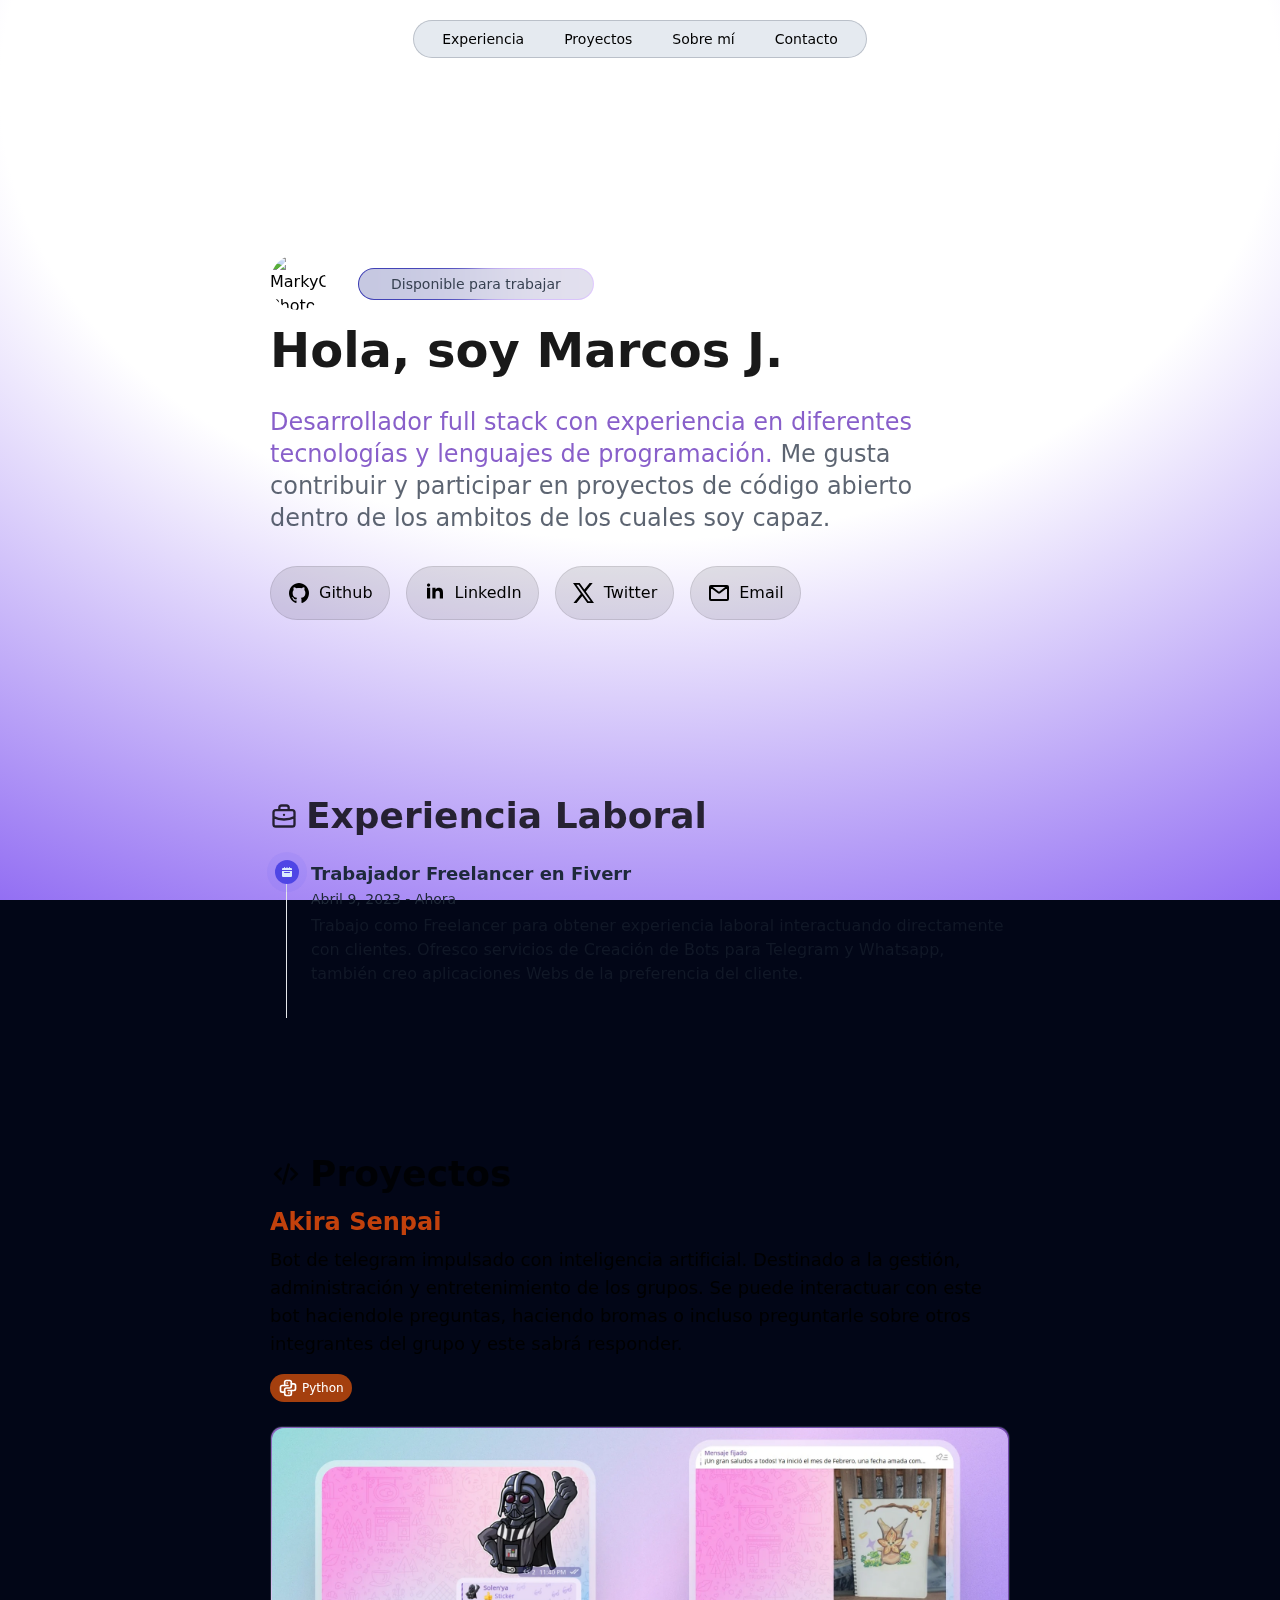
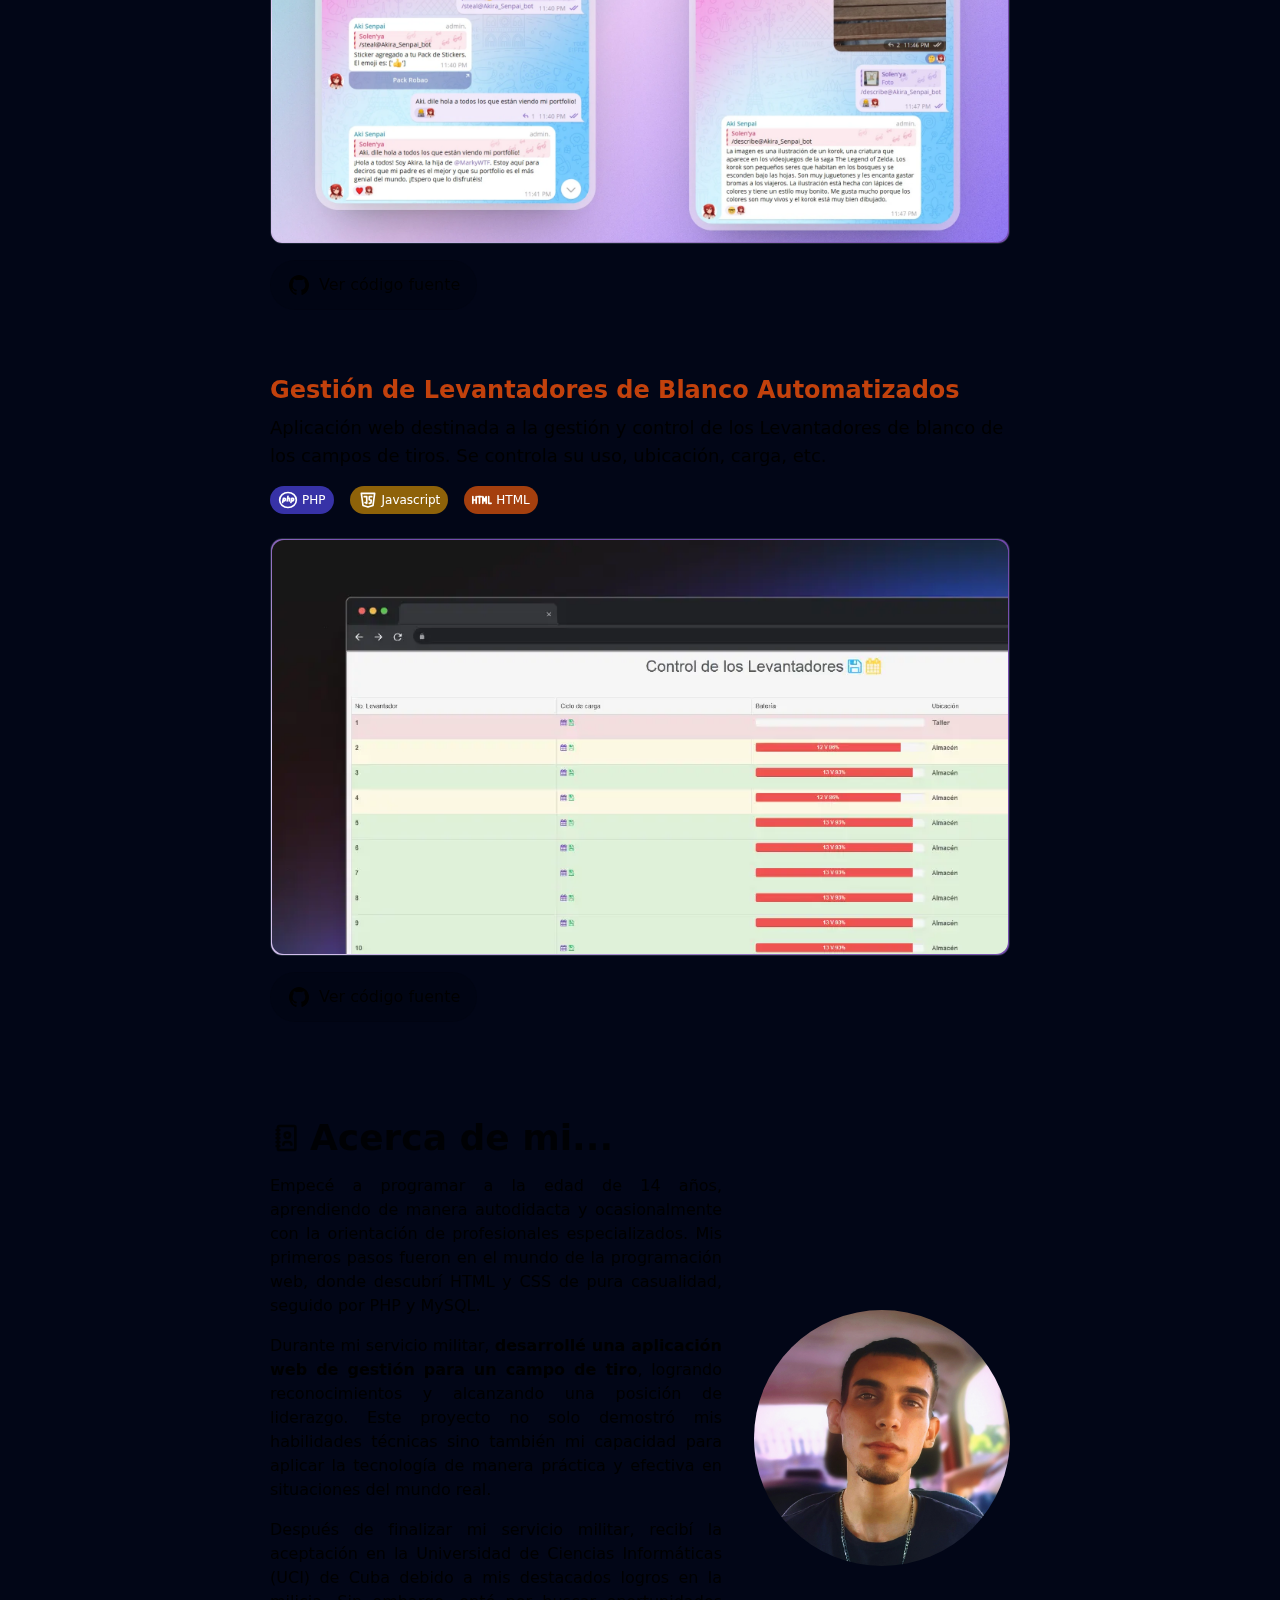
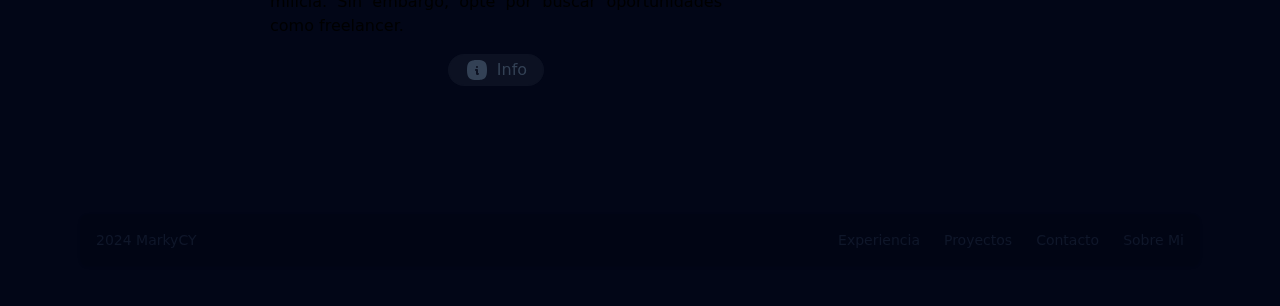
==== index.html @ 549c6daf "Responsive fix" ====
<!DOCTYPE html><html lang="es"> <head><meta charset="UTF-8"><meta name="description" content="Desarrollador con más de 6 años de experiencia programando aplicaciones web y desarrollando chatbots en diferentes plataformas"><meta name="viewport" content="width=device-width"><link rel="icon" type="image/svg+xml" href="/favicon.svg"><meta name="generator" content="Astro v4.2.6"><title>MarkyCY&#39;s Portfolio | Desarrollador Full Stack</title><link rel="stylesheet" href="/astro/index.obIQlE_W.css" /></head> <body> <div class="fixed left-0 top-0 -z-10 h-full w-full"> <div class="absolute inset-0 -z-10 h-full w-full items-center px-5 py-24 bg-white [background:radial-gradient(125%_125%_at_50%_10%,#fff_40%,#63e_100%)] dark:bg-black dark:[background:radial-gradient(125%_125%_at_50%_10%,#000_40%,#63e_100%)]"></div> </div> <header class="
    flex justify-center items-center
    mx-auto
    py-5
    sticky top-0
    w-full xl:w-[1120px]
    z-10
  "> <nav class="
      border border-gray-400/60 dark:border-gray-400/10 rounded-full
      px-2 py-2
      flex flex-row
      bg-slate-300/50 dark:bg-black/50
      backdrop-blur-2xl
      items-center text-xs md:text-sm
    "> <a class="hover:bg-white/10 rounded-full px-5 transition" href="#experience">Experiencia</a> <a class="hover:bg-white/10 rounded-full px-5 transition" href="#projects">Proyectos</a> <a class="hover:bg-white/10 rounded-full px-5 transition" href="#about-me">Sobre mí</a> <a class="hover:bg-white/10 rounded-full px-5 transition" href="#contact">Contacto</a> </nav> </header>  <main class="px-5"> <section class="py-10 md:py-44 pb-30 w-full lg:w-[740px] mx-auto pb-24">  <section class="flex flex-row gap-x-8"> <img class="rounded-full size-14 mb-4" src="https://media.licdn.com/dms/image/D4E03AQHW2z-FMbVpww/profile-displayphoto-shrink_800_800/0/1695973438305?e=2147483647&v=beta&t=uRAjx4l2xS2_IV1V0fY6VthE8vj7tr2wcKuUucaRX9g" alt="MarkyCY's Photo"> <a class="flex justify-center items-center pb-3" href="https://www.linkedin.com/in/markycy" target="_blank" rel="noopener"> <span class="relative inline-flex h-8 overflow-hidden rounded-full p-[1px] focus:outline-none focus:ring-2 focus:ring-gray-400 focus:ring-offset-2 focus:ring-offset-gray-50"> <span class="absolute inset-[-1000%] animate-[spin_2s_linear_infinite] bg-[conic-gradient(from_90deg_at_50%_50%,#E2CBFF_0%,#393BB2_50%,#E2CBFF_100%)]"></span> <span class="inline-flex h-full w-full cursor-pointer items-center justify-center rounded-full bg-gray-200/80 dark:bg-gray-950 px-8 py-1 text-sm font-medium text-gray-700 dark:text-gray-50 backdrop-blur-3xl"> Disponible para trabajar </span> </span> </a> </section> <h1 class="text-black/90 dark:text-white text-3xl md:text-4xl lg:text-5xl
      font-bold flex flex-row gap-x-4 pb-5 lg:pb-8">
Hola, soy Marcos J.
</h1> <h2 class="text-xl lg:text-2xl opacity-80 text-wrap max-w-[700px]"> <span class=" text-violet-800/90 dark:text-yellow-100">Desarrollador full stack con experiencia en diferentes tecnologías y
          lenguajes de programación.</span> <span class="text-slate-800/90 dark:text-purple-200">Me gusta contribuir y participar en proyectos de código abierto
          dentro de los ambitos de los cuales soy capaz.</span> </h2> <nav class="flex gap-2 md:gap-4 mt-8 flex-wrap"> <a class="rounded-full border border-black/10 dark:border-white/10
  flex justify-center
  items-center gap-x-2 
  py-1 px-3 md:py-3 md:px-4
  text-xs lg:text-base
   bg-black/10 dark:bg-white/5 hover:scale-110
   hover:bg-white/10 transition" href="https://github.com/MarkyCY" target="_blank" rel="noopener noreferrer">  <svg class="size-6" width="24" height="24" viewBox="0 0 24 24" xmlns="http://www.w3.org/2000/svg"> <path fill-rule="evenodd" clip-rule="evenodd" d="M12.0061 2.00001C9.63078 1.99737 7.3322 2.86251 5.52229 4.44037C3.71237 6.01823 2.50942 8.20566 2.12903 10.6107C1.74863 13.0157 2.21566 15.481 3.4464 17.5649C4.67715 19.6488 6.59116 21.215 8.84543 21.9828C9.34968 22.0779 9.52919 21.7604 9.52919 21.4893C9.52919 21.2442 9.51911 20.4373 9.51507 19.5807C6.73463 20.2014 6.1487 18.3714 6.1487 18.3714C5.96519 17.7515 5.57175 17.2191 5.03935 16.8704C4.13169 16.2342 5.10893 16.2498 5.10893 16.2498C5.42582 16.2945 5.72855 16.413 5.99404 16.596C6.25952 16.7791 6.48075 17.0219 6.64084 17.3059C6.77627 17.5588 6.95922 17.7816 7.17911 17.9615C7.39901 18.1414 7.6515 18.2748 7.92197 18.354C8.19244 18.4331 8.47552 18.4565 8.75486 18.4228C9.03419 18.389 9.30423 18.2988 9.54936 18.1573C9.59395 17.6372 9.81905 17.1509 10.1837 16.7866C7.96501 16.528 5.63033 15.6487 5.63033 11.7178C5.61654 10.6991 5.98563 9.71409 6.66101 8.96713C6.35487 8.08315 6.38913 7.11266 6.75682 6.25373C6.75682 6.25373 7.59589 5.97856 9.506 7.30474C11.144 6.84545 12.8722 6.84545 14.5102 7.30474C16.4162 5.97856 17.2503 6.25373 17.2503 6.25373C17.6195 7.11202 17.6556 8.08248 17.3511 8.96713C18.0262 9.71412 18.3946 10.6993 18.3798 11.7178C18.3798 15.656 16.0411 16.5218 13.8163 16.7753C14.0545 17.0238 14.2383 17.3216 14.3553 17.6487C14.4724 17.9759 14.52 18.3249 14.495 18.6725C14.495 20.0442 14.4829 21.149 14.4829 21.4862C14.4829 21.7583 14.6635 22.0779 15.1697 21.9776C17.4205 21.2069 19.3306 19.6399 20.5582 17.557C21.7859 15.4742 22.2511 13.0112 21.8707 10.6087C21.4902 8.20625 20.2889 6.02097 18.4816 4.44377C16.6743 2.86657 14.3789 2.00033 12.0061 2.00001Z" fill="currentColor"></path> </svg>
Github
 </a> <a class="rounded-full border border-black/10 dark:border-white/10
  flex justify-center
  items-center gap-x-2 
  py-1 px-3 md:py-3 md:px-4
  text-xs lg:text-base
   bg-black/10 dark:bg-white/5 hover:scale-110
   hover:bg-white/10 transition" href="https://www.linkedin.com/in/MarkyCY" target="_blank" rel="noopener noreferrer">  <svg class="size-6 mb-1" width="24" height="24" viewBox="0 0 24 24" fill="none" xmlns="http://www.w3.org/2000/svg"> <path fill-rule="evenodd" clip-rule="evenodd" d="M12.5109 8.79565V10.4934C12.8664 9.95068 13.3563 9.51003 13.9326 9.21466C14.509 8.91928 15.1519 8.77932 15.7984 8.8085C19.2533 8.8085 20 10.9686 20 13.7785V19.5H16.8V14.4283C16.8 13.2187 16.5557 11.6623 14.672 11.6623C12.8448 11.6623 12.5333 12.9789 12.5333 14.3384V19.5H9.34293V8.79565H12.5109Z" fill="currentColor"></path> <path fill-rule="evenodd" clip-rule="evenodd" d="M7.2 6.10565C7.2 6.42322 7.10616 6.73366 6.93035 6.9977C6.75454 7.26175 6.50466 7.46755 6.21229 7.58908C5.91993 7.71061 5.59823 7.74241 5.28786 7.68045C4.97749 7.6185 4.69239 7.46557 4.46863 7.24102C4.24487 7.01646 4.09248 6.73037 4.03074 6.4189C3.96901 6.10743 4.00069 5.78459 4.12179 5.4912C4.24289 5.1978 4.44797 4.94703 4.71109 4.7706C4.97421 4.59417 5.28355 4.5 5.6 4.5C6.02435 4.5 6.43131 4.66917 6.73137 4.97028C7.03143 5.2714 7.2 5.67981 7.2 6.10565Z" fill="currentColor"></path> <path d="M7.2 8.8085H4V19.5H7.2V8.8085Z" fill="currentColor"></path> </svg>
LinkedIn
 </a> <a class="rounded-full border border-black/10 dark:border-white/10
  flex justify-center
  items-center gap-x-2 
  py-1 px-3 md:py-3 md:px-4
  text-xs lg:text-base
   bg-black/10 dark:bg-white/5 hover:scale-110
   hover:bg-white/10 transition" href="https://twitter.com/MarkyCY_" target="_blank" rel="noopener noreferrer">  <svg class="size-6" width="24" height="24" viewBox="0 0 24 24" fill="none" xmlns="http://www.w3.org/2000/svg"> <path d="M13.7953 10.5331L20.6801 2H17.6068L12.3516 8.51718L7.68955 2H1L8.8057 12.9091L1.4704 22H4.54375L10.2495 14.9305L15.3105 22H22L13.7953 10.5331ZM11.4149 13.4835L9.9712 11.4643L4.36 3.62709H6.67L11.1976 9.94433L12.6414 11.9635L18.6589 20.3729H16.3489L11.4149 13.4835Z" fill="currentColor"></path> </svg>
Twitter
 </a> <a class="rounded-full border border-black/10 dark:border-white/10
  flex justify-center
  items-center gap-x-2 
  py-1 px-3 md:py-3 md:px-4
  text-xs lg:text-base
   bg-black/10 dark:bg-white/5 hover:scale-110
   hover:bg-white/10 transition" href="mailto:oranmarcos@gmail.com" target="_blank" rel="noopener noreferrer">  <svg class="size-6" width="24" height="24" viewBox="0 0 24 24" fill="none" xmlns="http://www.w3.org/2000/svg"> <path d="M3.5 5.5L11.3926 11.5355C11.7511 11.8097 12.2489 11.8097 12.6075 11.5355L20.5 5.5M4 19H20C20.5523 19 21 18.5523 21 18V6C21 5.44772 20.5523 5 20 5H4C3.44772 5 3 5.44772 3 6V18C3 18.5523 3.44772 19 4 19Z" stroke="currentColor" stroke-width="2" stroke-linecap="round" fill="none"></path> </svg>
Email
 </a> </nav>  </section> <section id="experience" class="pb-18 w-full lg:w-[740px] mx-auto pb-24">  <h2 class="text-4xl text-black/80 dark:text-white/95 font-semibold mb-4 flex gap-x-2 items-center"> <svg class="size-7" width="24" height="24" viewBox="0 0 24 24" fill="none" xmlns="http://www.w3.org/2000/svg"> <path d="M8 7H5C3.89543 7 3 7.89543 3 9V13M8 7H16M8 7V5C8 3.89543 8.89543 3 10 3H14C15.1046 3 16 3.89543 16 5V7M16 7H19C20.1046 7 21 7.89543 21 9V13M21 13V19C21 20.1046 20.1046 21 19 21H5C3.89543 21 3 20.1046 3 19V13M21 13C21 13 17 15 12 15C7 15 3 13 3 13M12 11H12.01" stroke="currentColor" stroke-width="2" stroke-linecap="round" stroke-linejoin="round"></path> </svg> Experiencia Laboral
</h2> <ol class="relative border-s border-gray-200 ml-4"> <li class="mb-10 ms-6 mt-6"> <span class="absolute flex items-center justify-center w-6 h-6 bg-indigo-600 rounded-full -start-3 ring-8 ring-indigo-500/10 dark:ring-indigo-200/10 dark:ring-gray-900 dark:bg-blue-900"> <svg class="w-2.5 h-2.5 text-blue-100" aria-hidden="true" xmlns="http://www.w3.org/2000/svg" fill="currentColor" viewBox="0 0 20 20"> <path d="M20 4a2 2 0 0 0-2-2h-2V1a1 1 0 0 0-2 0v1h-3V1a1 1 0 0 0-2 0v1H6V1a1 1 0 0 0-2 0v1H2a2 2 0 0 0-2 2v2h20V4ZM0 18a2 2 0 0 0 2 2h16a2 2 0 0 0 2-2V8H0v10Zm5-8h10a1 1 0 0 1 0 2H5a1 1 0 0 1 0-2Z"></path> </svg> </span> <h3 class="flex items-center mb-1 text-lg font-semibold text-slate-800 dark:text-white/90"> Trabajador Freelancer en Fiverr </h3> <time class="block mb-2 text-sm font-normal leading-none text-gray-800 dark:text-gray-300/90">Abril 9, 2023 - Ahora</time> <p class="mb-4 text-base font-normal text-gray-900 dark:text-indigo-200/90"> Trabajo como Freelancer para obtener experiencia laboral interactuando directamente con clientes. Ofresco servicios de Creación de Bots para Telegram y Whatsapp, también creo aplicaciones Webs de la preferencia del cliente. </p> <div class="flex gap-2 md:gap-4 mt-8 flex-wrap">  </div> </li> </ol>  </section> <section id="projects" class="undefined w-full lg:w-[740px] mx-auto pb-24">  <h2 class="text-4xl text-black/80 dark:text-white/95 font-semibold mb-3 flex gap-x-2 items-center"> <svg class="size-8" width="24" height="24" viewBox="0 0 24 24" fill="none" xmlns="http://www.w3.org/2000/svg"> <path d="M8 8L4 12L8 16M16 16L20 12L16 8M14 5L9.99997 19" stroke="currentColor" stroke-width="2" stroke-linecap="round" stroke-linejoin="round"></path> </svg> Proyectos
</h2> <div class="flex flex-col gap-y-16"> <article class=""> <h3 class="text-2xl font-semibold text-orange-700 dark:text-orange-200 mb-2"> Akira Senpai </h3> <p class="text-lg mb-4 text-pretty">Bot de telegram impulsado con inteligencia artificial. Destinado a la gestión, administración y entretenimiento de los grupos. Se puede interactuar con este bot haciendole preguntas, haciendo bromas o incluso preguntarle sobre otros integrantes del grupo y este sabrá responder.</p> <ul class="flex gap-x-4 pb-6 flex-row"> <li class="flex gap-x-3 items-center"> <span class="flex gap-x-1 items-center rounded-full text-xs bg-orange-600/70 text-white hover:bg-orange-600/40 transition py-1 px-2"> <svg class="size-5" width="24" height="24" viewBox="0 0 24 24" stroke-width="2" stroke="currentColor" fill="none" stroke-linecap="round" stroke-linejoin="round"><path stroke="none" d="M0 0h24v24H0z" fill="none"></path><path d="M12 9h-7a2 2 0 0 0 -2 2v4a2 2 0 0 0 2 2h3"></path><path d="M12 15h7a2 2 0 0 0 2 -2v-4a2 2 0 0 0 -2 -2h-3"></path><path d="M8 9v-4a2 2 0 0 1 2 -2h4a2 2 0 0 1 2 2v5a2 2 0 0 1 -2 2h-4a2 2 0 0 0 -2 2v5a2 2 0 0 0 2 2h4a2 2 0 0 0 2 -2v-4"></path><path d="M11 6l0 .01"></path><path d="M13 18l0 .01"></path></svg> Python </span> </li> </ul> <a href="/projects/akira.webp" target="_blank" rel="noopener"> <div class="relative overflow-hidden rounded-xl border border-gray-800 p-[1px] backdrop-blur-3xl"> <span class="absolute inset-[-1000%] animate-[spin_2s_linear_infinite] bg-[conic-gradient(from_90deg_at_50%_50%,#734aad_10%,#e8dafc_50%,#734aad_60%)] dark:bg-[conic-gradient(from_90deg_at_50%_50%,#3e1f90_40%,#d9befc_90%,#3e1f90_100%)]"></span> <img class="rounded-xl shadow-2xl shadow-white/10 inline-flex h-full w-full items-center justify-center text-sm font-medium backdrop-blur-3xl" src="/projects/akira.webp" alt="Akira Senpai"> </div> </a> <div class="flex gap-2 md:gap-4 mt-4 flex-wrap"> <a class="rounded-full border border-black/10 dark:border-white/10
  flex justify-center
  items-center gap-x-2 
  py-1 px-3 md:py-3 md:px-4
  text-xs lg:text-base
   bg-black/10 dark:bg-white/5 hover:scale-110
   hover:bg-white/10 transition" href="https://github.com/MarkyCY/OtakuSenpai-Telegram-Bot" target="_blank" rel="noopener noreferrer">  <svg width="24" height="24" viewBox="0 0 24 24" xmlns="http://www.w3.org/2000/svg"> <path fill-rule="evenodd" clip-rule="evenodd" d="M12.0061 2.00001C9.63078 1.99737 7.3322 2.86251 5.52229 4.44037C3.71237 6.01823 2.50942 8.20566 2.12903 10.6107C1.74863 13.0157 2.21566 15.481 3.4464 17.5649C4.67715 19.6488 6.59116 21.215 8.84543 21.9828C9.34968 22.0779 9.52919 21.7604 9.52919 21.4893C9.52919 21.2442 9.51911 20.4373 9.51507 19.5807C6.73463 20.2014 6.1487 18.3714 6.1487 18.3714C5.96519 17.7515 5.57175 17.2191 5.03935 16.8704C4.13169 16.2342 5.10893 16.2498 5.10893 16.2498C5.42582 16.2945 5.72855 16.413 5.99404 16.596C6.25952 16.7791 6.48075 17.0219 6.64084 17.3059C6.77627 17.5588 6.95922 17.7816 7.17911 17.9615C7.39901 18.1414 7.6515 18.2748 7.92197 18.354C8.19244 18.4331 8.47552 18.4565 8.75486 18.4228C9.03419 18.389 9.30423 18.2988 9.54936 18.1573C9.59395 17.6372 9.81905 17.1509 10.1837 16.7866C7.96501 16.528 5.63033 15.6487 5.63033 11.7178C5.61654 10.6991 5.98563 9.71409 6.66101 8.96713C6.35487 8.08315 6.38913 7.11266 6.75682 6.25373C6.75682 6.25373 7.59589 5.97856 9.506 7.30474C11.144 6.84545 12.8722 6.84545 14.5102 7.30474C16.4162 5.97856 17.2503 6.25373 17.2503 6.25373C17.6195 7.11202 17.6556 8.08248 17.3511 8.96713C18.0262 9.71412 18.3946 10.6993 18.3798 11.7178C18.3798 15.656 16.0411 16.5218 13.8163 16.7753C14.0545 17.0238 14.2383 17.3216 14.3553 17.6487C14.4724 17.9759 14.52 18.3249 14.495 18.6725C14.495 20.0442 14.4829 21.149 14.4829 21.4862C14.4829 21.7583 14.6635 22.0779 15.1697 21.9776C17.4205 21.2069 19.3306 19.6399 20.5582 17.557C21.7859 15.4742 22.2511 13.0112 21.8707 10.6087C21.4902 8.20625 20.2889 6.02097 18.4816 4.44377C16.6743 2.86657 14.3789 2.00033 12.0061 2.00001Z" fill="currentColor"></path> </svg>
Ver código fuente
 </a> </div> </article><article class=""> <h3 class="text-2xl font-semibold text-orange-700 dark:text-orange-200 mb-2"> Gestión de Levantadores de Blanco Automatizados </h3> <p class="text-lg mb-4 text-pretty">Aplicación web destinada a la gestión y control de los Levantadores de blanco de los campos de tiros. Se controla su uso, ubicación, carga, etc.</p> <ul class="flex gap-x-4 pb-6 flex-row"> <li class="flex gap-x-3 items-center"> <span class="flex gap-x-1 items-center rounded-full text-xs bg-indigo-600/70 text-white hover:bg-indigo-600/40 transition py-1 px-2"> <svg class="size-5" width="24" height="24" viewBox="0 0 24 24" stroke-width="2" stroke="currentColor" fill="none" stroke-linecap="round" stroke-linejoin="round"><path stroke="none" d="M0 0h24v24H0z" fill="none"></path><path d="M12 12m-10 0a10 9 0 1 0 20 0a10 9 0 1 0 -20 0"></path><path d="M5.5 15l.395 -1.974l.605 -3.026h1.32a1 1 0 0 1 .986 1.164l-.167 1a1 1 0 0 1 -.986 .836h-1.653"></path><path d="M15.5 15l.395 -1.974l.605 -3.026h1.32a1 1 0 0 1 .986 1.164l-.167 1a1 1 0 0 1 -.986 .836h-1.653"></path><path d="M12 7.5l-1 5.5"></path><path d="M11.6 10h2.4l-.5 3"></path></svg> PHP </span> </li><li class="flex gap-x-3 items-center"> <span class="flex gap-x-1 items-center rounded-full text-xs bg-yellow-600/70 text-white hover:bg-yellow-600/40 transition py-1 px-2"> <svg class="size-5" width="24" height="24" viewBox="0 0 24 24" stroke-width="2" stroke="currentColor" fill="none" stroke-linecap="round" stroke-linejoin="round"><path stroke="none" d="M0 0h24v24H0z" fill="none"></path><path d="M20 4l-2 14.5l-6 2l-6 -2l-2 -14.5z"></path><path d="M7.5 8h3v8l-2 -1"></path><path d="M16.5 8h-2.5a.5 .5 0 0 0 -.5 .5v3a.5 .5 0 0 0 .5 .5h1.423a.5 .5 0 0 1 .495 .57l-.418 2.93l-2 .5"></path></svg> Javascript </span> </li><li class="flex gap-x-3 items-center"> <span class="flex gap-x-1 items-center rounded-full text-xs bg-orange-600/70 text-white hover:bg-orange-600/40 transition py-1 px-2"> <svg class="size-5" width="24" height="24" viewBox="0 0 24 24" stroke-width="2" stroke="currentColor" fill="none" stroke-linecap="round" stroke-linejoin="round"><path stroke="none" d="M0 0h24v24H0z" fill="none"></path><path d="M13 16v-8l2 5l2 -5v8"></path><path d="M1 16v-8"></path><path d="M5 8v8"></path><path d="M1 12h4"></path><path d="M7 8h4"></path><path d="M9 8v8"></path><path d="M20 8v8h3"></path></svg> HTML </span> </li> </ul> <a href="/projects/tables.webp" target="_blank" rel="noopener"> <div class="relative overflow-hidden rounded-xl border border-gray-800 p-[1px] backdrop-blur-3xl"> <span class="absolute inset-[-1000%] animate-[spin_2s_linear_infinite] bg-[conic-gradient(from_90deg_at_50%_50%,#734aad_10%,#e8dafc_50%,#734aad_60%)] dark:bg-[conic-gradient(from_90deg_at_50%_50%,#3e1f90_40%,#d9befc_90%,#3e1f90_100%)]"></span> <img class="rounded-xl shadow-2xl shadow-white/10 inline-flex h-full w-full items-center justify-center text-sm font-medium backdrop-blur-3xl" src="/projects/tables.webp" alt="Gestión de Levantadores de Blanco Automatizados"> </div> </a> <div class="flex gap-2 md:gap-4 mt-4 flex-wrap"> <a class="rounded-full border border-black/10 dark:border-white/10
  flex justify-center
  items-center gap-x-2 
  py-1 px-3 md:py-3 md:px-4
  text-xs lg:text-base
   bg-black/10 dark:bg-white/5 hover:scale-110
   hover:bg-white/10 transition" href="https://github.com/MarkyCY/TargetLifterControlShootFields" target="_blank" rel="noopener noreferrer">  <svg width="24" height="24" viewBox="0 0 24 24" xmlns="http://www.w3.org/2000/svg"> <path fill-rule="evenodd" clip-rule="evenodd" d="M12.0061 2.00001C9.63078 1.99737 7.3322 2.86251 5.52229 4.44037C3.71237 6.01823 2.50942 8.20566 2.12903 10.6107C1.74863 13.0157 2.21566 15.481 3.4464 17.5649C4.67715 19.6488 6.59116 21.215 8.84543 21.9828C9.34968 22.0779 9.52919 21.7604 9.52919 21.4893C9.52919 21.2442 9.51911 20.4373 9.51507 19.5807C6.73463 20.2014 6.1487 18.3714 6.1487 18.3714C5.96519 17.7515 5.57175 17.2191 5.03935 16.8704C4.13169 16.2342 5.10893 16.2498 5.10893 16.2498C5.42582 16.2945 5.72855 16.413 5.99404 16.596C6.25952 16.7791 6.48075 17.0219 6.64084 17.3059C6.77627 17.5588 6.95922 17.7816 7.17911 17.9615C7.39901 18.1414 7.6515 18.2748 7.92197 18.354C8.19244 18.4331 8.47552 18.4565 8.75486 18.4228C9.03419 18.389 9.30423 18.2988 9.54936 18.1573C9.59395 17.6372 9.81905 17.1509 10.1837 16.7866C7.96501 16.528 5.63033 15.6487 5.63033 11.7178C5.61654 10.6991 5.98563 9.71409 6.66101 8.96713C6.35487 8.08315 6.38913 7.11266 6.75682 6.25373C6.75682 6.25373 7.59589 5.97856 9.506 7.30474C11.144 6.84545 12.8722 6.84545 14.5102 7.30474C16.4162 5.97856 17.2503 6.25373 17.2503 6.25373C17.6195 7.11202 17.6556 8.08248 17.3511 8.96713C18.0262 9.71412 18.3946 10.6993 18.3798 11.7178C18.3798 15.656 16.0411 16.5218 13.8163 16.7753C14.0545 17.0238 14.2383 17.3216 14.3553 17.6487C14.4724 17.9759 14.52 18.3249 14.495 18.6725C14.495 20.0442 14.4829 21.149 14.4829 21.4862C14.4829 21.7583 14.6635 22.0779 15.1697 21.9776C17.4205 21.2069 19.3306 19.6399 20.5582 17.557C21.7859 15.4742 22.2511 13.0112 21.8707 10.6087C21.4902 8.20625 20.2889 6.02097 18.4816 4.44377C16.6743 2.86657 14.3789 2.00033 12.0061 2.00001Z" fill="currentColor"></path> </svg>
Ver código fuente
 </a> </div> </article> </div>  </section> <section id="about-me" class="pb-10 w-full lg:w-[740px] mx-auto pb-24">  <h2 class="text-4xl text-black/80 dark:text-white/95 font-semibold mb-4 flex gap-x-2 items-center"> <svg class="size-8" width="24" height="24" viewBox="0 0 24 24" fill="none" xmlns="http://www.w3.org/2000/svg"> <path d="M7 6H5M7 9H5M7 12H5M7 15H5M7 18H5M16 17C16 15.8954 15.1046 15 14 15H12C10.8954 15 10 15.8954 10 17M7 3H18C18.5523 3 19 3.44772 19 4V20C19 20.5523 18.5523 21 18 21H7C6.44772 21 6 20.5523 6 20V4C6 3.44772 6.44772 3 7 3ZM15 10C15 11.1046 14.1046 12 13 12C11.8954 12 11 11.1046 11 10C11 8.89543 11.8954 8 13 8C14.1046 8 15 8.89543 15 10Z" stroke="currentColor" stroke-width="2" stroke-linecap="round" stroke-linejoin="round"></path> </svg> Acerca de mi...
</h2> <article class="flex flex-col md:flex-row gap-8 justify-center items-center"> <div class="[&>p]:mb-4 [&>i]:text-yellow-500 text-justify order-2 md:order-1"> <p>
Empecé a programar a la edad de 14 años, aprendiendo de manera autodidacta
      y ocasionalmente con la orientación de profesionales especializados. Mis
      primeros pasos fueron en el mundo de la programación web, donde descubrí
      HTML y CSS de pura casualidad, seguido por PHP y MySQL.
</p> <p>
Durante mi servicio militar, <strong>desarrollé una aplicación web de gestión para un campo de tiro</strong>, logrando reconocimientos y alcanzando una posición de liderazgo. Este
      proyecto no solo demostró mis habilidades técnicas sino también mi
      capacidad para aplicar la tecnología de manera práctica y efectiva en
      situaciones del mundo real.
</p> <p>
Después de finalizar mi servicio militar, recibí la aceptación en la
      Universidad de Ciencias Informáticas (UCI) de Cuba debido a mis destacados
      logros en la milicia. Sin embargo, opté por buscar oportunidades como
      freelancer. <br> <a href="javascript:void(0)" class="flex gap-x-2 items-center justify-center mx-auto mt-4 rounded-full border border-gray-900/10 dark:border-white bg-gray-700/20 w-24 h-8 text-slate-700 dark:text-white" data-popover-target="popover-default"><svg width="24" height="24" viewBox="0 0 24 24" stroke-width="2" stroke="currentColor" fill="none" stroke-linecap="round" stroke-linejoin="round"><path stroke="none" d="M0 0h24v24H0z" fill="none"></path><path d="M12 2l.642 .005l.616 .017l.299 .013l.579 .034l.553 .046c4.687 .455 6.65 2.333 7.166 6.906l.03 .29l.046 .553l.041 .727l.006 .15l.017 .617l.005 .642l-.005 .642l-.017 .616l-.013 .299l-.034 .579l-.046 .553c-.455 4.687 -2.333 6.65 -6.906 7.166l-.29 .03l-.553 .046l-.727 .041l-.15 .006l-.617 .017l-.642 .005l-.642 -.005l-.616 -.017l-.299 -.013l-.579 -.034l-.553 -.046c-4.687 -.455 -6.65 -2.333 -7.166 -6.906l-.03 -.29l-.046 -.553l-.041 -.727l-.006 -.15l-.017 -.617l-.004 -.318v-.648l.004 -.318l.017 -.616l.013 -.299l.034 -.579l.046 -.553c.455 -4.687 2.333 -6.65 6.906 -7.166l.29 -.03l.553 -.046l.727 -.041l.15 -.006l.617 -.017c.21 -.003 .424 -.005 .642 -.005zm0 9h-1l-.117 .007a1 1 0 0 0 0 1.986l.117 .007v3l.007 .117a1 1 0 0 0 .876 .876l.117 .007h1l.117 -.007a1 1 0 0 0 .876 -.876l.007 -.117l-.007 -.117a1 1 0 0 0 -.764 -.857l-.112 -.02l-.117 -.006v-3l-.007 -.117a1 1 0 0 0 -.876 -.876l-.117 -.007zm.01 -3l-.127 .007a1 1 0 0 0 0 1.986l.117 .007l.127 -.007a1 1 0 0 0 0 -1.986l-.117 -.007z" stroke-width="0" fill="currentColor"></path></svg> Info</a> </p> <p class="hidden">
He creado aplicaciones de comercio electrónico, clientes de correo web,
      dashboards analíticos, bots de Telegram, bots de WhatsApp y servidores API
      con sólidas medidas de seguridad. Entre mis proyectos más significativos,
      destaca Akira, un bot de Telegram que he desarrollado y del cual me siento
      especialmente orgulloso. Akira es un bot impulsado por inteligencia
      artificial y de código abierto diseñado para un grupo de Telegram
      compuesto por entusiastas de la cultura japonesa. Su función principal es
      gestionar, entretener y servir como una herramienta funcional para las
      actividades del grupo.
</p> </div> <img src="/me.jpg" class="rounded-full size-64 order-1 md:order-2"> <div data-popover id="popover-default" role="tooltip" class="absolute z-10 invisible inline-block w-96 text-sm transition-opacity duration-300 rounded-lg shadow-sm opacity-0 text-gray-100 border-gray-300 bg-black/50 backdrop-blur-2xl"> <div class="px-3 py-2 border-brounded-t-lg bg-gray-800/60 dark:border-gray-600 dark:bg-gray-800/10 backdrop-blur-2xl"> <h3 class="font-semibold text-white">Info</h3> </div> <div class="px-3 py-2"> <i class="text-pretty">A pesar de que esta universidad es reconocida como la más prestigiosa
        en mi país. La razón detrás de mi elección fue la percepción
        generalizada de que la UCI arrastraba una mala reputación por su
        obsolescencia, con más de una década de conocimientos desactualizados
        para impartir a sus estudiantes.</i> </div> <div data-popper-arrow></div> </div> </article>  </section> </main>  <footer class="rounded-lg shadow m-4 bg-black/10 backdrop-blur-lg w-full xl:w-[1120px] mx-auto mb-10"> <div class="w-full mx-auto max-w-screen-xl p-4 md:flex md:items-center md:justify-between"> <span class="text-sm sm:text-center text-slate-900 dark:text-white/90">2024 <a href="/" class="hover:underline">MarkyCY</a> </span> <ul class="flex flex-wrap items-center mt-3 text-sm font-medium text-slate-900 dark:text-white/90 sm:mt-0"> <li> <a href="#experience" class="hover:underline me-4 md:me-6">Experiencia</a> </li> <li> <a href="#projects" class="hover:underline me-4 md:me-6">Proyectos</a> </li> <li> <a href="#contact" class="hover:underline me-4 md:me-6">Contacto</a> </li> <li> <a href="#about-me" class="hover:underline">Sobre Mi</a> </li> </ul> </div> </footer> <script src="https://cdnjs.cloudflare.com/ajax/libs/flowbite/1.8.0/flowbite.min.js"></script> </body> </html>
---- astro/index.obIQlE_W.css ----
*,:before,:after{box-sizing:border-box;border-width:0;border-style:solid;border-color:#e5e7eb}:before,:after{--tw-content: ""}html,:host{line-height:1.5;-webkit-text-size-adjust:100%;-moz-tab-size:4;-o-tab-size:4;tab-size:4;font-family:ui-sans-serif,system-ui,sans-serif,"Apple Color Emoji","Segoe UI Emoji",Segoe UI Symbol,"Noto Color Emoji";font-feature-settings:normal;font-variation-settings:normal;-webkit-tap-highlight-color:transparent}body{margin:0;line-height:inherit}hr{height:0;color:inherit;border-top-width:1px}abbr:where([title]){-webkit-text-decoration:underline dotted;text-decoration:underline dotted}h1,h2,h3,h4,h5,h6{font-size:inherit;font-weight:inherit}a{color:inherit;text-decoration:inherit}b,strong{font-weight:bolder}code,kbd,samp,pre{font-family:ui-monospace,SFMono-Regular,Menlo,Monaco,Consolas,Liberation Mono,Courier New,monospace;font-feature-settings:normal;font-variation-settings:normal;font-size:1em}small{font-size:80%}sub,sup{font-size:75%;line-height:0;position:relative;vertical-align:baseline}sub{bottom:-.25em}sup{top:-.5em}table{text-indent:0;border-color:inherit;border-collapse:collapse}button,input,optgroup,select,textarea{font-family:inherit;font-feature-settings:inherit;font-variation-settings:inherit;font-size:100%;font-weight:inherit;line-height:inherit;color:inherit;margin:0;padding:0}button,select{text-transform:none}button,[type=button],[type=reset],[type=submit]{-webkit-appearance:button;background-color:transparent;background-image:none}:-moz-focusring{outline:auto}:-moz-ui-invalid{box-shadow:none}progress{vertical-align:baseline}::-webkit-inner-spin-button,::-webkit-outer-spin-button{height:auto}[type=search]{-webkit-appearance:textfield;outline-offset:-2px}::-webkit-search-decoration{-webkit-appearance:none}::-webkit-file-upload-button{-webkit-appearance:button;font:inherit}summary{display:list-item}blockquote,dl,dd,h1,h2,h3,h4,h5,h6,hr,figure,p,pre{margin:0}fieldset{margin:0;padding:0}legend{padding:0}ol,ul,menu{list-style:none;margin:0;padding:0}dialog{padding:0}textarea{resize:vertical}input::-moz-placeholder,textarea::-moz-placeholder{opacity:1;color:#9ca3af}input::placeholder,textarea::placeholder{opacity:1;color:#9ca3af}button,[role=button]{cursor:pointer}:disabled{cursor:default}img,svg,video,canvas,audio,iframe,embed,object{display:block;vertical-align:middle}img,video{max-width:100%;height:auto}[hidden]{display:none}*,:before,:after{--tw-border-spacing-x: 0;--tw-border-spacing-y: 0;--tw-translate-x: 0;--tw-translate-y: 0;--tw-rotate: 0;--tw-skew-x: 0;--tw-skew-y: 0;--tw-scale-x: 1;--tw-scale-y: 1;--tw-pan-x: ;--tw-pan-y: ;--tw-pinch-zoom: ;--tw-scroll-snap-strictness: proximity;--tw-gradient-from-position: ;--tw-gradient-via-position: ;--tw-gradient-to-position: ;--tw-ordinal: ;--tw-slashed-zero: ;--tw-numeric-figure: ;--tw-numeric-spacing: ;--tw-numeric-fraction: ;--tw-ring-inset: ;--tw-ring-offset-width: 0px;--tw-ring-offset-color: #fff;--tw-ring-color: rgb(59 130 246 / .5);--tw-ring-offset-shadow: 0 0 #0000;--tw-ring-shadow: 0 0 #0000;--tw-shadow: 0 0 #0000;--tw-shadow-colored: 0 0 #0000;--tw-blur: ;--tw-brightness: ;--tw-contrast: ;--tw-grayscale: ;--tw-hue-rotate: ;--tw-invert: ;--tw-saturate: ;--tw-sepia: ;--tw-drop-shadow: ;--tw-backdrop-blur: ;--tw-backdrop-brightness: ;--tw-backdrop-contrast: ;--tw-backdrop-grayscale: ;--tw-backdrop-hue-rotate: ;--tw-backdrop-invert: ;--tw-backdrop-opacity: ;--tw-backdrop-saturate: ;--tw-backdrop-sepia: }::backdrop{--tw-border-spacing-x: 0;--tw-border-spacing-y: 0;--tw-translate-x: 0;--tw-translate-y: 0;--tw-rotate: 0;--tw-skew-x: 0;--tw-skew-y: 0;--tw-scale-x: 1;--tw-scale-y: 1;--tw-pan-x: ;--tw-pan-y: ;--tw-pinch-zoom: ;--tw-scroll-snap-strictness: proximity;--tw-gradient-from-position: ;--tw-gradient-via-position: ;--tw-gradient-to-position: ;--tw-ordinal: ;--tw-slashed-zero: ;--tw-numeric-figure: ;--tw-numeric-spacing: ;--tw-numeric-fraction: ;--tw-ring-inset: ;--tw-ring-offset-width: 0px;--tw-ring-offset-color: #fff;--tw-ring-color: rgb(59 130 246 / .5);--tw-ring-offset-shadow: 0 0 #0000;--tw-ring-shadow: 0 0 #0000;--tw-shadow: 0 0 #0000;--tw-shadow-colored: 0 0 #0000;--tw-blur: ;--tw-brightness: ;--tw-contrast: ;--tw-grayscale: ;--tw-hue-rotate: ;--tw-invert: ;--tw-saturate: ;--tw-sepia: ;--tw-drop-shadow: ;--tw-backdrop-blur: ;--tw-backdrop-brightness: ;--tw-backdrop-contrast: ;--tw-backdrop-grayscale: ;--tw-backdrop-hue-rotate: ;--tw-backdrop-invert: ;--tw-backdrop-opacity: ;--tw-backdrop-saturate: ;--tw-backdrop-sepia: }.invisible{visibility:hidden}.fixed{position:fixed}.absolute{position:absolute}.relative{position:relative}.sticky{position:sticky}.inset-0{inset:0}.inset-\[-1000\%\]{inset:-1000%}.-start-3{inset-inline-start:-.75rem}.left-0{left:0}.top-0{top:0}.-z-10{z-index:-10}.z-10{z-index:10}.order-1{order:1}.order-2{order:2}.m-4{margin:1rem}.mx-auto{margin-left:auto;margin-right:auto}.mb-1{margin-bottom:.25rem}.mb-10{margin-bottom:2.5rem}.mb-2{margin-bottom:.5rem}.mb-3{margin-bottom:.75rem}.mb-4{margin-bottom:1rem}.me-4{margin-inline-end:1rem}.ml-4{margin-left:1rem}.ms-6{margin-inline-start:1.5rem}.mt-3{margin-top:.75rem}.mt-4{margin-top:1rem}.mt-6{margin-top:1.5rem}.mt-8{margin-top:2rem}.block{display:block}.inline-block{display:inline-block}.flex{display:flex}.inline-flex{display:inline-flex}.hidden{display:none}.size-14{width:3.5rem;height:3.5rem}.size-5{width:1.25rem;height:1.25rem}.size-6{width:1.5rem;height:1.5rem}.size-64{width:16rem;height:16rem}.size-7{width:1.75rem;height:1.75rem}.size-8{width:2rem;height:2rem}.h-2{height:.5rem}.h-2\.5{height:.625rem}.h-6{height:1.5rem}.h-8{height:2rem}.h-full{height:100%}.w-2{width:.5rem}.w-2\.5{width:.625rem}.w-24{width:6rem}.w-6{width:1.5rem}.w-96{width:24rem}.w-full{width:100%}.max-w-\[700px\]{max-width:700px}.max-w-screen-xl{max-width:1280px}@keyframes spin{to{transform:rotate(360deg)}}.animate-\[spin_2s_linear_infinite\]{animation:spin 2s linear infinite}.cursor-pointer{cursor:pointer}.flex-row{flex-direction:row}.flex-col{flex-direction:column}.flex-wrap{flex-wrap:wrap}.items-center{align-items:center}.justify-center{justify-content:center}.gap-2{gap:.5rem}.gap-8{gap:2rem}.gap-x-1{-moz-column-gap:.25rem;column-gap:.25rem}.gap-x-2{-moz-column-gap:.5rem;column-gap:.5rem}.gap-x-3{-moz-column-gap:.75rem;column-gap:.75rem}.gap-x-4{-moz-column-gap:1rem;column-gap:1rem}.gap-x-8{-moz-column-gap:2rem;column-gap:2rem}.gap-y-16{row-gap:4rem}.overflow-hidden{overflow:hidden}.text-wrap{text-wrap:wrap}.text-pretty{text-wrap:pretty}.rounded-full{border-radius:9999px}.rounded-lg{border-radius:.5rem}.rounded-xl{border-radius:.75rem}.border{border-width:1px}.border-s{border-inline-start-width:1px}.border-black\/10{border-color:#0000001a}.border-gray-200{--tw-border-opacity: 1;border-color:rgb(229 231 235 / var(--tw-border-opacity))}.border-gray-300{--tw-border-opacity: 1;border-color:rgb(209 213 219 / var(--tw-border-opacity))}.border-gray-400\/60{border-color:#9ca3af99}.border-gray-800{--tw-border-opacity: 1;border-color:rgb(31 41 55 / var(--tw-border-opacity))}.border-gray-900\/10{border-color:#1118271a}.bg-black\/10{background-color:#0000001a}.bg-black\/50{background-color:#00000080}.bg-gray-200\/80{background-color:#e5e7ebcc}.bg-gray-700\/20{background-color:#37415133}.bg-gray-800\/60{background-color:#1f293799}.bg-indigo-600{--tw-bg-opacity: 1;background-color:rgb(79 70 229 / var(--tw-bg-opacity))}.bg-indigo-600\/70{background-color:#4f46e5b3}.bg-orange-600\/70{background-color:#ea580cb3}.bg-slate-300\/50{background-color:#cbd5e180}.bg-white{--tw-bg-opacity: 1;background-color:rgb(255 255 255 / var(--tw-bg-opacity))}.bg-yellow-600\/70{background-color:#ca8a04b3}.bg-\[conic-gradient\(from_90deg_at_50\%_50\%\,\#734aad_10\%\,\#e8dafc_50\%\,\#734aad_60\%\)\]{background-image:conic-gradient(from 90deg at 50% 50%,#734aad 10%,#e8dafc 50%,#734aad 60%)}.bg-\[conic-gradient\(from_90deg_at_50\%_50\%\,\#E2CBFF_0\%\,\#393BB2_50\%\,\#E2CBFF_100\%\)\]{background-image:conic-gradient(from 90deg at 50% 50%,#e2cbff,#393bb2,#e2cbff)}.p-4{padding:1rem}.p-\[1px\]{padding:1px}.px-2{padding-left:.5rem;padding-right:.5rem}.px-3{padding-left:.75rem;padding-right:.75rem}.px-5{padding-left:1.25rem;padding-right:1.25rem}.px-8{padding-left:2rem;padding-right:2rem}.py-1{padding-top:.25rem;padding-bottom:.25rem}.py-10{padding-top:2.5rem;padding-bottom:2.5rem}.py-2{padding-top:.5rem;padding-bottom:.5rem}.py-24{padding-top:6rem;padding-bottom:6rem}.py-5{padding-top:1.25rem;padding-bottom:1.25rem}.pb-10{padding-bottom:2.5rem}.pb-24{padding-bottom:6rem}.pb-3{padding-bottom:.75rem}.pb-5{padding-bottom:1.25rem}.pb-6{padding-bottom:1.5rem}.text-justify{text-align:justify}.text-2xl{font-size:1.5rem;line-height:2rem}.text-3xl{font-size:1.875rem;line-height:2.25rem}.text-4xl{font-size:2.25rem;line-height:2.5rem}.text-base{font-size:1rem;line-height:1.5rem}.text-lg{font-size:1.125rem;line-height:1.75rem}.text-sm{font-size:.875rem;line-height:1.25rem}.text-xl{font-size:1.25rem;line-height:1.75rem}.text-xs{font-size:.75rem;line-height:1rem}.font-bold{font-weight:700}.font-medium{font-weight:500}.font-normal{font-weight:400}.font-semibold{font-weight:600}.leading-none{line-height:1}.text-black\/80{color:#000c}.text-black\/90{color:#000000e6}.text-blue-100{--tw-text-opacity: 1;color:rgb(219 234 254 / var(--tw-text-opacity))}.text-gray-100{--tw-text-opacity: 1;color:rgb(243 244 246 / var(--tw-text-opacity))}.text-gray-700{--tw-text-opacity: 1;color:rgb(55 65 81 / var(--tw-text-opacity))}.text-gray-800{--tw-text-opacity: 1;color:rgb(31 41 55 / var(--tw-text-opacity))}.text-gray-900{--tw-text-opacity: 1;color:rgb(17 24 39 / var(--tw-text-opacity))}.text-orange-700{--tw-text-opacity: 1;color:rgb(194 65 12 / var(--tw-text-opacity))}.text-slate-700{--tw-text-opacity: 1;color:rgb(51 65 85 / var(--tw-text-opacity))}.text-slate-800{--tw-text-opacity: 1;color:rgb(30 41 59 / var(--tw-text-opacity))}.text-slate-800\/90{color:#1e293be6}.text-slate-900{--tw-text-opacity: 1;color:rgb(15 23 42 / var(--tw-text-opacity))}.text-violet-800\/90{color:#5b21b6e6}.text-white{--tw-text-opacity: 1;color:rgb(255 255 255 / var(--tw-text-opacity))}.opacity-0{opacity:0}.opacity-80{opacity:.8}.shadow{--tw-shadow: 0 1px 3px 0 rgb(0 0 0 / .1), 0 1px 2px -1px rgb(0 0 0 / .1);--tw-shadow-colored: 0 1px 3px 0 var(--tw-shadow-color), 0 1px 2px -1px var(--tw-shadow-color);box-shadow:var(--tw-ring-offset-shadow, 0 0 #0000),var(--tw-ring-shadow, 0 0 #0000),var(--tw-shadow)}.shadow-2xl{--tw-shadow: 0 25px 50px -12px rgb(0 0 0 / .25);--tw-shadow-colored: 0 25px 50px -12px var(--tw-shadow-color);box-shadow:var(--tw-ring-offset-shadow, 0 0 #0000),var(--tw-ring-shadow, 0 0 #0000),var(--tw-shadow)}.shadow-sm{--tw-shadow: 0 1px 2px 0 rgb(0 0 0 / .05);--tw-shadow-colored: 0 1px 2px 0 var(--tw-shadow-color);box-shadow:var(--tw-ring-offset-shadow, 0 0 #0000),var(--tw-ring-shadow, 0 0 #0000),var(--tw-shadow)}.shadow-white\/10{--tw-shadow-color: rgb(255 255 255 / .1);--tw-shadow: var(--tw-shadow-colored)}.ring-8{--tw-ring-offset-shadow: var(--tw-ring-inset) 0 0 0 var(--tw-ring-offset-width) var(--tw-ring-offset-color);--tw-ring-shadow: var(--tw-ring-inset) 0 0 0 calc(8px + var(--tw-ring-offset-width)) var(--tw-ring-color);box-shadow:var(--tw-ring-offset-shadow),var(--tw-ring-shadow),var(--tw-shadow, 0 0 #0000)}.ring-indigo-500\/10{--tw-ring-color: rgb(99 102 241 / .1)}.backdrop-blur-2xl{--tw-backdrop-blur: blur(40px);-webkit-backdrop-filter:var(--tw-backdrop-blur) var(--tw-backdrop-brightness) var(--tw-backdrop-contrast) var(--tw-backdrop-grayscale) var(--tw-backdrop-hue-rotate) var(--tw-backdrop-invert) var(--tw-backdrop-opacity) var(--tw-backdrop-saturate) var(--tw-backdrop-sepia);backdrop-filter:var(--tw-backdrop-blur) var(--tw-backdrop-brightness) var(--tw-backdrop-contrast) var(--tw-backdrop-grayscale) var(--tw-backdrop-hue-rotate) var(--tw-backdrop-invert) var(--tw-backdrop-opacity) var(--tw-backdrop-saturate) var(--tw-backdrop-sepia)}.backdrop-blur-3xl{--tw-backdrop-blur: blur(64px);-webkit-backdrop-filter:var(--tw-backdrop-blur) var(--tw-backdrop-brightness) var(--tw-backdrop-contrast) var(--tw-backdrop-grayscale) var(--tw-backdrop-hue-rotate) var(--tw-backdrop-invert) var(--tw-backdrop-opacity) var(--tw-backdrop-saturate) var(--tw-backdrop-sepia);backdrop-filter:var(--tw-backdrop-blur) var(--tw-backdrop-brightness) var(--tw-backdrop-contrast) var(--tw-backdrop-grayscale) var(--tw-backdrop-hue-rotate) var(--tw-backdrop-invert) var(--tw-backdrop-opacity) var(--tw-backdrop-saturate) var(--tw-backdrop-sepia)}.backdrop-blur-lg{--tw-backdrop-blur: blur(16px);-webkit-backdrop-filter:var(--tw-backdrop-blur) var(--tw-backdrop-brightness) var(--tw-backdrop-contrast) var(--tw-backdrop-grayscale) var(--tw-backdrop-hue-rotate) var(--tw-backdrop-invert) var(--tw-backdrop-opacity) var(--tw-backdrop-saturate) var(--tw-backdrop-sepia);backdrop-filter:var(--tw-backdrop-blur) var(--tw-backdrop-brightness) var(--tw-backdrop-contrast) var(--tw-backdrop-grayscale) var(--tw-backdrop-hue-rotate) var(--tw-backdrop-invert) var(--tw-backdrop-opacity) var(--tw-backdrop-saturate) var(--tw-backdrop-sepia)}.transition{transition-property:color,background-color,border-color,text-decoration-color,fill,stroke,opacity,box-shadow,transform,filter,-webkit-backdrop-filter;transition-property:color,background-color,border-color,text-decoration-color,fill,stroke,opacity,box-shadow,transform,filter,backdrop-filter;transition-property:color,background-color,border-color,text-decoration-color,fill,stroke,opacity,box-shadow,transform,filter,backdrop-filter,-webkit-backdrop-filter;transition-timing-function:cubic-bezier(.4,0,.2,1);transition-duration:.15s}.transition-opacity{transition-property:opacity;transition-timing-function:cubic-bezier(.4,0,.2,1);transition-duration:.15s}.duration-300{transition-duration:.3s}.\[background\:radial-gradient\(125\%_125\%_at_50\%_10\%\,\#fff_40\%\,\#63e_100\%\)\]{background:radial-gradient(125% 125% at 50% 10%,#fff 40%,#63e)}.hover\:scale-110:hover{--tw-scale-x: 1.1;--tw-scale-y: 1.1;transform:translate(var(--tw-translate-x),var(--tw-translate-y)) rotate(var(--tw-rotate)) skew(var(--tw-skew-x)) skewY(var(--tw-skew-y)) scaleX(var(--tw-scale-x)) scaleY(var(--tw-scale-y))}.hover\:bg-indigo-600\/40:hover{background-color:#4f46e566}.hover\:bg-orange-600\/40:hover{background-color:#ea580c66}.hover\:bg-white\/10:hover{background-color:#ffffff1a}.hover\:bg-yellow-600\/40:hover{background-color:#ca8a0466}.hover\:underline:hover{text-decoration-line:underline}.focus\:outline-none:focus{outline:2px solid transparent;outline-offset:2px}.focus\:ring-2:focus{--tw-ring-offset-shadow: var(--tw-ring-inset) 0 0 0 var(--tw-ring-offset-width) var(--tw-ring-offset-color);--tw-ring-shadow: var(--tw-ring-inset) 0 0 0 calc(2px + var(--tw-ring-offset-width)) var(--tw-ring-color);box-shadow:var(--tw-ring-offset-shadow),var(--tw-ring-shadow),var(--tw-shadow, 0 0 #0000)}.focus\:ring-gray-400:focus{--tw-ring-opacity: 1;--tw-ring-color: rgb(156 163 175 / var(--tw-ring-opacity))}.focus\:ring-offset-2:focus{--tw-ring-offset-width: 2px}.focus\:ring-offset-gray-50:focus{--tw-ring-offset-color: #f9fafb}@media (min-width: 640px){.sm\:mt-0{margin-top:0}.sm\:text-center{text-align:center}}@media (min-width: 768px){.md\:order-1{order:1}.md\:order-2{order:2}.md\:me-6{margin-inline-end:1.5rem}.md\:flex{display:flex}.md\:flex-row{flex-direction:row}.md\:items-center{align-items:center}.md\:justify-between{justify-content:space-between}.md\:gap-4{gap:1rem}.md\:px-4{padding-left:1rem;padding-right:1rem}.md\:py-3{padding-top:.75rem;padding-bottom:.75rem}.md\:py-44{padding-top:11rem;padding-bottom:11rem}.md\:text-4xl{font-size:2.25rem;line-height:2.5rem}.md\:text-sm{font-size:.875rem;line-height:1.25rem}}@media (min-width: 1024px){.lg\:w-\[740px\]{width:740px}.lg\:pb-8{padding-bottom:2rem}.lg\:text-2xl{font-size:1.5rem;line-height:2rem}.lg\:text-5xl{font-size:3rem;line-height:1}.lg\:text-base{font-size:1rem;line-height:1.5rem}}@media (min-width: 1280px){.xl\:w-\[1120px\]{width:1120px}}@media (prefers-color-scheme: dark){.dark\:border-gray-400\/10{border-color:#9ca3af1a}.dark\:border-gray-600{--tw-border-opacity: 1;border-color:rgb(75 85 99 / var(--tw-border-opacity))}.dark\:border-white{--tw-border-opacity: 1;border-color:rgb(255 255 255 / var(--tw-border-opacity))}.dark\:border-white\/10{border-color:#ffffff1a}.dark\:bg-black{--tw-bg-opacity: 1;background-color:rgb(0 0 0 / var(--tw-bg-opacity))}.dark\:bg-black\/50{background-color:#00000080}.dark\:bg-blue-900{--tw-bg-opacity: 1;background-color:rgb(30 58 138 / var(--tw-bg-opacity))}.dark\:bg-gray-800\/10{background-color:#1f29371a}.dark\:bg-gray-950{--tw-bg-opacity: 1;background-color:rgb(3 7 18 / var(--tw-bg-opacity))}.dark\:bg-white\/5{background-color:#ffffff0d}.dark\:bg-\[conic-gradient\(from_90deg_at_50\%_50\%\,\#3e1f90_40\%\,\#d9befc_90\%\,\#3e1f90_100\%\)\]{background-image:conic-gradient(from 90deg at 50% 50%,#3e1f90 40%,#d9befc 90%,#3e1f90)}.dark\:text-gray-300\/90{color:#d1d5dbe6}.dark\:text-gray-50{--tw-text-opacity: 1;color:rgb(249 250 251 / var(--tw-text-opacity))}.dark\:text-indigo-200\/90{color:#c7d2fee6}.dark\:text-orange-200{--tw-text-opacity: 1;color:rgb(254 215 170 / var(--tw-text-opacity))}.dark\:text-purple-200{--tw-text-opacity: 1;color:rgb(233 213 255 / var(--tw-text-opacity))}.dark\:text-white{--tw-text-opacity: 1;color:rgb(255 255 255 / var(--tw-text-opacity))}.dark\:text-white\/90{color:#ffffffe6}.dark\:text-white\/95{color:#fffffff2}.dark\:text-yellow-100{--tw-text-opacity: 1;color:rgb(254 249 195 / var(--tw-text-opacity))}.dark\:ring-gray-900{--tw-ring-opacity: 1;--tw-ring-color: rgb(17 24 39 / var(--tw-ring-opacity))}.dark\:ring-indigo-200\/10{--tw-ring-color: rgb(199 210 254 / .1)}.dark\:\[background\:radial-gradient\(125\%_125\%_at_50\%_10\%\,\#000_40\%\,\#63e_100\%\)\]{background:radial-gradient(125% 125% at 50% 10%,#000 40%,#63e)}}.\[\&\>i\]\:text-yellow-500>i{--tw-text-opacity: 1;color:rgb(234 179 8 / var(--tw-text-opacity))}.\[\&\>p\]\:mb-4>p{margin-bottom:1rem}@font-face{font-family:Onest Variable;font-style:normal;font-display:swap;font-weight:100 900;src:url([data-uri]) format("woff2-variations");unicode-range:U+0460-052F,U+1C80-1C88,U+20B4,U+2DE0-2DFF,U+A640-A69F,U+FE2E-FE2F}@font-face{font-family:Onest Variable;font-style:normal;font-display:swap;font-weight:100 900;src:url(/astro/onest-cyrillic-wght-normal.okE7jKFK.woff2) format("woff2-variations");unicode-range:U+0301,U+0400-045F,U+0490-0491,U+04B0-04B1,U+2116}@font-face{font-family:Onest Variable;font-style:normal;font-display:swap;font-weight:100 900;src:url(/astro/onest-latin-ext-wght-normal.NATBPiDw.woff2) format("woff2-variations");unicode-range:U+0100-02AF,U+0304,U+0308,U+0329,U+1E00-1E9F,U+1EF2-1EFF,U+2020,U+20A0-20AB,U+20AD-20CF,U+2113,U+2C60-2C7F,U+A720-A7FF}@font-face{font-family:Onest Variable;font-style:normal;font-display:swap;font-weight:100 900;src:url(/astro/onest-latin-wght-normal.ycwkluYs.woff2) format("woff2-variations");unicode-range:U+0000-00FF,U+0131,U+0152-0153,U+02BB-02BC,U+02C6,U+02DA,U+02DC,U+0304,U+0308,U+0329,U+2000-206F,U+2074,U+20AC,U+2122,U+2191,U+2193,U+2212,U+2215,U+FEFF,U+FFFD}:root{color-scheme:light dark}html{font-family:Onest Variable,system-ui,sans-serif}body{background:#020617;display:flex;flex-direction:column;min-height:100vh}@media (prefers-reduced-motion: reduce){html{scroll-behavior:auto}}
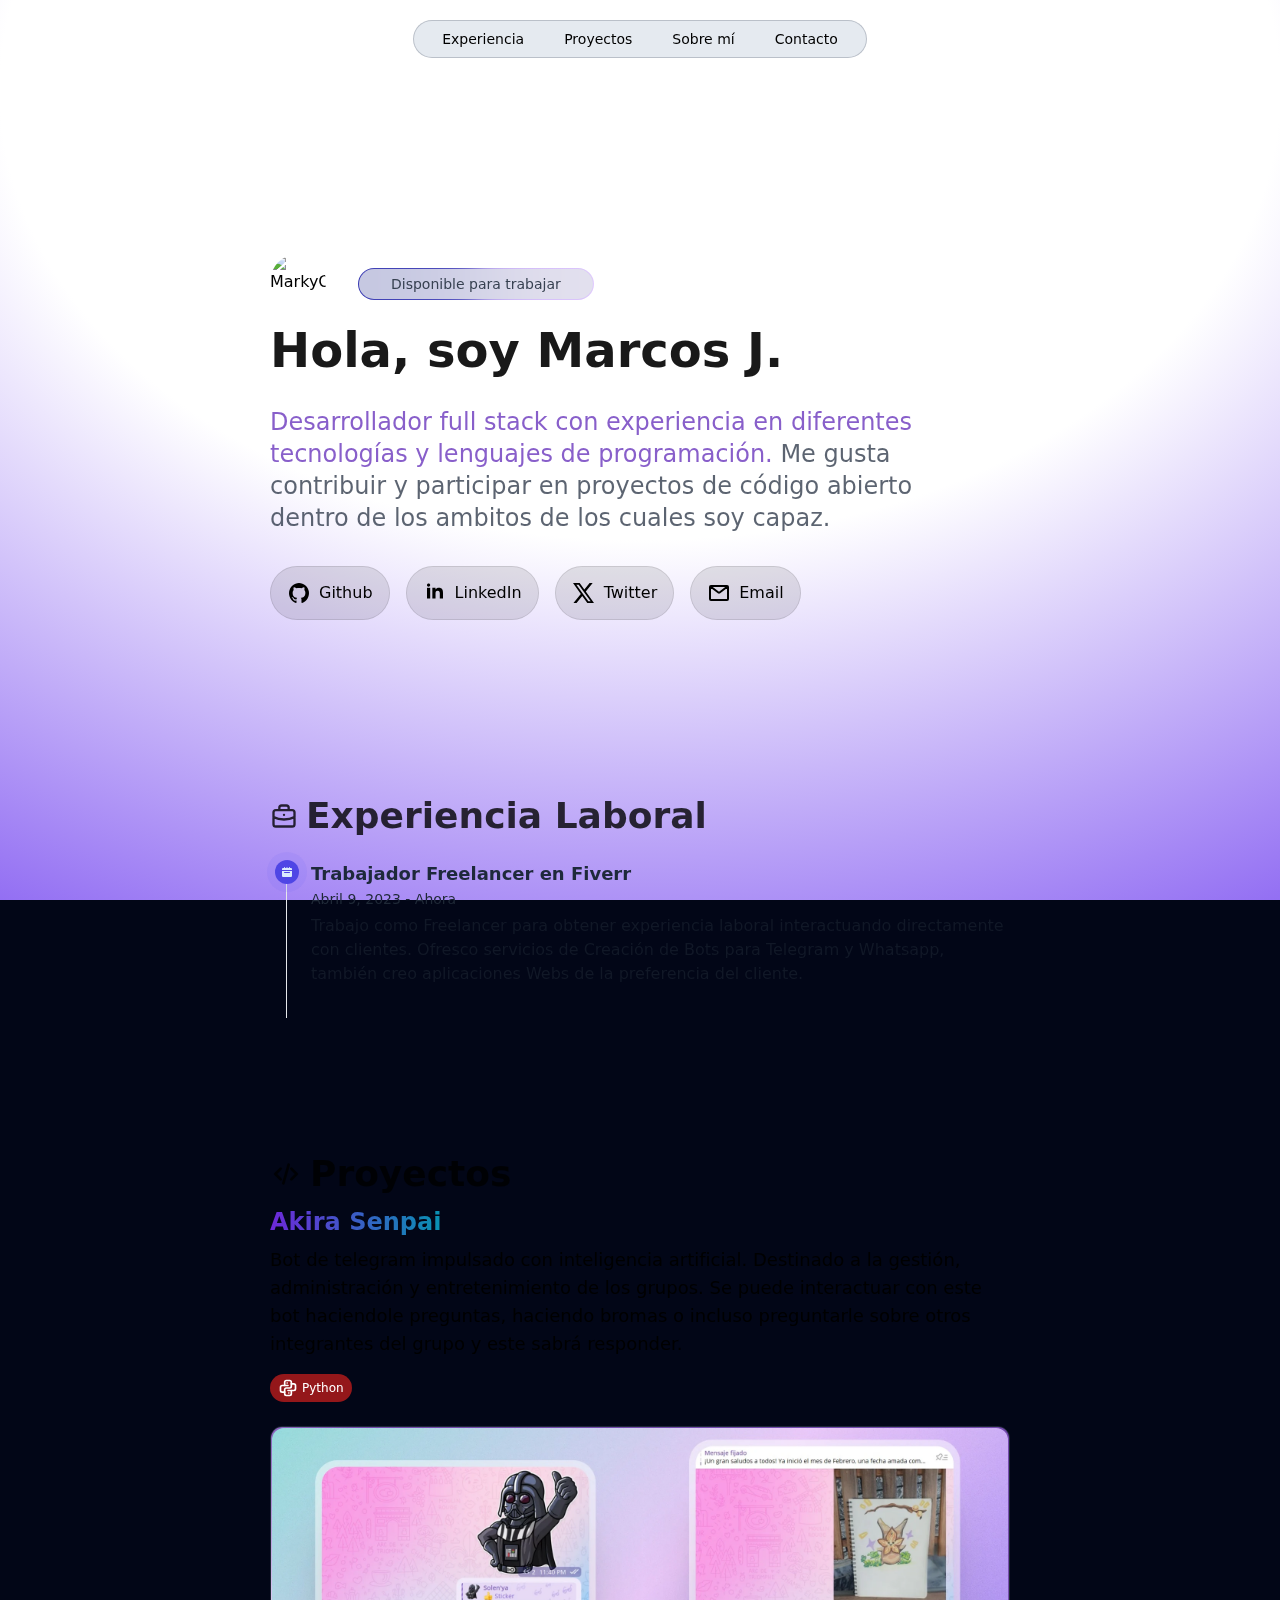
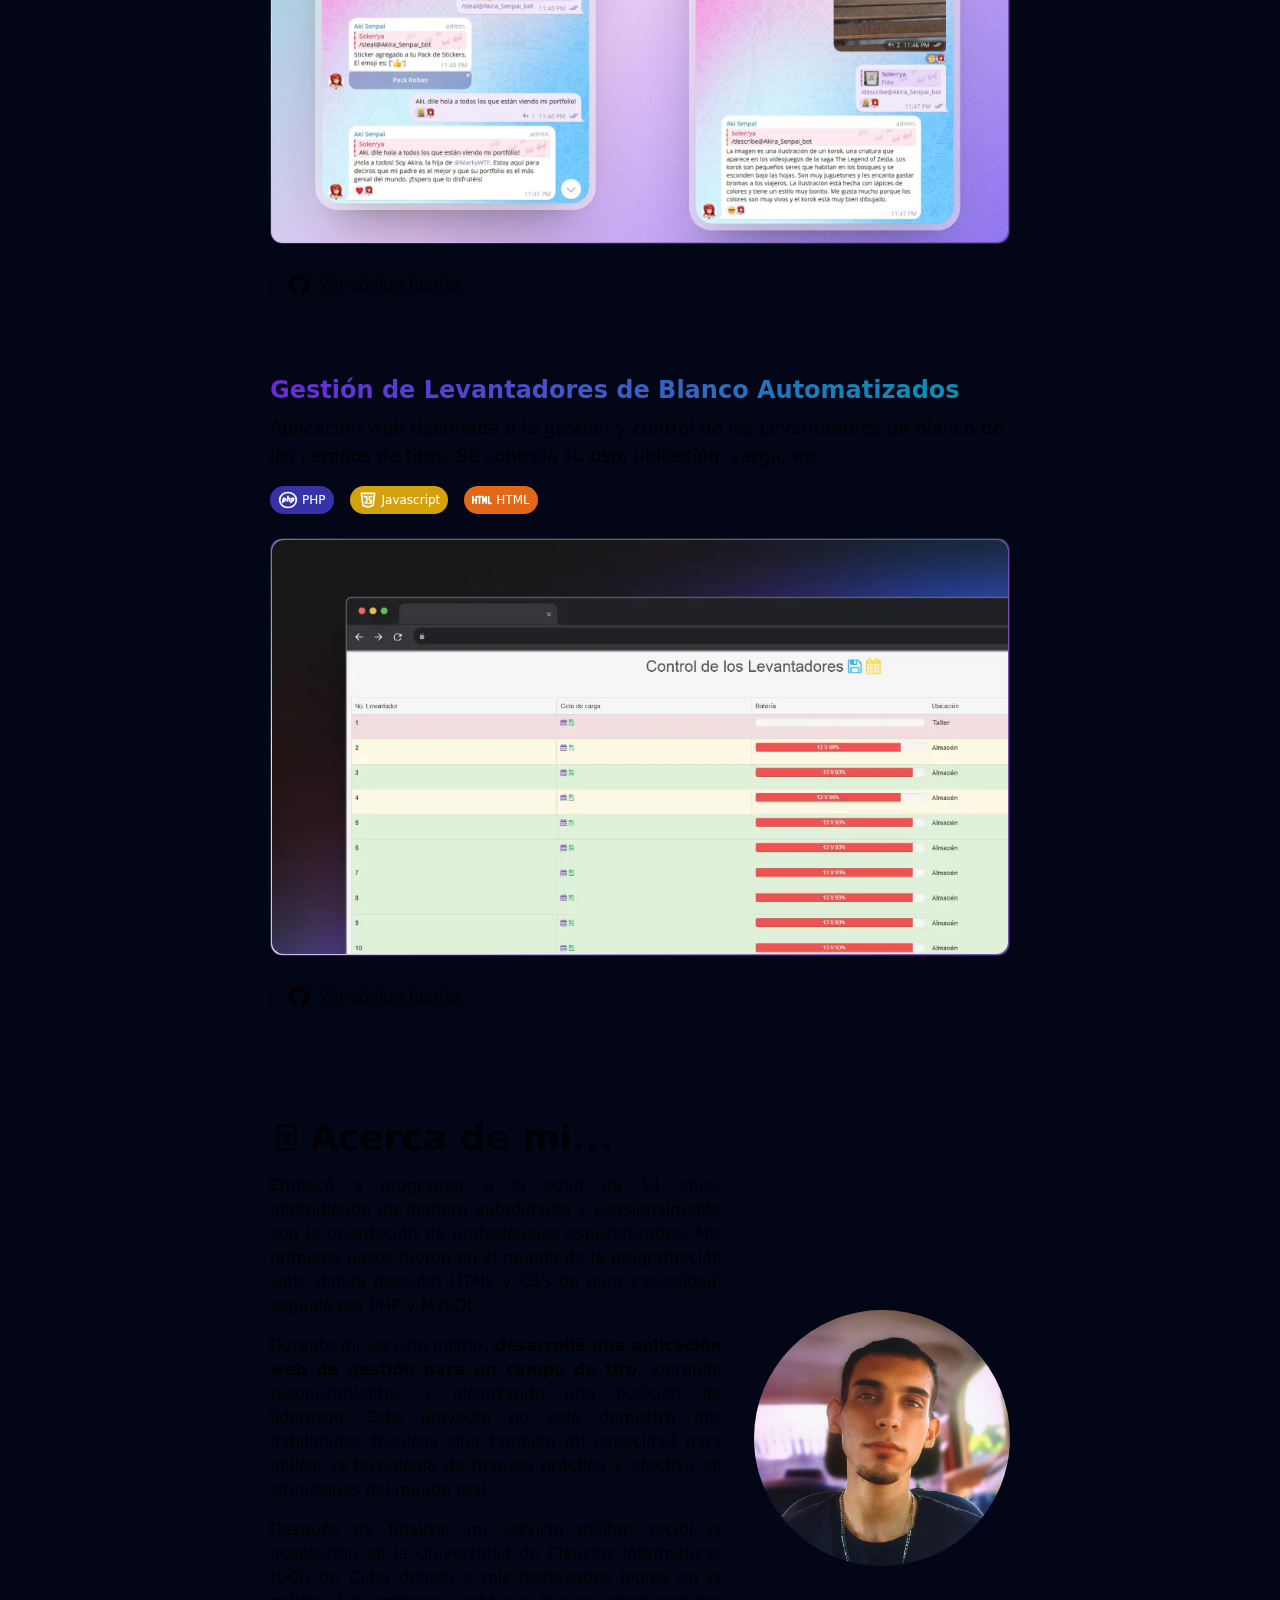
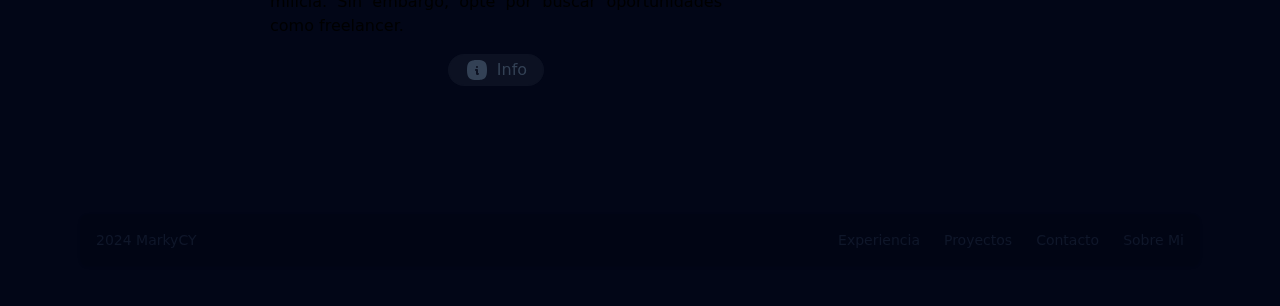
==== commit 95ccaee4: "Chagnes in Astro repository" ====
--- a/index.html
+++ b/index.html
@@ -1,4 +1,4 @@
-<!DOCTYPE html><html lang="es"> <head><meta charset="UTF-8"><meta name="description" content="Desarrollador con más de 6 años de experiencia programando aplicaciones web y desarrollando chatbots en diferentes plataformas"><meta name="viewport" content="width=device-width"><link rel="icon" type="image/svg+xml" href="/favicon.svg"><meta name="generator" content="Astro v4.2.6"><title>MarkyCY&#39;s Portfolio | Desarrollador Full Stack</title><link rel="stylesheet" href="/astro/index.obIQlE_W.css" /></head> <body> <div class="fixed left-0 top-0 -z-10 h-full w-full"> <div class="absolute inset-0 -z-10 h-full w-full items-center px-5 py-24 bg-white [background:radial-gradient(125%_125%_at_50%_10%,#fff_40%,#63e_100%)] dark:bg-black dark:[background:radial-gradient(125%_125%_at_50%_10%,#000_40%,#63e_100%)]"></div> </div> <header class="
+<!DOCTYPE html><html lang="es"> <head><meta charset="UTF-8"><meta name="description" content="Desarrollador con más de 6 años de experiencia programando aplicaciones web y desarrollando chatbots en diferentes plataformas"><meta name="viewport" content="width=device-width"><link rel="icon" type="image/svg+xml" href="/favicon.svg"><meta name="generator" content="Astro v4.2.6"><title>MarkyCY&#39;s Portfolio | Desarrollador Full Stack</title><link rel="stylesheet" href="/astro/index.sY9-i9qi.css" /></head> <body> <div class="fixed left-0 top-0 -z-10 h-full w-full"> <div class="absolute inset-0 -z-10 h-full w-full items-center px-5 py-24 bg-white [background:radial-gradient(125%_125%_at_50%_10%,#fff_40%,#63e_100%)] dark:bg-black dark:[background:radial-gradient(125%_125%_at_50%_10%,#000_40%,#63e_100%)]"></div> </div> <header class="
     flex justify-center items-center
     mx-auto
     py-5
@@ -12,7 +12,7 @@
       bg-slate-300/50 dark:bg-black/50
       backdrop-blur-2xl
       items-center text-xs md:text-sm
-    "> <a class="hover:bg-white/10 rounded-full px-5 transition" href="#experience">Experiencia</a> <a class="hover:bg-white/10 rounded-full px-5 transition" href="#projects">Proyectos</a> <a class="hover:bg-white/10 rounded-full px-5 transition" href="#about-me">Sobre mí</a> <a class="hover:bg-white/10 rounded-full px-5 transition" href="#contact">Contacto</a> </nav> </header>  <main class="px-5"> <section class="py-10 md:py-44 pb-30 w-full lg:w-[740px] mx-auto pb-24">  <section class="flex flex-row gap-x-8"> <img class="rounded-full size-14 mb-4" src="https://media.licdn.com/dms/image/D4E03AQHW2z-FMbVpww/profile-displayphoto-shrink_800_800/0/1695973438305?e=2147483647&v=beta&t=uRAjx4l2xS2_IV1V0fY6VthE8vj7tr2wcKuUucaRX9g" alt="MarkyCY's Photo"> <a class="flex justify-center items-center pb-3" href="https://www.linkedin.com/in/markycy" target="_blank" rel="noopener"> <span class="relative inline-flex h-8 overflow-hidden rounded-full p-[1px] focus:outline-none focus:ring-2 focus:ring-gray-400 focus:ring-offset-2 focus:ring-offset-gray-50"> <span class="absolute inset-[-1000%] animate-[spin_2s_linear_infinite] bg-[conic-gradient(from_90deg_at_50%_50%,#E2CBFF_0%,#393BB2_50%,#E2CBFF_100%)]"></span> <span class="inline-flex h-full w-full cursor-pointer items-center justify-center rounded-full bg-gray-200/80 dark:bg-gray-950 px-8 py-1 text-sm font-medium text-gray-700 dark:text-gray-50 backdrop-blur-3xl"> Disponible para trabajar </span> </span> </a> </section> <h1 class="text-black/90 dark:text-white text-3xl md:text-4xl lg:text-5xl
+    "> <a class="hover:bg-white/10 rounded-full px-5 transition" href="#experience">Experiencia</a> <a class="hover:bg-white/10 rounded-full px-5 transition" href="#projects">Proyectos</a> <a class="hover:bg-white/10 rounded-full px-5 transition" href="#about-me">Sobre mí</a> <a class="hover:bg-white/10 rounded-full px-5 transition" href="#contact">Contacto</a> </nav> </header>  <main class="px-5"> <section class="py-10 md:py-44 pb-30 w-full lg:w-[740px] mx-auto pb-24">  <section class="flex flex-row gap-x-8"> <img class="rounded-full size-14 mb-4" src="https://media.licdn.com/dms/image/D4E03AQHW2z-FMbVpww/profile-displayphoto-shrink_800_800/0/1695973438305?e=2147483647&v=beta&t=uRAjx4l2xS2_IV1V0fY6VthE8vj7tr2wcKuUucaRX9g" alt="MarkyCY's"> <a class="flex justify-center items-center pb-3" href="https://www.linkedin.com/in/markycy" target="_blank" rel="noopener"> <span class="relative inline-flex h-8 overflow-hidden rounded-full p-[1px] focus:outline-none focus:ring-2 focus:ring-gray-400 focus:ring-offset-2 focus:ring-offset-gray-50"> <span class="absolute inset-[-1000%] animate-[spin_2s_linear_infinite] bg-[conic-gradient(from_90deg_at_50%_50%,#E2CBFF_0%,#393BB2_50%,#E2CBFF_100%)]"></span> <span class="inline-flex h-full w-full cursor-pointer items-center justify-center rounded-full bg-gray-200/80 dark:bg-gray-950 px-8 py-1 text-sm font-medium text-gray-700 dark:text-gray-50 backdrop-blur-3xl"> Disponible para trabajar </span> </span> </a> </section> <h1 class="text-black/90 dark:text-white text-3xl md:text-4xl lg:text-5xl
       font-bold flex flex-row gap-x-4 pb-5 lg:pb-8">
 Hola, soy Marcos J.
 </h1> <h2 class="text-xl lg:text-2xl opacity-80 text-wrap max-w-[700px]"> <span class=" text-violet-800/90 dark:text-yellow-100">Desarrollador full stack con experiencia en diferentes tecnologías y
@@ -51,7 +51,7 @@
 Email
  </a> </nav>  </section> <section id="experience" class="pb-18 w-full lg:w-[740px] mx-auto pb-24">  <h2 class="text-4xl text-black/80 dark:text-white/95 font-semibold mb-4 flex gap-x-2 items-center"> <svg class="size-7" width="24" height="24" viewBox="0 0 24 24" fill="none" xmlns="http://www.w3.org/2000/svg"> <path d="M8 7H5C3.89543 7 3 7.89543 3 9V13M8 7H16M8 7V5C8 3.89543 8.89543 3 10 3H14C15.1046 3 16 3.89543 16 5V7M16 7H19C20.1046 7 21 7.89543 21 9V13M21 13V19C21 20.1046 20.1046 21 19 21H5C3.89543 21 3 20.1046 3 19V13M21 13C21 13 17 15 12 15C7 15 3 13 3 13M12 11H12.01" stroke="currentColor" stroke-width="2" stroke-linecap="round" stroke-linejoin="round"></path> </svg> Experiencia Laboral
 </h2> <ol class="relative border-s border-gray-200 ml-4"> <li class="mb-10 ms-6 mt-6"> <span class="absolute flex items-center justify-center w-6 h-6 bg-indigo-600 rounded-full -start-3 ring-8 ring-indigo-500/10 dark:ring-indigo-200/10 dark:ring-gray-900 dark:bg-blue-900"> <svg class="w-2.5 h-2.5 text-blue-100" aria-hidden="true" xmlns="http://www.w3.org/2000/svg" fill="currentColor" viewBox="0 0 20 20"> <path d="M20 4a2 2 0 0 0-2-2h-2V1a1 1 0 0 0-2 0v1h-3V1a1 1 0 0 0-2 0v1H6V1a1 1 0 0 0-2 0v1H2a2 2 0 0 0-2 2v2h20V4ZM0 18a2 2 0 0 0 2 2h16a2 2 0 0 0 2-2V8H0v10Zm5-8h10a1 1 0 0 1 0 2H5a1 1 0 0 1 0-2Z"></path> </svg> </span> <h3 class="flex items-center mb-1 text-lg font-semibold text-slate-800 dark:text-white/90"> Trabajador Freelancer en Fiverr </h3> <time class="block mb-2 text-sm font-normal leading-none text-gray-800 dark:text-gray-300/90">Abril 9, 2023 - Ahora</time> <p class="mb-4 text-base font-normal text-gray-900 dark:text-indigo-200/90"> Trabajo como Freelancer para obtener experiencia laboral interactuando directamente con clientes. Ofresco servicios de Creación de Bots para Telegram y Whatsapp, también creo aplicaciones Webs de la preferencia del cliente. </p> <div class="flex gap-2 md:gap-4 mt-8 flex-wrap">  </div> </li> </ol>  </section> <section id="projects" class="undefined w-full lg:w-[740px] mx-auto pb-24">  <h2 class="text-4xl text-black/80 dark:text-white/95 font-semibold mb-3 flex gap-x-2 items-center"> <svg class="size-8" width="24" height="24" viewBox="0 0 24 24" fill="none" xmlns="http://www.w3.org/2000/svg"> <path d="M8 8L4 12L8 16M16 16L20 12L16 8M14 5L9.99997 19" stroke="currentColor" stroke-width="2" stroke-linecap="round" stroke-linejoin="round"></path> </svg> Proyectos
-</h2> <div class="flex flex-col gap-y-16"> <article class=""> <h3 class="text-2xl font-semibold text-orange-700 dark:text-orange-200 mb-2"> Akira Senpai </h3> <p class="text-lg mb-4 text-pretty">Bot de telegram impulsado con inteligencia artificial. Destinado a la gestión, administración y entretenimiento de los grupos. Se puede interactuar con este bot haciendole preguntas, haciendo bromas o incluso preguntarle sobre otros integrantes del grupo y este sabrá responder.</p> <ul class="flex gap-x-4 pb-6 flex-row"> <li class="flex gap-x-3 items-center"> <span class="flex gap-x-1 items-center rounded-full text-xs bg-orange-600/70 text-white hover:bg-orange-600/40 transition py-1 px-2"> <svg class="size-5" width="24" height="24" viewBox="0 0 24 24" stroke-width="2" stroke="currentColor" fill="none" stroke-linecap="round" stroke-linejoin="round"><path stroke="none" d="M0 0h24v24H0z" fill="none"></path><path d="M12 9h-7a2 2 0 0 0 -2 2v4a2 2 0 0 0 2 2h3"></path><path d="M12 15h7a2 2 0 0 0 2 -2v-4a2 2 0 0 0 -2 -2h-3"></path><path d="M8 9v-4a2 2 0 0 1 2 -2h4a2 2 0 0 1 2 2v5a2 2 0 0 1 -2 2h-4a2 2 0 0 0 -2 2v5a2 2 0 0 0 2 2h4a2 2 0 0 0 2 -2v-4"></path><path d="M11 6l0 .01"></path><path d="M13 18l0 .01"></path></svg> Python </span> </li> </ul> <a href="/projects/akira.webp" target="_blank" rel="noopener"> <div class="relative overflow-hidden rounded-xl border border-gray-800 p-[1px] backdrop-blur-3xl"> <span class="absolute inset-[-1000%] animate-[spin_2s_linear_infinite] bg-[conic-gradient(from_90deg_at_50%_50%,#734aad_10%,#e8dafc_50%,#734aad_60%)] dark:bg-[conic-gradient(from_90deg_at_50%_50%,#3e1f90_40%,#d9befc_90%,#3e1f90_100%)]"></span> <img class="rounded-xl shadow-2xl shadow-white/10 inline-flex h-full w-full items-center justify-center text-sm font-medium backdrop-blur-3xl" src="/projects/akira.webp" alt="Akira Senpai"> </div> </a> <div class="flex gap-2 md:gap-4 mt-4 flex-wrap"> <a class="rounded-full border border-black/10 dark:border-white/10
+</h2> <div class="flex flex-col gap-y-16"> <article class=""> <h3 class="text-2xl font-semibold text-indigo-500/90 dark:text-orange-200 mb-2"> <span class="text-transparent bg-clip-text bg-gradient-to-r to-cyan-600 from-violet-700 dark:to-cyan-500 dark:from-violet-400">Akira Senpai</span> </h3> <p class="text-lg mb-4 text-pretty">Bot de telegram impulsado con inteligencia artificial. Destinado a la gestión, administración y entretenimiento de los grupos. Se puede interactuar con este bot haciendole preguntas, haciendo bromas o incluso preguntarle sobre otros integrantes del grupo y este sabrá responder.</p> <ul class="flex gap-x-4 pb-6 flex-row"> <li class="flex gap-x-3 items-center"> <span class="flex gap-x-1 items-center rounded-full text-xs bg-red-700/80 dark:bg-red-700/80 text-white hover:bg-red-600/50 transition py-1 px-2"> <svg class="size-5" width="24" height="24" viewBox="0 0 24 24" stroke-width="2" stroke="currentColor" fill="none" stroke-linecap="round" stroke-linejoin="round"><path stroke="none" d="M0 0h24v24H0z" fill="none"></path><path d="M12 9h-7a2 2 0 0 0 -2 2v4a2 2 0 0 0 2 2h3"></path><path d="M12 15h7a2 2 0 0 0 2 -2v-4a2 2 0 0 0 -2 -2h-3"></path><path d="M8 9v-4a2 2 0 0 1 2 -2h4a2 2 0 0 1 2 2v5a2 2 0 0 1 -2 2h-4a2 2 0 0 0 -2 2v5a2 2 0 0 0 2 2h4a2 2 0 0 0 2 -2v-4"></path><path d="M11 6l0 .01"></path><path d="M13 18l0 .01"></path></svg> Python </span> </li> </ul> <a href="/projects/akira.webp" target="_blank" rel="noopener"> <div class="relative overflow-hidden rounded-xl border border-gray-800 p-[1px] backdrop-blur-3xl"> <span class="absolute inset-[-1000%] animate-[spin_2s_linear_infinite] bg-[conic-gradient(from_90deg_at_50%_50%,#734aad_10%,#e8dafc_50%,#734aad_60%)] dark:bg-[conic-gradient(from_90deg_at_50%_50%,#3e1f90_40%,#d9befc_90%,#3e1f90_100%)]"></span> <img class="rounded-xl shadow-2xl shadow-white/10 inline-flex h-full w-full items-center justify-center text-sm font-medium backdrop-blur-3xl" src="/projects/akira.webp" alt="Akira Senpai"> </div> </a> <div class="flex gap-2 md:gap-4 mt-4 flex-wrap"> <a class="rounded-full border border-black/10 dark:border-white/10
   flex justify-center
   items-center gap-x-2 
   py-1 px-3 md:py-3 md:px-4
@@ -59,7 +59,7 @@
    bg-black/10 dark:bg-white/5 hover:scale-110
    hover:bg-white/10 transition" href="https://github.com/MarkyCY/OtakuSenpai-Telegram-Bot" target="_blank" rel="noopener noreferrer">  <svg width="24" height="24" viewBox="0 0 24 24" xmlns="http://www.w3.org/2000/svg"> <path fill-rule="evenodd" clip-rule="evenodd" d="M12.0061 2.00001C9.63078 1.99737 7.3322 2.86251 5.52229 4.44037C3.71237 6.01823 2.50942 8.20566 2.12903 10.6107C1.74863 13.0157 2.21566 15.481 3.4464 17.5649C4.67715 19.6488 6.59116 21.215 8.84543 21.9828C9.34968 22.0779 9.52919 21.7604 9.52919 21.4893C9.52919 21.2442 9.51911 20.4373 9.51507 19.5807C6.73463 20.2014 6.1487 18.3714 6.1487 18.3714C5.96519 17.7515 5.57175 17.2191 5.03935 16.8704C4.13169 16.2342 5.10893 16.2498 5.10893 16.2498C5.42582 16.2945 5.72855 16.413 5.99404 16.596C6.25952 16.7791 6.48075 17.0219 6.64084 17.3059C6.77627 17.5588 6.95922 17.7816 7.17911 17.9615C7.39901 18.1414 7.6515 18.2748 7.92197 18.354C8.19244 18.4331 8.47552 18.4565 8.75486 18.4228C9.03419 18.389 9.30423 18.2988 9.54936 18.1573C9.59395 17.6372 9.81905 17.1509 10.1837 16.7866C7.96501 16.528 5.63033 15.6487 5.63033 11.7178C5.61654 10.6991 5.98563 9.71409 6.66101 8.96713C6.35487 8.08315 6.38913 7.11266 6.75682 6.25373C6.75682 6.25373 7.59589 5.97856 9.506 7.30474C11.144 6.84545 12.8722 6.84545 14.5102 7.30474C16.4162 5.97856 17.2503 6.25373 17.2503 6.25373C17.6195 7.11202 17.6556 8.08248 17.3511 8.96713C18.0262 9.71412 18.3946 10.6993 18.3798 11.7178C18.3798 15.656 16.0411 16.5218 13.8163 16.7753C14.0545 17.0238 14.2383 17.3216 14.3553 17.6487C14.4724 17.9759 14.52 18.3249 14.495 18.6725C14.495 20.0442 14.4829 21.149 14.4829 21.4862C14.4829 21.7583 14.6635 22.0779 15.1697 21.9776C17.4205 21.2069 19.3306 19.6399 20.5582 17.557C21.7859 15.4742 22.2511 13.0112 21.8707 10.6087C21.4902 8.20625 20.2889 6.02097 18.4816 4.44377C16.6743 2.86657 14.3789 2.00033 12.0061 2.00001Z" fill="currentColor"></path> </svg>
 Ver código fuente
- </a> </div> </article><article class=""> <h3 class="text-2xl font-semibold text-orange-700 dark:text-orange-200 mb-2"> Gestión de Levantadores de Blanco Automatizados </h3> <p class="text-lg mb-4 text-pretty">Aplicación web destinada a la gestión y control de los Levantadores de blanco de los campos de tiros. Se controla su uso, ubicación, carga, etc.</p> <ul class="flex gap-x-4 pb-6 flex-row"> <li class="flex gap-x-3 items-center"> <span class="flex gap-x-1 items-center rounded-full text-xs bg-indigo-600/70 text-white hover:bg-indigo-600/40 transition py-1 px-2"> <svg class="size-5" width="24" height="24" viewBox="0 0 24 24" stroke-width="2" stroke="currentColor" fill="none" stroke-linecap="round" stroke-linejoin="round"><path stroke="none" d="M0 0h24v24H0z" fill="none"></path><path d="M12 12m-10 0a10 9 0 1 0 20 0a10 9 0 1 0 -20 0"></path><path d="M5.5 15l.395 -1.974l.605 -3.026h1.32a1 1 0 0 1 .986 1.164l-.167 1a1 1 0 0 1 -.986 .836h-1.653"></path><path d="M15.5 15l.395 -1.974l.605 -3.026h1.32a1 1 0 0 1 .986 1.164l-.167 1a1 1 0 0 1 -.986 .836h-1.653"></path><path d="M12 7.5l-1 5.5"></path><path d="M11.6 10h2.4l-.5 3"></path></svg> PHP </span> </li><li class="flex gap-x-3 items-center"> <span class="flex gap-x-1 items-center rounded-full text-xs bg-yellow-600/70 text-white hover:bg-yellow-600/40 transition py-1 px-2"> <svg class="size-5" width="24" height="24" viewBox="0 0 24 24" stroke-width="2" stroke="currentColor" fill="none" stroke-linecap="round" stroke-linejoin="round"><path stroke="none" d="M0 0h24v24H0z" fill="none"></path><path d="M20 4l-2 14.5l-6 2l-6 -2l-2 -14.5z"></path><path d="M7.5 8h3v8l-2 -1"></path><path d="M16.5 8h-2.5a.5 .5 0 0 0 -.5 .5v3a.5 .5 0 0 0 .5 .5h1.423a.5 .5 0 0 1 .495 .57l-.418 2.93l-2 .5"></path></svg> Javascript </span> </li><li class="flex gap-x-3 items-center"> <span class="flex gap-x-1 items-center rounded-full text-xs bg-orange-600/70 text-white hover:bg-orange-600/40 transition py-1 px-2"> <svg class="size-5" width="24" height="24" viewBox="0 0 24 24" stroke-width="2" stroke="currentColor" fill="none" stroke-linecap="round" stroke-linejoin="round"><path stroke="none" d="M0 0h24v24H0z" fill="none"></path><path d="M13 16v-8l2 5l2 -5v8"></path><path d="M1 16v-8"></path><path d="M5 8v8"></path><path d="M1 12h4"></path><path d="M7 8h4"></path><path d="M9 8v8"></path><path d="M20 8v8h3"></path></svg> HTML </span> </li> </ul> <a href="/projects/tables.webp" target="_blank" rel="noopener"> <div class="relative overflow-hidden rounded-xl border border-gray-800 p-[1px] backdrop-blur-3xl"> <span class="absolute inset-[-1000%] animate-[spin_2s_linear_infinite] bg-[conic-gradient(from_90deg_at_50%_50%,#734aad_10%,#e8dafc_50%,#734aad_60%)] dark:bg-[conic-gradient(from_90deg_at_50%_50%,#3e1f90_40%,#d9befc_90%,#3e1f90_100%)]"></span> <img class="rounded-xl shadow-2xl shadow-white/10 inline-flex h-full w-full items-center justify-center text-sm font-medium backdrop-blur-3xl" src="/projects/tables.webp" alt="Gestión de Levantadores de Blanco Automatizados"> </div> </a> <div class="flex gap-2 md:gap-4 mt-4 flex-wrap"> <a class="rounded-full border border-black/10 dark:border-white/10
+ </a> </div> </article><article class=""> <h3 class="text-2xl font-semibold text-indigo-500/90 dark:text-orange-200 mb-2"> <span class="text-transparent bg-clip-text bg-gradient-to-r to-cyan-600 from-violet-700 dark:to-cyan-500 dark:from-violet-400">Gestión de Levantadores de Blanco Automatizados</span> </h3> <p class="text-lg mb-4 text-pretty">Aplicación web destinada a la gestión y control de los Levantadores de blanco de los campos de tiros. Se controla su uso, ubicación, carga, etc.</p> <ul class="flex gap-x-4 pb-6 flex-row"> <li class="flex gap-x-3 items-center"> <span class="flex gap-x-1 items-center rounded-full text-xs bg-indigo-600/70 dark:bg-indigo-600/70 text-white hover:bg-indigo-600/50 transition py-1 px-2"> <svg class="size-5" width="24" height="24" viewBox="0 0 24 24" stroke-width="2" stroke="currentColor" fill="none" stroke-linecap="round" stroke-linejoin="round"><path stroke="none" d="M0 0h24v24H0z" fill="none"></path><path d="M12 12m-10 0a10 9 0 1 0 20 0a10 9 0 1 0 -20 0"></path><path d="M5.5 15l.395 -1.974l.605 -3.026h1.32a1 1 0 0 1 .986 1.164l-.167 1a1 1 0 0 1 -.986 .836h-1.653"></path><path d="M15.5 15l.395 -1.974l.605 -3.026h1.32a1 1 0 0 1 .986 1.164l-.167 1a1 1 0 0 1 -.986 .836h-1.653"></path><path d="M12 7.5l-1 5.5"></path><path d="M11.6 10h2.4l-.5 3"></path></svg> PHP </span> </li><li class="flex gap-x-3 items-center"> <span class="flex gap-x-1 items-center rounded-full text-xs bg-yellow-500/90 dark:bg-yellow-500/80 text-white hover:bg-yellow-600/80 transition py-1 px-2"> <svg class="size-5" width="24" height="24" viewBox="0 0 24 24" stroke-width="2" stroke="currentColor" fill="none" stroke-linecap="round" stroke-linejoin="round"><path stroke="none" d="M0 0h24v24H0z" fill="none"></path><path d="M20 4l-2 14.5l-6 2l-6 -2l-2 -14.5z"></path><path d="M7.5 8h3v8l-2 -1"></path><path d="M16.5 8h-2.5a.5 .5 0 0 0 -.5 .5v3a.5 .5 0 0 0 .5 .5h1.423a.5 .5 0 0 1 .495 .57l-.418 2.93l-2 .5"></path></svg> Javascript </span> </li><li class="flex gap-x-3 items-center"> <span class="flex gap-x-1 items-center rounded-full text-xs bg-orange-500/90 dark:bg-orange-500/80 text-white hover:bg-orange-600/70 transition py-1 px-2"> <svg class="size-5" width="24" height="24" viewBox="0 0 24 24" stroke-width="2" stroke="currentColor" fill="none" stroke-linecap="round" stroke-linejoin="round"><path stroke="none" d="M0 0h24v24H0z" fill="none"></path><path d="M13 16v-8l2 5l2 -5v8"></path><path d="M1 16v-8"></path><path d="M5 8v8"></path><path d="M1 12h4"></path><path d="M7 8h4"></path><path d="M9 8v8"></path><path d="M20 8v8h3"></path></svg> HTML </span> </li> </ul> <a href="/projects/tables.webp" target="_blank" rel="noopener"> <div class="relative overflow-hidden rounded-xl border border-gray-800 p-[1px] backdrop-blur-3xl"> <span class="absolute inset-[-1000%] animate-[spin_2s_linear_infinite] bg-[conic-gradient(from_90deg_at_50%_50%,#734aad_10%,#e8dafc_50%,#734aad_60%)] dark:bg-[conic-gradient(from_90deg_at_50%_50%,#3e1f90_40%,#d9befc_90%,#3e1f90_100%)]"></span> <img class="rounded-xl shadow-2xl shadow-white/10 inline-flex h-full w-full items-center justify-center text-sm font-medium backdrop-blur-3xl" src="/projects/tables.webp" alt="Gestión de Levantadores de Blanco Automatizados"> </div> </a> <div class="flex gap-2 md:gap-4 mt-4 flex-wrap"> <a class="rounded-full border border-black/10 dark:border-white/10
   flex justify-center
   items-center gap-x-2 
   py-1 px-3 md:py-3 md:px-4
@@ -92,7 +92,7 @@
       compuesto por entusiastas de la cultura japonesa. Su función principal es
       gestionar, entretener y servir como una herramienta funcional para las
       actividades del grupo.
-</p> </div> <img src="/me.jpg" class="rounded-full size-64 order-1 md:order-2"> <div data-popover id="popover-default" role="tooltip" class="absolute z-10 invisible inline-block w-96 text-sm transition-opacity duration-300 rounded-lg shadow-sm opacity-0 text-gray-100 border-gray-300 bg-black/50 backdrop-blur-2xl"> <div class="px-3 py-2 border-brounded-t-lg bg-gray-800/60 dark:border-gray-600 dark:bg-gray-800/10 backdrop-blur-2xl"> <h3 class="font-semibold text-white">Info</h3> </div> <div class="px-3 py-2"> <i class="text-pretty">A pesar de que esta universidad es reconocida como la más prestigiosa
+</p> </div> <img src="/me.jpg" alt="me.jpg" class="rounded-full size-64 order-1 md:order-2"> <div data-popover id="popover-default" role="tooltip" class="absolute z-10 invisible inline-block w-96 text-sm transition-opacity duration-300 rounded-lg shadow-sm opacity-0 text-gray-100 border-gray-300 bg-black/50 backdrop-blur-2xl"> <div class="px-3 py-2 border-brounded-t-lg bg-gray-800/60 dark:border-gray-600 dark:bg-gray-800/10 backdrop-blur-2xl"> <h3 class="font-semibold text-white" aria-label="Blue Label">Info</h3> </div> <div class="px-3 py-2"> <i class="text-pretty">A pesar de que esta universidad es reconocida como la más prestigiosa
         en mi país. La razón detrás de mi elección fue la percepción
         generalizada de que la UCI arrastraba una mala reputación por su
         obsolescencia, con más de una década de conocimientos desactualizados
--- a/astro/index.sY9-i9qi.css
+++ b/astro/index.sY9-i9qi.css
@@ -0,0 +1 @@
+*,:before,:after{box-sizing:border-box;border-width:0;border-style:solid;border-color:#e5e7eb}:before,:after{--tw-content: ""}html,:host{line-height:1.5;-webkit-text-size-adjust:100%;-moz-tab-size:4;-o-tab-size:4;tab-size:4;font-family:ui-sans-serif,system-ui,sans-serif,"Apple Color Emoji","Segoe UI Emoji",Segoe UI Symbol,"Noto Color Emoji";font-feature-settings:normal;font-variation-settings:normal;-webkit-tap-highlight-color:transparent}body{margin:0;line-height:inherit}hr{height:0;color:inherit;border-top-width:1px}abbr:where([title]){-webkit-text-decoration:underline dotted;text-decoration:underline dotted}h1,h2,h3,h4,h5,h6{font-size:inherit;font-weight:inherit}a{color:inherit;text-decoration:inherit}b,strong{font-weight:bolder}code,kbd,samp,pre{font-family:ui-monospace,SFMono-Regular,Menlo,Monaco,Consolas,Liberation Mono,Courier New,monospace;font-feature-settings:normal;font-variation-settings:normal;font-size:1em}small{font-size:80%}sub,sup{font-size:75%;line-height:0;position:relative;vertical-align:baseline}sub{bottom:-.25em}sup{top:-.5em}table{text-indent:0;border-color:inherit;border-collapse:collapse}button,input,optgroup,select,textarea{font-family:inherit;font-feature-settings:inherit;font-variation-settings:inherit;font-size:100%;font-weight:inherit;line-height:inherit;color:inherit;margin:0;padding:0}button,select{text-transform:none}button,[type=button],[type=reset],[type=submit]{-webkit-appearance:button;background-color:transparent;background-image:none}:-moz-focusring{outline:auto}:-moz-ui-invalid{box-shadow:none}progress{vertical-align:baseline}::-webkit-inner-spin-button,::-webkit-outer-spin-button{height:auto}[type=search]{-webkit-appearance:textfield;outline-offset:-2px}::-webkit-search-decoration{-webkit-appearance:none}::-webkit-file-upload-button{-webkit-appearance:button;font:inherit}summary{display:list-item}blockquote,dl,dd,h1,h2,h3,h4,h5,h6,hr,figure,p,pre{margin:0}fieldset{margin:0;padding:0}legend{padding:0}ol,ul,menu{list-style:none;margin:0;padding:0}dialog{padding:0}textarea{resize:vertical}input::-moz-placeholder,textarea::-moz-placeholder{opacity:1;color:#9ca3af}input::placeholder,textarea::placeholder{opacity:1;color:#9ca3af}button,[role=button]{cursor:pointer}:disabled{cursor:default}img,svg,video,canvas,audio,iframe,embed,object{display:block;vertical-align:middle}img,video{max-width:100%;height:auto}[hidden]{display:none}*,:before,:after{--tw-border-spacing-x: 0;--tw-border-spacing-y: 0;--tw-translate-x: 0;--tw-translate-y: 0;--tw-rotate: 0;--tw-skew-x: 0;--tw-skew-y: 0;--tw-scale-x: 1;--tw-scale-y: 1;--tw-pan-x: ;--tw-pan-y: ;--tw-pinch-zoom: ;--tw-scroll-snap-strictness: proximity;--tw-gradient-from-position: ;--tw-gradient-via-position: ;--tw-gradient-to-position: ;--tw-ordinal: ;--tw-slashed-zero: ;--tw-numeric-figure: ;--tw-numeric-spacing: ;--tw-numeric-fraction: ;--tw-ring-inset: ;--tw-ring-offset-width: 0px;--tw-ring-offset-color: #fff;--tw-ring-color: rgb(59 130 246 / .5);--tw-ring-offset-shadow: 0 0 #0000;--tw-ring-shadow: 0 0 #0000;--tw-shadow: 0 0 #0000;--tw-shadow-colored: 0 0 #0000;--tw-blur: ;--tw-brightness: ;--tw-contrast: ;--tw-grayscale: ;--tw-hue-rotate: ;--tw-invert: ;--tw-saturate: ;--tw-sepia: ;--tw-drop-shadow: ;--tw-backdrop-blur: ;--tw-backdrop-brightness: ;--tw-backdrop-contrast: ;--tw-backdrop-grayscale: ;--tw-backdrop-hue-rotate: ;--tw-backdrop-invert: ;--tw-backdrop-opacity: ;--tw-backdrop-saturate: ;--tw-backdrop-sepia: }::backdrop{--tw-border-spacing-x: 0;--tw-border-spacing-y: 0;--tw-translate-x: 0;--tw-translate-y: 0;--tw-rotate: 0;--tw-skew-x: 0;--tw-skew-y: 0;--tw-scale-x: 1;--tw-scale-y: 1;--tw-pan-x: ;--tw-pan-y: ;--tw-pinch-zoom: ;--tw-scroll-snap-strictness: proximity;--tw-gradient-from-position: ;--tw-gradient-via-position: ;--tw-gradient-to-position: ;--tw-ordinal: ;--tw-slashed-zero: ;--tw-numeric-figure: ;--tw-numeric-spacing: ;--tw-numeric-fraction: ;--tw-ring-inset: ;--tw-ring-offset-width: 0px;--tw-ring-offset-color: #fff;--tw-ring-color: rgb(59 130 246 / .5);--tw-ring-offset-shadow: 0 0 #0000;--tw-ring-shadow: 0 0 #0000;--tw-shadow: 0 0 #0000;--tw-shadow-colored: 0 0 #0000;--tw-blur: ;--tw-brightness: ;--tw-contrast: ;--tw-grayscale: ;--tw-hue-rotate: ;--tw-invert: ;--tw-saturate: ;--tw-sepia: ;--tw-drop-shadow: ;--tw-backdrop-blur: ;--tw-backdrop-brightness: ;--tw-backdrop-contrast: ;--tw-backdrop-grayscale: ;--tw-backdrop-hue-rotate: ;--tw-backdrop-invert: ;--tw-backdrop-opacity: ;--tw-backdrop-saturate: ;--tw-backdrop-sepia: }.invisible{visibility:hidden}.fixed{position:fixed}.absolute{position:absolute}.relative{position:relative}.sticky{position:sticky}.inset-0{inset:0}.inset-\[-1000\%\]{inset:-1000%}.-start-3{inset-inline-start:-.75rem}.left-0{left:0}.top-0{top:0}.-z-10{z-index:-10}.z-10{z-index:10}.order-1{order:1}.order-2{order:2}.m-4{margin:1rem}.mx-auto{margin-left:auto;margin-right:auto}.mb-1{margin-bottom:.25rem}.mb-10{margin-bottom:2.5rem}.mb-2{margin-bottom:.5rem}.mb-3{margin-bottom:.75rem}.mb-4{margin-bottom:1rem}.me-4{margin-inline-end:1rem}.ml-4{margin-left:1rem}.ms-6{margin-inline-start:1.5rem}.mt-3{margin-top:.75rem}.mt-4{margin-top:1rem}.mt-6{margin-top:1.5rem}.mt-8{margin-top:2rem}.block{display:block}.inline-block{display:inline-block}.flex{display:flex}.inline-flex{display:inline-flex}.hidden{display:none}.size-14{width:3.5rem;height:3.5rem}.size-5{width:1.25rem;height:1.25rem}.size-6{width:1.5rem;height:1.5rem}.size-64{width:16rem;height:16rem}.size-7{width:1.75rem;height:1.75rem}.size-8{width:2rem;height:2rem}.h-2{height:.5rem}.h-2\.5{height:.625rem}.h-6{height:1.5rem}.h-8{height:2rem}.h-full{height:100%}.w-2{width:.5rem}.w-2\.5{width:.625rem}.w-24{width:6rem}.w-6{width:1.5rem}.w-96{width:24rem}.w-full{width:100%}.max-w-\[700px\]{max-width:700px}.max-w-screen-xl{max-width:1280px}@keyframes spin{to{transform:rotate(360deg)}}.animate-\[spin_2s_linear_infinite\]{animation:spin 2s linear infinite}.cursor-pointer{cursor:pointer}.flex-row{flex-direction:row}.flex-col{flex-direction:column}.flex-wrap{flex-wrap:wrap}.items-center{align-items:center}.justify-center{justify-content:center}.gap-2{gap:.5rem}.gap-8{gap:2rem}.gap-x-1{-moz-column-gap:.25rem;column-gap:.25rem}.gap-x-2{-moz-column-gap:.5rem;column-gap:.5rem}.gap-x-3{-moz-column-gap:.75rem;column-gap:.75rem}.gap-x-4{-moz-column-gap:1rem;column-gap:1rem}.gap-x-8{-moz-column-gap:2rem;column-gap:2rem}.gap-y-16{row-gap:4rem}.overflow-hidden{overflow:hidden}.text-wrap{text-wrap:wrap}.text-pretty{text-wrap:pretty}.rounded-full{border-radius:9999px}.rounded-lg{border-radius:.5rem}.rounded-xl{border-radius:.75rem}.border{border-width:1px}.border-s{border-inline-start-width:1px}.border-black\/10{border-color:#0000001a}.border-gray-200{--tw-border-opacity: 1;border-color:rgb(229 231 235 / var(--tw-border-opacity))}.border-gray-300{--tw-border-opacity: 1;border-color:rgb(209 213 219 / var(--tw-border-opacity))}.border-gray-400\/60{border-color:#9ca3af99}.border-gray-800{--tw-border-opacity: 1;border-color:rgb(31 41 55 / var(--tw-border-opacity))}.border-gray-900\/10{border-color:#1118271a}.bg-black\/10{background-color:#0000001a}.bg-black\/50{background-color:#00000080}.bg-gray-200\/80{background-color:#e5e7ebcc}.bg-gray-700\/20{background-color:#37415133}.bg-gray-800\/60{background-color:#1f293799}.bg-indigo-600{--tw-bg-opacity: 1;background-color:rgb(79 70 229 / var(--tw-bg-opacity))}.bg-indigo-600\/70{background-color:#4f46e5b3}.bg-orange-500\/90{background-color:#f97316e6}.bg-red-700\/80{background-color:#b91c1ccc}.bg-slate-300\/50{background-color:#cbd5e180}.bg-white{--tw-bg-opacity: 1;background-color:rgb(255 255 255 / var(--tw-bg-opacity))}.bg-yellow-500\/90{background-color:#eab308e6}.bg-\[conic-gradient\(from_90deg_at_50\%_50\%\,\#734aad_10\%\,\#e8dafc_50\%\,\#734aad_60\%\)\]{background-image:conic-gradient(from 90deg at 50% 50%,#734aad 10%,#e8dafc 50%,#734aad 60%)}.bg-\[conic-gradient\(from_90deg_at_50\%_50\%\,\#E2CBFF_0\%\,\#393BB2_50\%\,\#E2CBFF_100\%\)\]{background-image:conic-gradient(from 90deg at 50% 50%,#e2cbff,#393bb2,#e2cbff)}.bg-gradient-to-r{background-image:linear-gradient(to right,var(--tw-gradient-stops))}.from-violet-700{--tw-gradient-from: #6d28d9 var(--tw-gradient-from-position);--tw-gradient-to: rgb(109 40 217 / 0) var(--tw-gradient-to-position);--tw-gradient-stops: var(--tw-gradient-from), var(--tw-gradient-to)}.to-cyan-600{--tw-gradient-to: #0891b2 var(--tw-gradient-to-position)}.bg-clip-text{-webkit-background-clip:text;background-clip:text}.p-4{padding:1rem}.p-\[1px\]{padding:1px}.px-2{padding-left:.5rem;padding-right:.5rem}.px-3{padding-left:.75rem;padding-right:.75rem}.px-5{padding-left:1.25rem;padding-right:1.25rem}.px-8{padding-left:2rem;padding-right:2rem}.py-1{padding-top:.25rem;padding-bottom:.25rem}.py-10{padding-top:2.5rem;padding-bottom:2.5rem}.py-2{padding-top:.5rem;padding-bottom:.5rem}.py-24{padding-top:6rem;padding-bottom:6rem}.py-5{padding-top:1.25rem;padding-bottom:1.25rem}.pb-10{padding-bottom:2.5rem}.pb-24{padding-bottom:6rem}.pb-3{padding-bottom:.75rem}.pb-5{padding-bottom:1.25rem}.pb-6{padding-bottom:1.5rem}.text-justify{text-align:justify}.text-2xl{font-size:1.5rem;line-height:2rem}.text-3xl{font-size:1.875rem;line-height:2.25rem}.text-4xl{font-size:2.25rem;line-height:2.5rem}.text-base{font-size:1rem;line-height:1.5rem}.text-lg{font-size:1.125rem;line-height:1.75rem}.text-sm{font-size:.875rem;line-height:1.25rem}.text-xl{font-size:1.25rem;line-height:1.75rem}.text-xs{font-size:.75rem;line-height:1rem}.font-bold{font-weight:700}.font-medium{font-weight:500}.font-normal{font-weight:400}.font-semibold{font-weight:600}.leading-none{line-height:1}.text-black\/80{color:#000c}.text-black\/90{color:#000000e6}.text-blue-100{--tw-text-opacity: 1;color:rgb(219 234 254 / var(--tw-text-opacity))}.text-gray-100{--tw-text-opacity: 1;color:rgb(243 244 246 / var(--tw-text-opacity))}.text-gray-700{--tw-text-opacity: 1;color:rgb(55 65 81 / var(--tw-text-opacity))}.text-gray-800{--tw-text-opacity: 1;color:rgb(31 41 55 / var(--tw-text-opacity))}.text-gray-900{--tw-text-opacity: 1;color:rgb(17 24 39 / var(--tw-text-opacity))}.text-indigo-500\/90{color:#6366f1e6}.text-slate-700{--tw-text-opacity: 1;color:rgb(51 65 85 / var(--tw-text-opacity))}.text-slate-800{--tw-text-opacity: 1;color:rgb(30 41 59 / var(--tw-text-opacity))}.text-slate-800\/90{color:#1e293be6}.text-slate-900{--tw-text-opacity: 1;color:rgb(15 23 42 / var(--tw-text-opacity))}.text-transparent{color:transparent}.text-violet-800\/90{color:#5b21b6e6}.text-white{--tw-text-opacity: 1;color:rgb(255 255 255 / var(--tw-text-opacity))}.opacity-0{opacity:0}.opacity-80{opacity:.8}.shadow{--tw-shadow: 0 1px 3px 0 rgb(0 0 0 / .1), 0 1px 2px -1px rgb(0 0 0 / .1);--tw-shadow-colored: 0 1px 3px 0 var(--tw-shadow-color), 0 1px 2px -1px var(--tw-shadow-color);box-shadow:var(--tw-ring-offset-shadow, 0 0 #0000),var(--tw-ring-shadow, 0 0 #0000),var(--tw-shadow)}.shadow-2xl{--tw-shadow: 0 25px 50px -12px rgb(0 0 0 / .25);--tw-shadow-colored: 0 25px 50px -12px var(--tw-shadow-color);box-shadow:var(--tw-ring-offset-shadow, 0 0 #0000),var(--tw-ring-shadow, 0 0 #0000),var(--tw-shadow)}.shadow-sm{--tw-shadow: 0 1px 2px 0 rgb(0 0 0 / .05);--tw-shadow-colored: 0 1px 2px 0 var(--tw-shadow-color);box-shadow:var(--tw-ring-offset-shadow, 0 0 #0000),var(--tw-ring-shadow, 0 0 #0000),var(--tw-shadow)}.shadow-white\/10{--tw-shadow-color: rgb(255 255 255 / .1);--tw-shadow: var(--tw-shadow-colored)}.ring-8{--tw-ring-offset-shadow: var(--tw-ring-inset) 0 0 0 var(--tw-ring-offset-width) var(--tw-ring-offset-color);--tw-ring-shadow: var(--tw-ring-inset) 0 0 0 calc(8px + var(--tw-ring-offset-width)) var(--tw-ring-color);box-shadow:var(--tw-ring-offset-shadow),var(--tw-ring-shadow),var(--tw-shadow, 0 0 #0000)}.ring-indigo-500\/10{--tw-ring-color: rgb(99 102 241 / .1)}.backdrop-blur-2xl{--tw-backdrop-blur: blur(40px);-webkit-backdrop-filter:var(--tw-backdrop-blur) var(--tw-backdrop-brightness) var(--tw-backdrop-contrast) var(--tw-backdrop-grayscale) var(--tw-backdrop-hue-rotate) var(--tw-backdrop-invert) var(--tw-backdrop-opacity) var(--tw-backdrop-saturate) var(--tw-backdrop-sepia);backdrop-filter:var(--tw-backdrop-blur) var(--tw-backdrop-brightness) var(--tw-backdrop-contrast) var(--tw-backdrop-grayscale) var(--tw-backdrop-hue-rotate) var(--tw-backdrop-invert) var(--tw-backdrop-opacity) var(--tw-backdrop-saturate) var(--tw-backdrop-sepia)}.backdrop-blur-3xl{--tw-backdrop-blur: blur(64px);-webkit-backdrop-filter:var(--tw-backdrop-blur) var(--tw-backdrop-brightness) var(--tw-backdrop-contrast) var(--tw-backdrop-grayscale) var(--tw-backdrop-hue-rotate) var(--tw-backdrop-invert) var(--tw-backdrop-opacity) var(--tw-backdrop-saturate) var(--tw-backdrop-sepia);backdrop-filter:var(--tw-backdrop-blur) var(--tw-backdrop-brightness) var(--tw-backdrop-contrast) var(--tw-backdrop-grayscale) var(--tw-backdrop-hue-rotate) var(--tw-backdrop-invert) var(--tw-backdrop-opacity) var(--tw-backdrop-saturate) var(--tw-backdrop-sepia)}.backdrop-blur-lg{--tw-backdrop-blur: blur(16px);-webkit-backdrop-filter:var(--tw-backdrop-blur) var(--tw-backdrop-brightness) var(--tw-backdrop-contrast) var(--tw-backdrop-grayscale) var(--tw-backdrop-hue-rotate) var(--tw-backdrop-invert) var(--tw-backdrop-opacity) var(--tw-backdrop-saturate) var(--tw-backdrop-sepia);backdrop-filter:var(--tw-backdrop-blur) var(--tw-backdrop-brightness) var(--tw-backdrop-contrast) var(--tw-backdrop-grayscale) var(--tw-backdrop-hue-rotate) var(--tw-backdrop-invert) var(--tw-backdrop-opacity) var(--tw-backdrop-saturate) var(--tw-backdrop-sepia)}.transition{transition-property:color,background-color,border-color,text-decoration-color,fill,stroke,opacity,box-shadow,transform,filter,-webkit-backdrop-filter;transition-property:color,background-color,border-color,text-decoration-color,fill,stroke,opacity,box-shadow,transform,filter,backdrop-filter;transition-property:color,background-color,border-color,text-decoration-color,fill,stroke,opacity,box-shadow,transform,filter,backdrop-filter,-webkit-backdrop-filter;transition-timing-function:cubic-bezier(.4,0,.2,1);transition-duration:.15s}.transition-opacity{transition-property:opacity;transition-timing-function:cubic-bezier(.4,0,.2,1);transition-duration:.15s}.duration-300{transition-duration:.3s}.\[background\:radial-gradient\(125\%_125\%_at_50\%_10\%\,\#fff_40\%\,\#63e_100\%\)\]{background:radial-gradient(125% 125% at 50% 10%,#fff 40%,#63e)}.hover\:scale-110:hover{--tw-scale-x: 1.1;--tw-scale-y: 1.1;transform:translate(var(--tw-translate-x),var(--tw-translate-y)) rotate(var(--tw-rotate)) skew(var(--tw-skew-x)) skewY(var(--tw-skew-y)) scaleX(var(--tw-scale-x)) scaleY(var(--tw-scale-y))}.hover\:bg-indigo-600\/50:hover{background-color:#4f46e580}.hover\:bg-orange-600\/70:hover{background-color:#ea580cb3}.hover\:bg-red-600\/50:hover{background-color:#dc262680}.hover\:bg-white\/10:hover{background-color:#ffffff1a}.hover\:bg-yellow-600\/80:hover{background-color:#ca8a04cc}.hover\:underline:hover{text-decoration-line:underline}.focus\:outline-none:focus{outline:2px solid transparent;outline-offset:2px}.focus\:ring-2:focus{--tw-ring-offset-shadow: var(--tw-ring-inset) 0 0 0 var(--tw-ring-offset-width) var(--tw-ring-offset-color);--tw-ring-shadow: var(--tw-ring-inset) 0 0 0 calc(2px + var(--tw-ring-offset-width)) var(--tw-ring-color);box-shadow:var(--tw-ring-offset-shadow),var(--tw-ring-shadow),var(--tw-shadow, 0 0 #0000)}.focus\:ring-gray-400:focus{--tw-ring-opacity: 1;--tw-ring-color: rgb(156 163 175 / var(--tw-ring-opacity))}.focus\:ring-offset-2:focus{--tw-ring-offset-width: 2px}.focus\:ring-offset-gray-50:focus{--tw-ring-offset-color: #f9fafb}@media (min-width: 640px){.sm\:mt-0{margin-top:0}.sm\:text-center{text-align:center}}@media (min-width: 768px){.md\:order-1{order:1}.md\:order-2{order:2}.md\:me-6{margin-inline-end:1.5rem}.md\:flex{display:flex}.md\:flex-row{flex-direction:row}.md\:items-center{align-items:center}.md\:justify-between{justify-content:space-between}.md\:gap-4{gap:1rem}.md\:px-4{padding-left:1rem;padding-right:1rem}.md\:py-3{padding-top:.75rem;padding-bottom:.75rem}.md\:py-44{padding-top:11rem;padding-bottom:11rem}.md\:text-4xl{font-size:2.25rem;line-height:2.5rem}.md\:text-sm{font-size:.875rem;line-height:1.25rem}}@media (min-width: 1024px){.lg\:w-\[740px\]{width:740px}.lg\:pb-8{padding-bottom:2rem}.lg\:text-2xl{font-size:1.5rem;line-height:2rem}.lg\:text-5xl{font-size:3rem;line-height:1}.lg\:text-base{font-size:1rem;line-height:1.5rem}}@media (min-width: 1280px){.xl\:w-\[1120px\]{width:1120px}}@media (prefers-color-scheme: dark){.dark\:border-gray-400\/10{border-color:#9ca3af1a}.dark\:border-gray-600{--tw-border-opacity: 1;border-color:rgb(75 85 99 / var(--tw-border-opacity))}.dark\:border-white{--tw-border-opacity: 1;border-color:rgb(255 255 255 / var(--tw-border-opacity))}.dark\:border-white\/10{border-color:#ffffff1a}.dark\:bg-black{--tw-bg-opacity: 1;background-color:rgb(0 0 0 / var(--tw-bg-opacity))}.dark\:bg-black\/50{background-color:#00000080}.dark\:bg-blue-900{--tw-bg-opacity: 1;background-color:rgb(30 58 138 / var(--tw-bg-opacity))}.dark\:bg-gray-800\/10{background-color:#1f29371a}.dark\:bg-gray-950{--tw-bg-opacity: 1;background-color:rgb(3 7 18 / var(--tw-bg-opacity))}.dark\:bg-indigo-600\/70{background-color:#4f46e5b3}.dark\:bg-orange-500\/80{background-color:#f97316cc}.dark\:bg-red-700\/80{background-color:#b91c1ccc}.dark\:bg-white\/5{background-color:#ffffff0d}.dark\:bg-yellow-500\/80{background-color:#eab308cc}.dark\:bg-\[conic-gradient\(from_90deg_at_50\%_50\%\,\#3e1f90_40\%\,\#d9befc_90\%\,\#3e1f90_100\%\)\]{background-image:conic-gradient(from 90deg at 50% 50%,#3e1f90 40%,#d9befc 90%,#3e1f90)}.dark\:from-violet-400{--tw-gradient-from: #a78bfa var(--tw-gradient-from-position);--tw-gradient-to: rgb(167 139 250 / 0) var(--tw-gradient-to-position);--tw-gradient-stops: var(--tw-gradient-from), var(--tw-gradient-to)}.dark\:to-cyan-500{--tw-gradient-to: #06b6d4 var(--tw-gradient-to-position)}.dark\:text-gray-300\/90{color:#d1d5dbe6}.dark\:text-gray-50{--tw-text-opacity: 1;color:rgb(249 250 251 / var(--tw-text-opacity))}.dark\:text-indigo-200\/90{color:#c7d2fee6}.dark\:text-orange-200{--tw-text-opacity: 1;color:rgb(254 215 170 / var(--tw-text-opacity))}.dark\:text-purple-200{--tw-text-opacity: 1;color:rgb(233 213 255 / var(--tw-text-opacity))}.dark\:text-white{--tw-text-opacity: 1;color:rgb(255 255 255 / var(--tw-text-opacity))}.dark\:text-white\/90{color:#ffffffe6}.dark\:text-white\/95{color:#fffffff2}.dark\:text-yellow-100{--tw-text-opacity: 1;color:rgb(254 249 195 / var(--tw-text-opacity))}.dark\:ring-gray-900{--tw-ring-opacity: 1;--tw-ring-color: rgb(17 24 39 / var(--tw-ring-opacity))}.dark\:ring-indigo-200\/10{--tw-ring-color: rgb(199 210 254 / .1)}.dark\:\[background\:radial-gradient\(125\%_125\%_at_50\%_10\%\,\#000_40\%\,\#63e_100\%\)\]{background:radial-gradient(125% 125% at 50% 10%,#000 40%,#63e)}}.\[\&\>i\]\:text-yellow-500>i{--tw-text-opacity: 1;color:rgb(234 179 8 / var(--tw-text-opacity))}.\[\&\>p\]\:mb-4>p{margin-bottom:1rem}@font-face{font-family:Onest Variable;font-style:normal;font-display:swap;font-weight:100 900;src:url([data-uri]) format("woff2-variations");unicode-range:U+0460-052F,U+1C80-1C88,U+20B4,U+2DE0-2DFF,U+A640-A69F,U+FE2E-FE2F}@font-face{font-family:Onest Variable;font-style:normal;font-display:swap;font-weight:100 900;src:url(/astro/onest-cyrillic-wght-normal.okE7jKFK.woff2) format("woff2-variations");unicode-range:U+0301,U+0400-045F,U+0490-0491,U+04B0-04B1,U+2116}@font-face{font-family:Onest Variable;font-style:normal;font-display:swap;font-weight:100 900;src:url(/astro/onest-latin-ext-wght-normal.NATBPiDw.woff2) format("woff2-variations");unicode-range:U+0100-02AF,U+0304,U+0308,U+0329,U+1E00-1E9F,U+1EF2-1EFF,U+2020,U+20A0-20AB,U+20AD-20CF,U+2113,U+2C60-2C7F,U+A720-A7FF}@font-face{font-family:Onest Variable;font-style:normal;font-display:swap;font-weight:100 900;src:url(/astro/onest-latin-wght-normal.ycwkluYs.woff2) format("woff2-variations");unicode-range:U+0000-00FF,U+0131,U+0152-0153,U+02BB-02BC,U+02C6,U+02DA,U+02DC,U+0304,U+0308,U+0329,U+2000-206F,U+2074,U+20AC,U+2122,U+2191,U+2193,U+2212,U+2215,U+FEFF,U+FFFD}:root{color-scheme:light dark}html{font-family:Onest Variable,system-ui,sans-serif}body{background:#020617;display:flex;flex-direction:column;min-height:100vh}@media (prefers-reduced-motion: reduce){html{scroll-behavior:auto}}
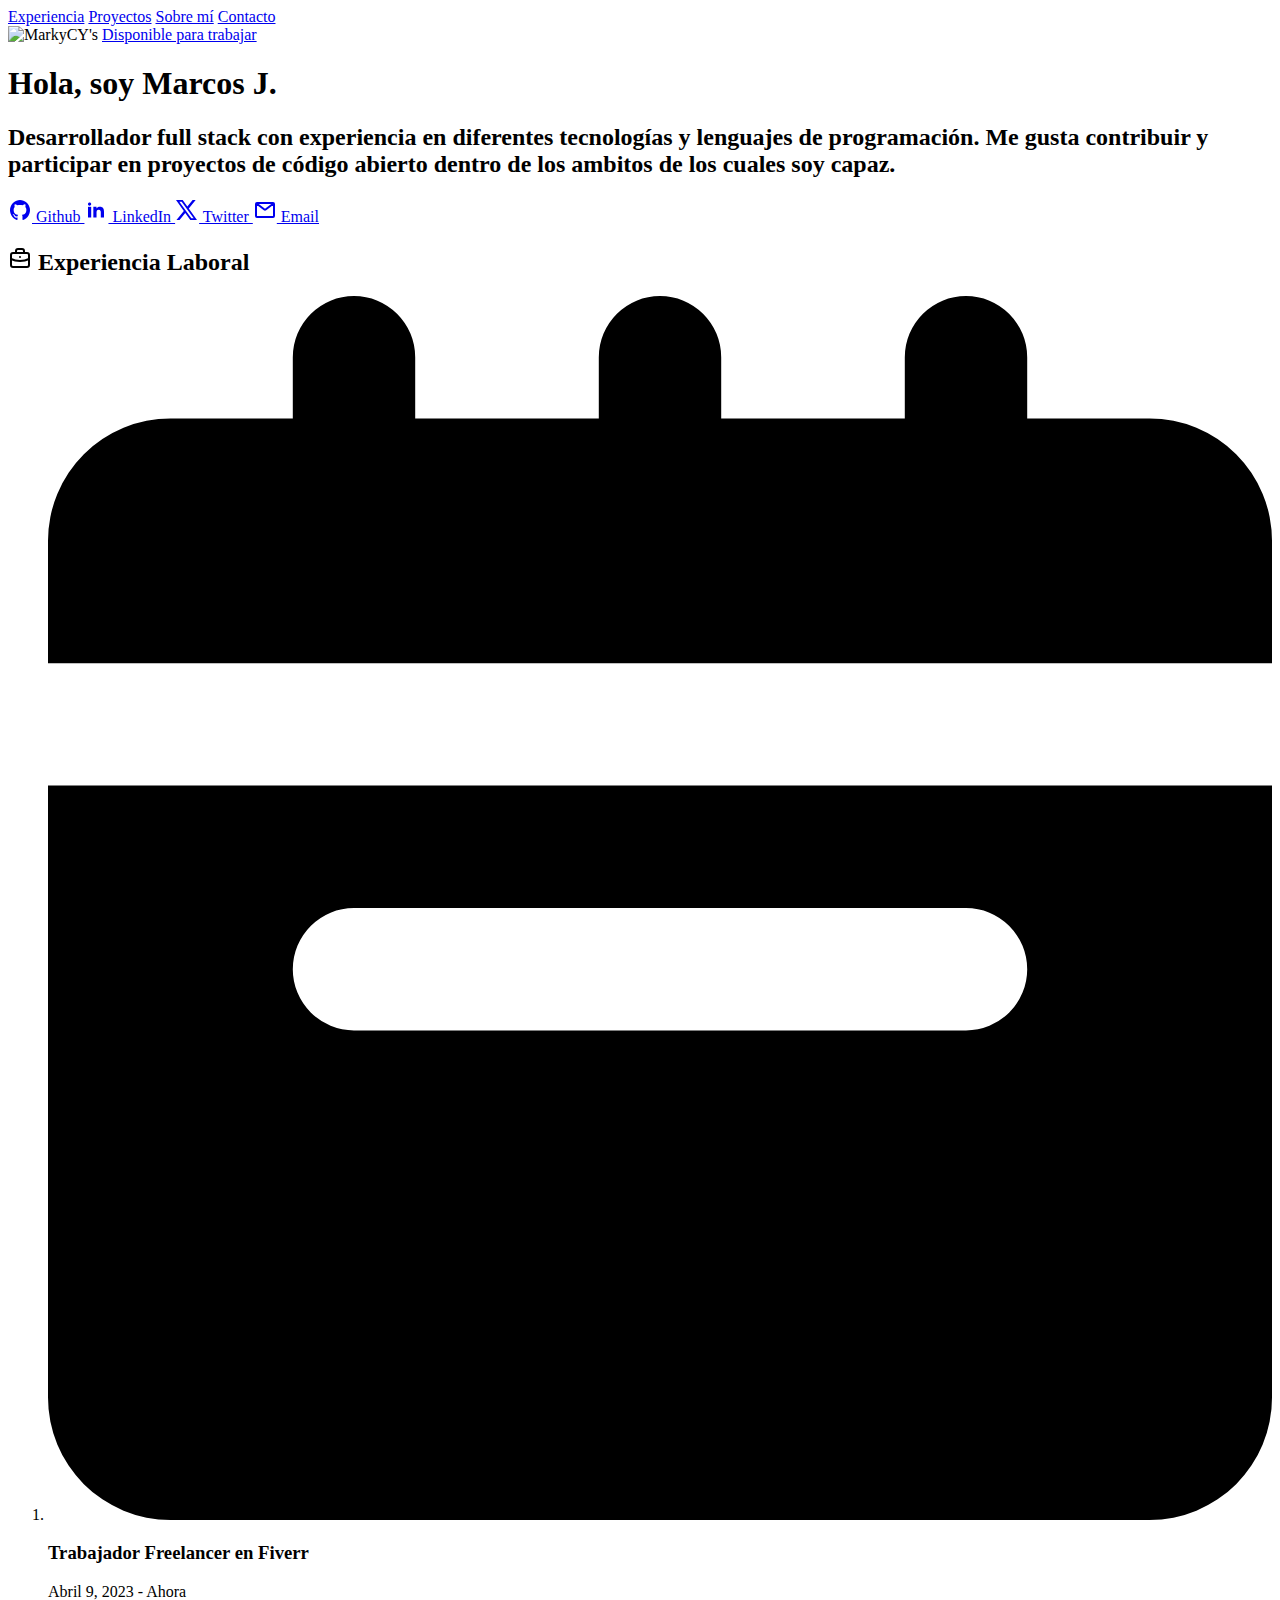
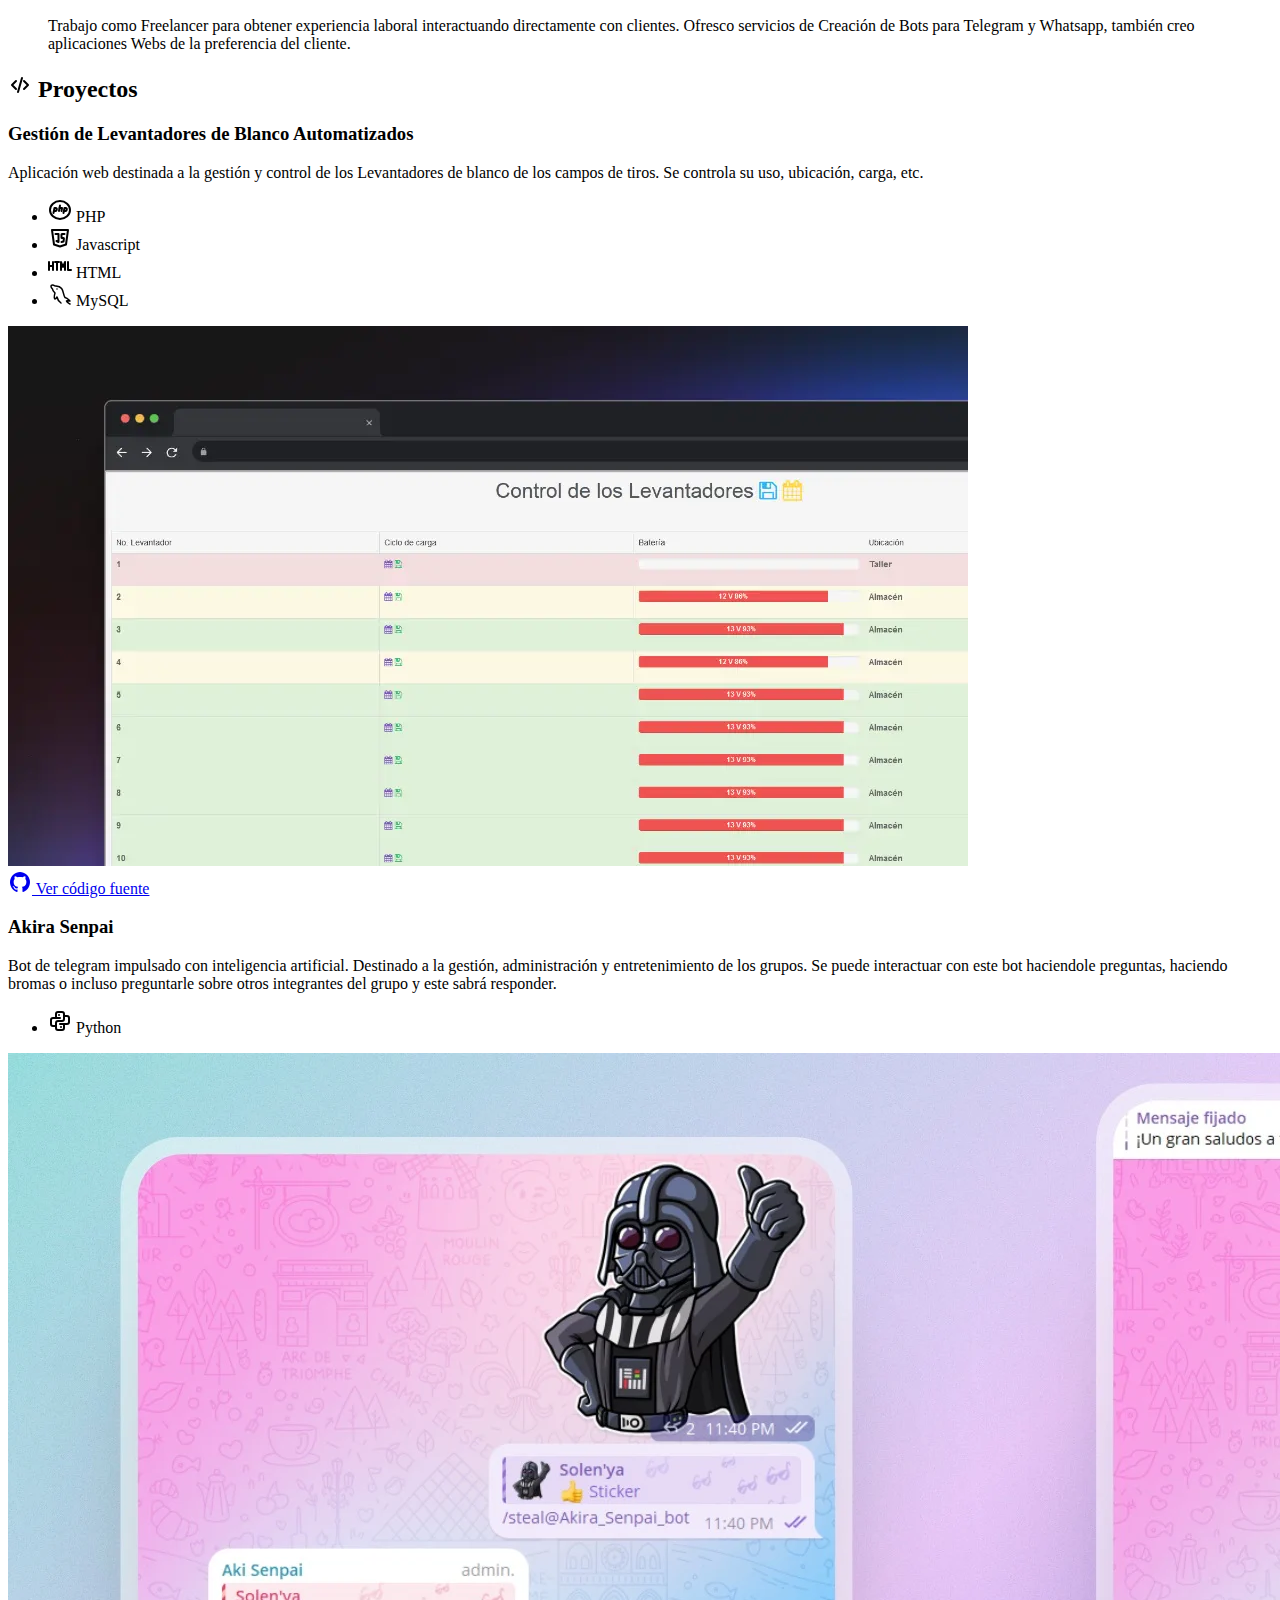
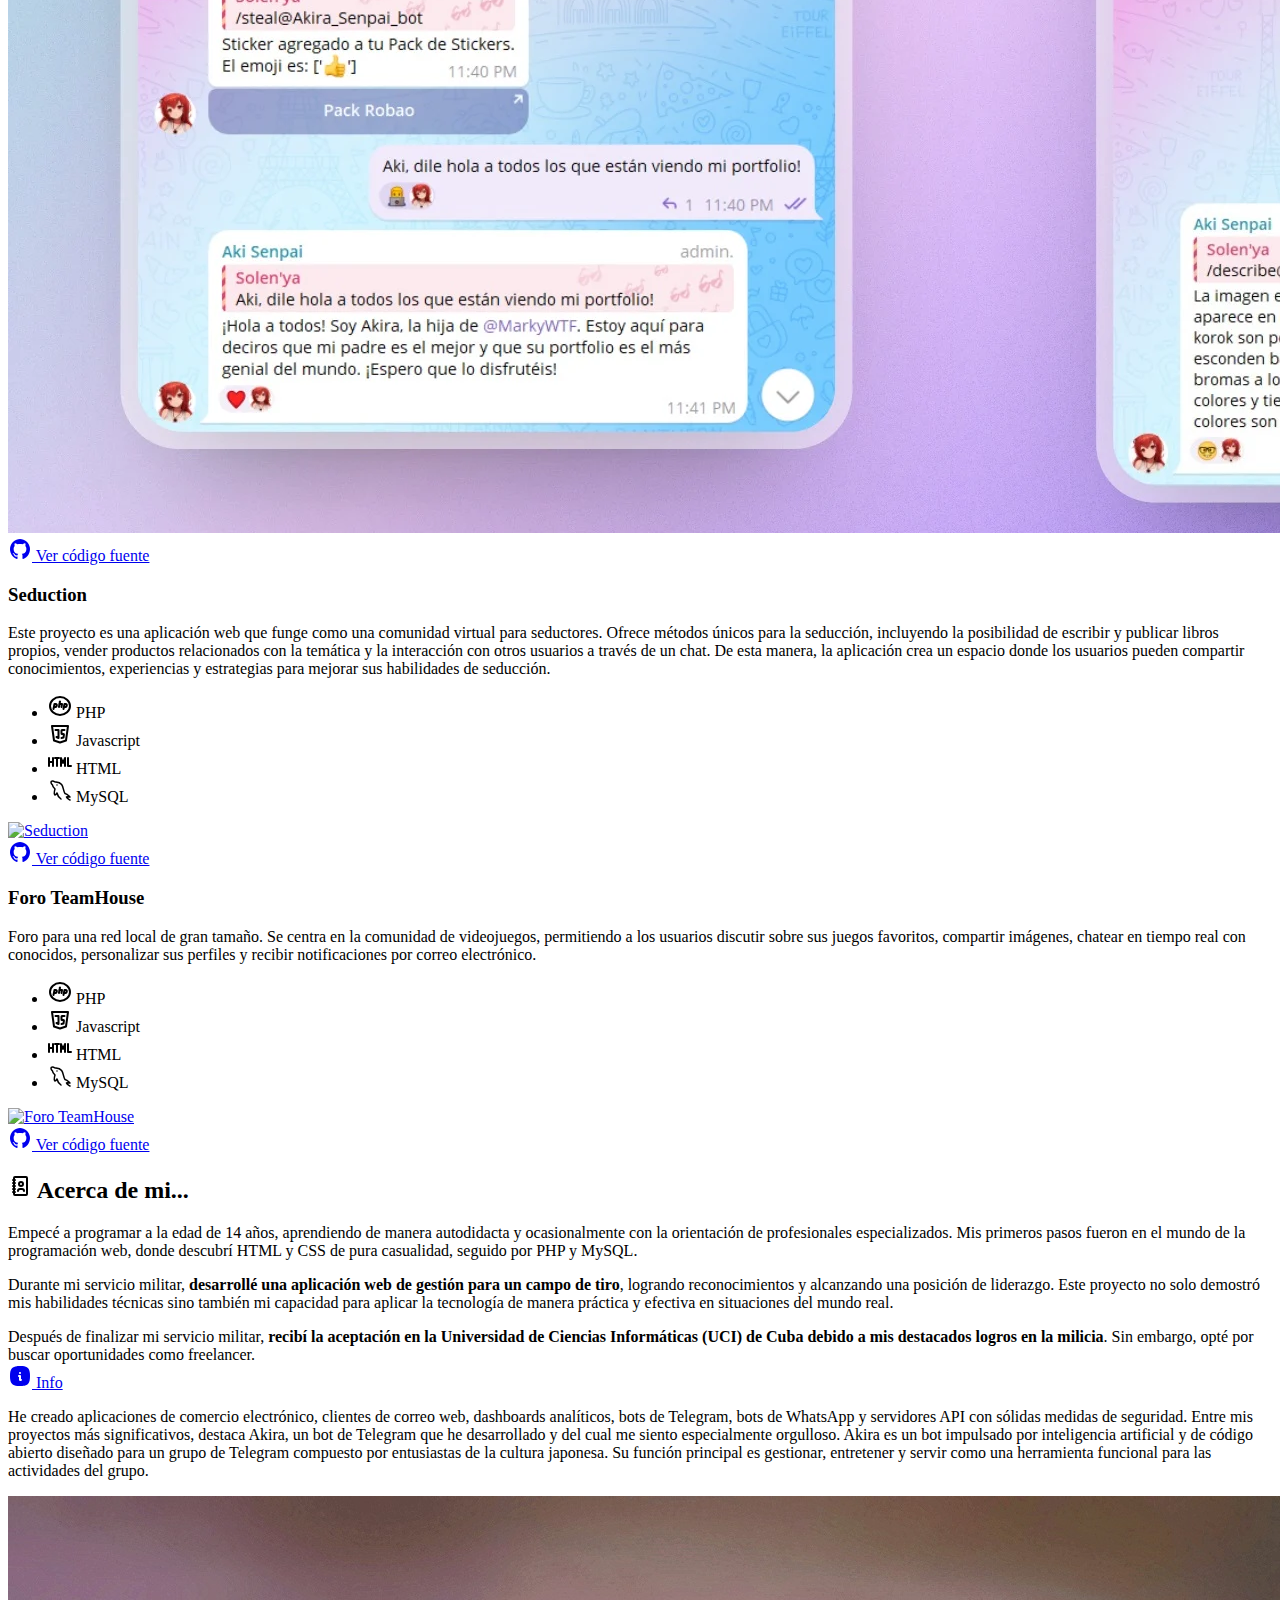
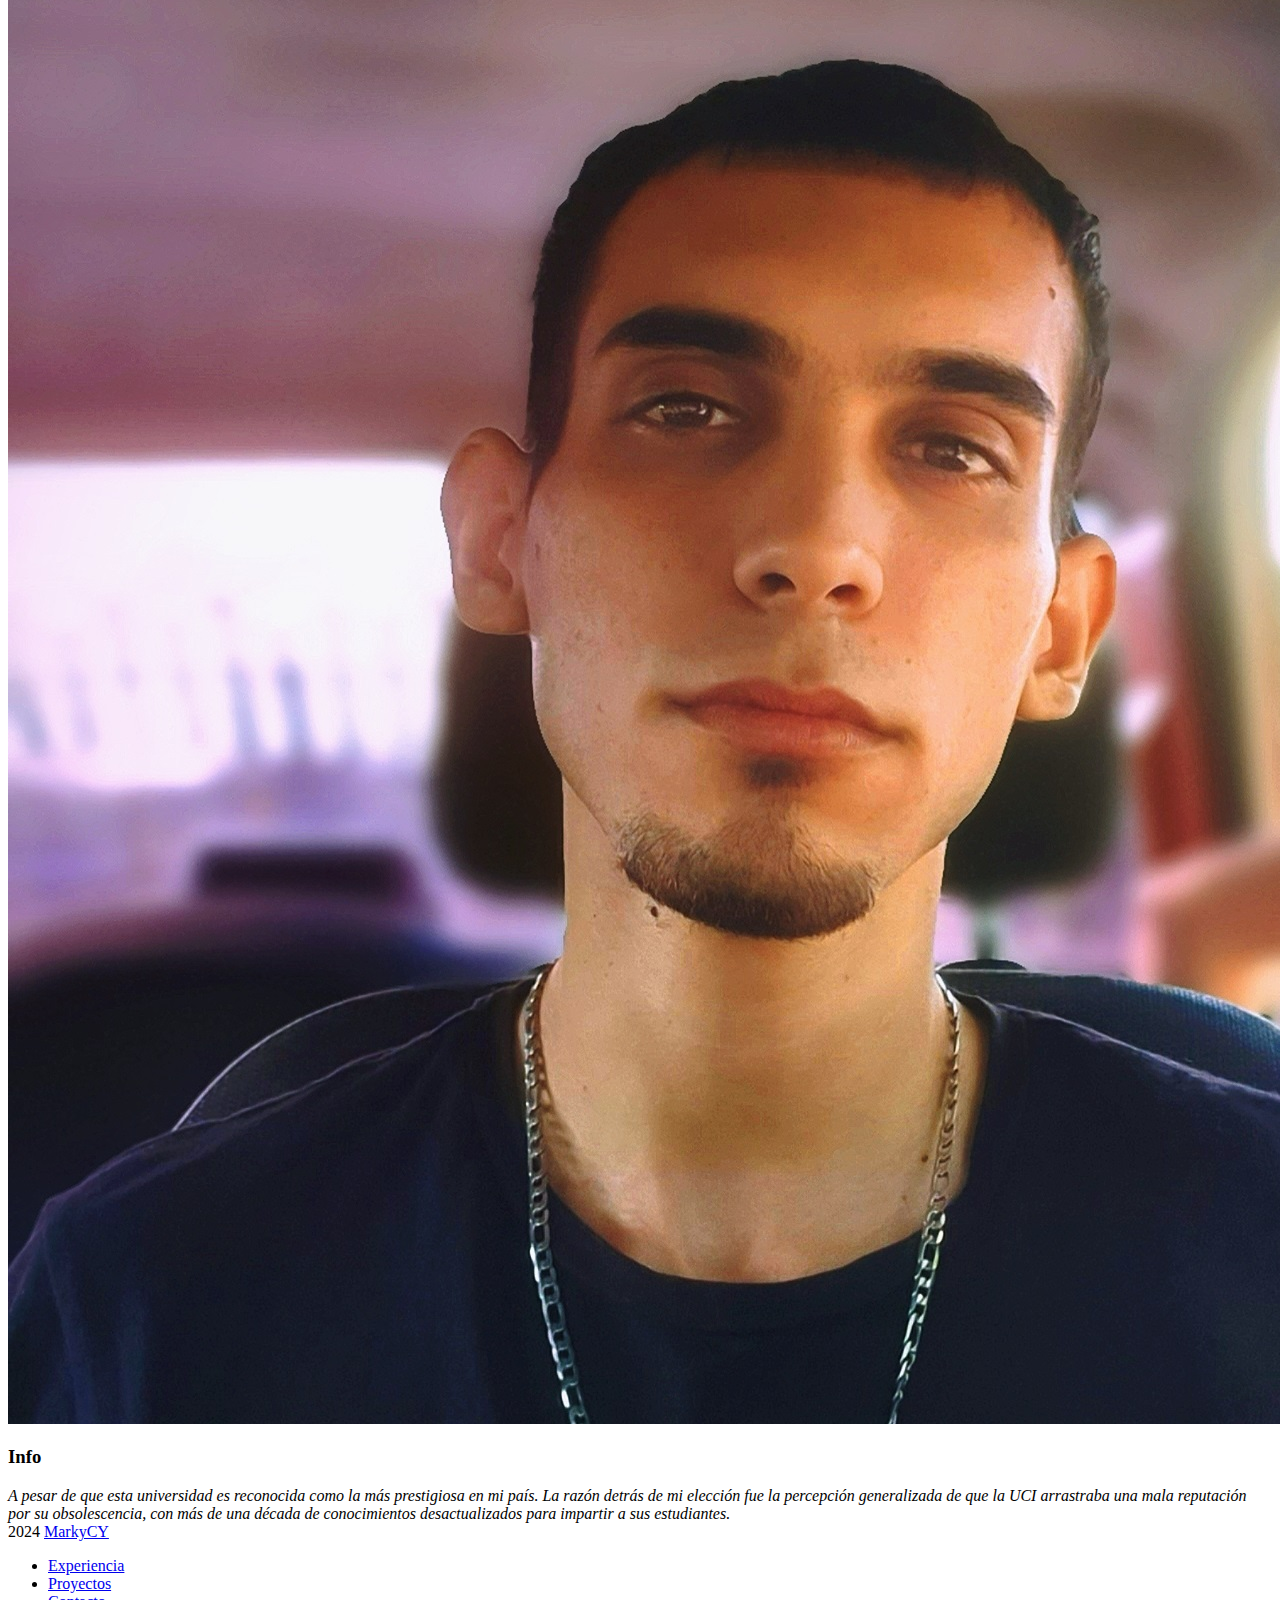
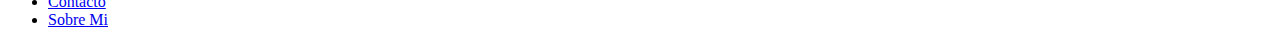
==== commit 08a9d927: "Add Telegram Changes" ====
--- a/index.html
+++ b/index.html
@@ -1,4 +1,14 @@
-<!DOCTYPE html><html lang="es"> <head><meta charset="UTF-8"><meta name="description" content="Desarrollador con más de 6 años de experiencia programando aplicaciones web y desarrollando chatbots en diferentes plataformas"><meta name="viewport" content="width=device-width"><link rel="icon" type="image/svg+xml" href="/favicon.svg"><meta name="generator" content="Astro v4.2.6"><title>MarkyCY&#39;s Portfolio | Desarrollador Full Stack</title><link rel="stylesheet" href="/astro/index.sY9-i9qi.css" /></head> <body> <div class="fixed left-0 top-0 -z-10 h-full w-full"> <div class="absolute inset-0 -z-10 h-full w-full items-center px-5 py-24 bg-white [background:radial-gradient(125%_125%_at_50%_10%,#fff_40%,#63e_100%)] dark:bg-black dark:[background:radial-gradient(125%_125%_at_50%_10%,#000_40%,#63e_100%)]"></div> </div> <header class="
+<!DOCTYPE html><html lang="es"> <head><meta charset="UTF-8"><meta name="description" content="Desarrollador con más de 6 años de experiencia programando aplicaciones web y desarrollando chatbots en diferentes plataformas"><meta name="viewport" content="width=device-width"><link rel="icon" type="image/svg+xml" href="/favicon.svg"><meta name="generator" content="Astro v4.2.6"><title>MarkyCY&#39;s Portfolio | Desarrollador Full Stack</title><link rel="stylesheet" href="/astro/index.yfO-0Qh7.css" /><script type="module" src="/astro/hoisted.U5CuPGEZ.js"></script></head> <body> <script type="module">
+      document.addEventListener('DOMContentLoaded', () => {
+        if (window.Telegram) {
+          Telegram.WebApp.ready();
+          let initDataContent = Telegram.WebApp.initData;
+          console.log('Contenido de initData:', initDataContent);
+        } else {
+          console.error('El script de Telegram no se ha cargado correctamente.');
+        }
+      });
+    </script> <div class="fixed left-0 top-0 -z-10 h-full w-full"> <div class="absolute inset-0 -z-10 h-full w-full items-center px-5 py-24 bg-white [background:radial-gradient(125%_125%_at_50%_10%,#fff_40%,#63e_100%)] dark:bg-black dark:[background:radial-gradient(125%_125%_at_50%_10%,#000_40%,#63e_100%)]"></div> </div> <header class="
     flex justify-center items-center
     mx-auto
     py-5
@@ -9,7 +19,8 @@
       border border-gray-400/60 dark:border-gray-400/10 rounded-full
       px-2 py-2
       flex flex-row
-      bg-slate-300/50 dark:bg-black/50
+      dark:text-white text-slate-600
+      bg-slate-200/60 dark:bg-black/50
       backdrop-blur-2xl
       items-center text-xs md:text-sm
     "> <a class="hover:bg-white/10 rounded-full px-5 transition" href="#experience">Experiencia</a> <a class="hover:bg-white/10 rounded-full px-5 transition" href="#projects">Proyectos</a> <a class="hover:bg-white/10 rounded-full px-5 transition" href="#about-me">Sobre mí</a> <a class="hover:bg-white/10 rounded-full px-5 transition" href="#contact">Contacto</a> </nav> </header>  <main class="px-5"> <section class="py-10 md:py-44 pb-30 w-full lg:w-[740px] mx-auto pb-24">  <section class="flex flex-row gap-x-8"> <img class="rounded-full size-14 mb-4" src="https://media.licdn.com/dms/image/D4E03AQHW2z-FMbVpww/profile-displayphoto-shrink_800_800/0/1695973438305?e=2147483647&v=beta&t=uRAjx4l2xS2_IV1V0fY6VthE8vj7tr2wcKuUucaRX9g" alt="MarkyCY's"> <a class="flex justify-center items-center pb-3" href="https://www.linkedin.com/in/markycy" target="_blank" rel="noopener"> <span class="relative inline-flex h-8 overflow-hidden rounded-full p-[1px] focus:outline-none focus:ring-2 focus:ring-gray-400 focus:ring-offset-2 focus:ring-offset-gray-50"> <span class="absolute inset-[-1000%] animate-[spin_2s_linear_infinite] bg-[conic-gradient(from_90deg_at_50%_50%,#E2CBFF_0%,#393BB2_50%,#E2CBFF_100%)]"></span> <span class="inline-flex h-full w-full cursor-pointer items-center justify-center rounded-full bg-gray-200/80 dark:bg-gray-950 px-8 py-1 text-sm font-medium text-gray-700 dark:text-gray-50 backdrop-blur-3xl"> Disponible para trabajar </span> </span> </a> </section> <h1 class="text-black/90 dark:text-white text-3xl md:text-4xl lg:text-5xl
@@ -51,7 +62,15 @@
 Email
  </a> </nav>  </section> <section id="experience" class="pb-18 w-full lg:w-[740px] mx-auto pb-24">  <h2 class="text-4xl text-black/80 dark:text-white/95 font-semibold mb-4 flex gap-x-2 items-center"> <svg class="size-7" width="24" height="24" viewBox="0 0 24 24" fill="none" xmlns="http://www.w3.org/2000/svg"> <path d="M8 7H5C3.89543 7 3 7.89543 3 9V13M8 7H16M8 7V5C8 3.89543 8.89543 3 10 3H14C15.1046 3 16 3.89543 16 5V7M16 7H19C20.1046 7 21 7.89543 21 9V13M21 13V19C21 20.1046 20.1046 21 19 21H5C3.89543 21 3 20.1046 3 19V13M21 13C21 13 17 15 12 15C7 15 3 13 3 13M12 11H12.01" stroke="currentColor" stroke-width="2" stroke-linecap="round" stroke-linejoin="round"></path> </svg> Experiencia Laboral
 </h2> <ol class="relative border-s border-gray-200 ml-4"> <li class="mb-10 ms-6 mt-6"> <span class="absolute flex items-center justify-center w-6 h-6 bg-indigo-600 rounded-full -start-3 ring-8 ring-indigo-500/10 dark:ring-indigo-200/10 dark:ring-gray-900 dark:bg-blue-900"> <svg class="w-2.5 h-2.5 text-blue-100" aria-hidden="true" xmlns="http://www.w3.org/2000/svg" fill="currentColor" viewBox="0 0 20 20"> <path d="M20 4a2 2 0 0 0-2-2h-2V1a1 1 0 0 0-2 0v1h-3V1a1 1 0 0 0-2 0v1H6V1a1 1 0 0 0-2 0v1H2a2 2 0 0 0-2 2v2h20V4ZM0 18a2 2 0 0 0 2 2h16a2 2 0 0 0 2-2V8H0v10Zm5-8h10a1 1 0 0 1 0 2H5a1 1 0 0 1 0-2Z"></path> </svg> </span> <h3 class="flex items-center mb-1 text-lg font-semibold text-slate-800 dark:text-white/90"> Trabajador Freelancer en Fiverr </h3> <time class="block mb-2 text-sm font-normal leading-none text-gray-800 dark:text-gray-300/90">Abril 9, 2023 - Ahora</time> <p class="mb-4 text-base font-normal text-gray-900 dark:text-indigo-200/90"> Trabajo como Freelancer para obtener experiencia laboral interactuando directamente con clientes. Ofresco servicios de Creación de Bots para Telegram y Whatsapp, también creo aplicaciones Webs de la preferencia del cliente. </p> <div class="flex gap-2 md:gap-4 mt-8 flex-wrap">  </div> </li> </ol>  </section> <section id="projects" class="undefined w-full lg:w-[740px] mx-auto pb-24">  <h2 class="text-4xl text-black/80 dark:text-white/95 font-semibold mb-3 flex gap-x-2 items-center"> <svg class="size-8" width="24" height="24" viewBox="0 0 24 24" fill="none" xmlns="http://www.w3.org/2000/svg"> <path d="M8 8L4 12L8 16M16 16L20 12L16 8M14 5L9.99997 19" stroke="currentColor" stroke-width="2" stroke-linecap="round" stroke-linejoin="round"></path> </svg> Proyectos
-</h2> <div class="flex flex-col gap-y-16"> <article class=""> <h3 class="text-2xl font-semibold text-indigo-500/90 dark:text-orange-200 mb-2"> <span class="text-transparent bg-clip-text bg-gradient-to-r to-cyan-600 from-violet-700 dark:to-cyan-500 dark:from-violet-400">Akira Senpai</span> </h3> <p class="text-lg mb-4 text-pretty">Bot de telegram impulsado con inteligencia artificial. Destinado a la gestión, administración y entretenimiento de los grupos. Se puede interactuar con este bot haciendole preguntas, haciendo bromas o incluso preguntarle sobre otros integrantes del grupo y este sabrá responder.</p> <ul class="flex gap-x-4 pb-6 flex-row"> <li class="flex gap-x-3 items-center"> <span class="flex gap-x-1 items-center rounded-full text-xs bg-red-700/80 dark:bg-red-700/80 text-white hover:bg-red-600/50 transition py-1 px-2"> <svg class="size-5" width="24" height="24" viewBox="0 0 24 24" stroke-width="2" stroke="currentColor" fill="none" stroke-linecap="round" stroke-linejoin="round"><path stroke="none" d="M0 0h24v24H0z" fill="none"></path><path d="M12 9h-7a2 2 0 0 0 -2 2v4a2 2 0 0 0 2 2h3"></path><path d="M12 15h7a2 2 0 0 0 2 -2v-4a2 2 0 0 0 -2 -2h-3"></path><path d="M8 9v-4a2 2 0 0 1 2 -2h4a2 2 0 0 1 2 2v5a2 2 0 0 1 -2 2h-4a2 2 0 0 0 -2 2v5a2 2 0 0 0 2 2h4a2 2 0 0 0 2 -2v-4"></path><path d="M11 6l0 .01"></path><path d="M13 18l0 .01"></path></svg> Python </span> </li> </ul> <a href="/projects/akira.webp" target="_blank" rel="noopener"> <div class="relative overflow-hidden rounded-xl border border-gray-800 p-[1px] backdrop-blur-3xl"> <span class="absolute inset-[-1000%] animate-[spin_2s_linear_infinite] bg-[conic-gradient(from_90deg_at_50%_50%,#734aad_10%,#e8dafc_50%,#734aad_60%)] dark:bg-[conic-gradient(from_90deg_at_50%_50%,#3e1f90_40%,#d9befc_90%,#3e1f90_100%)]"></span> <img class="rounded-xl shadow-2xl shadow-white/10 inline-flex h-full w-full items-center justify-center text-sm font-medium backdrop-blur-3xl" src="/projects/akira.webp" alt="Akira Senpai"> </div> </a> <div class="flex gap-2 md:gap-4 mt-4 flex-wrap"> <a class="rounded-full border border-black/10 dark:border-white/10
+</h2> <div class="flex flex-col gap-y-16"> <article class=""> <h3 class="text-2xl font-semibold text-indigo-500/90 dark:text-orange-200 mb-2"> <span class="text-transparent bg-clip-text bg-gradient-to-r to-cyan-600 from-violet-700 dark:to-cyan-500 dark:from-violet-400">Gestión de Levantadores de Blanco Automatizados</span> </h3> <p class="text-lg mb-4 text-pretty">Aplicación web destinada a la gestión y control de los Levantadores de blanco de los campos de tiros. Se controla su uso, ubicación, carga, etc.</p> <ul class="flex gap-x-4 pb-6 flex-row"> <li class="flex gap-x-3 items-center"> <span class="flex gap-x-1 items-center rounded-full text-xs bg-indigo-600/70 dark:bg-indigo-600/70 text-white hover:bg-indigo-600/50 transition py-1 px-2"> <svg class="size-5" width="24" height="24" viewBox="0 0 24 24" stroke-width="2" stroke="currentColor" fill="none" stroke-linecap="round" stroke-linejoin="round"><path stroke="none" d="M0 0h24v24H0z" fill="none"></path><path d="M12 12m-10 0a10 9 0 1 0 20 0a10 9 0 1 0 -20 0"></path><path d="M5.5 15l.395 -1.974l.605 -3.026h1.32a1 1 0 0 1 .986 1.164l-.167 1a1 1 0 0 1 -.986 .836h-1.653"></path><path d="M15.5 15l.395 -1.974l.605 -3.026h1.32a1 1 0 0 1 .986 1.164l-.167 1a1 1 0 0 1 -.986 .836h-1.653"></path><path d="M12 7.5l-1 5.5"></path><path d="M11.6 10h2.4l-.5 3"></path></svg> PHP </span> </li><li class="flex gap-x-3 items-center"> <span class="flex gap-x-1 items-center rounded-full text-xs bg-yellow-500/90 dark:bg-yellow-500/80 text-white hover:bg-yellow-600/80 transition py-1 px-2"> <svg class="size-5" width="24" height="24" viewBox="0 0 24 24" stroke-width="2" stroke="currentColor" fill="none" stroke-linecap="round" stroke-linejoin="round"><path stroke="none" d="M0 0h24v24H0z" fill="none"></path><path d="M20 4l-2 14.5l-6 2l-6 -2l-2 -14.5z"></path><path d="M7.5 8h3v8l-2 -1"></path><path d="M16.5 8h-2.5a.5 .5 0 0 0 -.5 .5v3a.5 .5 0 0 0 .5 .5h1.423a.5 .5 0 0 1 .495 .57l-.418 2.93l-2 .5"></path></svg> Javascript </span> </li><li class="flex gap-x-3 items-center"> <span class="flex gap-x-1 items-center rounded-full text-xs bg-orange-500/90 dark:bg-orange-500/80 text-white hover:bg-orange-600/70 transition py-1 px-2"> <svg class="size-5" width="24" height="24" viewBox="0 0 24 24" stroke-width="2" stroke="currentColor" fill="none" stroke-linecap="round" stroke-linejoin="round"><path stroke="none" d="M0 0h24v24H0z" fill="none"></path><path d="M13 16v-8l2 5l2 -5v8"></path><path d="M1 16v-8"></path><path d="M5 8v8"></path><path d="M1 12h4"></path><path d="M7 8h4"></path><path d="M9 8v8"></path><path d="M20 8v8h3"></path></svg> HTML </span> </li><li class="flex gap-x-3 items-center"> <span class="flex gap-x-1 items-center rounded-full text-xs bg-cyan-700/70 dark:bg-cyan-700/80 text-white hover:bg-cyan-600/50 transition py-1 px-2"> <svg class="size-5" width="24" height="24" viewBox="0 0 24 24" stroke-width="1.5" stroke="currentColor" fill="none" stroke-linecap="round" stroke-linejoin="round"><path stroke="none" d="M0 0h24v24H0z" fill="none"></path><path d="M13 21c-1.427 -1.026 -3.59 -3.854 -4 -6c-.486 .77 -1.501 2 -2 2c-1.499 -.888 -.574 -3.973 0 -6c-1.596 -1.433 -2.468 -2.458 -2.5 -4c-3.35 -3.44 -.444 -5.27 2.5 -3h1c8.482 .5 6.421 8.07 9 11.5c2.295 .522 3.665 2.254 5 3.5c-2.086 -.2 -2.784 -.344 -3.5 0c.478 1.64 2.123 2.2 3.5 3"></path><path d="M9 7h.01"></path></svg> MySQL </span> </li> </ul> <a href="/projects/tables.webp" target="_blank" rel="noopener"> <div class="relative overflow-hidden rounded-xl border border-gray-800 p-[1px] backdrop-blur-3xl"> <span class="absolute inset-[-1000%] animate-[spin_2s_linear_infinite] bg-[conic-gradient(from_90deg_at_50%_50%,#734aad_10%,#e8dafc_50%,#734aad_60%)] dark:bg-[conic-gradient(from_90deg_at_50%_50%,#3e1f90_40%,#d9befc_90%,#3e1f90_100%)]"></span> <img class="rounded-xl shadow-2xl shadow-white/10 inline-flex h-full w-full items-center justify-center text-sm font-medium backdrop-blur-3xl" src="/projects/tables.webp" alt="Gestión de Levantadores de Blanco Automatizados"> </div> </a> <div class="flex gap-2 md:gap-4 mt-4 flex-wrap"> <a class="rounded-full border border-black/10 dark:border-white/10
+  flex justify-center
+  items-center gap-x-2 
+  py-1 px-3 md:py-3 md:px-4
+  text-xs lg:text-base
+   bg-black/10 dark:bg-white/5 hover:scale-110
+   hover:bg-white/10 transition" href="https://github.com/MarkyCY/TargetLifterControlShootFields" target="_blank" rel="noopener noreferrer">  <svg width="24" height="24" viewBox="0 0 24 24" xmlns="http://www.w3.org/2000/svg"> <path fill-rule="evenodd" clip-rule="evenodd" d="M12.0061 2.00001C9.63078 1.99737 7.3322 2.86251 5.52229 4.44037C3.71237 6.01823 2.50942 8.20566 2.12903 10.6107C1.74863 13.0157 2.21566 15.481 3.4464 17.5649C4.67715 19.6488 6.59116 21.215 8.84543 21.9828C9.34968 22.0779 9.52919 21.7604 9.52919 21.4893C9.52919 21.2442 9.51911 20.4373 9.51507 19.5807C6.73463 20.2014 6.1487 18.3714 6.1487 18.3714C5.96519 17.7515 5.57175 17.2191 5.03935 16.8704C4.13169 16.2342 5.10893 16.2498 5.10893 16.2498C5.42582 16.2945 5.72855 16.413 5.99404 16.596C6.25952 16.7791 6.48075 17.0219 6.64084 17.3059C6.77627 17.5588 6.95922 17.7816 7.17911 17.9615C7.39901 18.1414 7.6515 18.2748 7.92197 18.354C8.19244 18.4331 8.47552 18.4565 8.75486 18.4228C9.03419 18.389 9.30423 18.2988 9.54936 18.1573C9.59395 17.6372 9.81905 17.1509 10.1837 16.7866C7.96501 16.528 5.63033 15.6487 5.63033 11.7178C5.61654 10.6991 5.98563 9.71409 6.66101 8.96713C6.35487 8.08315 6.38913 7.11266 6.75682 6.25373C6.75682 6.25373 7.59589 5.97856 9.506 7.30474C11.144 6.84545 12.8722 6.84545 14.5102 7.30474C16.4162 5.97856 17.2503 6.25373 17.2503 6.25373C17.6195 7.11202 17.6556 8.08248 17.3511 8.96713C18.0262 9.71412 18.3946 10.6993 18.3798 11.7178C18.3798 15.656 16.0411 16.5218 13.8163 16.7753C14.0545 17.0238 14.2383 17.3216 14.3553 17.6487C14.4724 17.9759 14.52 18.3249 14.495 18.6725C14.495 20.0442 14.4829 21.149 14.4829 21.4862C14.4829 21.7583 14.6635 22.0779 15.1697 21.9776C17.4205 21.2069 19.3306 19.6399 20.5582 17.557C21.7859 15.4742 22.2511 13.0112 21.8707 10.6087C21.4902 8.20625 20.2889 6.02097 18.4816 4.44377C16.6743 2.86657 14.3789 2.00033 12.0061 2.00001Z" fill="currentColor"></path> </svg>
+Ver código fuente
+ </a> </div> </article><article class=""> <h3 class="text-2xl font-semibold text-indigo-500/90 dark:text-orange-200 mb-2"> <span class="text-transparent bg-clip-text bg-gradient-to-r to-cyan-600 from-violet-700 dark:to-cyan-500 dark:from-violet-400">Akira Senpai</span> </h3> <p class="text-lg mb-4 text-pretty">Bot de telegram impulsado con inteligencia artificial. Destinado a la gestión, administración y entretenimiento de los grupos. Se puede interactuar con este bot haciendole preguntas, haciendo bromas o incluso preguntarle sobre otros integrantes del grupo y este sabrá responder.</p> <ul class="flex gap-x-4 pb-6 flex-row"> <li class="flex gap-x-3 items-center"> <span class="flex gap-x-1 items-center rounded-full text-xs bg-red-700/80 dark:bg-red-700/80 text-white hover:bg-red-600/50 transition py-1 px-2"> <svg class="size-5" width="24" height="24" viewBox="0 0 24 24" stroke-width="2" stroke="currentColor" fill="none" stroke-linecap="round" stroke-linejoin="round"><path stroke="none" d="M0 0h24v24H0z" fill="none"></path><path d="M12 9h-7a2 2 0 0 0 -2 2v4a2 2 0 0 0 2 2h3"></path><path d="M12 15h7a2 2 0 0 0 2 -2v-4a2 2 0 0 0 -2 -2h-3"></path><path d="M8 9v-4a2 2 0 0 1 2 -2h4a2 2 0 0 1 2 2v5a2 2 0 0 1 -2 2h-4a2 2 0 0 0 -2 2v5a2 2 0 0 0 2 2h4a2 2 0 0 0 2 -2v-4"></path><path d="M11 6l0 .01"></path><path d="M13 18l0 .01"></path></svg> Python </span> </li> </ul> <a href="/projects/akira.webp" target="_blank" rel="noopener"> <div class="relative overflow-hidden rounded-xl border border-gray-800 p-[1px] backdrop-blur-3xl"> <span class="absolute inset-[-1000%] animate-[spin_2s_linear_infinite] bg-[conic-gradient(from_90deg_at_50%_50%,#734aad_10%,#e8dafc_50%,#734aad_60%)] dark:bg-[conic-gradient(from_90deg_at_50%_50%,#3e1f90_40%,#d9befc_90%,#3e1f90_100%)]"></span> <img class="rounded-xl shadow-2xl shadow-white/10 inline-flex h-full w-full items-center justify-center text-sm font-medium backdrop-blur-3xl" src="/projects/akira.webp" alt="Akira Senpai"> </div> </a> <div class="flex gap-2 md:gap-4 mt-4 flex-wrap"> <a class="rounded-full border border-black/10 dark:border-white/10
   flex justify-center
   items-center gap-x-2 
   py-1 px-3 md:py-3 md:px-4
@@ -59,16 +78,24 @@
    bg-black/10 dark:bg-white/5 hover:scale-110
    hover:bg-white/10 transition" href="https://github.com/MarkyCY/OtakuSenpai-Telegram-Bot" target="_blank" rel="noopener noreferrer">  <svg width="24" height="24" viewBox="0 0 24 24" xmlns="http://www.w3.org/2000/svg"> <path fill-rule="evenodd" clip-rule="evenodd" d="M12.0061 2.00001C9.63078 1.99737 7.3322 2.86251 5.52229 4.44037C3.71237 6.01823 2.50942 8.20566 2.12903 10.6107C1.74863 13.0157 2.21566 15.481 3.4464 17.5649C4.67715 19.6488 6.59116 21.215 8.84543 21.9828C9.34968 22.0779 9.52919 21.7604 9.52919 21.4893C9.52919 21.2442 9.51911 20.4373 9.51507 19.5807C6.73463 20.2014 6.1487 18.3714 6.1487 18.3714C5.96519 17.7515 5.57175 17.2191 5.03935 16.8704C4.13169 16.2342 5.10893 16.2498 5.10893 16.2498C5.42582 16.2945 5.72855 16.413 5.99404 16.596C6.25952 16.7791 6.48075 17.0219 6.64084 17.3059C6.77627 17.5588 6.95922 17.7816 7.17911 17.9615C7.39901 18.1414 7.6515 18.2748 7.92197 18.354C8.19244 18.4331 8.47552 18.4565 8.75486 18.4228C9.03419 18.389 9.30423 18.2988 9.54936 18.1573C9.59395 17.6372 9.81905 17.1509 10.1837 16.7866C7.96501 16.528 5.63033 15.6487 5.63033 11.7178C5.61654 10.6991 5.98563 9.71409 6.66101 8.96713C6.35487 8.08315 6.38913 7.11266 6.75682 6.25373C6.75682 6.25373 7.59589 5.97856 9.506 7.30474C11.144 6.84545 12.8722 6.84545 14.5102 7.30474C16.4162 5.97856 17.2503 6.25373 17.2503 6.25373C17.6195 7.11202 17.6556 8.08248 17.3511 8.96713C18.0262 9.71412 18.3946 10.6993 18.3798 11.7178C18.3798 15.656 16.0411 16.5218 13.8163 16.7753C14.0545 17.0238 14.2383 17.3216 14.3553 17.6487C14.4724 17.9759 14.52 18.3249 14.495 18.6725C14.495 20.0442 14.4829 21.149 14.4829 21.4862C14.4829 21.7583 14.6635 22.0779 15.1697 21.9776C17.4205 21.2069 19.3306 19.6399 20.5582 17.557C21.7859 15.4742 22.2511 13.0112 21.8707 10.6087C21.4902 8.20625 20.2889 6.02097 18.4816 4.44377C16.6743 2.86657 14.3789 2.00033 12.0061 2.00001Z" fill="currentColor"></path> </svg>
 Ver código fuente
- </a> </div> </article><article class=""> <h3 class="text-2xl font-semibold text-indigo-500/90 dark:text-orange-200 mb-2"> <span class="text-transparent bg-clip-text bg-gradient-to-r to-cyan-600 from-violet-700 dark:to-cyan-500 dark:from-violet-400">Gestión de Levantadores de Blanco Automatizados</span> </h3> <p class="text-lg mb-4 text-pretty">Aplicación web destinada a la gestión y control de los Levantadores de blanco de los campos de tiros. Se controla su uso, ubicación, carga, etc.</p> <ul class="flex gap-x-4 pb-6 flex-row"> <li class="flex gap-x-3 items-center"> <span class="flex gap-x-1 items-center rounded-full text-xs bg-indigo-600/70 dark:bg-indigo-600/70 text-white hover:bg-indigo-600/50 transition py-1 px-2"> <svg class="size-5" width="24" height="24" viewBox="0 0 24 24" stroke-width="2" stroke="currentColor" fill="none" stroke-linecap="round" stroke-linejoin="round"><path stroke="none" d="M0 0h24v24H0z" fill="none"></path><path d="M12 12m-10 0a10 9 0 1 0 20 0a10 9 0 1 0 -20 0"></path><path d="M5.5 15l.395 -1.974l.605 -3.026h1.32a1 1 0 0 1 .986 1.164l-.167 1a1 1 0 0 1 -.986 .836h-1.653"></path><path d="M15.5 15l.395 -1.974l.605 -3.026h1.32a1 1 0 0 1 .986 1.164l-.167 1a1 1 0 0 1 -.986 .836h-1.653"></path><path d="M12 7.5l-1 5.5"></path><path d="M11.6 10h2.4l-.5 3"></path></svg> PHP </span> </li><li class="flex gap-x-3 items-center"> <span class="flex gap-x-1 items-center rounded-full text-xs bg-yellow-500/90 dark:bg-yellow-500/80 text-white hover:bg-yellow-600/80 transition py-1 px-2"> <svg class="size-5" width="24" height="24" viewBox="0 0 24 24" stroke-width="2" stroke="currentColor" fill="none" stroke-linecap="round" stroke-linejoin="round"><path stroke="none" d="M0 0h24v24H0z" fill="none"></path><path d="M20 4l-2 14.5l-6 2l-6 -2l-2 -14.5z"></path><path d="M7.5 8h3v8l-2 -1"></path><path d="M16.5 8h-2.5a.5 .5 0 0 0 -.5 .5v3a.5 .5 0 0 0 .5 .5h1.423a.5 .5 0 0 1 .495 .57l-.418 2.93l-2 .5"></path></svg> Javascript </span> </li><li class="flex gap-x-3 items-center"> <span class="flex gap-x-1 items-center rounded-full text-xs bg-orange-500/90 dark:bg-orange-500/80 text-white hover:bg-orange-600/70 transition py-1 px-2"> <svg class="size-5" width="24" height="24" viewBox="0 0 24 24" stroke-width="2" stroke="currentColor" fill="none" stroke-linecap="round" stroke-linejoin="round"><path stroke="none" d="M0 0h24v24H0z" fill="none"></path><path d="M13 16v-8l2 5l2 -5v8"></path><path d="M1 16v-8"></path><path d="M5 8v8"></path><path d="M1 12h4"></path><path d="M7 8h4"></path><path d="M9 8v8"></path><path d="M20 8v8h3"></path></svg> HTML </span> </li> </ul> <a href="/projects/tables.webp" target="_blank" rel="noopener"> <div class="relative overflow-hidden rounded-xl border border-gray-800 p-[1px] backdrop-blur-3xl"> <span class="absolute inset-[-1000%] animate-[spin_2s_linear_infinite] bg-[conic-gradient(from_90deg_at_50%_50%,#734aad_10%,#e8dafc_50%,#734aad_60%)] dark:bg-[conic-gradient(from_90deg_at_50%_50%,#3e1f90_40%,#d9befc_90%,#3e1f90_100%)]"></span> <img class="rounded-xl shadow-2xl shadow-white/10 inline-flex h-full w-full items-center justify-center text-sm font-medium backdrop-blur-3xl" src="/projects/tables.webp" alt="Gestión de Levantadores de Blanco Automatizados"> </div> </a> <div class="flex gap-2 md:gap-4 mt-4 flex-wrap"> <a class="rounded-full border border-black/10 dark:border-white/10
+ </a> </div> </article><article class=""> <h3 class="text-2xl font-semibold text-indigo-500/90 dark:text-orange-200 mb-2"> <span class="text-transparent bg-clip-text bg-gradient-to-r to-cyan-600 from-violet-700 dark:to-cyan-500 dark:from-violet-400">Seduction</span> </h3> <p class="text-lg mb-4 text-pretty">Este proyecto es una aplicación web que funge como una comunidad virtual para seductores. Ofrece métodos únicos para la seducción, incluyendo la posibilidad de escribir y publicar libros propios, vender productos relacionados con la temática y la interacción con otros usuarios a través de un chat. De esta manera, la aplicación crea un espacio donde los usuarios pueden compartir conocimientos, experiencias y estrategias para mejorar sus habilidades de seducción.</p> <ul class="flex gap-x-4 pb-6 flex-row"> <li class="flex gap-x-3 items-center"> <span class="flex gap-x-1 items-center rounded-full text-xs bg-indigo-600/70 dark:bg-indigo-600/70 text-white hover:bg-indigo-600/50 transition py-1 px-2"> <svg class="size-5" width="24" height="24" viewBox="0 0 24 24" stroke-width="2" stroke="currentColor" fill="none" stroke-linecap="round" stroke-linejoin="round"><path stroke="none" d="M0 0h24v24H0z" fill="none"></path><path d="M12 12m-10 0a10 9 0 1 0 20 0a10 9 0 1 0 -20 0"></path><path d="M5.5 15l.395 -1.974l.605 -3.026h1.32a1 1 0 0 1 .986 1.164l-.167 1a1 1 0 0 1 -.986 .836h-1.653"></path><path d="M15.5 15l.395 -1.974l.605 -3.026h1.32a1 1 0 0 1 .986 1.164l-.167 1a1 1 0 0 1 -.986 .836h-1.653"></path><path d="M12 7.5l-1 5.5"></path><path d="M11.6 10h2.4l-.5 3"></path></svg> PHP </span> </li><li class="flex gap-x-3 items-center"> <span class="flex gap-x-1 items-center rounded-full text-xs bg-yellow-500/90 dark:bg-yellow-500/80 text-white hover:bg-yellow-600/80 transition py-1 px-2"> <svg class="size-5" width="24" height="24" viewBox="0 0 24 24" stroke-width="2" stroke="currentColor" fill="none" stroke-linecap="round" stroke-linejoin="round"><path stroke="none" d="M0 0h24v24H0z" fill="none"></path><path d="M20 4l-2 14.5l-6 2l-6 -2l-2 -14.5z"></path><path d="M7.5 8h3v8l-2 -1"></path><path d="M16.5 8h-2.5a.5 .5 0 0 0 -.5 .5v3a.5 .5 0 0 0 .5 .5h1.423a.5 .5 0 0 1 .495 .57l-.418 2.93l-2 .5"></path></svg> Javascript </span> </li><li class="flex gap-x-3 items-center"> <span class="flex gap-x-1 items-center rounded-full text-xs bg-orange-500/90 dark:bg-orange-500/80 text-white hover:bg-orange-600/70 transition py-1 px-2"> <svg class="size-5" width="24" height="24" viewBox="0 0 24 24" stroke-width="2" stroke="currentColor" fill="none" stroke-linecap="round" stroke-linejoin="round"><path stroke="none" d="M0 0h24v24H0z" fill="none"></path><path d="M13 16v-8l2 5l2 -5v8"></path><path d="M1 16v-8"></path><path d="M5 8v8"></path><path d="M1 12h4"></path><path d="M7 8h4"></path><path d="M9 8v8"></path><path d="M20 8v8h3"></path></svg> HTML </span> </li><li class="flex gap-x-3 items-center"> <span class="flex gap-x-1 items-center rounded-full text-xs bg-cyan-700/70 dark:bg-cyan-700/80 text-white hover:bg-cyan-600/50 transition py-1 px-2"> <svg class="size-5" width="24" height="24" viewBox="0 0 24 24" stroke-width="1.5" stroke="currentColor" fill="none" stroke-linecap="round" stroke-linejoin="round"><path stroke="none" d="M0 0h24v24H0z" fill="none"></path><path d="M13 21c-1.427 -1.026 -3.59 -3.854 -4 -6c-.486 .77 -1.501 2 -2 2c-1.499 -.888 -.574 -3.973 0 -6c-1.596 -1.433 -2.468 -2.458 -2.5 -4c-3.35 -3.44 -.444 -5.27 2.5 -3h1c8.482 .5 6.421 8.07 9 11.5c2.295 .522 3.665 2.254 5 3.5c-2.086 -.2 -2.784 -.344 -3.5 0c.478 1.64 2.123 2.2 3.5 3"></path><path d="M9 7h.01"></path></svg> MySQL </span> </li> </ul> <a href="/projects/sed.webp" target="_blank" rel="noopener"> <div class="relative overflow-hidden rounded-xl border border-gray-800 p-[1px] backdrop-blur-3xl"> <span class="absolute inset-[-1000%] animate-[spin_2s_linear_infinite] bg-[conic-gradient(from_90deg_at_50%_50%,#734aad_10%,#e8dafc_50%,#734aad_60%)] dark:bg-[conic-gradient(from_90deg_at_50%_50%,#3e1f90_40%,#d9befc_90%,#3e1f90_100%)]"></span> <img class="rounded-xl shadow-2xl shadow-white/10 inline-flex h-full w-full items-center justify-center text-sm font-medium backdrop-blur-3xl" src="/projects/sed.webp" alt="Seduction"> </div> </a> <div class="flex gap-2 md:gap-4 mt-4 flex-wrap"> <a class="rounded-full border border-black/10 dark:border-white/10
   flex justify-center
   items-center gap-x-2 
   py-1 px-3 md:py-3 md:px-4
   text-xs lg:text-base
    bg-black/10 dark:bg-white/5 hover:scale-110
-   hover:bg-white/10 transition" href="https://github.com/MarkyCY/TargetLifterControlShootFields" target="_blank" rel="noopener noreferrer">  <svg width="24" height="24" viewBox="0 0 24 24" xmlns="http://www.w3.org/2000/svg"> <path fill-rule="evenodd" clip-rule="evenodd" d="M12.0061 2.00001C9.63078 1.99737 7.3322 2.86251 5.52229 4.44037C3.71237 6.01823 2.50942 8.20566 2.12903 10.6107C1.74863 13.0157 2.21566 15.481 3.4464 17.5649C4.67715 19.6488 6.59116 21.215 8.84543 21.9828C9.34968 22.0779 9.52919 21.7604 9.52919 21.4893C9.52919 21.2442 9.51911 20.4373 9.51507 19.5807C6.73463 20.2014 6.1487 18.3714 6.1487 18.3714C5.96519 17.7515 5.57175 17.2191 5.03935 16.8704C4.13169 16.2342 5.10893 16.2498 5.10893 16.2498C5.42582 16.2945 5.72855 16.413 5.99404 16.596C6.25952 16.7791 6.48075 17.0219 6.64084 17.3059C6.77627 17.5588 6.95922 17.7816 7.17911 17.9615C7.39901 18.1414 7.6515 18.2748 7.92197 18.354C8.19244 18.4331 8.47552 18.4565 8.75486 18.4228C9.03419 18.389 9.30423 18.2988 9.54936 18.1573C9.59395 17.6372 9.81905 17.1509 10.1837 16.7866C7.96501 16.528 5.63033 15.6487 5.63033 11.7178C5.61654 10.6991 5.98563 9.71409 6.66101 8.96713C6.35487 8.08315 6.38913 7.11266 6.75682 6.25373C6.75682 6.25373 7.59589 5.97856 9.506 7.30474C11.144 6.84545 12.8722 6.84545 14.5102 7.30474C16.4162 5.97856 17.2503 6.25373 17.2503 6.25373C17.6195 7.11202 17.6556 8.08248 17.3511 8.96713C18.0262 9.71412 18.3946 10.6993 18.3798 11.7178C18.3798 15.656 16.0411 16.5218 13.8163 16.7753C14.0545 17.0238 14.2383 17.3216 14.3553 17.6487C14.4724 17.9759 14.52 18.3249 14.495 18.6725C14.495 20.0442 14.4829 21.149 14.4829 21.4862C14.4829 21.7583 14.6635 22.0779 15.1697 21.9776C17.4205 21.2069 19.3306 19.6399 20.5582 17.557C21.7859 15.4742 22.2511 13.0112 21.8707 10.6087C21.4902 8.20625 20.2889 6.02097 18.4816 4.44377C16.6743 2.86657 14.3789 2.00033 12.0061 2.00001Z" fill="currentColor"></path> </svg>
+   hover:bg-white/10 transition" href="https://github.com/MarkyCY/seduction" target="_blank" rel="noopener noreferrer">  <svg width="24" height="24" viewBox="0 0 24 24" xmlns="http://www.w3.org/2000/svg"> <path fill-rule="evenodd" clip-rule="evenodd" d="M12.0061 2.00001C9.63078 1.99737 7.3322 2.86251 5.52229 4.44037C3.71237 6.01823 2.50942 8.20566 2.12903 10.6107C1.74863 13.0157 2.21566 15.481 3.4464 17.5649C4.67715 19.6488 6.59116 21.215 8.84543 21.9828C9.34968 22.0779 9.52919 21.7604 9.52919 21.4893C9.52919 21.2442 9.51911 20.4373 9.51507 19.5807C6.73463 20.2014 6.1487 18.3714 6.1487 18.3714C5.96519 17.7515 5.57175 17.2191 5.03935 16.8704C4.13169 16.2342 5.10893 16.2498 5.10893 16.2498C5.42582 16.2945 5.72855 16.413 5.99404 16.596C6.25952 16.7791 6.48075 17.0219 6.64084 17.3059C6.77627 17.5588 6.95922 17.7816 7.17911 17.9615C7.39901 18.1414 7.6515 18.2748 7.92197 18.354C8.19244 18.4331 8.47552 18.4565 8.75486 18.4228C9.03419 18.389 9.30423 18.2988 9.54936 18.1573C9.59395 17.6372 9.81905 17.1509 10.1837 16.7866C7.96501 16.528 5.63033 15.6487 5.63033 11.7178C5.61654 10.6991 5.98563 9.71409 6.66101 8.96713C6.35487 8.08315 6.38913 7.11266 6.75682 6.25373C6.75682 6.25373 7.59589 5.97856 9.506 7.30474C11.144 6.84545 12.8722 6.84545 14.5102 7.30474C16.4162 5.97856 17.2503 6.25373 17.2503 6.25373C17.6195 7.11202 17.6556 8.08248 17.3511 8.96713C18.0262 9.71412 18.3946 10.6993 18.3798 11.7178C18.3798 15.656 16.0411 16.5218 13.8163 16.7753C14.0545 17.0238 14.2383 17.3216 14.3553 17.6487C14.4724 17.9759 14.52 18.3249 14.495 18.6725C14.495 20.0442 14.4829 21.149 14.4829 21.4862C14.4829 21.7583 14.6635 22.0779 15.1697 21.9776C17.4205 21.2069 19.3306 19.6399 20.5582 17.557C21.7859 15.4742 22.2511 13.0112 21.8707 10.6087C21.4902 8.20625 20.2889 6.02097 18.4816 4.44377C16.6743 2.86657 14.3789 2.00033 12.0061 2.00001Z" fill="currentColor"></path> </svg>
+Ver código fuente
+ </a> </div> </article><article class=""> <h3 class="text-2xl font-semibold text-indigo-500/90 dark:text-orange-200 mb-2"> <span class="text-transparent bg-clip-text bg-gradient-to-r to-cyan-600 from-violet-700 dark:to-cyan-500 dark:from-violet-400">Foro TeamHouse</span> </h3> <p class="text-lg mb-4 text-pretty">Foro para una red local de gran tamaño. Se centra en la comunidad de videojuegos, permitiendo a los usuarios discutir sobre sus juegos favoritos, compartir imágenes, chatear en tiempo real con conocidos, personalizar sus perfiles y recibir notificaciones por correo electrónico. </p> <ul class="flex gap-x-4 pb-6 flex-row"> <li class="flex gap-x-3 items-center"> <span class="flex gap-x-1 items-center rounded-full text-xs bg-indigo-600/70 dark:bg-indigo-600/70 text-white hover:bg-indigo-600/50 transition py-1 px-2"> <svg class="size-5" width="24" height="24" viewBox="0 0 24 24" stroke-width="2" stroke="currentColor" fill="none" stroke-linecap="round" stroke-linejoin="round"><path stroke="none" d="M0 0h24v24H0z" fill="none"></path><path d="M12 12m-10 0a10 9 0 1 0 20 0a10 9 0 1 0 -20 0"></path><path d="M5.5 15l.395 -1.974l.605 -3.026h1.32a1 1 0 0 1 .986 1.164l-.167 1a1 1 0 0 1 -.986 .836h-1.653"></path><path d="M15.5 15l.395 -1.974l.605 -3.026h1.32a1 1 0 0 1 .986 1.164l-.167 1a1 1 0 0 1 -.986 .836h-1.653"></path><path d="M12 7.5l-1 5.5"></path><path d="M11.6 10h2.4l-.5 3"></path></svg> PHP </span> </li><li class="flex gap-x-3 items-center"> <span class="flex gap-x-1 items-center rounded-full text-xs bg-yellow-500/90 dark:bg-yellow-500/80 text-white hover:bg-yellow-600/80 transition py-1 px-2"> <svg class="size-5" width="24" height="24" viewBox="0 0 24 24" stroke-width="2" stroke="currentColor" fill="none" stroke-linecap="round" stroke-linejoin="round"><path stroke="none" d="M0 0h24v24H0z" fill="none"></path><path d="M20 4l-2 14.5l-6 2l-6 -2l-2 -14.5z"></path><path d="M7.5 8h3v8l-2 -1"></path><path d="M16.5 8h-2.5a.5 .5 0 0 0 -.5 .5v3a.5 .5 0 0 0 .5 .5h1.423a.5 .5 0 0 1 .495 .57l-.418 2.93l-2 .5"></path></svg> Javascript </span> </li><li class="flex gap-x-3 items-center"> <span class="flex gap-x-1 items-center rounded-full text-xs bg-orange-500/90 dark:bg-orange-500/80 text-white hover:bg-orange-600/70 transition py-1 px-2"> <svg class="size-5" width="24" height="24" viewBox="0 0 24 24" stroke-width="2" stroke="currentColor" fill="none" stroke-linecap="round" stroke-linejoin="round"><path stroke="none" d="M0 0h24v24H0z" fill="none"></path><path d="M13 16v-8l2 5l2 -5v8"></path><path d="M1 16v-8"></path><path d="M5 8v8"></path><path d="M1 12h4"></path><path d="M7 8h4"></path><path d="M9 8v8"></path><path d="M20 8v8h3"></path></svg> HTML </span> </li><li class="flex gap-x-3 items-center"> <span class="flex gap-x-1 items-center rounded-full text-xs bg-cyan-700/70 dark:bg-cyan-700/80 text-white hover:bg-cyan-600/50 transition py-1 px-2"> <svg class="size-5" width="24" height="24" viewBox="0 0 24 24" stroke-width="1.5" stroke="currentColor" fill="none" stroke-linecap="round" stroke-linejoin="round"><path stroke="none" d="M0 0h24v24H0z" fill="none"></path><path d="M13 21c-1.427 -1.026 -3.59 -3.854 -4 -6c-.486 .77 -1.501 2 -2 2c-1.499 -.888 -.574 -3.973 0 -6c-1.596 -1.433 -2.468 -2.458 -2.5 -4c-3.35 -3.44 -.444 -5.27 2.5 -3h1c8.482 .5 6.421 8.07 9 11.5c2.295 .522 3.665 2.254 5 3.5c-2.086 -.2 -2.784 -.344 -3.5 0c.478 1.64 2.123 2.2 3.5 3"></path><path d="M9 7h.01"></path></svg> MySQL </span> </li> </ul> <a href="/projects/th_forum.webp" target="_blank" rel="noopener"> <div class="relative overflow-hidden rounded-xl border border-gray-800 p-[1px] backdrop-blur-3xl"> <span class="absolute inset-[-1000%] animate-[spin_2s_linear_infinite] bg-[conic-gradient(from_90deg_at_50%_50%,#734aad_10%,#e8dafc_50%,#734aad_60%)] dark:bg-[conic-gradient(from_90deg_at_50%_50%,#3e1f90_40%,#d9befc_90%,#3e1f90_100%)]"></span> <img class="rounded-xl shadow-2xl shadow-white/10 inline-flex h-full w-full items-center justify-center text-sm font-medium backdrop-blur-3xl" src="/projects/th_forum.webp" alt="Foro TeamHouse"> </div> </a> <div class="flex gap-2 md:gap-4 mt-4 flex-wrap"> <a class="rounded-full border border-black/10 dark:border-white/10
+  flex justify-center
+  items-center gap-x-2 
+  py-1 px-3 md:py-3 md:px-4
+  text-xs lg:text-base
+   bg-black/10 dark:bg-white/5 hover:scale-110
+   hover:bg-white/10 transition" href="https://github.com/MarkyCY/TeamHouse_Forum" target="_blank" rel="noopener noreferrer">  <svg width="24" height="24" viewBox="0 0 24 24" xmlns="http://www.w3.org/2000/svg"> <path fill-rule="evenodd" clip-rule="evenodd" d="M12.0061 2.00001C9.63078 1.99737 7.3322 2.86251 5.52229 4.44037C3.71237 6.01823 2.50942 8.20566 2.12903 10.6107C1.74863 13.0157 2.21566 15.481 3.4464 17.5649C4.67715 19.6488 6.59116 21.215 8.84543 21.9828C9.34968 22.0779 9.52919 21.7604 9.52919 21.4893C9.52919 21.2442 9.51911 20.4373 9.51507 19.5807C6.73463 20.2014 6.1487 18.3714 6.1487 18.3714C5.96519 17.7515 5.57175 17.2191 5.03935 16.8704C4.13169 16.2342 5.10893 16.2498 5.10893 16.2498C5.42582 16.2945 5.72855 16.413 5.99404 16.596C6.25952 16.7791 6.48075 17.0219 6.64084 17.3059C6.77627 17.5588 6.95922 17.7816 7.17911 17.9615C7.39901 18.1414 7.6515 18.2748 7.92197 18.354C8.19244 18.4331 8.47552 18.4565 8.75486 18.4228C9.03419 18.389 9.30423 18.2988 9.54936 18.1573C9.59395 17.6372 9.81905 17.1509 10.1837 16.7866C7.96501 16.528 5.63033 15.6487 5.63033 11.7178C5.61654 10.6991 5.98563 9.71409 6.66101 8.96713C6.35487 8.08315 6.38913 7.11266 6.75682 6.25373C6.75682 6.25373 7.59589 5.97856 9.506 7.30474C11.144 6.84545 12.8722 6.84545 14.5102 7.30474C16.4162 5.97856 17.2503 6.25373 17.2503 6.25373C17.6195 7.11202 17.6556 8.08248 17.3511 8.96713C18.0262 9.71412 18.3946 10.6993 18.3798 11.7178C18.3798 15.656 16.0411 16.5218 13.8163 16.7753C14.0545 17.0238 14.2383 17.3216 14.3553 17.6487C14.4724 17.9759 14.52 18.3249 14.495 18.6725C14.495 20.0442 14.4829 21.149 14.4829 21.4862C14.4829 21.7583 14.6635 22.0779 15.1697 21.9776C17.4205 21.2069 19.3306 19.6399 20.5582 17.557C21.7859 15.4742 22.2511 13.0112 21.8707 10.6087C21.4902 8.20625 20.2889 6.02097 18.4816 4.44377C16.6743 2.86657 14.3789 2.00033 12.0061 2.00001Z" fill="currentColor"></path> </svg>
 Ver código fuente
  </a> </div> </article> </div>  </section> <section id="about-me" class="pb-10 w-full lg:w-[740px] mx-auto pb-24">  <h2 class="text-4xl text-black/80 dark:text-white/95 font-semibold mb-4 flex gap-x-2 items-center"> <svg class="size-8" width="24" height="24" viewBox="0 0 24 24" fill="none" xmlns="http://www.w3.org/2000/svg"> <path d="M7 6H5M7 9H5M7 12H5M7 15H5M7 18H5M16 17C16 15.8954 15.1046 15 14 15H12C10.8954 15 10 15.8954 10 17M7 3H18C18.5523 3 19 3.44772 19 4V20C19 20.5523 18.5523 21 18 21H7C6.44772 21 6 20.5523 6 20V4C6 3.44772 6.44772 3 7 3ZM15 10C15 11.1046 14.1046 12 13 12C11.8954 12 11 11.1046 11 10C11 8.89543 11.8954 8 13 8C14.1046 8 15 8.89543 15 10Z" stroke="currentColor" stroke-width="2" stroke-linecap="round" stroke-linejoin="round"></path> </svg> Acerca de mi...
-</h2> <article class="flex flex-col md:flex-row gap-8 justify-center items-center"> <div class="[&>p]:mb-4 [&>i]:text-yellow-500 text-justify order-2 md:order-1"> <p>
+</h2> <article class="flex flex-col md:flex-row gap-8 justify-center items-center"> <div class="[&>p]:mb-4 [&>p>strong]:text-indigo-500 dark:[&>p>strong]:text-indigo-300 text-justify order-2 md:order-1"> <p>
 Empecé a programar a la edad de 14 años, aprendiendo de manera autodidacta
       y ocasionalmente con la orientación de profesionales especializados. Mis
       primeros pasos fueron en el mundo de la programación web, donde descubrí
@@ -79,9 +106,9 @@
       capacidad para aplicar la tecnología de manera práctica y efectiva en
       situaciones del mundo real.
 </p> <p>
-Después de finalizar mi servicio militar, recibí la aceptación en la
+Después de finalizar mi servicio militar, <strong>recibí la aceptación en la
       Universidad de Ciencias Informáticas (UCI) de Cuba debido a mis destacados
-      logros en la milicia. Sin embargo, opté por buscar oportunidades como
+      logros en la milicia</strong>. Sin embargo, opté por buscar oportunidades como
       freelancer. <br> <a href="javascript:void(0)" class="flex gap-x-2 items-center justify-center mx-auto mt-4 rounded-full border border-gray-900/10 dark:border-white bg-gray-700/20 w-24 h-8 text-slate-700 dark:text-white" data-popover-target="popover-default"><svg width="24" height="24" viewBox="0 0 24 24" stroke-width="2" stroke="currentColor" fill="none" stroke-linecap="round" stroke-linejoin="round"><path stroke="none" d="M0 0h24v24H0z" fill="none"></path><path d="M12 2l.642 .005l.616 .017l.299 .013l.579 .034l.553 .046c4.687 .455 6.65 2.333 7.166 6.906l.03 .29l.046 .553l.041 .727l.006 .15l.017 .617l.005 .642l-.005 .642l-.017 .616l-.013 .299l-.034 .579l-.046 .553c-.455 4.687 -2.333 6.65 -6.906 7.166l-.29 .03l-.553 .046l-.727 .041l-.15 .006l-.617 .017l-.642 .005l-.642 -.005l-.616 -.017l-.299 -.013l-.579 -.034l-.553 -.046c-4.687 -.455 -6.65 -2.333 -7.166 -6.906l-.03 -.29l-.046 -.553l-.041 -.727l-.006 -.15l-.017 -.617l-.004 -.318v-.648l.004 -.318l.017 -.616l.013 -.299l.034 -.579l.046 -.553c.455 -4.687 2.333 -6.65 6.906 -7.166l.29 -.03l.553 -.046l.727 -.041l.15 -.006l.617 -.017c.21 -.003 .424 -.005 .642 -.005zm0 9h-1l-.117 .007a1 1 0 0 0 0 1.986l.117 .007v3l.007 .117a1 1 0 0 0 .876 .876l.117 .007h1l.117 -.007a1 1 0 0 0 .876 -.876l.007 -.117l-.007 -.117a1 1 0 0 0 -.764 -.857l-.112 -.02l-.117 -.006v-3l-.007 -.117a1 1 0 0 0 -.876 -.876l-.117 -.007zm.01 -3l-.127 .007a1 1 0 0 0 0 1.986l.117 .007l.127 -.007a1 1 0 0 0 0 -1.986l-.117 -.007z" stroke-width="0" fill="currentColor"></path></svg> Info</a> </p> <p class="hidden">
 He creado aplicaciones de comercio electrónico, clientes de correo web,
       dashboards analíticos, bots de Telegram, bots de WhatsApp y servidores API
@@ -92,7 +119,7 @@
       compuesto por entusiastas de la cultura japonesa. Su función principal es
       gestionar, entretener y servir como una herramienta funcional para las
       actividades del grupo.
-</p> </div> <img src="/me.jpg" alt="me.jpg" class="rounded-full size-64 order-1 md:order-2"> <div data-popover id="popover-default" role="tooltip" class="absolute z-10 invisible inline-block w-96 text-sm transition-opacity duration-300 rounded-lg shadow-sm opacity-0 text-gray-100 border-gray-300 bg-black/50 backdrop-blur-2xl"> <div class="px-3 py-2 border-brounded-t-lg bg-gray-800/60 dark:border-gray-600 dark:bg-gray-800/10 backdrop-blur-2xl"> <h3 class="font-semibold text-white" aria-label="Blue Label">Info</h3> </div> <div class="px-3 py-2"> <i class="text-pretty">A pesar de que esta universidad es reconocida como la más prestigiosa
+</p> </div> <img src="/me.jpg" alt="me.jpg" class="order-1 object-cover w-64 h-full p-1 bg-white md:order-2 rotate-2 lg:p-2 lg:w-64 aspect-square rounded-2xl dark:bg-purple-500/5 ring-1 ring-white/10 "> <div data-popover id="popover-default" role="tooltip" class="absolute z-10 invisible inline-block w-96 text-sm transition-opacity duration-300 rounded-lg shadow-sm opacity-0 text-gray-100 border-gray-300 bg-black/50 backdrop-blur-2xl"> <div class="px-3 py-2 border-brounded-t-lg bg-gray-800/60 dark:border-gray-600 dark:bg-gray-800/10 backdrop-blur-2xl"> <h3 class="font-semibold text-white" aria-label="Blue Label">Info</h3> </div> <div class="px-3 py-2"> <i class="text-pretty">A pesar de que esta universidad es reconocida como la más prestigiosa
         en mi país. La razón detrás de mi elección fue la percepción
         generalizada de que la UCI arrastraba una mala reputación por su
         obsolescencia, con más de una década de conocimientos desactualizados
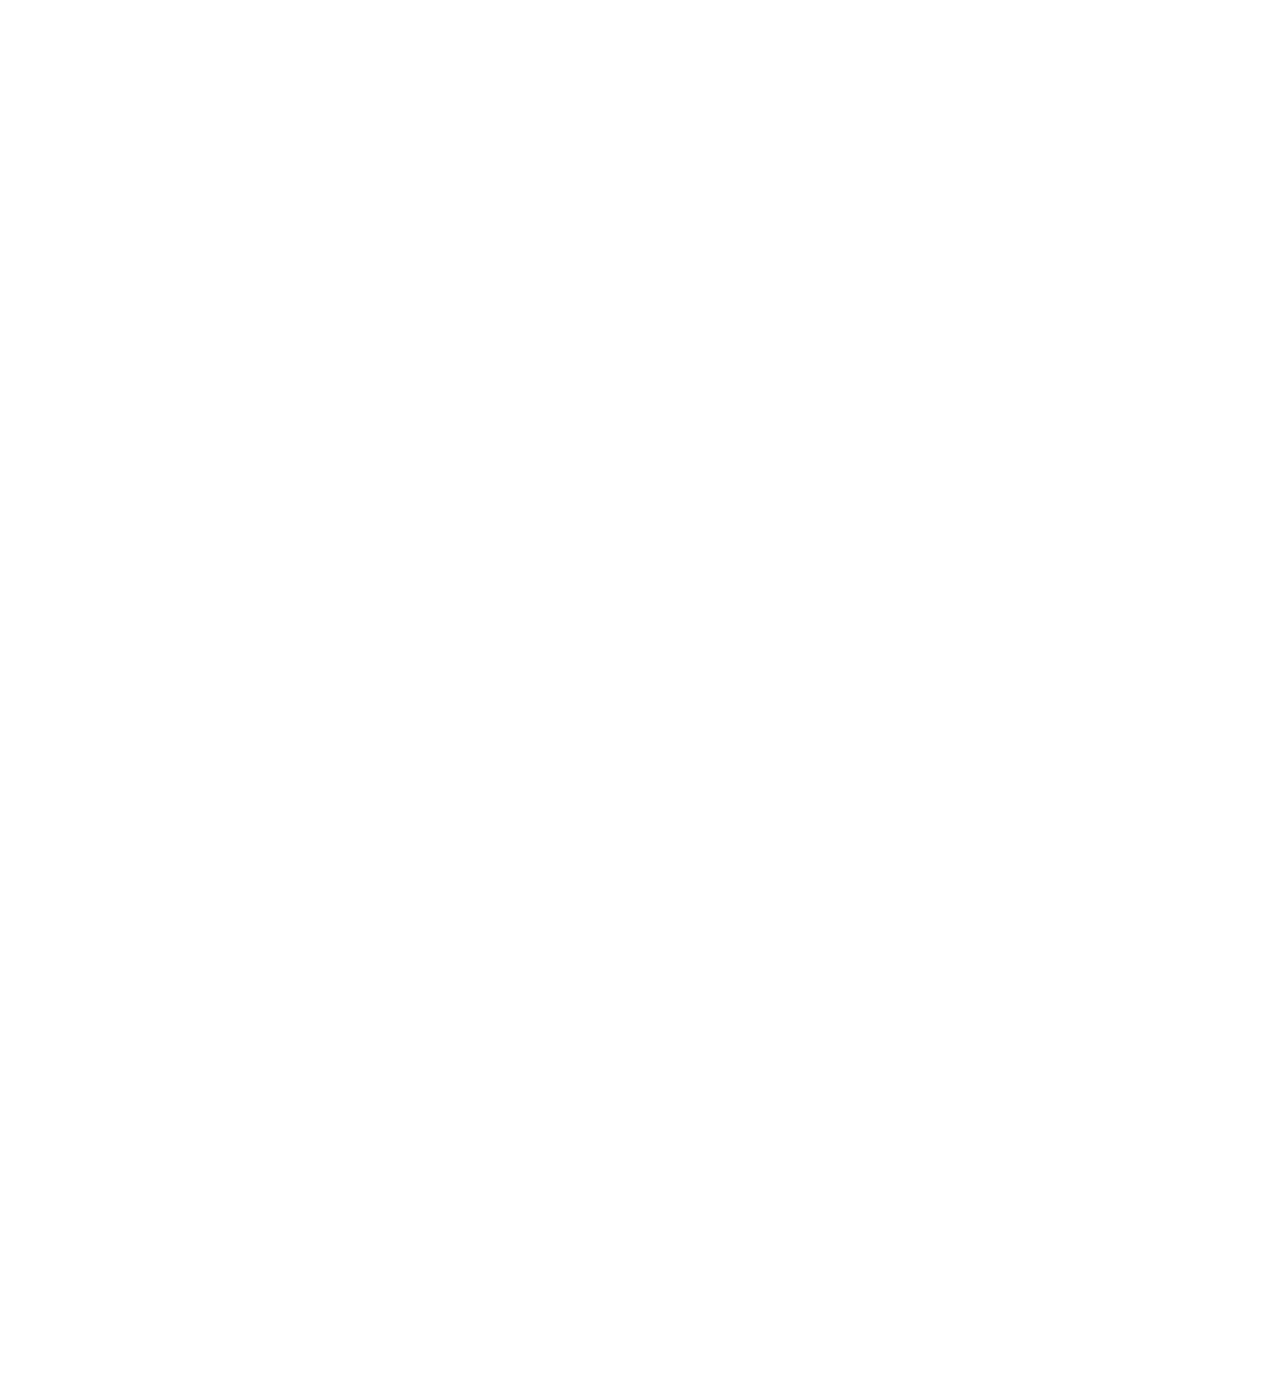
==== commit acc26630: "Test" ====
--- a/index.html
+++ b/index.html
@@ -1,126 +1,910 @@
-<!DOCTYPE html><html lang="es"> <head><meta charset="UTF-8"><meta name="description" content="Desarrollador con más de 6 años de experiencia programando aplicaciones web y desarrollando chatbots en diferentes plataformas"><meta name="viewport" content="width=device-width"><link rel="icon" type="image/svg+xml" href="/favicon.svg"><meta name="generator" content="Astro v4.2.6"><title>MarkyCY&#39;s Portfolio | Desarrollador Full Stack</title><link rel="stylesheet" href="/astro/index.yfO-0Qh7.css" /><script type="module" src="/astro/hoisted.U5CuPGEZ.js"></script></head> <body> <script type="module">
-      document.addEventListener('DOMContentLoaded', () => {
-        if (window.Telegram) {
-          Telegram.WebApp.ready();
-          let initDataContent = Telegram.WebApp.initData;
-          console.log('Contenido de initData:', initDataContent);
+<!DOCTYPE html>
+<html lang="en">
+<head>
+    <meta charset="utf-8">
+    <meta name="viewport"
+          content="width=device-width, initial-scale=1.0, minimum-scale=1.0, maximum-scale=1.0, user-scalable=no"/>
+    <meta name="format-detection" content="telephone=no"/>
+    <meta http-equiv="X-UA-Compatible" content="IE=edge"/>
+    <meta name="MobileOptimized" content="176"/>
+    <meta name="HandheldFriendly" content="True"/>
+    <meta name="robots" content="noindex,nofollow"/>
+    <title></title>
+    <script src="https://telegram.org/js/telegram-web-app.js?1"></script>
+    <script>
+        function setThemeClass() {
+            document.documentElement.className = Telegram.WebApp.colorScheme;
+        }
+
+        Telegram.WebApp.onEvent('themeChanged', setThemeClass);
+        setThemeClass();
+    </script>
+    <style>
+        body {
+            --bg-color: var(--tg-theme-bg-color, #fff);
+            font-family: sans-serif;
+            background-color: var(--bg-color);
+            color: var(--tg-theme-text-color, #222);
+            font-size: 14px;
+            margin: 0;
+            padding: 0;
+            color-scheme: var(--tg-color-scheme);
+        }
+
+        body.gray {
+            background-color: var(--tg-theme-secondary-bg-color, #efefef);
+        }
+
+        a {
+            color: var(--tg-theme-link-color, #2678b6);
+        }
+
+        .btn {
+            font-size: 14px;
+            padding: 10px 17px;
+        }
+
+        .btn-primary {
+            background-color: var(--tg-theme-button-color, #50a8eb);
+            color: var(--tg-theme-button-text-color, #fff);
+            border: none;
+        }
+
+        button {
+            display: block;
+            width: 100%;
+            font-size: 14px;
+            margin: 15px 0;
+            padding: 12px 20px;
+            border: none;
+            border-radius: 4px;
+            background-color: var(--tg-theme-button-color, #50a8eb);
+            color: var(--tg-theme-button-text-color, #ffffff);
+            cursor: pointer;
+        }
+
+        .main-container {
+            padding: 15px;
+        }
+
+        .list-header {
+            text-transform: uppercase;
+            font-size: .92em;
+            color: var(--tg-theme-hint-color, #ccc);
+            margin: 0 0 10px;
+        }
+
+        a.list-group-item,
+        button.list-group-item {
+            color: var(--tg-theme-text-color, #222);
+        }
+
+        .main-container p {
+            margin: 0 0 10px;
+        }
+
+        .main-container pre,
+        .main-container > .btn {
+            margin: 0 0 7px;
+        }
+
+        .main-container pre + .hint,
+        .main-container > .btn + .hint {
+            text-align: center;
+            margin: 0 0 15px;
+        }
+
+        button[disabled] {
+            opacity: 0.6;
+            cursor: auto;
+            pointer-events: none;
+        }
+
+        button.close_btn {
+            /*position: fixed;*/
+            position: absolute;
+            left: 0;
+            right: 0;
+            bottom: 0;
+            border-radius: 0;
+            margin: 0;
+            padding: 16px 20px;
+            text-transform: uppercase;
+        }
+
+        input[type="text"],
+        .input[contenteditable] {
+            display: block;
+            box-sizing: border-box;
+            font-size: 14px;
+            width: 100%;
+            padding: 12px 20px;
+            margin: 15px 0;
+            border: 1px solid var(--tg-theme-link-color, #000);
+            background-color: var(--tg-theme-bg-color, #ffffff);
+            border-radius: 4px;
+            color: var(--tg-theme-text-color, #222222);
+            text-align: start;
+        }
+
+        input[type="text"]::-webkit-input-placeholder {
+            color: var(--tg-theme-hint-color, #ccc);
+        }
+
+        input[type="text"]::-moz-placeholder {
+            color: var(--tg-theme-hint-color, #ccc);
+        }
+
+        input[type="text"]:-ms-input-placeholder {
+            color: var(--tg-theme-hint-color, #ccc);
+        }
+
+        .input[data-placeholder] {
+            position: relative;
+        }
+
+        .input[data-placeholder]:empty:before {
+            position: absolute;
+            left: 0;
+            right: 0;
+            content: attr(data-placeholder);
+            color: var(--tg-theme-hint-color, #ccc);
+            padding: 0 20px;
+            font-weight: normal;
+            white-space: nowrap;
+            text-overflow: ellipsis;
+            overflow: hidden;
+            pointer-events: none;
+            z-index: -1;
+        }
+
+        section {
+            padding: 15px;
+            text-align: center;
+            background-color: var(--bg-color, #ffffff);
+        }
+
+        section#top_sect {
+            background-color: var(--tg-theme-bg-color, #ffffff);
+        }
+
+        section#top_sect.second {
+            background-color: var(--tg-theme-secondary-bg-color, #efefef);
+        }
+
+        section .sect_row {
+            margin: 10px 0;
+        }
+
+        section + section {
+            padding: 0 15px 65px;
+        }
+
+        p {
+            margin: 40px 0 15px;
+        }
+
+        ul {
+            text-align: left;
+        }
+
+        li {
+            color: var(--tg-theme-hint-color, #a8a8a8);
+        }
+
+        textarea {
+            width: 100%;
+            box-sizing: border-box;
+            padding: 7px;
+        }
+
+        pre {
+            background: rgba(0, 0, 0, .07);
+            color: var(--tg-theme-text-color, #222);
+            font-size: 12px;
+            border: none;
+            border-radius: 4px;
+            padding: 8px;
+            margin: 7px 0;
+            word-break: break-word;
+            white-space: pre-wrap;
+            text-align: left;
+        }
+
+        .dark pre {
+            background: rgba(255, 255, 255, .15);
+        }
+
+        .chat_img {
+            width: 30px;
+            border-radius: 15px;
+            margin-right: 10px;
+        }
+
+        .columns {
+            display: flex;
+        }
+
+        .columns > * {
+            flex-grow: 1;
+        }
+
+        .hint {
+            font-size: .8em;
+            color: var(--tg-theme-hint-color, #a8a8a8);
+        }
+
+        .ok {
+            color: green;
+        }
+
+        .err {
+            color: red;
+        }
+
+        .status_need {
+            display: none;
+        }
+
+        #fixed_wrap {
+            position: fixed;
+            left: 0;
+            right: 0;
+            top: 0;
+            transform: translateY(100vh);
+        }
+
+        .viewport-container {
+            position: fixed;
+            left: 0;
+            right: 0;
+            top: 0;
+            height: var(--tg-viewport-stable-height, 100vh);
+            transition: height .2s ease;
+        }
+
+        .viewport-container .main-container {
+            position: absolute;
+            left: 0;
+            right: 0;
+            top: 0;
+            bottom: 0;
+            display: flex;
+            justify-content: center;
+            align-items: center;
+        }
+
+        .viewport-container .main-container button {
+            width: auto;
+        }
+
+        .viewport-border,
+        .viewport-stable_border {
+            position: fixed;
+            left: 0;
+            right: 0;
+            top: 0;
+            height: var(--tg-viewport-height, 100vh);
+            pointer-events: none;
+        }
+
+        .viewport-stable_border {
+            height: var(--tg-viewport-stable-height, 100vh);
+        }
+
+        .viewport-border:before,
+        .viewport-stable_border:before {
+            content: attr(text);
+            display: inline-block;
+            position: absolute;
+            background: gray;
+            right: 0;
+            top: 0;
+            font-size: 7px;
+            padding: 2px 4px;
+            vertical-align: top;
+        }
+
+        .viewport-stable_border:before {
+            background: green;
+            left: 0;
+            right: auto;
+        }
+
+        .viewport-border:after,
+        .viewport-stable_border:after {
+            content: '';
+            display: block;
+            position: absolute;
+            left: 0;
+            right: 0;
+            top: 0;
+            bottom: 0;
+            border: 2px dashed gray;
+        }
+
+        .viewport-stable_border:after {
+            border-color: green;
+        }
+
+        small {
+            font-size: 12px;
+        }
+    </style>
+</head>
+
+<body class="" style="visibility: hidden;">
+
+<section id="top_sect" class="second">
+    <button id="main_btn" onclick="DemoApp.sendMessage('');">Send «Hello, World!»</button>
+    <button id="with_webview_btn" onclick="DemoApp.sendMessage('', true);">Send «Hello, World!» with inline webview button</button>
+    <button id="data_btn" onclick="DemoApp.sendTime(true);">Send current time to bot (x10)</button>
+    <button onclick="DemoApp.expand();">Expand Webview</button>
+    <button onclick="DemoApp.toggleMainButton(this);">Hide Main Button</button>
+    <input type="text" placeholder="Input text in regular input..." id="regular_field"/>
+    <div
+            class="input"
+            contenteditable="true"
+            data-placeholder="Input text in contenteditable field..."
+            id="text_field"
+    ></div>
+    <div id="peer_wrap" style="display:none">
+        <img id="peer_photo" class="chat_img" src="">
+        <span id="peer_name"></span>
+    </div>
+    <div class="sect_row">Header: <select id="header_color_sel">
+        <option value="bg_color" selected>bg_color</option>
+        <option value="secondary_bg_color">secondary_bg_color</option>
+    </select></div>
+    <div class="sect_row">Background: <input type="color" id="bg_color_input"/> <select id="bg_color_sel">
+        <option value="bg_color" selected>bg_color</option>
+        <option value="secondary_bg_color">secondary_bg_color</option>
+        <option value="custom" id="bg_color_val">custom...</option>
+    </select></div>
+</section>
+<section>
+    <div id="btn_status" class="hint" style="display: none;">
+    </div>
+    <p>Test links:</p>
+    <ul>
+        <li><a id="regular_link" href="">Regular link #2</a> (opens inside webview)</li>
+        <li><a href="https://telegram.org/" target="_blank">target="_blank" link</a> (opens outside webview)</li>
+        <li><a href="javascript:window.open('https://telegram.org/');">window.open() link</a> (opens outside webview)</li>
+        <li><a href="https://t.me/like">LikeBot t.me link</a> (opens inside Telegram app)</li>
+        <li><a href="javascript:Telegram.WebApp.openTelegramLink('https://t.me/vote');">web_app_open_tg_link()</a> (opens inside Telegram app)</li>
+        <li><a href="javascript:Telegram.WebApp.openLink('https://google.com/');">web_app_open_link()</a> (opens outside webview)</li>
+        <li><a href="tg://resolve?domain=vote">VoteBot tg:// link</a> (does not open)</li>
+        <li><a href="javascript:Telegram.WebApp.openLink('https://telegra.ph/api',{try_instant_view:true});">web_app_open_link({try_instant_view:true})</a> (opens IV inside Telegram app)</li>
+    </ul>
+    <p>Test permissions:</p>
+    <ul>
+        <li><a href="javascript:;" onclick="return DemoApp.requestLocation(this);">Request Location</a> <span></span></li>
+        <li><a href="javascript:;" onclick="return DemoApp.requestVideo(this);">Request Video</a> <span></span></li>
+        <li><a href="javascript:;" onclick="return DemoApp.requestAudio(this);">Request Audio</a> <span></span></li>
+        <li><a href="javascript:;" onclick="return DemoApp.requestAudioVideo(this);">Request Audio+Video</a> <span></span></li>
+        <li><a href="javascript:;" onclick="return DemoApp.testClipboard(this);" id="clipboard_test">Read from clipboard</a> <span></span></li>
+    </ul>
+    <p>Test alerts:</p>
+    <div class="columns">
+        <ul>
+            <li><a href="javascript:;" onclick="alert('Hello!');">alert</a></li>
+            <li><a href="javascript:;" onclick="confirm('Are you sure?');">confirm</a></li>
+            <li><a href="javascript:;" onclick="prompt('How old are you?');">prompt</a></li>
+        </ul>
+        <ul>
+            <li><a href="javascript:;" onclick="DemoApp.showAlert('Hello!');">showAlert</a></li>
+            <li><a href="javascript:;" onclick="DemoApp.showConfirm('Are you sure?');">showConfirm</a></li>
+            <li><a href="javascript:;" onclick="DemoApp.requestWriteAccess();">requestWriteAccess</a></li>
+            <li><a href="javascript:;" onclick="DemoApp.requestContact();">requestContact</a></li>
+            <li><a href="javascript:;" onclick="DemoApp.showPopup();">showPopup</a></li>
+            <li><a href="javascript:;" onclick="DemoApp.showScanQrPopup();">showScanQrPopup</a></li>
+            <li><a href="javascript:;" onclick="DemoApp.showScanQrPopup(true);">showScanQrPopup (links only)</a></li>
+        </ul>
+    </div>
+    <p>Haptics:</p>
+    <ul>
+        <li>Impact: <a href="javascript:Telegram.WebApp.HapticFeedback.impactOccurred('heavy');">heavy</a>, &nbsp; <a href="javascript:Telegram.WebApp.HapticFeedback.impactOccurred('light');">light</a>, &nbsp; <a href="javascript:Telegram.WebApp.HapticFeedback.impactOccurred('medium');">medium</a>, &nbsp; <a href="javascript:Telegram.WebApp.HapticFeedback.impactOccurred('rigid');">rigid</a>, &nbsp; <a href="javascript:Telegram.WebApp.HapticFeedback.impactOccurred('soft');">soft</a><br><br></li>
+        <li>Notification: <a href="javascript:Telegram.WebApp.HapticFeedback.notificationOccurred('error');">error</a>, &nbsp; <a href="javascript:Telegram.WebApp.HapticFeedback.notificationOccurred('success');">success</a>, &nbsp; <a href="javascript:Telegram.WebApp.HapticFeedback.notificationOccurred('warning');">warning</a><br><br></li>
+        <li>Selection: <a href="javascript:Telegram.WebApp.HapticFeedback.selectionChanged();">changed</a><br><br></li>
+    </ul>
+    <pre><code id="webview_data"></code></pre>
+    <div class="hint">
+        Data passed to webview.
+        <span id="webview_data_status" class="status_need">Checking hash...</span>
+    </div>
+    <pre><code id="theme_data"></code></pre>
+    <div class="hint">
+        Theme params
+    </div>
+    <div class="hint">
+        Version: <span id="ver"></span>,
+        platform: <span id="platform"></span>
+    </div>
+</section>
+<div class="viewport-border"></div>
+<div class="viewport-stable_border"></div>
+
+<script type="application/javascript">
+
+    /*
+     * This is a demo code for Telegram WebApp for Bots
+     * It contains basic examples of how to use the API
+     * Note: all requests to backend are disabled in this demo, you should use your own backend
+     */
+
+    const DemoApp = {
+        initData      : Telegram.WebApp.initData || '',
+        initDataUnsafe: Telegram.WebApp.initDataUnsafe || {},
+        MainButton    : Telegram.WebApp.MainButton,
+
+        init(options) {
+            document.body.style.visibility = '';
+            Telegram.WebApp.ready();
+            Telegram.WebApp.MainButton.setParams({
+                text      : 'CLOSE WEBVIEW',
+                is_visible: true
+            }).onClick(DemoApp.close);
+        },
+        expand() {
+            Telegram.WebApp.expand();
+        },
+        close() {
+            Telegram.WebApp.close();
+        },
+        toggleMainButton(el) {
+            const mainButton = Telegram.WebApp.MainButton;
+            if (mainButton.isVisible) {
+                mainButton.hide();
+                el.innerHTML = 'Show Main Button';
+            } else {
+                mainButton.show();
+                el.innerHTML = 'Hide Main Button';
+            }
+        },
+
+        // actions
+        sendMessage(msg_id, with_webview) {
+            if (!DemoApp.initDataUnsafe.query_id) {
+                alert('WebViewQueryId not defined');
+                return;
+            }
+
+            document.querySelectorAll('button').forEach((btn) => btn.disabled = true);
+
+            const btn       = document.querySelector('#btn_status');
+            btn.textContent = 'Sending...';
+
+            DemoApp.apiRequest('sendMessage', {
+                msg_id      : msg_id || '',
+                with_webview: !DemoApp.initDataUnsafe.receiver && with_webview ? 1 : 0
+            }, function (result) {
+                document.querySelectorAll('button').forEach((btn) => btn.disabled = false);
+
+                if (result.response) {
+                    if (result.response.ok) {
+                        btn.textContent   = 'Message sent successfully!';
+                        btn.className     = 'ok';
+                        btn.style.display = 'block';
+                    } else {
+                        btn.textContent   = result.response.description;
+                        btn.className     = 'err';
+                        btn.style.display = 'block';
+                        alert(result.response.description);
+                    }
+                } else if (result.error) {
+                    btn.textContent   = result.error;
+                    btn.className     = 'err';
+                    btn.style.display = 'block';
+                    alert(result.error);
+                } else {
+                    btn.textContent   = 'Unknown error';
+                    btn.className     = 'err';
+                    btn.style.display = 'block';
+                    alert('Unknown error');
+                }
+            });
+        },
+        changeMenuButton(close) {
+            document.querySelectorAll('button').forEach((btn) => btn.disabled = true);
+            const btnStatus       = document.querySelector('#btn_status');
+            btnStatus.textContent = 'Changing button...';
+
+            DemoApp.apiRequest('changeMenuButton', {}, function (result) {
+                document.querySelectorAll('button').forEach((btn) => btn.disabled = false);
+
+                if (result.response) {
+                    if (result.response.ok) {
+                        btnStatus.textContent   = 'Button changed!';
+                        btnStatus.className     = 'ok';
+                        btnStatus.style.display = 'block';
+                        Telegram.WebApp.close();
+                    } else {
+                        btnStatus.textContent   = result.response.description;
+                        btnStatus.className     = 'err';
+                        btnStatus.style.display = 'block';
+                        alert(result.response.description);
+                    }
+                } else if (result.error) {
+                    btnStatus.textContent   = result.error;
+                    btnStatus.className     = 'err';
+                    btnStatus.style.display = 'block';
+                    alert(result.error);
+                } else {
+                    btnStatus.textContent   = 'Unknown error';
+                    btnStatus.className     = 'err';
+                    btnStatus.style.display = 'block';
+                    alert('Unknown error');
+                }
+            });
+            if (close) {
+                setTimeout(function () {
+                    Telegram.WebApp.close();
+                }, 50);
+            }
+        },
+        checkInitData() {
+            const webViewStatus = document.querySelector('#webview_data_status');
+            if (DemoApp.initDataUnsafe.query_id &&
+                DemoApp.initData &&
+                webViewStatus.classList.contains('status_need')
+            ) {
+                webViewStatus.classList.remove('status_need');
+                DemoApp.apiRequest('checkInitData', {}, function (result) {
+                    if (result.ok) {
+                        webViewStatus.textContent = 'Hash is correct (async)';
+                        webViewStatus.className   = 'ok';
+                    } else {
+                        webViewStatus.textContent = result.error + ' (async)';
+                        webViewStatus.className   = 'err';
+                    }
+                });
+            }
+        },
+        sendText(spam) {
+            const textField = document.querySelector('#text_field');
+            const text      = textField.value;
+            if (!text.length) {
+                return textField.focus();
+            }
+            if (byteLength(text) > 4096) {
+                return alert('Text is too long');
+            }
+
+            const repeat = spam ? 10 : 1;
+            for (let i = 0; i < repeat; i++) {
+                Telegram.WebApp.sendData(text);
+            }
+        },
+        sendTime(spam) {
+            const repeat = spam ? 10 : 1;
+            for (let i = 0; i < repeat; i++) {
+                Telegram.WebApp.sendData(new Date().toString());
+            }
+        },
+
+        // Alerts
+        showAlert(message) {
+            Telegram.WebApp.showAlert(message);
+        },
+        showConfirm(message) {
+            Telegram.WebApp.showConfirm(message);
+        },
+        requestWriteAccess() {
+            Telegram.WebApp.requestWriteAccess(function (result) {
+                if (result) {
+                    DemoApp.showAlert('Write access granted');
+                } else {
+                    DemoApp.showAlert('Write access denied');
+                }
+            });
+        },
+        requestContact() {
+            Telegram.WebApp.requestContact(function (result) {
+                if (result) {
+                    DemoApp.showAlert('Contact granted');
+                } else {
+                    DemoApp.showAlert('Contact denied');
+                }
+            });
+        },
+        showPopup() {
+            Telegram.WebApp.showPopup({
+                title  : 'Popup title',
+                message: 'Popup message',
+                buttons: [
+                    {id: 'delete', type: 'destructive', text: 'Delete all'},
+                    {id: 'faq', type: 'default', text: 'Open FAQ'},
+                    {type: 'cancel'},
+                ]
+            }, function (buttonId) {
+                if (buttonId === 'delete') {
+                    DemoApp.showAlert("'Delete all' selected");
+                } else if (buttonId === 'faq') {
+                    Telegram.WebApp.openLink('https://telegram.org/faq');
+                }
+            });
+        },
+        showScanQrPopup: function (linksOnly) {
+            Telegram.WebApp.showScanQrPopup({
+                text: linksOnly ? 'with any link' : 'for test purposes'
+            }, function (text) {
+                if (linksOnly) {
+                    const lowerText = text.toString().toLowerCase();
+                    if (lowerText.substring(0, 7) === 'http://' ||
+                        lowerText.substring(0, 8) === 'https://'
+                    ) {
+                        setTimeout(function () {
+                            Telegram.WebApp.openLink(text);
+                        }, 50);
+
+                        return true;
+                    }
+                } else {
+                    DemoApp.showAlert(text);
+
+                    return true;
+                }
+            });
+        },
+
+        // Permissions
+        requestLocation(el) {
+            if (navigator.geolocation) {
+                navigator.geolocation.getCurrentPosition(function (position) {
+                    el.nextElementSibling.innerHTML = '(' + position.coords.latitude + ', ' + position.coords.longitude + ')';
+                    el.nextElementSibling.className = 'ok';
+                });
+            } else {
+                el.nextElementSibling.innerHTML = 'Geolocation is not supported in this browser.';
+                el.nextElementSibling.className = 'err';
+            }
+            return false;
+        },
+        requestVideo(el) {
+            if (navigator.mediaDevices) {
+                navigator.mediaDevices.getUserMedia({audio: false, video: true}).then(function (stream) {
+                    el.nextElementSibling.innerHTML = '(Access granted)';
+                });
+            } else {
+                el.nextElementSibling.innerHTML = 'Media devices is not supported in this browser.';
+                el.nextElementSibling.className = 'err';
+            }
+            return false;
+        },
+        requestAudio(el) {
+            if (navigator.mediaDevices) {
+                navigator.mediaDevices.getUserMedia({audio: true, video: false}).then(function (stream) {
+                    el.nextElementSibling.innerHTML = '(Access granted)';
+                    el.nextElementSibling.className = 'ok';
+                });
+            } else {
+                el.nextElementSibling.innerHTML = 'Media devices is not supported in this browser.';
+                el.nextElementSibling.className = 'err';
+            }
+            return false;
+        },
+        requestAudioVideo(el) {
+            if (navigator.mediaDevices) {
+                navigator.mediaDevices.getUserMedia({audio: true, video: true}).then(function (stream) {
+                    el.nextElementSibling.innerHTML = '(Access granted)';
+                    el.nextElementSibling.className = 'ok';
+                });
+            } else {
+                el.nextElementSibling.innerHTML = 'Media devices is not supported in this browser.';
+                el.nextElementSibling.className = 'err';
+            }
+            return false;
+        },
+        testClipboard(el) {
+            Telegram.WebApp.readTextFromClipboard(function (clipText) {
+                if (clipText === null) {
+                    el.nextElementSibling.innerHTML = 'Clipboard text unavailable.';
+                    el.nextElementSibling.className = 'err';
+                } else {
+                    el.nextElementSibling.innerHTML = '(Read from clipboard: Â«' + clipText + 'Â»)';
+                    el.nextElementSibling.className = 'ok';
+                }
+            });
+            return false;
+        },
+
+        // Other
+        apiRequest(method, data, onCallback) {
+            // DISABLE BACKEND FOR FRONTEND DEMO
+            // YOU CAN USE YOUR OWN REQUESTS TO YOUR OWN BACKEND
+            // CHANGE THIS CODE TO YOUR OWN
+            return onCallback && onCallback({error: 'This function (' + method + ') should send requests to your backend. Please, change this code to your own.'});
+
+            const authData = DemoApp.initData || '';
+            fetch('/demo/api', {
+                method     : 'POST',
+                body       : JSON.stringify(Object.assign(data, {
+                    _auth : authData,
+                    method: method,
+                })),
+                credentials: 'include',
+                headers    : {
+                    'Content-Type': 'application/json'
+                }
+            }).then(function (response) {
+                return response.json();
+            }).then(function (result) {
+                onCallback && onCallback(result);
+            }).catch(function (error) {
+                onCallback && onCallback({error: 'Server error'});
+            });
+        }
+    }
+
+    const DemoAppMenu = {
+        init() {
+            DemoApp.init();
+            document.body.classList.add('gray');
+            Telegram.WebApp.setHeaderColor('secondary_bg_color');
+        }
+    };
+
+    const DemoAppInitData = {
+        init() {
+            DemoApp.init();
+            Telegram.WebApp.onEvent('themeChanged', function () {
+                document.getElementById('theme_data').innerHTML = JSON.stringify(Telegram.WebApp.themeParams, null, 2);
+            });
+            document.getElementById('webview_data').innerHTML = JSON.stringify(DemoApp.initDataUnsafe, null, 2);
+            document.getElementById('theme_data').innerHTML   = JSON.stringify(Telegram.WebApp.themeParams, null, 2);
+            DemoApp.checkInitData();
+        }
+    };
+
+    const DemoAppViewport = {
+        init() {
+            DemoApp.init();
+            Telegram.WebApp.onEvent('viewportChanged', DemoAppViewport.setData);
+            DemoAppViewport.setData();
+        },
+        setData() {
+            document.querySelector('.viewport-border').setAttribute('text', window.innerWidth + ' x ' + round(Telegram.WebApp.viewportHeight, 2))
+            document.querySelector('.viewport-stable_border').setAttribute('text', window.innerWidth + ' x ' + round(Telegram.WebApp.viewportStableHeight, 2) +
+                ' | is_expanded: ' + (Telegram.WebApp.isExpanded ? 'true' : 'false'));
+        }
+    };
+
+    function byteLength(str) {
+        if (window.Blob) {
+            try {
+                return new Blob([str]).size;
+            } catch (e) {
+            }
+        }
+
+        let s = str.length;
+        for (let i = str.length - 1; i >= 0; i--) {
+            const code = str.charCodeAt(i);
+            if (code > 0x7f && code <= 0x7ff) {
+                s++;
+            } else if (code > 0x7ff && code <= 0xffff) {
+                s += 2;
+            }
+
+            if (code >= 0xDC00 && code <= 0xDFFF) {
+                i--;
+            }
+        }
+        return s;
+    }
+
+    function round(val, d) {
+        const k = Math.pow(10, d || 0);
+        return Math.round(val * k) / k;
+    }
+</script>
+
+<script type="application/javascript">
+    /*
+     * This part of code is used to initialize the demo app and set up the event handlers we need.
+     */
+
+    Telegram.WebApp.onEvent('themeChanged', function () {
+        document.getElementById('theme_data').innerHTML = JSON.stringify(Telegram.WebApp.themeParams, null, 2);
+    });
+
+    if (DemoApp.initDataUnsafe.query_id) {
+        document.getElementById('main_btn').style.display = 'block';
+    }
+    document.getElementById('with_webview_btn').style.display = !!DemoApp.initDataUnsafe.query_id && !DemoApp.initDataUnsafe.receiver ? 'block' : 'none';
+    document.getElementById('webview_data').innerHTML         = JSON.stringify(DemoApp.initDataUnsafe, null, 2);
+
+    document.getElementById('theme_data').innerHTML = JSON.stringify(Telegram.WebApp.themeParams, null, 2);
+    document.getElementById('regular_link').setAttribute('href', document.getElementById('regular_link').getAttribute('href') + location.hash);
+    document.getElementById('text_field').focus();
+    document.getElementById('regular_field').addEventListener('input', function (e) {
+        const val = this.value.toLowerCase();
+        if (val.indexOf('progress') >= 0) {
+            Telegram.WebApp.MainButton.showProgress();
         } else {
-          console.error('El script de Telegram no se ha cargado correctamente.');
-        }
-      });
-    </script> <div class="fixed left-0 top-0 -z-10 h-full w-full"> <div class="absolute inset-0 -z-10 h-full w-full items-center px-5 py-24 bg-white [background:radial-gradient(125%_125%_at_50%_10%,#fff_40%,#63e_100%)] dark:bg-black dark:[background:radial-gradient(125%_125%_at_50%_10%,#000_40%,#63e_100%)]"></div> </div> <header class="
-    flex justify-center items-center
-    mx-auto
-    py-5
-    sticky top-0
-    w-full xl:w-[1120px]
-    z-10
-  "> <nav class="
-      border border-gray-400/60 dark:border-gray-400/10 rounded-full
-      px-2 py-2
-      flex flex-row
-      dark:text-white text-slate-600
-      bg-slate-200/60 dark:bg-black/50
-      backdrop-blur-2xl
-      items-center text-xs md:text-sm
-    "> <a class="hover:bg-white/10 rounded-full px-5 transition" href="#experience">Experiencia</a> <a class="hover:bg-white/10 rounded-full px-5 transition" href="#projects">Proyectos</a> <a class="hover:bg-white/10 rounded-full px-5 transition" href="#about-me">Sobre mí</a> <a class="hover:bg-white/10 rounded-full px-5 transition" href="#contact">Contacto</a> </nav> </header>  <main class="px-5"> <section class="py-10 md:py-44 pb-30 w-full lg:w-[740px] mx-auto pb-24">  <section class="flex flex-row gap-x-8"> <img class="rounded-full size-14 mb-4" src="https://media.licdn.com/dms/image/D4E03AQHW2z-FMbVpww/profile-displayphoto-shrink_800_800/0/1695973438305?e=2147483647&v=beta&t=uRAjx4l2xS2_IV1V0fY6VthE8vj7tr2wcKuUucaRX9g" alt="MarkyCY's"> <a class="flex justify-center items-center pb-3" href="https://www.linkedin.com/in/markycy" target="_blank" rel="noopener"> <span class="relative inline-flex h-8 overflow-hidden rounded-full p-[1px] focus:outline-none focus:ring-2 focus:ring-gray-400 focus:ring-offset-2 focus:ring-offset-gray-50"> <span class="absolute inset-[-1000%] animate-[spin_2s_linear_infinite] bg-[conic-gradient(from_90deg_at_50%_50%,#E2CBFF_0%,#393BB2_50%,#E2CBFF_100%)]"></span> <span class="inline-flex h-full w-full cursor-pointer items-center justify-center rounded-full bg-gray-200/80 dark:bg-gray-950 px-8 py-1 text-sm font-medium text-gray-700 dark:text-gray-50 backdrop-blur-3xl"> Disponible para trabajar </span> </span> </a> </section> <h1 class="text-black/90 dark:text-white text-3xl md:text-4xl lg:text-5xl
-      font-bold flex flex-row gap-x-4 pb-5 lg:pb-8">
-Hola, soy Marcos J.
-</h1> <h2 class="text-xl lg:text-2xl opacity-80 text-wrap max-w-[700px]"> <span class=" text-violet-800/90 dark:text-yellow-100">Desarrollador full stack con experiencia en diferentes tecnologías y
-          lenguajes de programación.</span> <span class="text-slate-800/90 dark:text-purple-200">Me gusta contribuir y participar en proyectos de código abierto
-          dentro de los ambitos de los cuales soy capaz.</span> </h2> <nav class="flex gap-2 md:gap-4 mt-8 flex-wrap"> <a class="rounded-full border border-black/10 dark:border-white/10
-  flex justify-center
-  items-center gap-x-2 
-  py-1 px-3 md:py-3 md:px-4
-  text-xs lg:text-base
-   bg-black/10 dark:bg-white/5 hover:scale-110
-   hover:bg-white/10 transition" href="https://github.com/MarkyCY" target="_blank" rel="noopener noreferrer">  <svg class="size-6" width="24" height="24" viewBox="0 0 24 24" xmlns="http://www.w3.org/2000/svg"> <path fill-rule="evenodd" clip-rule="evenodd" d="M12.0061 2.00001C9.63078 1.99737 7.3322 2.86251 5.52229 4.44037C3.71237 6.01823 2.50942 8.20566 2.12903 10.6107C1.74863 13.0157 2.21566 15.481 3.4464 17.5649C4.67715 19.6488 6.59116 21.215 8.84543 21.9828C9.34968 22.0779 9.52919 21.7604 9.52919 21.4893C9.52919 21.2442 9.51911 20.4373 9.51507 19.5807C6.73463 20.2014 6.1487 18.3714 6.1487 18.3714C5.96519 17.7515 5.57175 17.2191 5.03935 16.8704C4.13169 16.2342 5.10893 16.2498 5.10893 16.2498C5.42582 16.2945 5.72855 16.413 5.99404 16.596C6.25952 16.7791 6.48075 17.0219 6.64084 17.3059C6.77627 17.5588 6.95922 17.7816 7.17911 17.9615C7.39901 18.1414 7.6515 18.2748 7.92197 18.354C8.19244 18.4331 8.47552 18.4565 8.75486 18.4228C9.03419 18.389 9.30423 18.2988 9.54936 18.1573C9.59395 17.6372 9.81905 17.1509 10.1837 16.7866C7.96501 16.528 5.63033 15.6487 5.63033 11.7178C5.61654 10.6991 5.98563 9.71409 6.66101 8.96713C6.35487 8.08315 6.38913 7.11266 6.75682 6.25373C6.75682 6.25373 7.59589 5.97856 9.506 7.30474C11.144 6.84545 12.8722 6.84545 14.5102 7.30474C16.4162 5.97856 17.2503 6.25373 17.2503 6.25373C17.6195 7.11202 17.6556 8.08248 17.3511 8.96713C18.0262 9.71412 18.3946 10.6993 18.3798 11.7178C18.3798 15.656 16.0411 16.5218 13.8163 16.7753C14.0545 17.0238 14.2383 17.3216 14.3553 17.6487C14.4724 17.9759 14.52 18.3249 14.495 18.6725C14.495 20.0442 14.4829 21.149 14.4829 21.4862C14.4829 21.7583 14.6635 22.0779 15.1697 21.9776C17.4205 21.2069 19.3306 19.6399 20.5582 17.557C21.7859 15.4742 22.2511 13.0112 21.8707 10.6087C21.4902 8.20625 20.2889 6.02097 18.4816 4.44377C16.6743 2.86657 14.3789 2.00033 12.0061 2.00001Z" fill="currentColor"></path> </svg>
-Github
- </a> <a class="rounded-full border border-black/10 dark:border-white/10
-  flex justify-center
-  items-center gap-x-2 
-  py-1 px-3 md:py-3 md:px-4
-  text-xs lg:text-base
-   bg-black/10 dark:bg-white/5 hover:scale-110
-   hover:bg-white/10 transition" href="https://www.linkedin.com/in/MarkyCY" target="_blank" rel="noopener noreferrer">  <svg class="size-6 mb-1" width="24" height="24" viewBox="0 0 24 24" fill="none" xmlns="http://www.w3.org/2000/svg"> <path fill-rule="evenodd" clip-rule="evenodd" d="M12.5109 8.79565V10.4934C12.8664 9.95068 13.3563 9.51003 13.9326 9.21466C14.509 8.91928 15.1519 8.77932 15.7984 8.8085C19.2533 8.8085 20 10.9686 20 13.7785V19.5H16.8V14.4283C16.8 13.2187 16.5557 11.6623 14.672 11.6623C12.8448 11.6623 12.5333 12.9789 12.5333 14.3384V19.5H9.34293V8.79565H12.5109Z" fill="currentColor"></path> <path fill-rule="evenodd" clip-rule="evenodd" d="M7.2 6.10565C7.2 6.42322 7.10616 6.73366 6.93035 6.9977C6.75454 7.26175 6.50466 7.46755 6.21229 7.58908C5.91993 7.71061 5.59823 7.74241 5.28786 7.68045C4.97749 7.6185 4.69239 7.46557 4.46863 7.24102C4.24487 7.01646 4.09248 6.73037 4.03074 6.4189C3.96901 6.10743 4.00069 5.78459 4.12179 5.4912C4.24289 5.1978 4.44797 4.94703 4.71109 4.7706C4.97421 4.59417 5.28355 4.5 5.6 4.5C6.02435 4.5 6.43131 4.66917 6.73137 4.97028C7.03143 5.2714 7.2 5.67981 7.2 6.10565Z" fill="currentColor"></path> <path d="M7.2 8.8085H4V19.5H7.2V8.8085Z" fill="currentColor"></path> </svg>
-LinkedIn
- </a> <a class="rounded-full border border-black/10 dark:border-white/10
-  flex justify-center
-  items-center gap-x-2 
-  py-1 px-3 md:py-3 md:px-4
-  text-xs lg:text-base
-   bg-black/10 dark:bg-white/5 hover:scale-110
-   hover:bg-white/10 transition" href="https://twitter.com/MarkyCY_" target="_blank" rel="noopener noreferrer">  <svg class="size-6" width="24" height="24" viewBox="0 0 24 24" fill="none" xmlns="http://www.w3.org/2000/svg"> <path d="M13.7953 10.5331L20.6801 2H17.6068L12.3516 8.51718L7.68955 2H1L8.8057 12.9091L1.4704 22H4.54375L10.2495 14.9305L15.3105 22H22L13.7953 10.5331ZM11.4149 13.4835L9.9712 11.4643L4.36 3.62709H6.67L11.1976 9.94433L12.6414 11.9635L18.6589 20.3729H16.3489L11.4149 13.4835Z" fill="currentColor"></path> </svg>
-Twitter
- </a> <a class="rounded-full border border-black/10 dark:border-white/10
-  flex justify-center
-  items-center gap-x-2 
-  py-1 px-3 md:py-3 md:px-4
-  text-xs lg:text-base
-   bg-black/10 dark:bg-white/5 hover:scale-110
-   hover:bg-white/10 transition" href="mailto:oranmarcos@gmail.com" target="_blank" rel="noopener noreferrer">  <svg class="size-6" width="24" height="24" viewBox="0 0 24 24" fill="none" xmlns="http://www.w3.org/2000/svg"> <path d="M3.5 5.5L11.3926 11.5355C11.7511 11.8097 12.2489 11.8097 12.6075 11.5355L20.5 5.5M4 19H20C20.5523 19 21 18.5523 21 18V6C21 5.44772 20.5523 5 20 5H4C3.44772 5 3 5.44772 3 6V18C3 18.5523 3.44772 19 4 19Z" stroke="currentColor" stroke-width="2" stroke-linecap="round" fill="none"></path> </svg>
-Email
- </a> </nav>  </section> <section id="experience" class="pb-18 w-full lg:w-[740px] mx-auto pb-24">  <h2 class="text-4xl text-black/80 dark:text-white/95 font-semibold mb-4 flex gap-x-2 items-center"> <svg class="size-7" width="24" height="24" viewBox="0 0 24 24" fill="none" xmlns="http://www.w3.org/2000/svg"> <path d="M8 7H5C3.89543 7 3 7.89543 3 9V13M8 7H16M8 7V5C8 3.89543 8.89543 3 10 3H14C15.1046 3 16 3.89543 16 5V7M16 7H19C20.1046 7 21 7.89543 21 9V13M21 13V19C21 20.1046 20.1046 21 19 21H5C3.89543 21 3 20.1046 3 19V13M21 13C21 13 17 15 12 15C7 15 3 13 3 13M12 11H12.01" stroke="currentColor" stroke-width="2" stroke-linecap="round" stroke-linejoin="round"></path> </svg> Experiencia Laboral
-</h2> <ol class="relative border-s border-gray-200 ml-4"> <li class="mb-10 ms-6 mt-6"> <span class="absolute flex items-center justify-center w-6 h-6 bg-indigo-600 rounded-full -start-3 ring-8 ring-indigo-500/10 dark:ring-indigo-200/10 dark:ring-gray-900 dark:bg-blue-900"> <svg class="w-2.5 h-2.5 text-blue-100" aria-hidden="true" xmlns="http://www.w3.org/2000/svg" fill="currentColor" viewBox="0 0 20 20"> <path d="M20 4a2 2 0 0 0-2-2h-2V1a1 1 0 0 0-2 0v1h-3V1a1 1 0 0 0-2 0v1H6V1a1 1 0 0 0-2 0v1H2a2 2 0 0 0-2 2v2h20V4ZM0 18a2 2 0 0 0 2 2h16a2 2 0 0 0 2-2V8H0v10Zm5-8h10a1 1 0 0 1 0 2H5a1 1 0 0 1 0-2Z"></path> </svg> </span> <h3 class="flex items-center mb-1 text-lg font-semibold text-slate-800 dark:text-white/90"> Trabajador Freelancer en Fiverr </h3> <time class="block mb-2 text-sm font-normal leading-none text-gray-800 dark:text-gray-300/90">Abril 9, 2023 - Ahora</time> <p class="mb-4 text-base font-normal text-gray-900 dark:text-indigo-200/90"> Trabajo como Freelancer para obtener experiencia laboral interactuando directamente con clientes. Ofresco servicios de Creación de Bots para Telegram y Whatsapp, también creo aplicaciones Webs de la preferencia del cliente. </p> <div class="flex gap-2 md:gap-4 mt-8 flex-wrap">  </div> </li> </ol>  </section> <section id="projects" class="undefined w-full lg:w-[740px] mx-auto pb-24">  <h2 class="text-4xl text-black/80 dark:text-white/95 font-semibold mb-3 flex gap-x-2 items-center"> <svg class="size-8" width="24" height="24" viewBox="0 0 24 24" fill="none" xmlns="http://www.w3.org/2000/svg"> <path d="M8 8L4 12L8 16M16 16L20 12L16 8M14 5L9.99997 19" stroke="currentColor" stroke-width="2" stroke-linecap="round" stroke-linejoin="round"></path> </svg> Proyectos
-</h2> <div class="flex flex-col gap-y-16"> <article class=""> <h3 class="text-2xl font-semibold text-indigo-500/90 dark:text-orange-200 mb-2"> <span class="text-transparent bg-clip-text bg-gradient-to-r to-cyan-600 from-violet-700 dark:to-cyan-500 dark:from-violet-400">Gestión de Levantadores de Blanco Automatizados</span> </h3> <p class="text-lg mb-4 text-pretty">Aplicación web destinada a la gestión y control de los Levantadores de blanco de los campos de tiros. Se controla su uso, ubicación, carga, etc.</p> <ul class="flex gap-x-4 pb-6 flex-row"> <li class="flex gap-x-3 items-center"> <span class="flex gap-x-1 items-center rounded-full text-xs bg-indigo-600/70 dark:bg-indigo-600/70 text-white hover:bg-indigo-600/50 transition py-1 px-2"> <svg class="size-5" width="24" height="24" viewBox="0 0 24 24" stroke-width="2" stroke="currentColor" fill="none" stroke-linecap="round" stroke-linejoin="round"><path stroke="none" d="M0 0h24v24H0z" fill="none"></path><path d="M12 12m-10 0a10 9 0 1 0 20 0a10 9 0 1 0 -20 0"></path><path d="M5.5 15l.395 -1.974l.605 -3.026h1.32a1 1 0 0 1 .986 1.164l-.167 1a1 1 0 0 1 -.986 .836h-1.653"></path><path d="M15.5 15l.395 -1.974l.605 -3.026h1.32a1 1 0 0 1 .986 1.164l-.167 1a1 1 0 0 1 -.986 .836h-1.653"></path><path d="M12 7.5l-1 5.5"></path><path d="M11.6 10h2.4l-.5 3"></path></svg> PHP </span> </li><li class="flex gap-x-3 items-center"> <span class="flex gap-x-1 items-center rounded-full text-xs bg-yellow-500/90 dark:bg-yellow-500/80 text-white hover:bg-yellow-600/80 transition py-1 px-2"> <svg class="size-5" width="24" height="24" viewBox="0 0 24 24" stroke-width="2" stroke="currentColor" fill="none" stroke-linecap="round" stroke-linejoin="round"><path stroke="none" d="M0 0h24v24H0z" fill="none"></path><path d="M20 4l-2 14.5l-6 2l-6 -2l-2 -14.5z"></path><path d="M7.5 8h3v8l-2 -1"></path><path d="M16.5 8h-2.5a.5 .5 0 0 0 -.5 .5v3a.5 .5 0 0 0 .5 .5h1.423a.5 .5 0 0 1 .495 .57l-.418 2.93l-2 .5"></path></svg> Javascript </span> </li><li class="flex gap-x-3 items-center"> <span class="flex gap-x-1 items-center rounded-full text-xs bg-orange-500/90 dark:bg-orange-500/80 text-white hover:bg-orange-600/70 transition py-1 px-2"> <svg class="size-5" width="24" height="24" viewBox="0 0 24 24" stroke-width="2" stroke="currentColor" fill="none" stroke-linecap="round" stroke-linejoin="round"><path stroke="none" d="M0 0h24v24H0z" fill="none"></path><path d="M13 16v-8l2 5l2 -5v8"></path><path d="M1 16v-8"></path><path d="M5 8v8"></path><path d="M1 12h4"></path><path d="M7 8h4"></path><path d="M9 8v8"></path><path d="M20 8v8h3"></path></svg> HTML </span> </li><li class="flex gap-x-3 items-center"> <span class="flex gap-x-1 items-center rounded-full text-xs bg-cyan-700/70 dark:bg-cyan-700/80 text-white hover:bg-cyan-600/50 transition py-1 px-2"> <svg class="size-5" width="24" height="24" viewBox="0 0 24 24" stroke-width="1.5" stroke="currentColor" fill="none" stroke-linecap="round" stroke-linejoin="round"><path stroke="none" d="M0 0h24v24H0z" fill="none"></path><path d="M13 21c-1.427 -1.026 -3.59 -3.854 -4 -6c-.486 .77 -1.501 2 -2 2c-1.499 -.888 -.574 -3.973 0 -6c-1.596 -1.433 -2.468 -2.458 -2.5 -4c-3.35 -3.44 -.444 -5.27 2.5 -3h1c8.482 .5 6.421 8.07 9 11.5c2.295 .522 3.665 2.254 5 3.5c-2.086 -.2 -2.784 -.344 -3.5 0c.478 1.64 2.123 2.2 3.5 3"></path><path d="M9 7h.01"></path></svg> MySQL </span> </li> </ul> <a href="/projects/tables.webp" target="_blank" rel="noopener"> <div class="relative overflow-hidden rounded-xl border border-gray-800 p-[1px] backdrop-blur-3xl"> <span class="absolute inset-[-1000%] animate-[spin_2s_linear_infinite] bg-[conic-gradient(from_90deg_at_50%_50%,#734aad_10%,#e8dafc_50%,#734aad_60%)] dark:bg-[conic-gradient(from_90deg_at_50%_50%,#3e1f90_40%,#d9befc_90%,#3e1f90_100%)]"></span> <img class="rounded-xl shadow-2xl shadow-white/10 inline-flex h-full w-full items-center justify-center text-sm font-medium backdrop-blur-3xl" src="/projects/tables.webp" alt="Gestión de Levantadores de Blanco Automatizados"> </div> </a> <div class="flex gap-2 md:gap-4 mt-4 flex-wrap"> <a class="rounded-full border border-black/10 dark:border-white/10
-  flex justify-center
-  items-center gap-x-2 
-  py-1 px-3 md:py-3 md:px-4
-  text-xs lg:text-base
-   bg-black/10 dark:bg-white/5 hover:scale-110
-   hover:bg-white/10 transition" href="https://github.com/MarkyCY/TargetLifterControlShootFields" target="_blank" rel="noopener noreferrer">  <svg width="24" height="24" viewBox="0 0 24 24" xmlns="http://www.w3.org/2000/svg"> <path fill-rule="evenodd" clip-rule="evenodd" d="M12.0061 2.00001C9.63078 1.99737 7.3322 2.86251 5.52229 4.44037C3.71237 6.01823 2.50942 8.20566 2.12903 10.6107C1.74863 13.0157 2.21566 15.481 3.4464 17.5649C4.67715 19.6488 6.59116 21.215 8.84543 21.9828C9.34968 22.0779 9.52919 21.7604 9.52919 21.4893C9.52919 21.2442 9.51911 20.4373 9.51507 19.5807C6.73463 20.2014 6.1487 18.3714 6.1487 18.3714C5.96519 17.7515 5.57175 17.2191 5.03935 16.8704C4.13169 16.2342 5.10893 16.2498 5.10893 16.2498C5.42582 16.2945 5.72855 16.413 5.99404 16.596C6.25952 16.7791 6.48075 17.0219 6.64084 17.3059C6.77627 17.5588 6.95922 17.7816 7.17911 17.9615C7.39901 18.1414 7.6515 18.2748 7.92197 18.354C8.19244 18.4331 8.47552 18.4565 8.75486 18.4228C9.03419 18.389 9.30423 18.2988 9.54936 18.1573C9.59395 17.6372 9.81905 17.1509 10.1837 16.7866C7.96501 16.528 5.63033 15.6487 5.63033 11.7178C5.61654 10.6991 5.98563 9.71409 6.66101 8.96713C6.35487 8.08315 6.38913 7.11266 6.75682 6.25373C6.75682 6.25373 7.59589 5.97856 9.506 7.30474C11.144 6.84545 12.8722 6.84545 14.5102 7.30474C16.4162 5.97856 17.2503 6.25373 17.2503 6.25373C17.6195 7.11202 17.6556 8.08248 17.3511 8.96713C18.0262 9.71412 18.3946 10.6993 18.3798 11.7178C18.3798 15.656 16.0411 16.5218 13.8163 16.7753C14.0545 17.0238 14.2383 17.3216 14.3553 17.6487C14.4724 17.9759 14.52 18.3249 14.495 18.6725C14.495 20.0442 14.4829 21.149 14.4829 21.4862C14.4829 21.7583 14.6635 22.0779 15.1697 21.9776C17.4205 21.2069 19.3306 19.6399 20.5582 17.557C21.7859 15.4742 22.2511 13.0112 21.8707 10.6087C21.4902 8.20625 20.2889 6.02097 18.4816 4.44377C16.6743 2.86657 14.3789 2.00033 12.0061 2.00001Z" fill="currentColor"></path> </svg>
-Ver código fuente
- </a> </div> </article><article class=""> <h3 class="text-2xl font-semibold text-indigo-500/90 dark:text-orange-200 mb-2"> <span class="text-transparent bg-clip-text bg-gradient-to-r to-cyan-600 from-violet-700 dark:to-cyan-500 dark:from-violet-400">Akira Senpai</span> </h3> <p class="text-lg mb-4 text-pretty">Bot de telegram impulsado con inteligencia artificial. Destinado a la gestión, administración y entretenimiento de los grupos. Se puede interactuar con este bot haciendole preguntas, haciendo bromas o incluso preguntarle sobre otros integrantes del grupo y este sabrá responder.</p> <ul class="flex gap-x-4 pb-6 flex-row"> <li class="flex gap-x-3 items-center"> <span class="flex gap-x-1 items-center rounded-full text-xs bg-red-700/80 dark:bg-red-700/80 text-white hover:bg-red-600/50 transition py-1 px-2"> <svg class="size-5" width="24" height="24" viewBox="0 0 24 24" stroke-width="2" stroke="currentColor" fill="none" stroke-linecap="round" stroke-linejoin="round"><path stroke="none" d="M0 0h24v24H0z" fill="none"></path><path d="M12 9h-7a2 2 0 0 0 -2 2v4a2 2 0 0 0 2 2h3"></path><path d="M12 15h7a2 2 0 0 0 2 -2v-4a2 2 0 0 0 -2 -2h-3"></path><path d="M8 9v-4a2 2 0 0 1 2 -2h4a2 2 0 0 1 2 2v5a2 2 0 0 1 -2 2h-4a2 2 0 0 0 -2 2v5a2 2 0 0 0 2 2h4a2 2 0 0 0 2 -2v-4"></path><path d="M11 6l0 .01"></path><path d="M13 18l0 .01"></path></svg> Python </span> </li> </ul> <a href="/projects/akira.webp" target="_blank" rel="noopener"> <div class="relative overflow-hidden rounded-xl border border-gray-800 p-[1px] backdrop-blur-3xl"> <span class="absolute inset-[-1000%] animate-[spin_2s_linear_infinite] bg-[conic-gradient(from_90deg_at_50%_50%,#734aad_10%,#e8dafc_50%,#734aad_60%)] dark:bg-[conic-gradient(from_90deg_at_50%_50%,#3e1f90_40%,#d9befc_90%,#3e1f90_100%)]"></span> <img class="rounded-xl shadow-2xl shadow-white/10 inline-flex h-full w-full items-center justify-center text-sm font-medium backdrop-blur-3xl" src="/projects/akira.webp" alt="Akira Senpai"> </div> </a> <div class="flex gap-2 md:gap-4 mt-4 flex-wrap"> <a class="rounded-full border border-black/10 dark:border-white/10
-  flex justify-center
-  items-center gap-x-2 
-  py-1 px-3 md:py-3 md:px-4
-  text-xs lg:text-base
-   bg-black/10 dark:bg-white/5 hover:scale-110
-   hover:bg-white/10 transition" href="https://github.com/MarkyCY/OtakuSenpai-Telegram-Bot" target="_blank" rel="noopener noreferrer">  <svg width="24" height="24" viewBox="0 0 24 24" xmlns="http://www.w3.org/2000/svg"> <path fill-rule="evenodd" clip-rule="evenodd" d="M12.0061 2.00001C9.63078 1.99737 7.3322 2.86251 5.52229 4.44037C3.71237 6.01823 2.50942 8.20566 2.12903 10.6107C1.74863 13.0157 2.21566 15.481 3.4464 17.5649C4.67715 19.6488 6.59116 21.215 8.84543 21.9828C9.34968 22.0779 9.52919 21.7604 9.52919 21.4893C9.52919 21.2442 9.51911 20.4373 9.51507 19.5807C6.73463 20.2014 6.1487 18.3714 6.1487 18.3714C5.96519 17.7515 5.57175 17.2191 5.03935 16.8704C4.13169 16.2342 5.10893 16.2498 5.10893 16.2498C5.42582 16.2945 5.72855 16.413 5.99404 16.596C6.25952 16.7791 6.48075 17.0219 6.64084 17.3059C6.77627 17.5588 6.95922 17.7816 7.17911 17.9615C7.39901 18.1414 7.6515 18.2748 7.92197 18.354C8.19244 18.4331 8.47552 18.4565 8.75486 18.4228C9.03419 18.389 9.30423 18.2988 9.54936 18.1573C9.59395 17.6372 9.81905 17.1509 10.1837 16.7866C7.96501 16.528 5.63033 15.6487 5.63033 11.7178C5.61654 10.6991 5.98563 9.71409 6.66101 8.96713C6.35487 8.08315 6.38913 7.11266 6.75682 6.25373C6.75682 6.25373 7.59589 5.97856 9.506 7.30474C11.144 6.84545 12.8722 6.84545 14.5102 7.30474C16.4162 5.97856 17.2503 6.25373 17.2503 6.25373C17.6195 7.11202 17.6556 8.08248 17.3511 8.96713C18.0262 9.71412 18.3946 10.6993 18.3798 11.7178C18.3798 15.656 16.0411 16.5218 13.8163 16.7753C14.0545 17.0238 14.2383 17.3216 14.3553 17.6487C14.4724 17.9759 14.52 18.3249 14.495 18.6725C14.495 20.0442 14.4829 21.149 14.4829 21.4862C14.4829 21.7583 14.6635 22.0779 15.1697 21.9776C17.4205 21.2069 19.3306 19.6399 20.5582 17.557C21.7859 15.4742 22.2511 13.0112 21.8707 10.6087C21.4902 8.20625 20.2889 6.02097 18.4816 4.44377C16.6743 2.86657 14.3789 2.00033 12.0061 2.00001Z" fill="currentColor"></path> </svg>
-Ver código fuente
- </a> </div> </article><article class=""> <h3 class="text-2xl font-semibold text-indigo-500/90 dark:text-orange-200 mb-2"> <span class="text-transparent bg-clip-text bg-gradient-to-r to-cyan-600 from-violet-700 dark:to-cyan-500 dark:from-violet-400">Seduction</span> </h3> <p class="text-lg mb-4 text-pretty">Este proyecto es una aplicación web que funge como una comunidad virtual para seductores. Ofrece métodos únicos para la seducción, incluyendo la posibilidad de escribir y publicar libros propios, vender productos relacionados con la temática y la interacción con otros usuarios a través de un chat. De esta manera, la aplicación crea un espacio donde los usuarios pueden compartir conocimientos, experiencias y estrategias para mejorar sus habilidades de seducción.</p> <ul class="flex gap-x-4 pb-6 flex-row"> <li class="flex gap-x-3 items-center"> <span class="flex gap-x-1 items-center rounded-full text-xs bg-indigo-600/70 dark:bg-indigo-600/70 text-white hover:bg-indigo-600/50 transition py-1 px-2"> <svg class="size-5" width="24" height="24" viewBox="0 0 24 24" stroke-width="2" stroke="currentColor" fill="none" stroke-linecap="round" stroke-linejoin="round"><path stroke="none" d="M0 0h24v24H0z" fill="none"></path><path d="M12 12m-10 0a10 9 0 1 0 20 0a10 9 0 1 0 -20 0"></path><path d="M5.5 15l.395 -1.974l.605 -3.026h1.32a1 1 0 0 1 .986 1.164l-.167 1a1 1 0 0 1 -.986 .836h-1.653"></path><path d="M15.5 15l.395 -1.974l.605 -3.026h1.32a1 1 0 0 1 .986 1.164l-.167 1a1 1 0 0 1 -.986 .836h-1.653"></path><path d="M12 7.5l-1 5.5"></path><path d="M11.6 10h2.4l-.5 3"></path></svg> PHP </span> </li><li class="flex gap-x-3 items-center"> <span class="flex gap-x-1 items-center rounded-full text-xs bg-yellow-500/90 dark:bg-yellow-500/80 text-white hover:bg-yellow-600/80 transition py-1 px-2"> <svg class="size-5" width="24" height="24" viewBox="0 0 24 24" stroke-width="2" stroke="currentColor" fill="none" stroke-linecap="round" stroke-linejoin="round"><path stroke="none" d="M0 0h24v24H0z" fill="none"></path><path d="M20 4l-2 14.5l-6 2l-6 -2l-2 -14.5z"></path><path d="M7.5 8h3v8l-2 -1"></path><path d="M16.5 8h-2.5a.5 .5 0 0 0 -.5 .5v3a.5 .5 0 0 0 .5 .5h1.423a.5 .5 0 0 1 .495 .57l-.418 2.93l-2 .5"></path></svg> Javascript </span> </li><li class="flex gap-x-3 items-center"> <span class="flex gap-x-1 items-center rounded-full text-xs bg-orange-500/90 dark:bg-orange-500/80 text-white hover:bg-orange-600/70 transition py-1 px-2"> <svg class="size-5" width="24" height="24" viewBox="0 0 24 24" stroke-width="2" stroke="currentColor" fill="none" stroke-linecap="round" stroke-linejoin="round"><path stroke="none" d="M0 0h24v24H0z" fill="none"></path><path d="M13 16v-8l2 5l2 -5v8"></path><path d="M1 16v-8"></path><path d="M5 8v8"></path><path d="M1 12h4"></path><path d="M7 8h4"></path><path d="M9 8v8"></path><path d="M20 8v8h3"></path></svg> HTML </span> </li><li class="flex gap-x-3 items-center"> <span class="flex gap-x-1 items-center rounded-full text-xs bg-cyan-700/70 dark:bg-cyan-700/80 text-white hover:bg-cyan-600/50 transition py-1 px-2"> <svg class="size-5" width="24" height="24" viewBox="0 0 24 24" stroke-width="1.5" stroke="currentColor" fill="none" stroke-linecap="round" stroke-linejoin="round"><path stroke="none" d="M0 0h24v24H0z" fill="none"></path><path d="M13 21c-1.427 -1.026 -3.59 -3.854 -4 -6c-.486 .77 -1.501 2 -2 2c-1.499 -.888 -.574 -3.973 0 -6c-1.596 -1.433 -2.468 -2.458 -2.5 -4c-3.35 -3.44 -.444 -5.27 2.5 -3h1c8.482 .5 6.421 8.07 9 11.5c2.295 .522 3.665 2.254 5 3.5c-2.086 -.2 -2.784 -.344 -3.5 0c.478 1.64 2.123 2.2 3.5 3"></path><path d="M9 7h.01"></path></svg> MySQL </span> </li> </ul> <a href="/projects/sed.webp" target="_blank" rel="noopener"> <div class="relative overflow-hidden rounded-xl border border-gray-800 p-[1px] backdrop-blur-3xl"> <span class="absolute inset-[-1000%] animate-[spin_2s_linear_infinite] bg-[conic-gradient(from_90deg_at_50%_50%,#734aad_10%,#e8dafc_50%,#734aad_60%)] dark:bg-[conic-gradient(from_90deg_at_50%_50%,#3e1f90_40%,#d9befc_90%,#3e1f90_100%)]"></span> <img class="rounded-xl shadow-2xl shadow-white/10 inline-flex h-full w-full items-center justify-center text-sm font-medium backdrop-blur-3xl" src="/projects/sed.webp" alt="Seduction"> </div> </a> <div class="flex gap-2 md:gap-4 mt-4 flex-wrap"> <a class="rounded-full border border-black/10 dark:border-white/10
-  flex justify-center
-  items-center gap-x-2 
-  py-1 px-3 md:py-3 md:px-4
-  text-xs lg:text-base
-   bg-black/10 dark:bg-white/5 hover:scale-110
-   hover:bg-white/10 transition" href="https://github.com/MarkyCY/seduction" target="_blank" rel="noopener noreferrer">  <svg width="24" height="24" viewBox="0 0 24 24" xmlns="http://www.w3.org/2000/svg"> <path fill-rule="evenodd" clip-rule="evenodd" d="M12.0061 2.00001C9.63078 1.99737 7.3322 2.86251 5.52229 4.44037C3.71237 6.01823 2.50942 8.20566 2.12903 10.6107C1.74863 13.0157 2.21566 15.481 3.4464 17.5649C4.67715 19.6488 6.59116 21.215 8.84543 21.9828C9.34968 22.0779 9.52919 21.7604 9.52919 21.4893C9.52919 21.2442 9.51911 20.4373 9.51507 19.5807C6.73463 20.2014 6.1487 18.3714 6.1487 18.3714C5.96519 17.7515 5.57175 17.2191 5.03935 16.8704C4.13169 16.2342 5.10893 16.2498 5.10893 16.2498C5.42582 16.2945 5.72855 16.413 5.99404 16.596C6.25952 16.7791 6.48075 17.0219 6.64084 17.3059C6.77627 17.5588 6.95922 17.7816 7.17911 17.9615C7.39901 18.1414 7.6515 18.2748 7.92197 18.354C8.19244 18.4331 8.47552 18.4565 8.75486 18.4228C9.03419 18.389 9.30423 18.2988 9.54936 18.1573C9.59395 17.6372 9.81905 17.1509 10.1837 16.7866C7.96501 16.528 5.63033 15.6487 5.63033 11.7178C5.61654 10.6991 5.98563 9.71409 6.66101 8.96713C6.35487 8.08315 6.38913 7.11266 6.75682 6.25373C6.75682 6.25373 7.59589 5.97856 9.506 7.30474C11.144 6.84545 12.8722 6.84545 14.5102 7.30474C16.4162 5.97856 17.2503 6.25373 17.2503 6.25373C17.6195 7.11202 17.6556 8.08248 17.3511 8.96713C18.0262 9.71412 18.3946 10.6993 18.3798 11.7178C18.3798 15.656 16.0411 16.5218 13.8163 16.7753C14.0545 17.0238 14.2383 17.3216 14.3553 17.6487C14.4724 17.9759 14.52 18.3249 14.495 18.6725C14.495 20.0442 14.4829 21.149 14.4829 21.4862C14.4829 21.7583 14.6635 22.0779 15.1697 21.9776C17.4205 21.2069 19.3306 19.6399 20.5582 17.557C21.7859 15.4742 22.2511 13.0112 21.8707 10.6087C21.4902 8.20625 20.2889 6.02097 18.4816 4.44377C16.6743 2.86657 14.3789 2.00033 12.0061 2.00001Z" fill="currentColor"></path> </svg>
-Ver código fuente
- </a> </div> </article><article class=""> <h3 class="text-2xl font-semibold text-indigo-500/90 dark:text-orange-200 mb-2"> <span class="text-transparent bg-clip-text bg-gradient-to-r to-cyan-600 from-violet-700 dark:to-cyan-500 dark:from-violet-400">Foro TeamHouse</span> </h3> <p class="text-lg mb-4 text-pretty">Foro para una red local de gran tamaño. Se centra en la comunidad de videojuegos, permitiendo a los usuarios discutir sobre sus juegos favoritos, compartir imágenes, chatear en tiempo real con conocidos, personalizar sus perfiles y recibir notificaciones por correo electrónico. </p> <ul class="flex gap-x-4 pb-6 flex-row"> <li class="flex gap-x-3 items-center"> <span class="flex gap-x-1 items-center rounded-full text-xs bg-indigo-600/70 dark:bg-indigo-600/70 text-white hover:bg-indigo-600/50 transition py-1 px-2"> <svg class="size-5" width="24" height="24" viewBox="0 0 24 24" stroke-width="2" stroke="currentColor" fill="none" stroke-linecap="round" stroke-linejoin="round"><path stroke="none" d="M0 0h24v24H0z" fill="none"></path><path d="M12 12m-10 0a10 9 0 1 0 20 0a10 9 0 1 0 -20 0"></path><path d="M5.5 15l.395 -1.974l.605 -3.026h1.32a1 1 0 0 1 .986 1.164l-.167 1a1 1 0 0 1 -.986 .836h-1.653"></path><path d="M15.5 15l.395 -1.974l.605 -3.026h1.32a1 1 0 0 1 .986 1.164l-.167 1a1 1 0 0 1 -.986 .836h-1.653"></path><path d="M12 7.5l-1 5.5"></path><path d="M11.6 10h2.4l-.5 3"></path></svg> PHP </span> </li><li class="flex gap-x-3 items-center"> <span class="flex gap-x-1 items-center rounded-full text-xs bg-yellow-500/90 dark:bg-yellow-500/80 text-white hover:bg-yellow-600/80 transition py-1 px-2"> <svg class="size-5" width="24" height="24" viewBox="0 0 24 24" stroke-width="2" stroke="currentColor" fill="none" stroke-linecap="round" stroke-linejoin="round"><path stroke="none" d="M0 0h24v24H0z" fill="none"></path><path d="M20 4l-2 14.5l-6 2l-6 -2l-2 -14.5z"></path><path d="M7.5 8h3v8l-2 -1"></path><path d="M16.5 8h-2.5a.5 .5 0 0 0 -.5 .5v3a.5 .5 0 0 0 .5 .5h1.423a.5 .5 0 0 1 .495 .57l-.418 2.93l-2 .5"></path></svg> Javascript </span> </li><li class="flex gap-x-3 items-center"> <span class="flex gap-x-1 items-center rounded-full text-xs bg-orange-500/90 dark:bg-orange-500/80 text-white hover:bg-orange-600/70 transition py-1 px-2"> <svg class="size-5" width="24" height="24" viewBox="0 0 24 24" stroke-width="2" stroke="currentColor" fill="none" stroke-linecap="round" stroke-linejoin="round"><path stroke="none" d="M0 0h24v24H0z" fill="none"></path><path d="M13 16v-8l2 5l2 -5v8"></path><path d="M1 16v-8"></path><path d="M5 8v8"></path><path d="M1 12h4"></path><path d="M7 8h4"></path><path d="M9 8v8"></path><path d="M20 8v8h3"></path></svg> HTML </span> </li><li class="flex gap-x-3 items-center"> <span class="flex gap-x-1 items-center rounded-full text-xs bg-cyan-700/70 dark:bg-cyan-700/80 text-white hover:bg-cyan-600/50 transition py-1 px-2"> <svg class="size-5" width="24" height="24" viewBox="0 0 24 24" stroke-width="1.5" stroke="currentColor" fill="none" stroke-linecap="round" stroke-linejoin="round"><path stroke="none" d="M0 0h24v24H0z" fill="none"></path><path d="M13 21c-1.427 -1.026 -3.59 -3.854 -4 -6c-.486 .77 -1.501 2 -2 2c-1.499 -.888 -.574 -3.973 0 -6c-1.596 -1.433 -2.468 -2.458 -2.5 -4c-3.35 -3.44 -.444 -5.27 2.5 -3h1c8.482 .5 6.421 8.07 9 11.5c2.295 .522 3.665 2.254 5 3.5c-2.086 -.2 -2.784 -.344 -3.5 0c.478 1.64 2.123 2.2 3.5 3"></path><path d="M9 7h.01"></path></svg> MySQL </span> </li> </ul> <a href="/projects/th_forum.webp" target="_blank" rel="noopener"> <div class="relative overflow-hidden rounded-xl border border-gray-800 p-[1px] backdrop-blur-3xl"> <span class="absolute inset-[-1000%] animate-[spin_2s_linear_infinite] bg-[conic-gradient(from_90deg_at_50%_50%,#734aad_10%,#e8dafc_50%,#734aad_60%)] dark:bg-[conic-gradient(from_90deg_at_50%_50%,#3e1f90_40%,#d9befc_90%,#3e1f90_100%)]"></span> <img class="rounded-xl shadow-2xl shadow-white/10 inline-flex h-full w-full items-center justify-center text-sm font-medium backdrop-blur-3xl" src="/projects/th_forum.webp" alt="Foro TeamHouse"> </div> </a> <div class="flex gap-2 md:gap-4 mt-4 flex-wrap"> <a class="rounded-full border border-black/10 dark:border-white/10
-  flex justify-center
-  items-center gap-x-2 
-  py-1 px-3 md:py-3 md:px-4
-  text-xs lg:text-base
-   bg-black/10 dark:bg-white/5 hover:scale-110
-   hover:bg-white/10 transition" href="https://github.com/MarkyCY/TeamHouse_Forum" target="_blank" rel="noopener noreferrer">  <svg width="24" height="24" viewBox="0 0 24 24" xmlns="http://www.w3.org/2000/svg"> <path fill-rule="evenodd" clip-rule="evenodd" d="M12.0061 2.00001C9.63078 1.99737 7.3322 2.86251 5.52229 4.44037C3.71237 6.01823 2.50942 8.20566 2.12903 10.6107C1.74863 13.0157 2.21566 15.481 3.4464 17.5649C4.67715 19.6488 6.59116 21.215 8.84543 21.9828C9.34968 22.0779 9.52919 21.7604 9.52919 21.4893C9.52919 21.2442 9.51911 20.4373 9.51507 19.5807C6.73463 20.2014 6.1487 18.3714 6.1487 18.3714C5.96519 17.7515 5.57175 17.2191 5.03935 16.8704C4.13169 16.2342 5.10893 16.2498 5.10893 16.2498C5.42582 16.2945 5.72855 16.413 5.99404 16.596C6.25952 16.7791 6.48075 17.0219 6.64084 17.3059C6.77627 17.5588 6.95922 17.7816 7.17911 17.9615C7.39901 18.1414 7.6515 18.2748 7.92197 18.354C8.19244 18.4331 8.47552 18.4565 8.75486 18.4228C9.03419 18.389 9.30423 18.2988 9.54936 18.1573C9.59395 17.6372 9.81905 17.1509 10.1837 16.7866C7.96501 16.528 5.63033 15.6487 5.63033 11.7178C5.61654 10.6991 5.98563 9.71409 6.66101 8.96713C6.35487 8.08315 6.38913 7.11266 6.75682 6.25373C6.75682 6.25373 7.59589 5.97856 9.506 7.30474C11.144 6.84545 12.8722 6.84545 14.5102 7.30474C16.4162 5.97856 17.2503 6.25373 17.2503 6.25373C17.6195 7.11202 17.6556 8.08248 17.3511 8.96713C18.0262 9.71412 18.3946 10.6993 18.3798 11.7178C18.3798 15.656 16.0411 16.5218 13.8163 16.7753C14.0545 17.0238 14.2383 17.3216 14.3553 17.6487C14.4724 17.9759 14.52 18.3249 14.495 18.6725C14.495 20.0442 14.4829 21.149 14.4829 21.4862C14.4829 21.7583 14.6635 22.0779 15.1697 21.9776C17.4205 21.2069 19.3306 19.6399 20.5582 17.557C21.7859 15.4742 22.2511 13.0112 21.8707 10.6087C21.4902 8.20625 20.2889 6.02097 18.4816 4.44377C16.6743 2.86657 14.3789 2.00033 12.0061 2.00001Z" fill="currentColor"></path> </svg>
-Ver código fuente
- </a> </div> </article> </div>  </section> <section id="about-me" class="pb-10 w-full lg:w-[740px] mx-auto pb-24">  <h2 class="text-4xl text-black/80 dark:text-white/95 font-semibold mb-4 flex gap-x-2 items-center"> <svg class="size-8" width="24" height="24" viewBox="0 0 24 24" fill="none" xmlns="http://www.w3.org/2000/svg"> <path d="M7 6H5M7 9H5M7 12H5M7 15H5M7 18H5M16 17C16 15.8954 15.1046 15 14 15H12C10.8954 15 10 15.8954 10 17M7 3H18C18.5523 3 19 3.44772 19 4V20C19 20.5523 18.5523 21 18 21H7C6.44772 21 6 20.5523 6 20V4C6 3.44772 6.44772 3 7 3ZM15 10C15 11.1046 14.1046 12 13 12C11.8954 12 11 11.1046 11 10C11 8.89543 11.8954 8 13 8C14.1046 8 15 8.89543 15 10Z" stroke="currentColor" stroke-width="2" stroke-linecap="round" stroke-linejoin="round"></path> </svg> Acerca de mi...
-</h2> <article class="flex flex-col md:flex-row gap-8 justify-center items-center"> <div class="[&>p]:mb-4 [&>p>strong]:text-indigo-500 dark:[&>p>strong]:text-indigo-300 text-justify order-2 md:order-1"> <p>
-Empecé a programar a la edad de 14 años, aprendiendo de manera autodidacta
-      y ocasionalmente con la orientación de profesionales especializados. Mis
-      primeros pasos fueron en el mundo de la programación web, donde descubrí
-      HTML y CSS de pura casualidad, seguido por PHP y MySQL.
-</p> <p>
-Durante mi servicio militar, <strong>desarrollé una aplicación web de gestión para un campo de tiro</strong>, logrando reconocimientos y alcanzando una posición de liderazgo. Este
-      proyecto no solo demostró mis habilidades técnicas sino también mi
-      capacidad para aplicar la tecnología de manera práctica y efectiva en
-      situaciones del mundo real.
-</p> <p>
-Después de finalizar mi servicio militar, <strong>recibí la aceptación en la
-      Universidad de Ciencias Informáticas (UCI) de Cuba debido a mis destacados
-      logros en la milicia</strong>. Sin embargo, opté por buscar oportunidades como
-      freelancer. <br> <a href="javascript:void(0)" class="flex gap-x-2 items-center justify-center mx-auto mt-4 rounded-full border border-gray-900/10 dark:border-white bg-gray-700/20 w-24 h-8 text-slate-700 dark:text-white" data-popover-target="popover-default"><svg width="24" height="24" viewBox="0 0 24 24" stroke-width="2" stroke="currentColor" fill="none" stroke-linecap="round" stroke-linejoin="round"><path stroke="none" d="M0 0h24v24H0z" fill="none"></path><path d="M12 2l.642 .005l.616 .017l.299 .013l.579 .034l.553 .046c4.687 .455 6.65 2.333 7.166 6.906l.03 .29l.046 .553l.041 .727l.006 .15l.017 .617l.005 .642l-.005 .642l-.017 .616l-.013 .299l-.034 .579l-.046 .553c-.455 4.687 -2.333 6.65 -6.906 7.166l-.29 .03l-.553 .046l-.727 .041l-.15 .006l-.617 .017l-.642 .005l-.642 -.005l-.616 -.017l-.299 -.013l-.579 -.034l-.553 -.046c-4.687 -.455 -6.65 -2.333 -7.166 -6.906l-.03 -.29l-.046 -.553l-.041 -.727l-.006 -.15l-.017 -.617l-.004 -.318v-.648l.004 -.318l.017 -.616l.013 -.299l.034 -.579l.046 -.553c.455 -4.687 2.333 -6.65 6.906 -7.166l.29 -.03l.553 -.046l.727 -.041l.15 -.006l.617 -.017c.21 -.003 .424 -.005 .642 -.005zm0 9h-1l-.117 .007a1 1 0 0 0 0 1.986l.117 .007v3l.007 .117a1 1 0 0 0 .876 .876l.117 .007h1l.117 -.007a1 1 0 0 0 .876 -.876l.007 -.117l-.007 -.117a1 1 0 0 0 -.764 -.857l-.112 -.02l-.117 -.006v-3l-.007 -.117a1 1 0 0 0 -.876 -.876l-.117 -.007zm.01 -3l-.127 .007a1 1 0 0 0 0 1.986l.117 .007l.127 -.007a1 1 0 0 0 0 -1.986l-.117 -.007z" stroke-width="0" fill="currentColor"></path></svg> Info</a> </p> <p class="hidden">
-He creado aplicaciones de comercio electrónico, clientes de correo web,
-      dashboards analíticos, bots de Telegram, bots de WhatsApp y servidores API
-      con sólidas medidas de seguridad. Entre mis proyectos más significativos,
-      destaca Akira, un bot de Telegram que he desarrollado y del cual me siento
-      especialmente orgulloso. Akira es un bot impulsado por inteligencia
-      artificial y de código abierto diseñado para un grupo de Telegram
-      compuesto por entusiastas de la cultura japonesa. Su función principal es
-      gestionar, entretener y servir como una herramienta funcional para las
-      actividades del grupo.
-</p> </div> <img src="/me.jpg" alt="me.jpg" class="order-1 object-cover w-64 h-full p-1 bg-white md:order-2 rotate-2 lg:p-2 lg:w-64 aspect-square rounded-2xl dark:bg-purple-500/5 ring-1 ring-white/10 "> <div data-popover id="popover-default" role="tooltip" class="absolute z-10 invisible inline-block w-96 text-sm transition-opacity duration-300 rounded-lg shadow-sm opacity-0 text-gray-100 border-gray-300 bg-black/50 backdrop-blur-2xl"> <div class="px-3 py-2 border-brounded-t-lg bg-gray-800/60 dark:border-gray-600 dark:bg-gray-800/10 backdrop-blur-2xl"> <h3 class="font-semibold text-white" aria-label="Blue Label">Info</h3> </div> <div class="px-3 py-2"> <i class="text-pretty">A pesar de que esta universidad es reconocida como la más prestigiosa
-        en mi país. La razón detrás de mi elección fue la percepción
-        generalizada de que la UCI arrastraba una mala reputación por su
-        obsolescencia, con más de una década de conocimientos desactualizados
-        para impartir a sus estudiantes.</i> </div> <div data-popper-arrow></div> </div> </article>  </section> </main>  <footer class="rounded-lg shadow m-4 bg-black/10 backdrop-blur-lg w-full xl:w-[1120px] mx-auto mb-10"> <div class="w-full mx-auto max-w-screen-xl p-4 md:flex md:items-center md:justify-between"> <span class="text-sm sm:text-center text-slate-900 dark:text-white/90">2024 <a href="/" class="hover:underline">MarkyCY</a> </span> <ul class="flex flex-wrap items-center mt-3 text-sm font-medium text-slate-900 dark:text-white/90 sm:mt-0"> <li> <a href="#experience" class="hover:underline me-4 md:me-6">Experiencia</a> </li> <li> <a href="#projects" class="hover:underline me-4 md:me-6">Proyectos</a> </li> <li> <a href="#contact" class="hover:underline me-4 md:me-6">Contacto</a> </li> <li> <a href="#about-me" class="hover:underline">Sobre Mi</a> </li> </ul> </div> </footer> <script src="https://cdnjs.cloudflare.com/ajax/libs/flowbite/1.8.0/flowbite.min.js"></script> </body> </html> +            Telegram.WebApp.MainButton.hideProgress();
+        }
+    });
+
+    document.getElementById('ver').innerHTML      = Telegram.WebApp.version;
+    document.getElementById('platform').innerHTML = Telegram.WebApp.platform;
+
+    if (DemoApp.initDataUnsafe.receiver) {
+        document.getElementById('peer_wrap').style.display = 'block';
+        document.getElementById('peer_name').innerHTML     = DemoApp.initDataUnsafe.receiver.first_name + ' ' + DemoApp.initDataUnsafe.receiver.last_name;
+        if (DemoApp.initDataUnsafe.receiver.photo_url) {
+            document.getElementById('peer_photo').setAttribute('src', DemoApp.initDataUnsafe.receiver.photo_url);
+        } else {
+            document.getElementById('peer_photo').style.display = 'none';
+        }
+    } else if (DemoApp.initDataUnsafe.chat) {
+        document.getElementById('peer_wrap').style.display = 'block';
+        document.getElementById('peer_name').innerHTML     = DemoApp.initDataUnsafe.chat.title;
+        if (DemoApp.initDataUnsafe.chat.photo_url) {
+            document.getElementById('peer_photo').setAttribute('src', DemoApp.initDataUnsafe.chat.photo_url);
+        } else {
+            document.getElementById('peer_photo').style.display = 'none';
+        }
+    }
+
+    DemoApp.checkInitData();
+    DemoApp.init();
+
+    function setViewportData() {
+        document.querySelector('.viewport-border').setAttribute('text', window.innerWidth + ' x ' + round(Telegram.WebApp.viewportHeight, 2))
+        document.querySelector('.viewport-stable_border').setAttribute('text', window.innerWidth + ' x ' + round(Telegram.WebApp.viewportStableHeight, 2) +
+            ' | is_expanded: ' + (Telegram.WebApp.isExpanded ? 'true' : 'false'));
+    }
+
+    Telegram.WebApp.setHeaderColor('secondary_bg_color');
+    Telegram.WebApp.onEvent('viewportChanged', setViewportData);
+    setViewportData();
+    Telegram.WebApp.onEvent('settingsButtonClicked', function () {
+        alert('Settings opened!');
+    });
+
+    let prevBgColorVal   = document.getElementById('bg_color_sel').value;
+    const bgColorInput   = document.getElementById('bg_color_input');
+    const headerColorSel = document.getElementById('header_color_sel');
+
+    bgColorInput.value = Telegram.WebApp.backgroundColor;
+    document.body.setAttribute('style', '--bg-color:' + Telegram.WebApp.backgroundColor);
+    headerColorSel.value = 'secondary_bg_color';
+    headerColorSel.addEventListener('change', function (e) {
+        const colorKey = e.target.value;
+        document.getElementById('top_sect').classList.toggle('second', colorKey === 'secondary_bg_color');
+        Telegram.WebApp.setHeaderColor(colorKey);
+        document.body.setAttribute('style', '--bg-color:' + Telegram.WebApp.backgroundColor);
+    });
+    bgColorInput.addEventListener('change', function (e) {
+        const color                                         = e.target.value;
+        document.getElementById('bg_color_val').textContent = color;
+        headerColorSel.value                                = 'custom';
+        prevBgColorVal                                      = document.getElementById('bg_color_sel').value;
+        Telegram.WebApp.setBackgroundColor(color);
+        document.body.setAttribute('style', '--bg-color:' + Telegram.WebApp.backgroundColor);
+    });
+    headerColorSel.addEventListener('change', function (e) {
+        const colorKey = e.target.value;
+        if (colorKey === 'custom') {
+            headerColorSel.value = prevBgColorVal;
+            bgColorInput.focus();
+        } else {
+            document.getElementById('bg_color_val').textContent = 'custom...';
+            Telegram.WebApp.setBackgroundColor(colorKey);
+            document.body.setAttribute('style', '--bg-color:' + Telegram.WebApp.backgroundColor);
+            bgColorInput.value = Telegram.WebApp.backgroundColor;
+            prevBgColorVal     = headerColorSel.value;
+        }
+    });
+
+    Telegram.WebApp.onEvent('themeChanged', function () {
+        bgColorInput.value = Telegram.WebApp.backgroundColor;
+        document.body.setAttribute('style', '--bg-color:' + Telegram.WebApp.backgroundColor);
+    });
+
+    DemoApp.testClipboard(document.getElementById('clipboard_test'));
+</script>
+
+</body>
+</html>
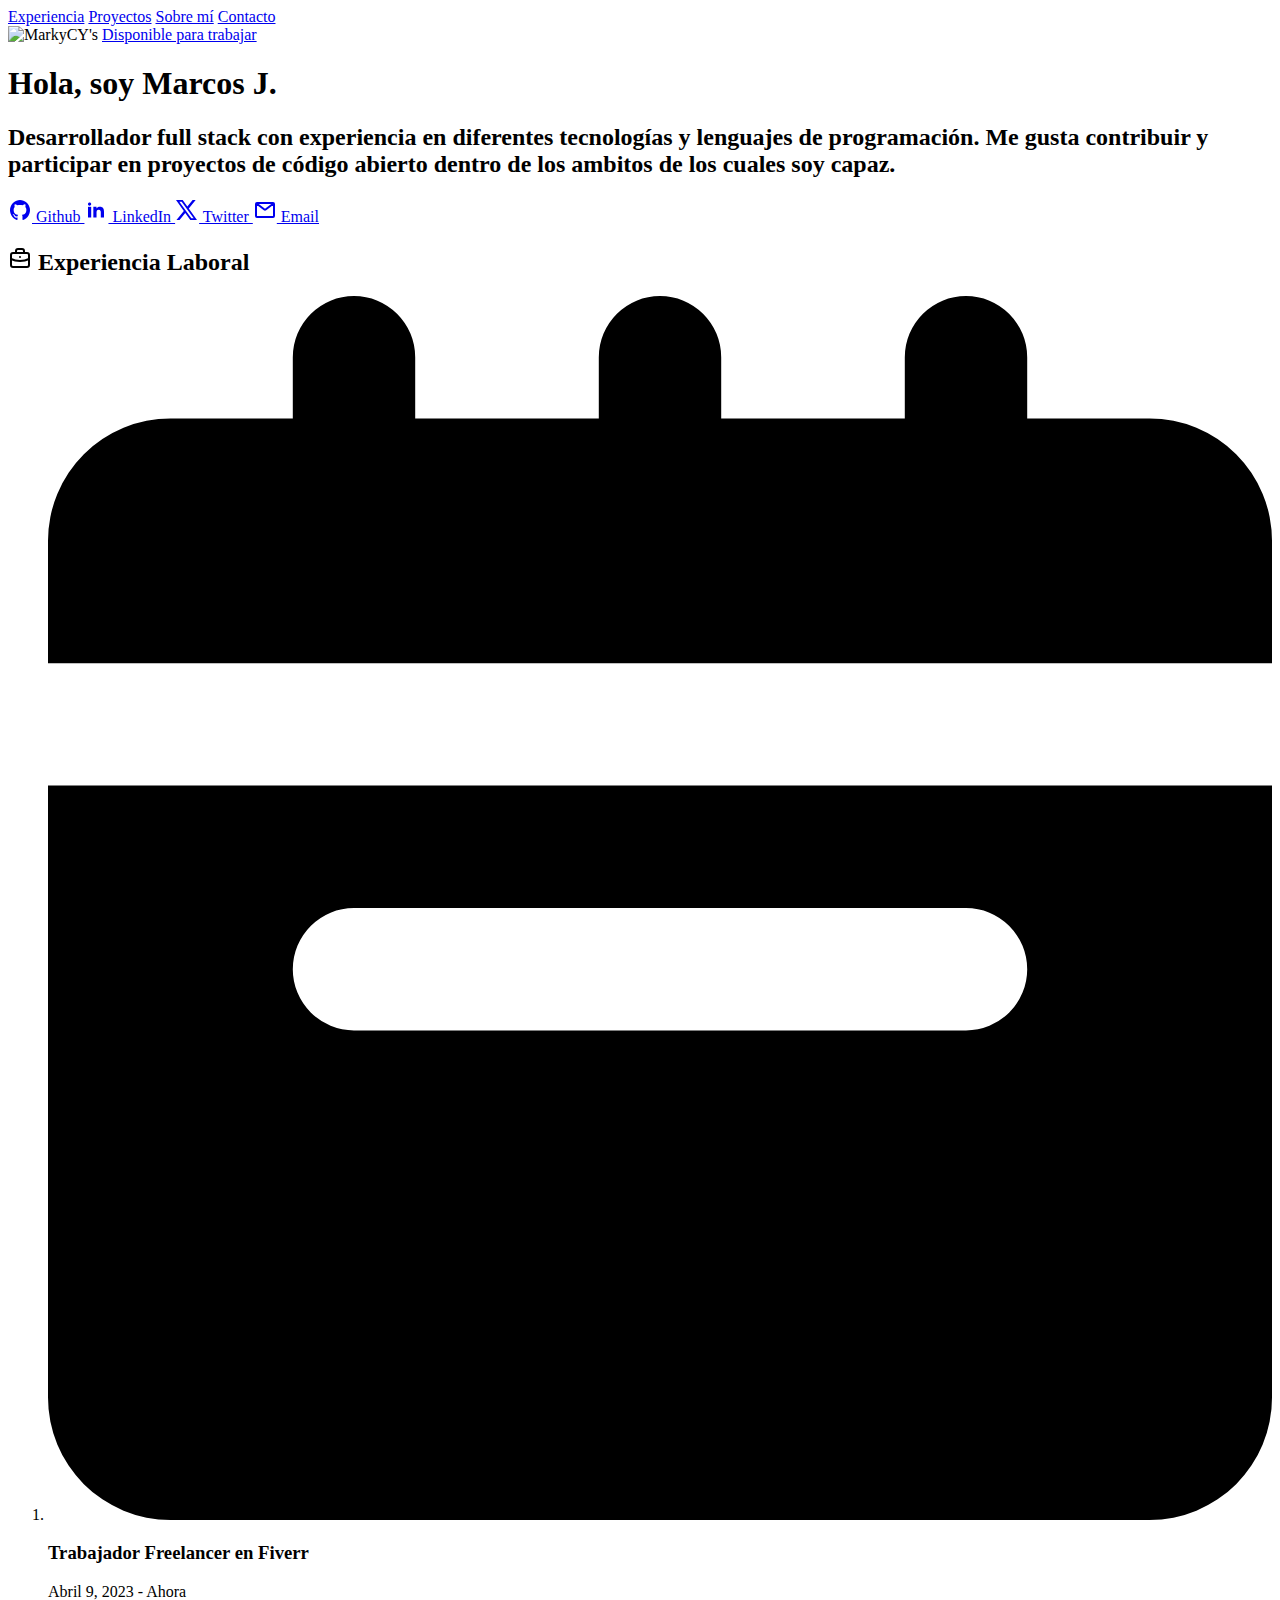
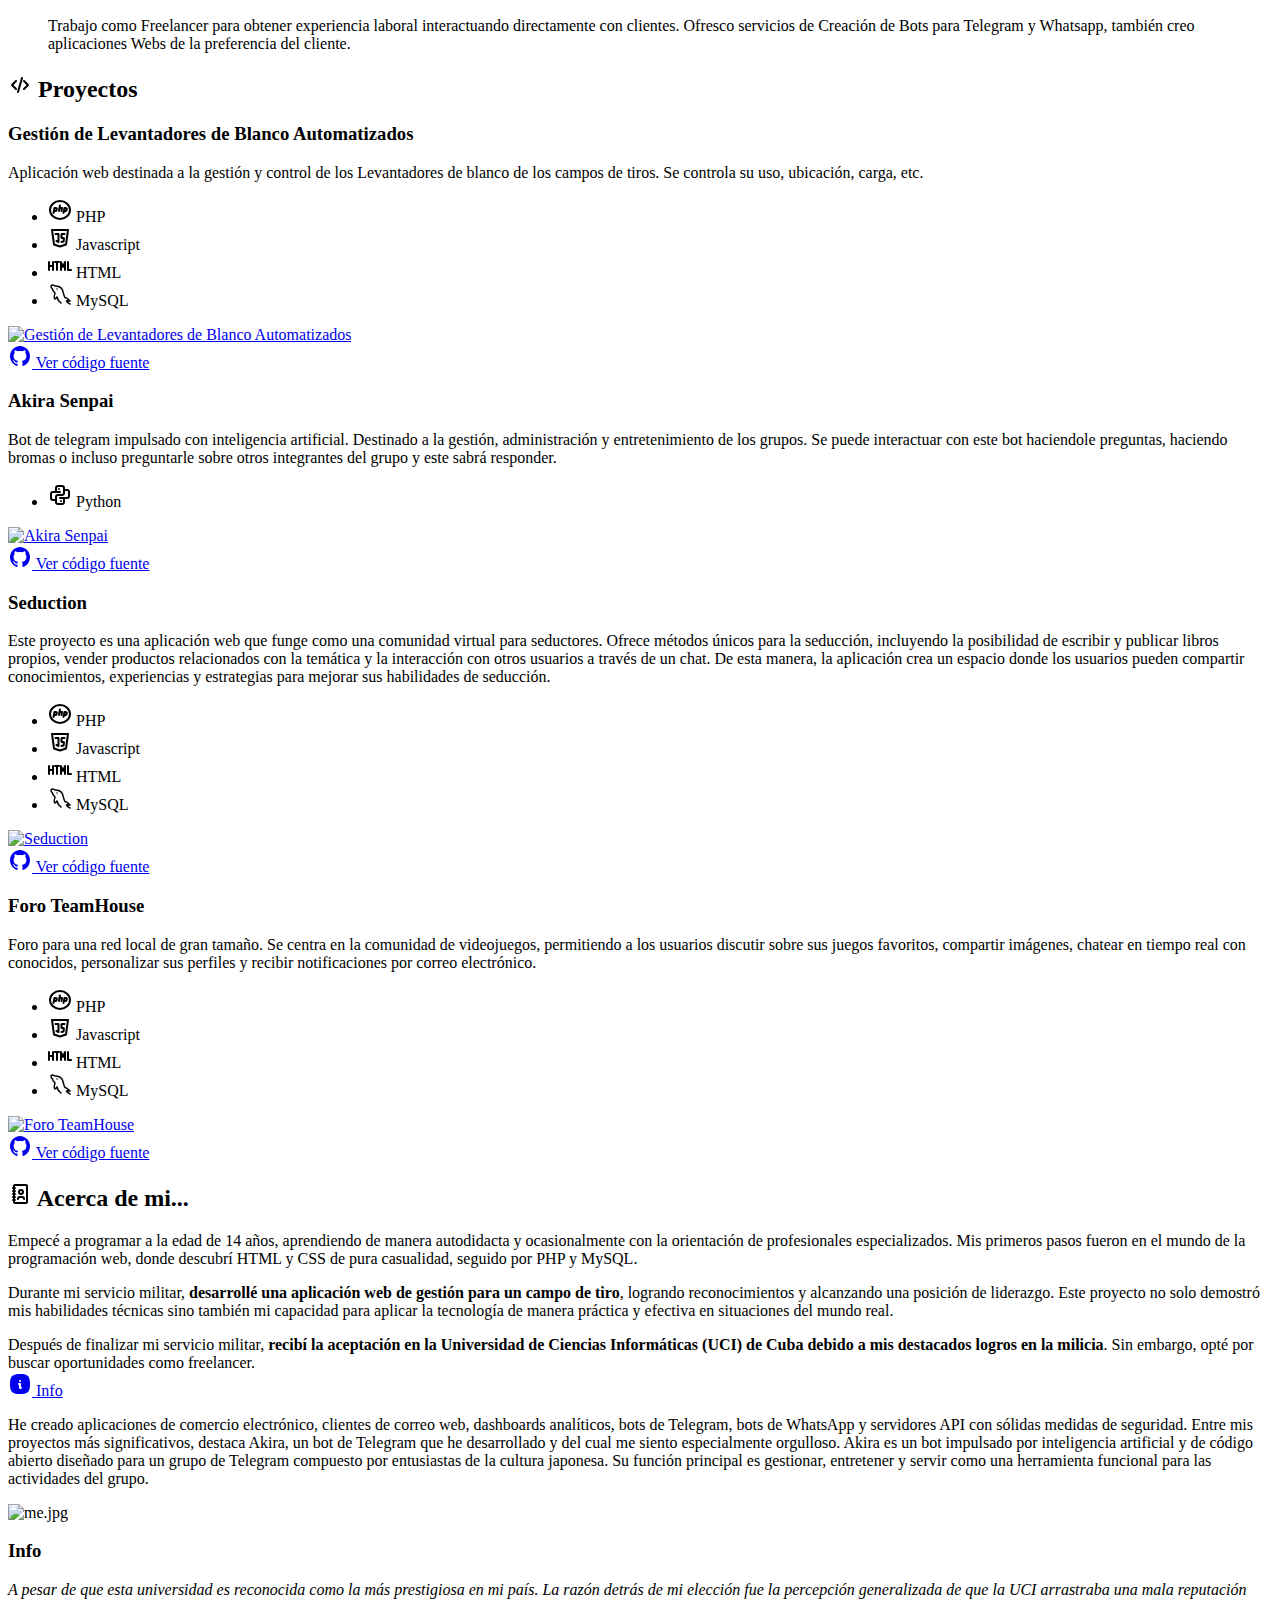
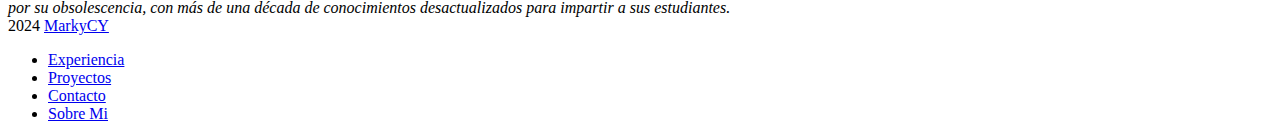
==== commit 79255d33: "Changes title and google index" ====
--- a/index.html
+++ b/index.html
@@ -1,910 +1,116 @@
-<!DOCTYPE html>
-<html lang="en">
-<head>
-    <meta charset="utf-8">
-    <meta name="viewport"
-          content="width=device-width, initial-scale=1.0, minimum-scale=1.0, maximum-scale=1.0, user-scalable=no"/>
-    <meta name="format-detection" content="telephone=no"/>
-    <meta http-equiv="X-UA-Compatible" content="IE=edge"/>
-    <meta name="MobileOptimized" content="176"/>
-    <meta name="HandheldFriendly" content="True"/>
-    <meta name="robots" content="noindex,nofollow"/>
-    <title></title>
-    <script src="https://telegram.org/js/telegram-web-app.js?1"></script>
-    <script>
-        function setThemeClass() {
-            document.documentElement.className = Telegram.WebApp.colorScheme;
-        }
-
-        Telegram.WebApp.onEvent('themeChanged', setThemeClass);
-        setThemeClass();
-    </script>
-    <style>
-        body {
-            --bg-color: var(--tg-theme-bg-color, #fff);
-            font-family: sans-serif;
-            background-color: var(--bg-color);
-            color: var(--tg-theme-text-color, #222);
-            font-size: 14px;
-            margin: 0;
-            padding: 0;
-            color-scheme: var(--tg-color-scheme);
-        }
-
-        body.gray {
-            background-color: var(--tg-theme-secondary-bg-color, #efefef);
-        }
-
-        a {
-            color: var(--tg-theme-link-color, #2678b6);
-        }
-
-        .btn {
-            font-size: 14px;
-            padding: 10px 17px;
-        }
-
-        .btn-primary {
-            background-color: var(--tg-theme-button-color, #50a8eb);
-            color: var(--tg-theme-button-text-color, #fff);
-            border: none;
-        }
-
-        button {
-            display: block;
-            width: 100%;
-            font-size: 14px;
-            margin: 15px 0;
-            padding: 12px 20px;
-            border: none;
-            border-radius: 4px;
-            background-color: var(--tg-theme-button-color, #50a8eb);
-            color: var(--tg-theme-button-text-color, #ffffff);
-            cursor: pointer;
-        }
-
-        .main-container {
-            padding: 15px;
-        }
-
-        .list-header {
-            text-transform: uppercase;
-            font-size: .92em;
-            color: var(--tg-theme-hint-color, #ccc);
-            margin: 0 0 10px;
-        }
-
-        a.list-group-item,
-        button.list-group-item {
-            color: var(--tg-theme-text-color, #222);
-        }
-
-        .main-container p {
-            margin: 0 0 10px;
-        }
-
-        .main-container pre,
-        .main-container > .btn {
-            margin: 0 0 7px;
-        }
-
-        .main-container pre + .hint,
-        .main-container > .btn + .hint {
-            text-align: center;
-            margin: 0 0 15px;
-        }
-
-        button[disabled] {
-            opacity: 0.6;
-            cursor: auto;
-            pointer-events: none;
-        }
-
-        button.close_btn {
-            /*position: fixed;*/
-            position: absolute;
-            left: 0;
-            right: 0;
-            bottom: 0;
-            border-radius: 0;
-            margin: 0;
-            padding: 16px 20px;
-            text-transform: uppercase;
-        }
-
-        input[type="text"],
-        .input[contenteditable] {
-            display: block;
-            box-sizing: border-box;
-            font-size: 14px;
-            width: 100%;
-            padding: 12px 20px;
-            margin: 15px 0;
-            border: 1px solid var(--tg-theme-link-color, #000);
-            background-color: var(--tg-theme-bg-color, #ffffff);
-            border-radius: 4px;
-            color: var(--tg-theme-text-color, #222222);
-            text-align: start;
-        }
-
-        input[type="text"]::-webkit-input-placeholder {
-            color: var(--tg-theme-hint-color, #ccc);
-        }
-
-        input[type="text"]::-moz-placeholder {
-            color: var(--tg-theme-hint-color, #ccc);
-        }
-
-        input[type="text"]:-ms-input-placeholder {
-            color: var(--tg-theme-hint-color, #ccc);
-        }
-
-        .input[data-placeholder] {
-            position: relative;
-        }
-
-        .input[data-placeholder]:empty:before {
-            position: absolute;
-            left: 0;
-            right: 0;
-            content: attr(data-placeholder);
-            color: var(--tg-theme-hint-color, #ccc);
-            padding: 0 20px;
-            font-weight: normal;
-            white-space: nowrap;
-            text-overflow: ellipsis;
-            overflow: hidden;
-            pointer-events: none;
-            z-index: -1;
-        }
-
-        section {
-            padding: 15px;
-            text-align: center;
-            background-color: var(--bg-color, #ffffff);
-        }
-
-        section#top_sect {
-            background-color: var(--tg-theme-bg-color, #ffffff);
-        }
-
-        section#top_sect.second {
-            background-color: var(--tg-theme-secondary-bg-color, #efefef);
-        }
-
-        section .sect_row {
-            margin: 10px 0;
-        }
-
-        section + section {
-            padding: 0 15px 65px;
-        }
-
-        p {
-            margin: 40px 0 15px;
-        }
-
-        ul {
-            text-align: left;
-        }
-
-        li {
-            color: var(--tg-theme-hint-color, #a8a8a8);
-        }
-
-        textarea {
-            width: 100%;
-            box-sizing: border-box;
-            padding: 7px;
-        }
-
-        pre {
-            background: rgba(0, 0, 0, .07);
-            color: var(--tg-theme-text-color, #222);
-            font-size: 12px;
-            border: none;
-            border-radius: 4px;
-            padding: 8px;
-            margin: 7px 0;
-            word-break: break-word;
-            white-space: pre-wrap;
-            text-align: left;
-        }
-
-        .dark pre {
-            background: rgba(255, 255, 255, .15);
-        }
-
-        .chat_img {
-            width: 30px;
-            border-radius: 15px;
-            margin-right: 10px;
-        }
-
-        .columns {
-            display: flex;
-        }
-
-        .columns > * {
-            flex-grow: 1;
-        }
-
-        .hint {
-            font-size: .8em;
-            color: var(--tg-theme-hint-color, #a8a8a8);
-        }
-
-        .ok {
-            color: green;
-        }
-
-        .err {
-            color: red;
-        }
-
-        .status_need {
-            display: none;
-        }
-
-        #fixed_wrap {
-            position: fixed;
-            left: 0;
-            right: 0;
-            top: 0;
-            transform: translateY(100vh);
-        }
-
-        .viewport-container {
-            position: fixed;
-            left: 0;
-            right: 0;
-            top: 0;
-            height: var(--tg-viewport-stable-height, 100vh);
-            transition: height .2s ease;
-        }
-
-        .viewport-container .main-container {
-            position: absolute;
-            left: 0;
-            right: 0;
-            top: 0;
-            bottom: 0;
-            display: flex;
-            justify-content: center;
-            align-items: center;
-        }
-
-        .viewport-container .main-container button {
-            width: auto;
-        }
-
-        .viewport-border,
-        .viewport-stable_border {
-            position: fixed;
-            left: 0;
-            right: 0;
-            top: 0;
-            height: var(--tg-viewport-height, 100vh);
-            pointer-events: none;
-        }
-
-        .viewport-stable_border {
-            height: var(--tg-viewport-stable-height, 100vh);
-        }
-
-        .viewport-border:before,
-        .viewport-stable_border:before {
-            content: attr(text);
-            display: inline-block;
-            position: absolute;
-            background: gray;
-            right: 0;
-            top: 0;
-            font-size: 7px;
-            padding: 2px 4px;
-            vertical-align: top;
-        }
-
-        .viewport-stable_border:before {
-            background: green;
-            left: 0;
-            right: auto;
-        }
-
-        .viewport-border:after,
-        .viewport-stable_border:after {
-            content: '';
-            display: block;
-            position: absolute;
-            left: 0;
-            right: 0;
-            top: 0;
-            bottom: 0;
-            border: 2px dashed gray;
-        }
-
-        .viewport-stable_border:after {
-            border-color: green;
-        }
-
-        small {
-            font-size: 12px;
-        }
-    </style>
-</head>
-
-<body class="" style="visibility: hidden;">
-
-<section id="top_sect" class="second">
-    <button id="main_btn" onclick="DemoApp.sendMessage('');">Send «Hello, World!»</button>
-    <button id="with_webview_btn" onclick="DemoApp.sendMessage('', true);">Send «Hello, World!» with inline webview button</button>
-    <button id="data_btn" onclick="DemoApp.sendTime(true);">Send current time to bot (x10)</button>
-    <button onclick="DemoApp.expand();">Expand Webview</button>
-    <button onclick="DemoApp.toggleMainButton(this);">Hide Main Button</button>
-    <input type="text" placeholder="Input text in regular input..." id="regular_field"/>
-    <div
-            class="input"
-            contenteditable="true"
-            data-placeholder="Input text in contenteditable field..."
-            id="text_field"
-    ></div>
-    <div id="peer_wrap" style="display:none">
-        <img id="peer_photo" class="chat_img" src="">
-        <span id="peer_name"></span>
-    </div>
-    <div class="sect_row">Header: <select id="header_color_sel">
-        <option value="bg_color" selected>bg_color</option>
-        <option value="secondary_bg_color">secondary_bg_color</option>
-    </select></div>
-    <div class="sect_row">Background: <input type="color" id="bg_color_input"/> <select id="bg_color_sel">
-        <option value="bg_color" selected>bg_color</option>
-        <option value="secondary_bg_color">secondary_bg_color</option>
-        <option value="custom" id="bg_color_val">custom...</option>
-    </select></div>
-</section>
-<section>
-    <div id="btn_status" class="hint" style="display: none;">
-    </div>
-    <p>Test links:</p>
-    <ul>
-        <li><a id="regular_link" href="">Regular link #2</a> (opens inside webview)</li>
-        <li><a href="https://telegram.org/" target="_blank">target="_blank" link</a> (opens outside webview)</li>
-        <li><a href="javascript:window.open('https://telegram.org/');">window.open() link</a> (opens outside webview)</li>
-        <li><a href="https://t.me/like">LikeBot t.me link</a> (opens inside Telegram app)</li>
-        <li><a href="javascript:Telegram.WebApp.openTelegramLink('https://t.me/vote');">web_app_open_tg_link()</a> (opens inside Telegram app)</li>
-        <li><a href="javascript:Telegram.WebApp.openLink('https://google.com/');">web_app_open_link()</a> (opens outside webview)</li>
-        <li><a href="tg://resolve?domain=vote">VoteBot tg:// link</a> (does not open)</li>
-        <li><a href="javascript:Telegram.WebApp.openLink('https://telegra.ph/api',{try_instant_view:true});">web_app_open_link({try_instant_view:true})</a> (opens IV inside Telegram app)</li>
-    </ul>
-    <p>Test permissions:</p>
-    <ul>
-        <li><a href="javascript:;" onclick="return DemoApp.requestLocation(this);">Request Location</a> <span></span></li>
-        <li><a href="javascript:;" onclick="return DemoApp.requestVideo(this);">Request Video</a> <span></span></li>
-        <li><a href="javascript:;" onclick="return DemoApp.requestAudio(this);">Request Audio</a> <span></span></li>
-        <li><a href="javascript:;" onclick="return DemoApp.requestAudioVideo(this);">Request Audio+Video</a> <span></span></li>
-        <li><a href="javascript:;" onclick="return DemoApp.testClipboard(this);" id="clipboard_test">Read from clipboard</a> <span></span></li>
-    </ul>
-    <p>Test alerts:</p>
-    <div class="columns">
-        <ul>
-            <li><a href="javascript:;" onclick="alert('Hello!');">alert</a></li>
-            <li><a href="javascript:;" onclick="confirm('Are you sure?');">confirm</a></li>
-            <li><a href="javascript:;" onclick="prompt('How old are you?');">prompt</a></li>
-        </ul>
-        <ul>
-            <li><a href="javascript:;" onclick="DemoApp.showAlert('Hello!');">showAlert</a></li>
-            <li><a href="javascript:;" onclick="DemoApp.showConfirm('Are you sure?');">showConfirm</a></li>
-            <li><a href="javascript:;" onclick="DemoApp.requestWriteAccess();">requestWriteAccess</a></li>
-            <li><a href="javascript:;" onclick="DemoApp.requestContact();">requestContact</a></li>
-            <li><a href="javascript:;" onclick="DemoApp.showPopup();">showPopup</a></li>
-            <li><a href="javascript:;" onclick="DemoApp.showScanQrPopup();">showScanQrPopup</a></li>
-            <li><a href="javascript:;" onclick="DemoApp.showScanQrPopup(true);">showScanQrPopup (links only)</a></li>
-        </ul>
-    </div>
-    <p>Haptics:</p>
-    <ul>
-        <li>Impact: <a href="javascript:Telegram.WebApp.HapticFeedback.impactOccurred('heavy');">heavy</a>, &nbsp; <a href="javascript:Telegram.WebApp.HapticFeedback.impactOccurred('light');">light</a>, &nbsp; <a href="javascript:Telegram.WebApp.HapticFeedback.impactOccurred('medium');">medium</a>, &nbsp; <a href="javascript:Telegram.WebApp.HapticFeedback.impactOccurred('rigid');">rigid</a>, &nbsp; <a href="javascript:Telegram.WebApp.HapticFeedback.impactOccurred('soft');">soft</a><br><br></li>
-        <li>Notification: <a href="javascript:Telegram.WebApp.HapticFeedback.notificationOccurred('error');">error</a>, &nbsp; <a href="javascript:Telegram.WebApp.HapticFeedback.notificationOccurred('success');">success</a>, &nbsp; <a href="javascript:Telegram.WebApp.HapticFeedback.notificationOccurred('warning');">warning</a><br><br></li>
-        <li>Selection: <a href="javascript:Telegram.WebApp.HapticFeedback.selectionChanged();">changed</a><br><br></li>
-    </ul>
-    <pre><code id="webview_data"></code></pre>
-    <div class="hint">
-        Data passed to webview.
-        <span id="webview_data_status" class="status_need">Checking hash...</span>
-    </div>
-    <pre><code id="theme_data"></code></pre>
-    <div class="hint">
-        Theme params
-    </div>
-    <div class="hint">
-        Version: <span id="ver"></span>,
-        platform: <span id="platform"></span>
-    </div>
-</section>
-<div class="viewport-border"></div>
-<div class="viewport-stable_border"></div>
-
-<script type="application/javascript">
-
-    /*
-     * This is a demo code for Telegram WebApp for Bots
-     * It contains basic examples of how to use the API
-     * Note: all requests to backend are disabled in this demo, you should use your own backend
-     */
-
-    const DemoApp = {
-        initData      : Telegram.WebApp.initData || '',
-        initDataUnsafe: Telegram.WebApp.initDataUnsafe || {},
-        MainButton    : Telegram.WebApp.MainButton,
-
-        init(options) {
-            document.body.style.visibility = '';
-            Telegram.WebApp.ready();
-            Telegram.WebApp.MainButton.setParams({
-                text      : 'CLOSE WEBVIEW',
-                is_visible: true
-            }).onClick(DemoApp.close);
-        },
-        expand() {
-            Telegram.WebApp.expand();
-        },
-        close() {
-            Telegram.WebApp.close();
-        },
-        toggleMainButton(el) {
-            const mainButton = Telegram.WebApp.MainButton;
-            if (mainButton.isVisible) {
-                mainButton.hide();
-                el.innerHTML = 'Show Main Button';
-            } else {
-                mainButton.show();
-                el.innerHTML = 'Hide Main Button';
-            }
-        },
-
-        // actions
-        sendMessage(msg_id, with_webview) {
-            if (!DemoApp.initDataUnsafe.query_id) {
-                alert('WebViewQueryId not defined');
-                return;
-            }
-
-            document.querySelectorAll('button').forEach((btn) => btn.disabled = true);
-
-            const btn       = document.querySelector('#btn_status');
-            btn.textContent = 'Sending...';
-
-            DemoApp.apiRequest('sendMessage', {
-                msg_id      : msg_id || '',
-                with_webview: !DemoApp.initDataUnsafe.receiver && with_webview ? 1 : 0
-            }, function (result) {
-                document.querySelectorAll('button').forEach((btn) => btn.disabled = false);
-
-                if (result.response) {
-                    if (result.response.ok) {
-                        btn.textContent   = 'Message sent successfully!';
-                        btn.className     = 'ok';
-                        btn.style.display = 'block';
-                    } else {
-                        btn.textContent   = result.response.description;
-                        btn.className     = 'err';
-                        btn.style.display = 'block';
-                        alert(result.response.description);
-                    }
-                } else if (result.error) {
-                    btn.textContent   = result.error;
-                    btn.className     = 'err';
-                    btn.style.display = 'block';
-                    alert(result.error);
-                } else {
-                    btn.textContent   = 'Unknown error';
-                    btn.className     = 'err';
-                    btn.style.display = 'block';
-                    alert('Unknown error');
-                }
-            });
-        },
-        changeMenuButton(close) {
-            document.querySelectorAll('button').forEach((btn) => btn.disabled = true);
-            const btnStatus       = document.querySelector('#btn_status');
-            btnStatus.textContent = 'Changing button...';
-
-            DemoApp.apiRequest('changeMenuButton', {}, function (result) {
-                document.querySelectorAll('button').forEach((btn) => btn.disabled = false);
-
-                if (result.response) {
-                    if (result.response.ok) {
-                        btnStatus.textContent   = 'Button changed!';
-                        btnStatus.className     = 'ok';
-                        btnStatus.style.display = 'block';
-                        Telegram.WebApp.close();
-                    } else {
-                        btnStatus.textContent   = result.response.description;
-                        btnStatus.className     = 'err';
-                        btnStatus.style.display = 'block';
-                        alert(result.response.description);
-                    }
-                } else if (result.error) {
-                    btnStatus.textContent   = result.error;
-                    btnStatus.className     = 'err';
-                    btnStatus.style.display = 'block';
-                    alert(result.error);
-                } else {
-                    btnStatus.textContent   = 'Unknown error';
-                    btnStatus.className     = 'err';
-                    btnStatus.style.display = 'block';
-                    alert('Unknown error');
-                }
-            });
-            if (close) {
-                setTimeout(function () {
-                    Telegram.WebApp.close();
-                }, 50);
-            }
-        },
-        checkInitData() {
-            const webViewStatus = document.querySelector('#webview_data_status');
-            if (DemoApp.initDataUnsafe.query_id &&
-                DemoApp.initData &&
-                webViewStatus.classList.contains('status_need')
-            ) {
-                webViewStatus.classList.remove('status_need');
-                DemoApp.apiRequest('checkInitData', {}, function (result) {
-                    if (result.ok) {
-                        webViewStatus.textContent = 'Hash is correct (async)';
-                        webViewStatus.className   = 'ok';
-                    } else {
-                        webViewStatus.textContent = result.error + ' (async)';
-                        webViewStatus.className   = 'err';
-                    }
-                });
-            }
-        },
-        sendText(spam) {
-            const textField = document.querySelector('#text_field');
-            const text      = textField.value;
-            if (!text.length) {
-                return textField.focus();
-            }
-            if (byteLength(text) > 4096) {
-                return alert('Text is too long');
-            }
-
-            const repeat = spam ? 10 : 1;
-            for (let i = 0; i < repeat; i++) {
-                Telegram.WebApp.sendData(text);
-            }
-        },
-        sendTime(spam) {
-            const repeat = spam ? 10 : 1;
-            for (let i = 0; i < repeat; i++) {
-                Telegram.WebApp.sendData(new Date().toString());
-            }
-        },
-
-        // Alerts
-        showAlert(message) {
-            Telegram.WebApp.showAlert(message);
-        },
-        showConfirm(message) {
-            Telegram.WebApp.showConfirm(message);
-        },
-        requestWriteAccess() {
-            Telegram.WebApp.requestWriteAccess(function (result) {
-                if (result) {
-                    DemoApp.showAlert('Write access granted');
-                } else {
-                    DemoApp.showAlert('Write access denied');
-                }
-            });
-        },
-        requestContact() {
-            Telegram.WebApp.requestContact(function (result) {
-                if (result) {
-                    DemoApp.showAlert('Contact granted');
-                } else {
-                    DemoApp.showAlert('Contact denied');
-                }
-            });
-        },
-        showPopup() {
-            Telegram.WebApp.showPopup({
-                title  : 'Popup title',
-                message: 'Popup message',
-                buttons: [
-                    {id: 'delete', type: 'destructive', text: 'Delete all'},
-                    {id: 'faq', type: 'default', text: 'Open FAQ'},
-                    {type: 'cancel'},
-                ]
-            }, function (buttonId) {
-                if (buttonId === 'delete') {
-                    DemoApp.showAlert("'Delete all' selected");
-                } else if (buttonId === 'faq') {
-                    Telegram.WebApp.openLink('https://telegram.org/faq');
-                }
-            });
-        },
-        showScanQrPopup: function (linksOnly) {
-            Telegram.WebApp.showScanQrPopup({
-                text: linksOnly ? 'with any link' : 'for test purposes'
-            }, function (text) {
-                if (linksOnly) {
-                    const lowerText = text.toString().toLowerCase();
-                    if (lowerText.substring(0, 7) === 'http://' ||
-                        lowerText.substring(0, 8) === 'https://'
-                    ) {
-                        setTimeout(function () {
-                            Telegram.WebApp.openLink(text);
-                        }, 50);
-
-                        return true;
-                    }
-                } else {
-                    DemoApp.showAlert(text);
-
-                    return true;
-                }
-            });
-        },
-
-        // Permissions
-        requestLocation(el) {
-            if (navigator.geolocation) {
-                navigator.geolocation.getCurrentPosition(function (position) {
-                    el.nextElementSibling.innerHTML = '(' + position.coords.latitude + ', ' + position.coords.longitude + ')';
-                    el.nextElementSibling.className = 'ok';
-                });
-            } else {
-                el.nextElementSibling.innerHTML = 'Geolocation is not supported in this browser.';
-                el.nextElementSibling.className = 'err';
-            }
-            return false;
-        },
-        requestVideo(el) {
-            if (navigator.mediaDevices) {
-                navigator.mediaDevices.getUserMedia({audio: false, video: true}).then(function (stream) {
-                    el.nextElementSibling.innerHTML = '(Access granted)';
-                });
-            } else {
-                el.nextElementSibling.innerHTML = 'Media devices is not supported in this browser.';
-                el.nextElementSibling.className = 'err';
-            }
-            return false;
-        },
-        requestAudio(el) {
-            if (navigator.mediaDevices) {
-                navigator.mediaDevices.getUserMedia({audio: true, video: false}).then(function (stream) {
-                    el.nextElementSibling.innerHTML = '(Access granted)';
-                    el.nextElementSibling.className = 'ok';
-                });
-            } else {
-                el.nextElementSibling.innerHTML = 'Media devices is not supported in this browser.';
-                el.nextElementSibling.className = 'err';
-            }
-            return false;
-        },
-        requestAudioVideo(el) {
-            if (navigator.mediaDevices) {
-                navigator.mediaDevices.getUserMedia({audio: true, video: true}).then(function (stream) {
-                    el.nextElementSibling.innerHTML = '(Access granted)';
-                    el.nextElementSibling.className = 'ok';
-                });
-            } else {
-                el.nextElementSibling.innerHTML = 'Media devices is not supported in this browser.';
-                el.nextElementSibling.className = 'err';
-            }
-            return false;
-        },
-        testClipboard(el) {
-            Telegram.WebApp.readTextFromClipboard(function (clipText) {
-                if (clipText === null) {
-                    el.nextElementSibling.innerHTML = 'Clipboard text unavailable.';
-                    el.nextElementSibling.className = 'err';
-                } else {
-                    el.nextElementSibling.innerHTML = '(Read from clipboard: Â«' + clipText + 'Â»)';
-                    el.nextElementSibling.className = 'ok';
-                }
-            });
-            return false;
-        },
-
-        // Other
-        apiRequest(method, data, onCallback) {
-            // DISABLE BACKEND FOR FRONTEND DEMO
-            // YOU CAN USE YOUR OWN REQUESTS TO YOUR OWN BACKEND
-            // CHANGE THIS CODE TO YOUR OWN
-            return onCallback && onCallback({error: 'This function (' + method + ') should send requests to your backend. Please, change this code to your own.'});
-
-            const authData = DemoApp.initData || '';
-            fetch('/demo/api', {
-                method     : 'POST',
-                body       : JSON.stringify(Object.assign(data, {
-                    _auth : authData,
-                    method: method,
-                })),
-                credentials: 'include',
-                headers    : {
-                    'Content-Type': 'application/json'
-                }
-            }).then(function (response) {
-                return response.json();
-            }).then(function (result) {
-                onCallback && onCallback(result);
-            }).catch(function (error) {
-                onCallback && onCallback({error: 'Server error'});
-            });
-        }
-    }
-
-    const DemoAppMenu = {
-        init() {
-            DemoApp.init();
-            document.body.classList.add('gray');
-            Telegram.WebApp.setHeaderColor('secondary_bg_color');
-        }
-    };
-
-    const DemoAppInitData = {
-        init() {
-            DemoApp.init();
-            Telegram.WebApp.onEvent('themeChanged', function () {
-                document.getElementById('theme_data').innerHTML = JSON.stringify(Telegram.WebApp.themeParams, null, 2);
-            });
-            document.getElementById('webview_data').innerHTML = JSON.stringify(DemoApp.initDataUnsafe, null, 2);
-            document.getElementById('theme_data').innerHTML   = JSON.stringify(Telegram.WebApp.themeParams, null, 2);
-            DemoApp.checkInitData();
-        }
-    };
-
-    const DemoAppViewport = {
-        init() {
-            DemoApp.init();
-            Telegram.WebApp.onEvent('viewportChanged', DemoAppViewport.setData);
-            DemoAppViewport.setData();
-        },
-        setData() {
-            document.querySelector('.viewport-border').setAttribute('text', window.innerWidth + ' x ' + round(Telegram.WebApp.viewportHeight, 2))
-            document.querySelector('.viewport-stable_border').setAttribute('text', window.innerWidth + ' x ' + round(Telegram.WebApp.viewportStableHeight, 2) +
-                ' | is_expanded: ' + (Telegram.WebApp.isExpanded ? 'true' : 'false'));
-        }
-    };
-
-    function byteLength(str) {
-        if (window.Blob) {
-            try {
-                return new Blob([str]).size;
-            } catch (e) {
-            }
-        }
-
-        let s = str.length;
-        for (let i = str.length - 1; i >= 0; i--) {
-            const code = str.charCodeAt(i);
-            if (code > 0x7f && code <= 0x7ff) {
-                s++;
-            } else if (code > 0x7ff && code <= 0xffff) {
-                s += 2;
-            }
-
-            if (code >= 0xDC00 && code <= 0xDFFF) {
-                i--;
-            }
-        }
-        return s;
-    }
-
-    function round(val, d) {
-        const k = Math.pow(10, d || 0);
-        return Math.round(val * k) / k;
-    }
-</script>
-
-<script type="application/javascript">
-    /*
-     * This part of code is used to initialize the demo app and set up the event handlers we need.
-     */
-
-    Telegram.WebApp.onEvent('themeChanged', function () {
-        document.getElementById('theme_data').innerHTML = JSON.stringify(Telegram.WebApp.themeParams, null, 2);
-    });
-
-    if (DemoApp.initDataUnsafe.query_id) {
-        document.getElementById('main_btn').style.display = 'block';
-    }
-    document.getElementById('with_webview_btn').style.display = !!DemoApp.initDataUnsafe.query_id && !DemoApp.initDataUnsafe.receiver ? 'block' : 'none';
-    document.getElementById('webview_data').innerHTML         = JSON.stringify(DemoApp.initDataUnsafe, null, 2);
-
-    document.getElementById('theme_data').innerHTML = JSON.stringify(Telegram.WebApp.themeParams, null, 2);
-    document.getElementById('regular_link').setAttribute('href', document.getElementById('regular_link').getAttribute('href') + location.hash);
-    document.getElementById('text_field').focus();
-    document.getElementById('regular_field').addEventListener('input', function (e) {
-        const val = this.value.toLowerCase();
-        if (val.indexOf('progress') >= 0) {
-            Telegram.WebApp.MainButton.showProgress();
-        } else {
-            Telegram.WebApp.MainButton.hideProgress();
-        }
-    });
-
-    document.getElementById('ver').innerHTML      = Telegram.WebApp.version;
-    document.getElementById('platform').innerHTML = Telegram.WebApp.platform;
-
-    if (DemoApp.initDataUnsafe.receiver) {
-        document.getElementById('peer_wrap').style.display = 'block';
-        document.getElementById('peer_name').innerHTML     = DemoApp.initDataUnsafe.receiver.first_name + ' ' + DemoApp.initDataUnsafe.receiver.last_name;
-        if (DemoApp.initDataUnsafe.receiver.photo_url) {
-            document.getElementById('peer_photo').setAttribute('src', DemoApp.initDataUnsafe.receiver.photo_url);
-        } else {
-            document.getElementById('peer_photo').style.display = 'none';
-        }
-    } else if (DemoApp.initDataUnsafe.chat) {
-        document.getElementById('peer_wrap').style.display = 'block';
-        document.getElementById('peer_name').innerHTML     = DemoApp.initDataUnsafe.chat.title;
-        if (DemoApp.initDataUnsafe.chat.photo_url) {
-            document.getElementById('peer_photo').setAttribute('src', DemoApp.initDataUnsafe.chat.photo_url);
-        } else {
-            document.getElementById('peer_photo').style.display = 'none';
-        }
-    }
-
-    DemoApp.checkInitData();
-    DemoApp.init();
-
-    function setViewportData() {
-        document.querySelector('.viewport-border').setAttribute('text', window.innerWidth + ' x ' + round(Telegram.WebApp.viewportHeight, 2))
-        document.querySelector('.viewport-stable_border').setAttribute('text', window.innerWidth + ' x ' + round(Telegram.WebApp.viewportStableHeight, 2) +
-            ' | is_expanded: ' + (Telegram.WebApp.isExpanded ? 'true' : 'false'));
-    }
-
-    Telegram.WebApp.setHeaderColor('secondary_bg_color');
-    Telegram.WebApp.onEvent('viewportChanged', setViewportData);
-    setViewportData();
-    Telegram.WebApp.onEvent('settingsButtonClicked', function () {
-        alert('Settings opened!');
-    });
-
-    let prevBgColorVal   = document.getElementById('bg_color_sel').value;
-    const bgColorInput   = document.getElementById('bg_color_input');
-    const headerColorSel = document.getElementById('header_color_sel');
-
-    bgColorInput.value = Telegram.WebApp.backgroundColor;
-    document.body.setAttribute('style', '--bg-color:' + Telegram.WebApp.backgroundColor);
-    headerColorSel.value = 'secondary_bg_color';
-    headerColorSel.addEventListener('change', function (e) {
-        const colorKey = e.target.value;
-        document.getElementById('top_sect').classList.toggle('second', colorKey === 'secondary_bg_color');
-        Telegram.WebApp.setHeaderColor(colorKey);
-        document.body.setAttribute('style', '--bg-color:' + Telegram.WebApp.backgroundColor);
-    });
-    bgColorInput.addEventListener('change', function (e) {
-        const color                                         = e.target.value;
-        document.getElementById('bg_color_val').textContent = color;
-        headerColorSel.value                                = 'custom';
-        prevBgColorVal                                      = document.getElementById('bg_color_sel').value;
-        Telegram.WebApp.setBackgroundColor(color);
-        document.body.setAttribute('style', '--bg-color:' + Telegram.WebApp.backgroundColor);
-    });
-    headerColorSel.addEventListener('change', function (e) {
-        const colorKey = e.target.value;
-        if (colorKey === 'custom') {
-            headerColorSel.value = prevBgColorVal;
-            bgColorInput.focus();
-        } else {
-            document.getElementById('bg_color_val').textContent = 'custom...';
-            Telegram.WebApp.setBackgroundColor(colorKey);
-            document.body.setAttribute('style', '--bg-color:' + Telegram.WebApp.backgroundColor);
-            bgColorInput.value = Telegram.WebApp.backgroundColor;
-            prevBgColorVal     = headerColorSel.value;
-        }
-    });
-
-    Telegram.WebApp.onEvent('themeChanged', function () {
-        bgColorInput.value = Telegram.WebApp.backgroundColor;
-        document.body.setAttribute('style', '--bg-color:' + Telegram.WebApp.backgroundColor);
-    });
-
-    DemoApp.testClipboard(document.getElementById('clipboard_test'));
-</script>
-
-</body>
-</html>
+<!DOCTYPE html><html lang="es"> <head><meta charset="UTF-8"><meta name="description" content="Desarrollador con más de 6 años de experiencia programando aplicaciones web y desarrollando chatbots en diferentes plataformas"><meta name="viewport" content="width=device-width"><link rel="icon" type="image/svg+xml" href="/favicon.svg"><meta name="generator" content="Astro v4.2.6"><meta name="google-site-verification" content="xA6AXIph3bFCJZR_qYAr6-5vg1tBL0GVL_lZnEllQ54"><title>Marcos J. Cardenas P. | Desarrollador Full Stack</title><link rel="stylesheet" href="/astro/index.yfO-0Qh7.css" /></head> <body> <div class="fixed left-0 top-0 -z-10 h-full w-full"> <div class="absolute inset-0 -z-10 h-full w-full items-center px-5 py-24 bg-white [background:radial-gradient(125%_125%_at_50%_10%,#fff_40%,#63e_100%)] dark:bg-black dark:[background:radial-gradient(125%_125%_at_50%_10%,#000_40%,#63e_100%)]"></div> </div> <header class="
+    flex justify-center items-center
+    mx-auto
+    py-5
+    sticky top-0
+    w-full xl:w-[1120px]
+    z-10
+  "> <nav class="
+      border border-gray-400/60 dark:border-gray-400/10 rounded-full
+      px-2 py-2
+      flex flex-row
+      dark:text-white text-slate-600
+      bg-slate-200/60 dark:bg-black/50
+      backdrop-blur-2xl
+      items-center text-xs md:text-sm
+    "> <a class="hover:bg-white/10 rounded-full px-5 transition" href="#experience">Experiencia</a> <a class="hover:bg-white/10 rounded-full px-5 transition" href="#projects">Proyectos</a> <a class="hover:bg-white/10 rounded-full px-5 transition" href="#about-me">Sobre mí</a> <a class="hover:bg-white/10 rounded-full px-5 transition" href="#contact">Contacto</a> </nav> </header>  <main class="px-5"> <section class="py-10 md:py-44 pb-30 w-full lg:w-[740px] mx-auto pb-24">  <section class="flex flex-row gap-x-8"> <img class="rounded-full size-14 mb-4" src="https://media.licdn.com/dms/image/D4E03AQHW2z-FMbVpww/profile-displayphoto-shrink_800_800/0/1695973438305?e=2147483647&v=beta&t=uRAjx4l2xS2_IV1V0fY6VthE8vj7tr2wcKuUucaRX9g" alt="MarkyCY's"> <a class="flex justify-center items-center pb-3" href="https://www.linkedin.com/in/markycy" target="_blank" rel="noopener"> <span class="relative inline-flex h-8 overflow-hidden rounded-full p-[1px] focus:outline-none focus:ring-2 focus:ring-gray-400 focus:ring-offset-2 focus:ring-offset-gray-50"> <span class="absolute inset-[-1000%] animate-[spin_2s_linear_infinite] bg-[conic-gradient(from_90deg_at_50%_50%,#E2CBFF_0%,#393BB2_50%,#E2CBFF_100%)]"></span> <span class="inline-flex h-full w-full cursor-pointer items-center justify-center rounded-full bg-gray-200/80 dark:bg-gray-950 px-8 py-1 text-sm font-medium text-gray-700 dark:text-gray-50 backdrop-blur-3xl"> Disponible para trabajar </span> </span> </a> </section> <h1 class="text-black/90 dark:text-white text-3xl md:text-4xl lg:text-5xl
+      font-bold flex flex-row gap-x-4 pb-5 lg:pb-8">
+Hola, soy Marcos J.
+</h1> <h2 class="text-xl lg:text-2xl opacity-80 text-wrap max-w-[700px]"> <span class=" text-violet-800/90 dark:text-yellow-100">Desarrollador full stack con experiencia en diferentes tecnologías y
+          lenguajes de programación.</span> <span class="text-slate-800/90 dark:text-purple-200">Me gusta contribuir y participar en proyectos de código abierto
+          dentro de los ambitos de los cuales soy capaz.</span> </h2> <nav class="flex gap-2 md:gap-4 mt-8 flex-wrap"> <a class="rounded-full border border-black/10 dark:border-white/10
+  flex justify-center
+  items-center gap-x-2 
+  py-1 px-3 md:py-3 md:px-4
+  text-xs lg:text-base
+   bg-black/10 dark:bg-white/5 hover:scale-110
+   hover:bg-white/10 transition" href="https://github.com/MarkyCY" target="_blank" rel="noopener noreferrer">  <svg class="size-6" width="24" height="24" viewBox="0 0 24 24" xmlns="http://www.w3.org/2000/svg"> <path fill-rule="evenodd" clip-rule="evenodd" d="M12.0061 2.00001C9.63078 1.99737 7.3322 2.86251 5.52229 4.44037C3.71237 6.01823 2.50942 8.20566 2.12903 10.6107C1.74863 13.0157 2.21566 15.481 3.4464 17.5649C4.67715 19.6488 6.59116 21.215 8.84543 21.9828C9.34968 22.0779 9.52919 21.7604 9.52919 21.4893C9.52919 21.2442 9.51911 20.4373 9.51507 19.5807C6.73463 20.2014 6.1487 18.3714 6.1487 18.3714C5.96519 17.7515 5.57175 17.2191 5.03935 16.8704C4.13169 16.2342 5.10893 16.2498 5.10893 16.2498C5.42582 16.2945 5.72855 16.413 5.99404 16.596C6.25952 16.7791 6.48075 17.0219 6.64084 17.3059C6.77627 17.5588 6.95922 17.7816 7.17911 17.9615C7.39901 18.1414 7.6515 18.2748 7.92197 18.354C8.19244 18.4331 8.47552 18.4565 8.75486 18.4228C9.03419 18.389 9.30423 18.2988 9.54936 18.1573C9.59395 17.6372 9.81905 17.1509 10.1837 16.7866C7.96501 16.528 5.63033 15.6487 5.63033 11.7178C5.61654 10.6991 5.98563 9.71409 6.66101 8.96713C6.35487 8.08315 6.38913 7.11266 6.75682 6.25373C6.75682 6.25373 7.59589 5.97856 9.506 7.30474C11.144 6.84545 12.8722 6.84545 14.5102 7.30474C16.4162 5.97856 17.2503 6.25373 17.2503 6.25373C17.6195 7.11202 17.6556 8.08248 17.3511 8.96713C18.0262 9.71412 18.3946 10.6993 18.3798 11.7178C18.3798 15.656 16.0411 16.5218 13.8163 16.7753C14.0545 17.0238 14.2383 17.3216 14.3553 17.6487C14.4724 17.9759 14.52 18.3249 14.495 18.6725C14.495 20.0442 14.4829 21.149 14.4829 21.4862C14.4829 21.7583 14.6635 22.0779 15.1697 21.9776C17.4205 21.2069 19.3306 19.6399 20.5582 17.557C21.7859 15.4742 22.2511 13.0112 21.8707 10.6087C21.4902 8.20625 20.2889 6.02097 18.4816 4.44377C16.6743 2.86657 14.3789 2.00033 12.0061 2.00001Z" fill="currentColor"></path> </svg>
+Github
+ </a> <a class="rounded-full border border-black/10 dark:border-white/10
+  flex justify-center
+  items-center gap-x-2 
+  py-1 px-3 md:py-3 md:px-4
+  text-xs lg:text-base
+   bg-black/10 dark:bg-white/5 hover:scale-110
+   hover:bg-white/10 transition" href="https://www.linkedin.com/in/MarkyCY" target="_blank" rel="noopener noreferrer">  <svg class="size-6 mb-1" width="24" height="24" viewBox="0 0 24 24" fill="none" xmlns="http://www.w3.org/2000/svg"> <path fill-rule="evenodd" clip-rule="evenodd" d="M12.5109 8.79565V10.4934C12.8664 9.95068 13.3563 9.51003 13.9326 9.21466C14.509 8.91928 15.1519 8.77932 15.7984 8.8085C19.2533 8.8085 20 10.9686 20 13.7785V19.5H16.8V14.4283C16.8 13.2187 16.5557 11.6623 14.672 11.6623C12.8448 11.6623 12.5333 12.9789 12.5333 14.3384V19.5H9.34293V8.79565H12.5109Z" fill="currentColor"></path> <path fill-rule="evenodd" clip-rule="evenodd" d="M7.2 6.10565C7.2 6.42322 7.10616 6.73366 6.93035 6.9977C6.75454 7.26175 6.50466 7.46755 6.21229 7.58908C5.91993 7.71061 5.59823 7.74241 5.28786 7.68045C4.97749 7.6185 4.69239 7.46557 4.46863 7.24102C4.24487 7.01646 4.09248 6.73037 4.03074 6.4189C3.96901 6.10743 4.00069 5.78459 4.12179 5.4912C4.24289 5.1978 4.44797 4.94703 4.71109 4.7706C4.97421 4.59417 5.28355 4.5 5.6 4.5C6.02435 4.5 6.43131 4.66917 6.73137 4.97028C7.03143 5.2714 7.2 5.67981 7.2 6.10565Z" fill="currentColor"></path> <path d="M7.2 8.8085H4V19.5H7.2V8.8085Z" fill="currentColor"></path> </svg>
+LinkedIn
+ </a> <a class="rounded-full border border-black/10 dark:border-white/10
+  flex justify-center
+  items-center gap-x-2 
+  py-1 px-3 md:py-3 md:px-4
+  text-xs lg:text-base
+   bg-black/10 dark:bg-white/5 hover:scale-110
+   hover:bg-white/10 transition" href="https://twitter.com/MarkyCY_" target="_blank" rel="noopener noreferrer">  <svg class="size-6" width="24" height="24" viewBox="0 0 24 24" fill="none" xmlns="http://www.w3.org/2000/svg"> <path d="M13.7953 10.5331L20.6801 2H17.6068L12.3516 8.51718L7.68955 2H1L8.8057 12.9091L1.4704 22H4.54375L10.2495 14.9305L15.3105 22H22L13.7953 10.5331ZM11.4149 13.4835L9.9712 11.4643L4.36 3.62709H6.67L11.1976 9.94433L12.6414 11.9635L18.6589 20.3729H16.3489L11.4149 13.4835Z" fill="currentColor"></path> </svg>
+Twitter
+ </a> <a class="rounded-full border border-black/10 dark:border-white/10
+  flex justify-center
+  items-center gap-x-2 
+  py-1 px-3 md:py-3 md:px-4
+  text-xs lg:text-base
+   bg-black/10 dark:bg-white/5 hover:scale-110
+   hover:bg-white/10 transition" href="mailto:oranmarcos@gmail.com" target="_blank" rel="noopener noreferrer">  <svg class="size-6" width="24" height="24" viewBox="0 0 24 24" fill="none" xmlns="http://www.w3.org/2000/svg"> <path d="M3.5 5.5L11.3926 11.5355C11.7511 11.8097 12.2489 11.8097 12.6075 11.5355L20.5 5.5M4 19H20C20.5523 19 21 18.5523 21 18V6C21 5.44772 20.5523 5 20 5H4C3.44772 5 3 5.44772 3 6V18C3 18.5523 3.44772 19 4 19Z" stroke="currentColor" stroke-width="2" stroke-linecap="round" fill="none"></path> </svg>
+Email
+ </a> </nav>  </section> <section id="experience" class="pb-18 w-full lg:w-[740px] mx-auto pb-24">  <h2 class="text-4xl text-black/80 dark:text-white/95 font-semibold mb-4 flex gap-x-2 items-center"> <svg class="size-7" width="24" height="24" viewBox="0 0 24 24" fill="none" xmlns="http://www.w3.org/2000/svg"> <path d="M8 7H5C3.89543 7 3 7.89543 3 9V13M8 7H16M8 7V5C8 3.89543 8.89543 3 10 3H14C15.1046 3 16 3.89543 16 5V7M16 7H19C20.1046 7 21 7.89543 21 9V13M21 13V19C21 20.1046 20.1046 21 19 21H5C3.89543 21 3 20.1046 3 19V13M21 13C21 13 17 15 12 15C7 15 3 13 3 13M12 11H12.01" stroke="currentColor" stroke-width="2" stroke-linecap="round" stroke-linejoin="round"></path> </svg> Experiencia Laboral
+</h2> <ol class="relative border-s border-gray-200 ml-4"> <li class="mb-10 ms-6 mt-6"> <span class="absolute flex items-center justify-center w-6 h-6 bg-indigo-600 rounded-full -start-3 ring-8 ring-indigo-500/10 dark:ring-indigo-200/10 dark:ring-gray-900 dark:bg-blue-900"> <svg class="w-2.5 h-2.5 text-blue-100" aria-hidden="true" xmlns="http://www.w3.org/2000/svg" fill="currentColor" viewBox="0 0 20 20"> <path d="M20 4a2 2 0 0 0-2-2h-2V1a1 1 0 0 0-2 0v1h-3V1a1 1 0 0 0-2 0v1H6V1a1 1 0 0 0-2 0v1H2a2 2 0 0 0-2 2v2h20V4ZM0 18a2 2 0 0 0 2 2h16a2 2 0 0 0 2-2V8H0v10Zm5-8h10a1 1 0 0 1 0 2H5a1 1 0 0 1 0-2Z"></path> </svg> </span> <h3 class="flex items-center mb-1 text-lg font-semibold text-slate-800 dark:text-white/90"> Trabajador Freelancer en Fiverr </h3> <time class="block mb-2 text-sm font-normal leading-none text-gray-800 dark:text-gray-300/90">Abril 9, 2023 - Ahora</time> <p class="mb-4 text-base font-normal text-gray-900 dark:text-indigo-200/90"> Trabajo como Freelancer para obtener experiencia laboral interactuando directamente con clientes. Ofresco servicios de Creación de Bots para Telegram y Whatsapp, también creo aplicaciones Webs de la preferencia del cliente. </p> <div class="flex gap-2 md:gap-4 mt-8 flex-wrap">  </div> </li> </ol>  </section> <section id="projects" class="undefined w-full lg:w-[740px] mx-auto pb-24">  <h2 class="text-4xl text-black/80 dark:text-white/95 font-semibold mb-3 flex gap-x-2 items-center"> <svg class="size-8" width="24" height="24" viewBox="0 0 24 24" fill="none" xmlns="http://www.w3.org/2000/svg"> <path d="M8 8L4 12L8 16M16 16L20 12L16 8M14 5L9.99997 19" stroke="currentColor" stroke-width="2" stroke-linecap="round" stroke-linejoin="round"></path> </svg> Proyectos
+</h2> <div class="flex flex-col gap-y-16"> <article class=""> <h3 class="text-2xl font-semibold text-indigo-500/90 dark:text-orange-200 mb-2"> <span class="text-transparent bg-clip-text bg-gradient-to-r to-cyan-600 from-violet-700 dark:to-cyan-500 dark:from-violet-400">Gestión de Levantadores de Blanco Automatizados</span> </h3> <p class="text-lg mb-4 text-pretty">Aplicación web destinada a la gestión y control de los Levantadores de blanco de los campos de tiros. Se controla su uso, ubicación, carga, etc.</p> <ul class="flex gap-x-4 pb-6 flex-row"> <li class="flex gap-x-3 items-center"> <span class="flex gap-x-1 items-center rounded-full text-xs bg-indigo-600/70 dark:bg-indigo-600/70 text-white hover:bg-indigo-600/50 transition py-1 px-2"> <svg class="size-5" width="24" height="24" viewBox="0 0 24 24" stroke-width="2" stroke="currentColor" fill="none" stroke-linecap="round" stroke-linejoin="round"><path stroke="none" d="M0 0h24v24H0z" fill="none"></path><path d="M12 12m-10 0a10 9 0 1 0 20 0a10 9 0 1 0 -20 0"></path><path d="M5.5 15l.395 -1.974l.605 -3.026h1.32a1 1 0 0 1 .986 1.164l-.167 1a1 1 0 0 1 -.986 .836h-1.653"></path><path d="M15.5 15l.395 -1.974l.605 -3.026h1.32a1 1 0 0 1 .986 1.164l-.167 1a1 1 0 0 1 -.986 .836h-1.653"></path><path d="M12 7.5l-1 5.5"></path><path d="M11.6 10h2.4l-.5 3"></path></svg> PHP </span> </li><li class="flex gap-x-3 items-center"> <span class="flex gap-x-1 items-center rounded-full text-xs bg-yellow-500/90 dark:bg-yellow-500/80 text-white hover:bg-yellow-600/80 transition py-1 px-2"> <svg class="size-5" width="24" height="24" viewBox="0 0 24 24" stroke-width="2" stroke="currentColor" fill="none" stroke-linecap="round" stroke-linejoin="round"><path stroke="none" d="M0 0h24v24H0z" fill="none"></path><path d="M20 4l-2 14.5l-6 2l-6 -2l-2 -14.5z"></path><path d="M7.5 8h3v8l-2 -1"></path><path d="M16.5 8h-2.5a.5 .5 0 0 0 -.5 .5v3a.5 .5 0 0 0 .5 .5h1.423a.5 .5 0 0 1 .495 .57l-.418 2.93l-2 .5"></path></svg> Javascript </span> </li><li class="flex gap-x-3 items-center"> <span class="flex gap-x-1 items-center rounded-full text-xs bg-orange-500/90 dark:bg-orange-500/80 text-white hover:bg-orange-600/70 transition py-1 px-2"> <svg class="size-5" width="24" height="24" viewBox="0 0 24 24" stroke-width="2" stroke="currentColor" fill="none" stroke-linecap="round" stroke-linejoin="round"><path stroke="none" d="M0 0h24v24H0z" fill="none"></path><path d="M13 16v-8l2 5l2 -5v8"></path><path d="M1 16v-8"></path><path d="M5 8v8"></path><path d="M1 12h4"></path><path d="M7 8h4"></path><path d="M9 8v8"></path><path d="M20 8v8h3"></path></svg> HTML </span> </li><li class="flex gap-x-3 items-center"> <span class="flex gap-x-1 items-center rounded-full text-xs bg-cyan-700/70 dark:bg-cyan-700/80 text-white hover:bg-cyan-600/50 transition py-1 px-2"> <svg class="size-5" width="24" height="24" viewBox="0 0 24 24" stroke-width="1.5" stroke="currentColor" fill="none" stroke-linecap="round" stroke-linejoin="round"><path stroke="none" d="M0 0h24v24H0z" fill="none"></path><path d="M13 21c-1.427 -1.026 -3.59 -3.854 -4 -6c-.486 .77 -1.501 2 -2 2c-1.499 -.888 -.574 -3.973 0 -6c-1.596 -1.433 -2.468 -2.458 -2.5 -4c-3.35 -3.44 -.444 -5.27 2.5 -3h1c8.482 .5 6.421 8.07 9 11.5c2.295 .522 3.665 2.254 5 3.5c-2.086 -.2 -2.784 -.344 -3.5 0c.478 1.64 2.123 2.2 3.5 3"></path><path d="M9 7h.01"></path></svg> MySQL </span> </li> </ul> <a href="/projects/tables.webp" target="_blank" rel="noopener"> <div class="relative overflow-hidden rounded-xl border border-gray-800 p-[1px] backdrop-blur-3xl"> <span class="absolute inset-[-1000%] animate-[spin_2s_linear_infinite] bg-[conic-gradient(from_90deg_at_50%_50%,#734aad_10%,#e8dafc_50%,#734aad_60%)] dark:bg-[conic-gradient(from_90deg_at_50%_50%,#3e1f90_40%,#d9befc_90%,#3e1f90_100%)]"></span> <img class="rounded-xl shadow-2xl shadow-white/10 inline-flex h-full w-full items-center justify-center text-sm font-medium backdrop-blur-3xl" src="/projects/tables.webp" alt="Gestión de Levantadores de Blanco Automatizados"> </div> </a> <div class="flex gap-2 md:gap-4 mt-4 flex-wrap"> <a class="rounded-full border border-black/10 dark:border-white/10
+  flex justify-center
+  items-center gap-x-2 
+  py-1 px-3 md:py-3 md:px-4
+  text-xs lg:text-base
+   bg-black/10 dark:bg-white/5 hover:scale-110
+   hover:bg-white/10 transition" href="https://github.com/MarkyCY/TargetLifterControlShootFields" target="_blank" rel="noopener noreferrer">  <svg width="24" height="24" viewBox="0 0 24 24" xmlns="http://www.w3.org/2000/svg"> <path fill-rule="evenodd" clip-rule="evenodd" d="M12.0061 2.00001C9.63078 1.99737 7.3322 2.86251 5.52229 4.44037C3.71237 6.01823 2.50942 8.20566 2.12903 10.6107C1.74863 13.0157 2.21566 15.481 3.4464 17.5649C4.67715 19.6488 6.59116 21.215 8.84543 21.9828C9.34968 22.0779 9.52919 21.7604 9.52919 21.4893C9.52919 21.2442 9.51911 20.4373 9.51507 19.5807C6.73463 20.2014 6.1487 18.3714 6.1487 18.3714C5.96519 17.7515 5.57175 17.2191 5.03935 16.8704C4.13169 16.2342 5.10893 16.2498 5.10893 16.2498C5.42582 16.2945 5.72855 16.413 5.99404 16.596C6.25952 16.7791 6.48075 17.0219 6.64084 17.3059C6.77627 17.5588 6.95922 17.7816 7.17911 17.9615C7.39901 18.1414 7.6515 18.2748 7.92197 18.354C8.19244 18.4331 8.47552 18.4565 8.75486 18.4228C9.03419 18.389 9.30423 18.2988 9.54936 18.1573C9.59395 17.6372 9.81905 17.1509 10.1837 16.7866C7.96501 16.528 5.63033 15.6487 5.63033 11.7178C5.61654 10.6991 5.98563 9.71409 6.66101 8.96713C6.35487 8.08315 6.38913 7.11266 6.75682 6.25373C6.75682 6.25373 7.59589 5.97856 9.506 7.30474C11.144 6.84545 12.8722 6.84545 14.5102 7.30474C16.4162 5.97856 17.2503 6.25373 17.2503 6.25373C17.6195 7.11202 17.6556 8.08248 17.3511 8.96713C18.0262 9.71412 18.3946 10.6993 18.3798 11.7178C18.3798 15.656 16.0411 16.5218 13.8163 16.7753C14.0545 17.0238 14.2383 17.3216 14.3553 17.6487C14.4724 17.9759 14.52 18.3249 14.495 18.6725C14.495 20.0442 14.4829 21.149 14.4829 21.4862C14.4829 21.7583 14.6635 22.0779 15.1697 21.9776C17.4205 21.2069 19.3306 19.6399 20.5582 17.557C21.7859 15.4742 22.2511 13.0112 21.8707 10.6087C21.4902 8.20625 20.2889 6.02097 18.4816 4.44377C16.6743 2.86657 14.3789 2.00033 12.0061 2.00001Z" fill="currentColor"></path> </svg>
+Ver código fuente
+ </a> </div> </article><article class=""> <h3 class="text-2xl font-semibold text-indigo-500/90 dark:text-orange-200 mb-2"> <span class="text-transparent bg-clip-text bg-gradient-to-r to-cyan-600 from-violet-700 dark:to-cyan-500 dark:from-violet-400">Akira Senpai</span> </h3> <p class="text-lg mb-4 text-pretty">Bot de telegram impulsado con inteligencia artificial. Destinado a la gestión, administración y entretenimiento de los grupos. Se puede interactuar con este bot haciendole preguntas, haciendo bromas o incluso preguntarle sobre otros integrantes del grupo y este sabrá responder.</p> <ul class="flex gap-x-4 pb-6 flex-row"> <li class="flex gap-x-3 items-center"> <span class="flex gap-x-1 items-center rounded-full text-xs bg-red-700/80 dark:bg-red-700/80 text-white hover:bg-red-600/50 transition py-1 px-2"> <svg class="size-5" width="24" height="24" viewBox="0 0 24 24" stroke-width="2" stroke="currentColor" fill="none" stroke-linecap="round" stroke-linejoin="round"><path stroke="none" d="M0 0h24v24H0z" fill="none"></path><path d="M12 9h-7a2 2 0 0 0 -2 2v4a2 2 0 0 0 2 2h3"></path><path d="M12 15h7a2 2 0 0 0 2 -2v-4a2 2 0 0 0 -2 -2h-3"></path><path d="M8 9v-4a2 2 0 0 1 2 -2h4a2 2 0 0 1 2 2v5a2 2 0 0 1 -2 2h-4a2 2 0 0 0 -2 2v5a2 2 0 0 0 2 2h4a2 2 0 0 0 2 -2v-4"></path><path d="M11 6l0 .01"></path><path d="M13 18l0 .01"></path></svg> Python </span> </li> </ul> <a href="/projects/akira.webp" target="_blank" rel="noopener"> <div class="relative overflow-hidden rounded-xl border border-gray-800 p-[1px] backdrop-blur-3xl"> <span class="absolute inset-[-1000%] animate-[spin_2s_linear_infinite] bg-[conic-gradient(from_90deg_at_50%_50%,#734aad_10%,#e8dafc_50%,#734aad_60%)] dark:bg-[conic-gradient(from_90deg_at_50%_50%,#3e1f90_40%,#d9befc_90%,#3e1f90_100%)]"></span> <img class="rounded-xl shadow-2xl shadow-white/10 inline-flex h-full w-full items-center justify-center text-sm font-medium backdrop-blur-3xl" src="/projects/akira.webp" alt="Akira Senpai"> </div> </a> <div class="flex gap-2 md:gap-4 mt-4 flex-wrap"> <a class="rounded-full border border-black/10 dark:border-white/10
+  flex justify-center
+  items-center gap-x-2 
+  py-1 px-3 md:py-3 md:px-4
+  text-xs lg:text-base
+   bg-black/10 dark:bg-white/5 hover:scale-110
+   hover:bg-white/10 transition" href="https://github.com/MarkyCY/OtakuSenpai-Telegram-Bot" target="_blank" rel="noopener noreferrer">  <svg width="24" height="24" viewBox="0 0 24 24" xmlns="http://www.w3.org/2000/svg"> <path fill-rule="evenodd" clip-rule="evenodd" d="M12.0061 2.00001C9.63078 1.99737 7.3322 2.86251 5.52229 4.44037C3.71237 6.01823 2.50942 8.20566 2.12903 10.6107C1.74863 13.0157 2.21566 15.481 3.4464 17.5649C4.67715 19.6488 6.59116 21.215 8.84543 21.9828C9.34968 22.0779 9.52919 21.7604 9.52919 21.4893C9.52919 21.2442 9.51911 20.4373 9.51507 19.5807C6.73463 20.2014 6.1487 18.3714 6.1487 18.3714C5.96519 17.7515 5.57175 17.2191 5.03935 16.8704C4.13169 16.2342 5.10893 16.2498 5.10893 16.2498C5.42582 16.2945 5.72855 16.413 5.99404 16.596C6.25952 16.7791 6.48075 17.0219 6.64084 17.3059C6.77627 17.5588 6.95922 17.7816 7.17911 17.9615C7.39901 18.1414 7.6515 18.2748 7.92197 18.354C8.19244 18.4331 8.47552 18.4565 8.75486 18.4228C9.03419 18.389 9.30423 18.2988 9.54936 18.1573C9.59395 17.6372 9.81905 17.1509 10.1837 16.7866C7.96501 16.528 5.63033 15.6487 5.63033 11.7178C5.61654 10.6991 5.98563 9.71409 6.66101 8.96713C6.35487 8.08315 6.38913 7.11266 6.75682 6.25373C6.75682 6.25373 7.59589 5.97856 9.506 7.30474C11.144 6.84545 12.8722 6.84545 14.5102 7.30474C16.4162 5.97856 17.2503 6.25373 17.2503 6.25373C17.6195 7.11202 17.6556 8.08248 17.3511 8.96713C18.0262 9.71412 18.3946 10.6993 18.3798 11.7178C18.3798 15.656 16.0411 16.5218 13.8163 16.7753C14.0545 17.0238 14.2383 17.3216 14.3553 17.6487C14.4724 17.9759 14.52 18.3249 14.495 18.6725C14.495 20.0442 14.4829 21.149 14.4829 21.4862C14.4829 21.7583 14.6635 22.0779 15.1697 21.9776C17.4205 21.2069 19.3306 19.6399 20.5582 17.557C21.7859 15.4742 22.2511 13.0112 21.8707 10.6087C21.4902 8.20625 20.2889 6.02097 18.4816 4.44377C16.6743 2.86657 14.3789 2.00033 12.0061 2.00001Z" fill="currentColor"></path> </svg>
+Ver código fuente
+ </a> </div> </article><article class=""> <h3 class="text-2xl font-semibold text-indigo-500/90 dark:text-orange-200 mb-2"> <span class="text-transparent bg-clip-text bg-gradient-to-r to-cyan-600 from-violet-700 dark:to-cyan-500 dark:from-violet-400">Seduction</span> </h3> <p class="text-lg mb-4 text-pretty">Este proyecto es una aplicación web que funge como una comunidad virtual para seductores. Ofrece métodos únicos para la seducción, incluyendo la posibilidad de escribir y publicar libros propios, vender productos relacionados con la temática y la interacción con otros usuarios a través de un chat. De esta manera, la aplicación crea un espacio donde los usuarios pueden compartir conocimientos, experiencias y estrategias para mejorar sus habilidades de seducción.</p> <ul class="flex gap-x-4 pb-6 flex-row"> <li class="flex gap-x-3 items-center"> <span class="flex gap-x-1 items-center rounded-full text-xs bg-indigo-600/70 dark:bg-indigo-600/70 text-white hover:bg-indigo-600/50 transition py-1 px-2"> <svg class="size-5" width="24" height="24" viewBox="0 0 24 24" stroke-width="2" stroke="currentColor" fill="none" stroke-linecap="round" stroke-linejoin="round"><path stroke="none" d="M0 0h24v24H0z" fill="none"></path><path d="M12 12m-10 0a10 9 0 1 0 20 0a10 9 0 1 0 -20 0"></path><path d="M5.5 15l.395 -1.974l.605 -3.026h1.32a1 1 0 0 1 .986 1.164l-.167 1a1 1 0 0 1 -.986 .836h-1.653"></path><path d="M15.5 15l.395 -1.974l.605 -3.026h1.32a1 1 0 0 1 .986 1.164l-.167 1a1 1 0 0 1 -.986 .836h-1.653"></path><path d="M12 7.5l-1 5.5"></path><path d="M11.6 10h2.4l-.5 3"></path></svg> PHP </span> </li><li class="flex gap-x-3 items-center"> <span class="flex gap-x-1 items-center rounded-full text-xs bg-yellow-500/90 dark:bg-yellow-500/80 text-white hover:bg-yellow-600/80 transition py-1 px-2"> <svg class="size-5" width="24" height="24" viewBox="0 0 24 24" stroke-width="2" stroke="currentColor" fill="none" stroke-linecap="round" stroke-linejoin="round"><path stroke="none" d="M0 0h24v24H0z" fill="none"></path><path d="M20 4l-2 14.5l-6 2l-6 -2l-2 -14.5z"></path><path d="M7.5 8h3v8l-2 -1"></path><path d="M16.5 8h-2.5a.5 .5 0 0 0 -.5 .5v3a.5 .5 0 0 0 .5 .5h1.423a.5 .5 0 0 1 .495 .57l-.418 2.93l-2 .5"></path></svg> Javascript </span> </li><li class="flex gap-x-3 items-center"> <span class="flex gap-x-1 items-center rounded-full text-xs bg-orange-500/90 dark:bg-orange-500/80 text-white hover:bg-orange-600/70 transition py-1 px-2"> <svg class="size-5" width="24" height="24" viewBox="0 0 24 24" stroke-width="2" stroke="currentColor" fill="none" stroke-linecap="round" stroke-linejoin="round"><path stroke="none" d="M0 0h24v24H0z" fill="none"></path><path d="M13 16v-8l2 5l2 -5v8"></path><path d="M1 16v-8"></path><path d="M5 8v8"></path><path d="M1 12h4"></path><path d="M7 8h4"></path><path d="M9 8v8"></path><path d="M20 8v8h3"></path></svg> HTML </span> </li><li class="flex gap-x-3 items-center"> <span class="flex gap-x-1 items-center rounded-full text-xs bg-cyan-700/70 dark:bg-cyan-700/80 text-white hover:bg-cyan-600/50 transition py-1 px-2"> <svg class="size-5" width="24" height="24" viewBox="0 0 24 24" stroke-width="1.5" stroke="currentColor" fill="none" stroke-linecap="round" stroke-linejoin="round"><path stroke="none" d="M0 0h24v24H0z" fill="none"></path><path d="M13 21c-1.427 -1.026 -3.59 -3.854 -4 -6c-.486 .77 -1.501 2 -2 2c-1.499 -.888 -.574 -3.973 0 -6c-1.596 -1.433 -2.468 -2.458 -2.5 -4c-3.35 -3.44 -.444 -5.27 2.5 -3h1c8.482 .5 6.421 8.07 9 11.5c2.295 .522 3.665 2.254 5 3.5c-2.086 -.2 -2.784 -.344 -3.5 0c.478 1.64 2.123 2.2 3.5 3"></path><path d="M9 7h.01"></path></svg> MySQL </span> </li> </ul> <a href="/projects/sed.webp" target="_blank" rel="noopener"> <div class="relative overflow-hidden rounded-xl border border-gray-800 p-[1px] backdrop-blur-3xl"> <span class="absolute inset-[-1000%] animate-[spin_2s_linear_infinite] bg-[conic-gradient(from_90deg_at_50%_50%,#734aad_10%,#e8dafc_50%,#734aad_60%)] dark:bg-[conic-gradient(from_90deg_at_50%_50%,#3e1f90_40%,#d9befc_90%,#3e1f90_100%)]"></span> <img class="rounded-xl shadow-2xl shadow-white/10 inline-flex h-full w-full items-center justify-center text-sm font-medium backdrop-blur-3xl" src="/projects/sed.webp" alt="Seduction"> </div> </a> <div class="flex gap-2 md:gap-4 mt-4 flex-wrap"> <a class="rounded-full border border-black/10 dark:border-white/10
+  flex justify-center
+  items-center gap-x-2 
+  py-1 px-3 md:py-3 md:px-4
+  text-xs lg:text-base
+   bg-black/10 dark:bg-white/5 hover:scale-110
+   hover:bg-white/10 transition" href="https://github.com/MarkyCY/seduction" target="_blank" rel="noopener noreferrer">  <svg width="24" height="24" viewBox="0 0 24 24" xmlns="http://www.w3.org/2000/svg"> <path fill-rule="evenodd" clip-rule="evenodd" d="M12.0061 2.00001C9.63078 1.99737 7.3322 2.86251 5.52229 4.44037C3.71237 6.01823 2.50942 8.20566 2.12903 10.6107C1.74863 13.0157 2.21566 15.481 3.4464 17.5649C4.67715 19.6488 6.59116 21.215 8.84543 21.9828C9.34968 22.0779 9.52919 21.7604 9.52919 21.4893C9.52919 21.2442 9.51911 20.4373 9.51507 19.5807C6.73463 20.2014 6.1487 18.3714 6.1487 18.3714C5.96519 17.7515 5.57175 17.2191 5.03935 16.8704C4.13169 16.2342 5.10893 16.2498 5.10893 16.2498C5.42582 16.2945 5.72855 16.413 5.99404 16.596C6.25952 16.7791 6.48075 17.0219 6.64084 17.3059C6.77627 17.5588 6.95922 17.7816 7.17911 17.9615C7.39901 18.1414 7.6515 18.2748 7.92197 18.354C8.19244 18.4331 8.47552 18.4565 8.75486 18.4228C9.03419 18.389 9.30423 18.2988 9.54936 18.1573C9.59395 17.6372 9.81905 17.1509 10.1837 16.7866C7.96501 16.528 5.63033 15.6487 5.63033 11.7178C5.61654 10.6991 5.98563 9.71409 6.66101 8.96713C6.35487 8.08315 6.38913 7.11266 6.75682 6.25373C6.75682 6.25373 7.59589 5.97856 9.506 7.30474C11.144 6.84545 12.8722 6.84545 14.5102 7.30474C16.4162 5.97856 17.2503 6.25373 17.2503 6.25373C17.6195 7.11202 17.6556 8.08248 17.3511 8.96713C18.0262 9.71412 18.3946 10.6993 18.3798 11.7178C18.3798 15.656 16.0411 16.5218 13.8163 16.7753C14.0545 17.0238 14.2383 17.3216 14.3553 17.6487C14.4724 17.9759 14.52 18.3249 14.495 18.6725C14.495 20.0442 14.4829 21.149 14.4829 21.4862C14.4829 21.7583 14.6635 22.0779 15.1697 21.9776C17.4205 21.2069 19.3306 19.6399 20.5582 17.557C21.7859 15.4742 22.2511 13.0112 21.8707 10.6087C21.4902 8.20625 20.2889 6.02097 18.4816 4.44377C16.6743 2.86657 14.3789 2.00033 12.0061 2.00001Z" fill="currentColor"></path> </svg>
+Ver código fuente
+ </a> </div> </article><article class=""> <h3 class="text-2xl font-semibold text-indigo-500/90 dark:text-orange-200 mb-2"> <span class="text-transparent bg-clip-text bg-gradient-to-r to-cyan-600 from-violet-700 dark:to-cyan-500 dark:from-violet-400">Foro TeamHouse</span> </h3> <p class="text-lg mb-4 text-pretty">Foro para una red local de gran tamaño. Se centra en la comunidad de videojuegos, permitiendo a los usuarios discutir sobre sus juegos favoritos, compartir imágenes, chatear en tiempo real con conocidos, personalizar sus perfiles y recibir notificaciones por correo electrónico. </p> <ul class="flex gap-x-4 pb-6 flex-row"> <li class="flex gap-x-3 items-center"> <span class="flex gap-x-1 items-center rounded-full text-xs bg-indigo-600/70 dark:bg-indigo-600/70 text-white hover:bg-indigo-600/50 transition py-1 px-2"> <svg class="size-5" width="24" height="24" viewBox="0 0 24 24" stroke-width="2" stroke="currentColor" fill="none" stroke-linecap="round" stroke-linejoin="round"><path stroke="none" d="M0 0h24v24H0z" fill="none"></path><path d="M12 12m-10 0a10 9 0 1 0 20 0a10 9 0 1 0 -20 0"></path><path d="M5.5 15l.395 -1.974l.605 -3.026h1.32a1 1 0 0 1 .986 1.164l-.167 1a1 1 0 0 1 -.986 .836h-1.653"></path><path d="M15.5 15l.395 -1.974l.605 -3.026h1.32a1 1 0 0 1 .986 1.164l-.167 1a1 1 0 0 1 -.986 .836h-1.653"></path><path d="M12 7.5l-1 5.5"></path><path d="M11.6 10h2.4l-.5 3"></path></svg> PHP </span> </li><li class="flex gap-x-3 items-center"> <span class="flex gap-x-1 items-center rounded-full text-xs bg-yellow-500/90 dark:bg-yellow-500/80 text-white hover:bg-yellow-600/80 transition py-1 px-2"> <svg class="size-5" width="24" height="24" viewBox="0 0 24 24" stroke-width="2" stroke="currentColor" fill="none" stroke-linecap="round" stroke-linejoin="round"><path stroke="none" d="M0 0h24v24H0z" fill="none"></path><path d="M20 4l-2 14.5l-6 2l-6 -2l-2 -14.5z"></path><path d="M7.5 8h3v8l-2 -1"></path><path d="M16.5 8h-2.5a.5 .5 0 0 0 -.5 .5v3a.5 .5 0 0 0 .5 .5h1.423a.5 .5 0 0 1 .495 .57l-.418 2.93l-2 .5"></path></svg> Javascript </span> </li><li class="flex gap-x-3 items-center"> <span class="flex gap-x-1 items-center rounded-full text-xs bg-orange-500/90 dark:bg-orange-500/80 text-white hover:bg-orange-600/70 transition py-1 px-2"> <svg class="size-5" width="24" height="24" viewBox="0 0 24 24" stroke-width="2" stroke="currentColor" fill="none" stroke-linecap="round" stroke-linejoin="round"><path stroke="none" d="M0 0h24v24H0z" fill="none"></path><path d="M13 16v-8l2 5l2 -5v8"></path><path d="M1 16v-8"></path><path d="M5 8v8"></path><path d="M1 12h4"></path><path d="M7 8h4"></path><path d="M9 8v8"></path><path d="M20 8v8h3"></path></svg> HTML </span> </li><li class="flex gap-x-3 items-center"> <span class="flex gap-x-1 items-center rounded-full text-xs bg-cyan-700/70 dark:bg-cyan-700/80 text-white hover:bg-cyan-600/50 transition py-1 px-2"> <svg class="size-5" width="24" height="24" viewBox="0 0 24 24" stroke-width="1.5" stroke="currentColor" fill="none" stroke-linecap="round" stroke-linejoin="round"><path stroke="none" d="M0 0h24v24H0z" fill="none"></path><path d="M13 21c-1.427 -1.026 -3.59 -3.854 -4 -6c-.486 .77 -1.501 2 -2 2c-1.499 -.888 -.574 -3.973 0 -6c-1.596 -1.433 -2.468 -2.458 -2.5 -4c-3.35 -3.44 -.444 -5.27 2.5 -3h1c8.482 .5 6.421 8.07 9 11.5c2.295 .522 3.665 2.254 5 3.5c-2.086 -.2 -2.784 -.344 -3.5 0c.478 1.64 2.123 2.2 3.5 3"></path><path d="M9 7h.01"></path></svg> MySQL </span> </li> </ul> <a href="/projects/th_forum.webp" target="_blank" rel="noopener"> <div class="relative overflow-hidden rounded-xl border border-gray-800 p-[1px] backdrop-blur-3xl"> <span class="absolute inset-[-1000%] animate-[spin_2s_linear_infinite] bg-[conic-gradient(from_90deg_at_50%_50%,#734aad_10%,#e8dafc_50%,#734aad_60%)] dark:bg-[conic-gradient(from_90deg_at_50%_50%,#3e1f90_40%,#d9befc_90%,#3e1f90_100%)]"></span> <img class="rounded-xl shadow-2xl shadow-white/10 inline-flex h-full w-full items-center justify-center text-sm font-medium backdrop-blur-3xl" src="/projects/th_forum.webp" alt="Foro TeamHouse"> </div> </a> <div class="flex gap-2 md:gap-4 mt-4 flex-wrap"> <a class="rounded-full border border-black/10 dark:border-white/10
+  flex justify-center
+  items-center gap-x-2 
+  py-1 px-3 md:py-3 md:px-4
+  text-xs lg:text-base
+   bg-black/10 dark:bg-white/5 hover:scale-110
+   hover:bg-white/10 transition" href="https://github.com/MarkyCY/TeamHouse_Forum" target="_blank" rel="noopener noreferrer">  <svg width="24" height="24" viewBox="0 0 24 24" xmlns="http://www.w3.org/2000/svg"> <path fill-rule="evenodd" clip-rule="evenodd" d="M12.0061 2.00001C9.63078 1.99737 7.3322 2.86251 5.52229 4.44037C3.71237 6.01823 2.50942 8.20566 2.12903 10.6107C1.74863 13.0157 2.21566 15.481 3.4464 17.5649C4.67715 19.6488 6.59116 21.215 8.84543 21.9828C9.34968 22.0779 9.52919 21.7604 9.52919 21.4893C9.52919 21.2442 9.51911 20.4373 9.51507 19.5807C6.73463 20.2014 6.1487 18.3714 6.1487 18.3714C5.96519 17.7515 5.57175 17.2191 5.03935 16.8704C4.13169 16.2342 5.10893 16.2498 5.10893 16.2498C5.42582 16.2945 5.72855 16.413 5.99404 16.596C6.25952 16.7791 6.48075 17.0219 6.64084 17.3059C6.77627 17.5588 6.95922 17.7816 7.17911 17.9615C7.39901 18.1414 7.6515 18.2748 7.92197 18.354C8.19244 18.4331 8.47552 18.4565 8.75486 18.4228C9.03419 18.389 9.30423 18.2988 9.54936 18.1573C9.59395 17.6372 9.81905 17.1509 10.1837 16.7866C7.96501 16.528 5.63033 15.6487 5.63033 11.7178C5.61654 10.6991 5.98563 9.71409 6.66101 8.96713C6.35487 8.08315 6.38913 7.11266 6.75682 6.25373C6.75682 6.25373 7.59589 5.97856 9.506 7.30474C11.144 6.84545 12.8722 6.84545 14.5102 7.30474C16.4162 5.97856 17.2503 6.25373 17.2503 6.25373C17.6195 7.11202 17.6556 8.08248 17.3511 8.96713C18.0262 9.71412 18.3946 10.6993 18.3798 11.7178C18.3798 15.656 16.0411 16.5218 13.8163 16.7753C14.0545 17.0238 14.2383 17.3216 14.3553 17.6487C14.4724 17.9759 14.52 18.3249 14.495 18.6725C14.495 20.0442 14.4829 21.149 14.4829 21.4862C14.4829 21.7583 14.6635 22.0779 15.1697 21.9776C17.4205 21.2069 19.3306 19.6399 20.5582 17.557C21.7859 15.4742 22.2511 13.0112 21.8707 10.6087C21.4902 8.20625 20.2889 6.02097 18.4816 4.44377C16.6743 2.86657 14.3789 2.00033 12.0061 2.00001Z" fill="currentColor"></path> </svg>
+Ver código fuente
+ </a> </div> </article> </div>  </section> <section id="about-me" class="pb-10 w-full lg:w-[740px] mx-auto pb-24">  <h2 class="text-4xl text-black/80 dark:text-white/95 font-semibold mb-4 flex gap-x-2 items-center"> <svg class="size-8" width="24" height="24" viewBox="0 0 24 24" fill="none" xmlns="http://www.w3.org/2000/svg"> <path d="M7 6H5M7 9H5M7 12H5M7 15H5M7 18H5M16 17C16 15.8954 15.1046 15 14 15H12C10.8954 15 10 15.8954 10 17M7 3H18C18.5523 3 19 3.44772 19 4V20C19 20.5523 18.5523 21 18 21H7C6.44772 21 6 20.5523 6 20V4C6 3.44772 6.44772 3 7 3ZM15 10C15 11.1046 14.1046 12 13 12C11.8954 12 11 11.1046 11 10C11 8.89543 11.8954 8 13 8C14.1046 8 15 8.89543 15 10Z" stroke="currentColor" stroke-width="2" stroke-linecap="round" stroke-linejoin="round"></path> </svg> Acerca de mi...
+</h2> <article class="flex flex-col md:flex-row gap-8 justify-center items-center"> <div class="[&>p]:mb-4 [&>p>strong]:text-indigo-500 dark:[&>p>strong]:text-indigo-300 text-justify order-2 md:order-1"> <p>
+Empecé a programar a la edad de 14 años, aprendiendo de manera autodidacta
+      y ocasionalmente con la orientación de profesionales especializados. Mis
+      primeros pasos fueron en el mundo de la programación web, donde descubrí
+      HTML y CSS de pura casualidad, seguido por PHP y MySQL.
+</p> <p>
+Durante mi servicio militar, <strong>desarrollé una aplicación web de gestión para un campo de tiro</strong>, logrando reconocimientos y alcanzando una posición de liderazgo. Este
+      proyecto no solo demostró mis habilidades técnicas sino también mi
+      capacidad para aplicar la tecnología de manera práctica y efectiva en
+      situaciones del mundo real.
+</p> <p>
+Después de finalizar mi servicio militar, <strong>recibí la aceptación en la
+      Universidad de Ciencias Informáticas (UCI) de Cuba debido a mis destacados
+      logros en la milicia</strong>. Sin embargo, opté por buscar oportunidades como
+      freelancer. <br> <a href="javascript:void(0)" class="flex gap-x-2 items-center justify-center mx-auto mt-4 rounded-full border border-gray-900/10 dark:border-white bg-gray-700/20 w-24 h-8 text-slate-700 dark:text-white" data-popover-target="popover-default"><svg width="24" height="24" viewBox="0 0 24 24" stroke-width="2" stroke="currentColor" fill="none" stroke-linecap="round" stroke-linejoin="round"><path stroke="none" d="M0 0h24v24H0z" fill="none"></path><path d="M12 2l.642 .005l.616 .017l.299 .013l.579 .034l.553 .046c4.687 .455 6.65 2.333 7.166 6.906l.03 .29l.046 .553l.041 .727l.006 .15l.017 .617l.005 .642l-.005 .642l-.017 .616l-.013 .299l-.034 .579l-.046 .553c-.455 4.687 -2.333 6.65 -6.906 7.166l-.29 .03l-.553 .046l-.727 .041l-.15 .006l-.617 .017l-.642 .005l-.642 -.005l-.616 -.017l-.299 -.013l-.579 -.034l-.553 -.046c-4.687 -.455 -6.65 -2.333 -7.166 -6.906l-.03 -.29l-.046 -.553l-.041 -.727l-.006 -.15l-.017 -.617l-.004 -.318v-.648l.004 -.318l.017 -.616l.013 -.299l.034 -.579l.046 -.553c.455 -4.687 2.333 -6.65 6.906 -7.166l.29 -.03l.553 -.046l.727 -.041l.15 -.006l.617 -.017c.21 -.003 .424 -.005 .642 -.005zm0 9h-1l-.117 .007a1 1 0 0 0 0 1.986l.117 .007v3l.007 .117a1 1 0 0 0 .876 .876l.117 .007h1l.117 -.007a1 1 0 0 0 .876 -.876l.007 -.117l-.007 -.117a1 1 0 0 0 -.764 -.857l-.112 -.02l-.117 -.006v-3l-.007 -.117a1 1 0 0 0 -.876 -.876l-.117 -.007zm.01 -3l-.127 .007a1 1 0 0 0 0 1.986l.117 .007l.127 -.007a1 1 0 0 0 0 -1.986l-.117 -.007z" stroke-width="0" fill="currentColor"></path></svg> Info</a> </p> <p class="hidden">
+He creado aplicaciones de comercio electrónico, clientes de correo web,
+      dashboards analíticos, bots de Telegram, bots de WhatsApp y servidores API
+      con sólidas medidas de seguridad. Entre mis proyectos más significativos,
+      destaca Akira, un bot de Telegram que he desarrollado y del cual me siento
+      especialmente orgulloso. Akira es un bot impulsado por inteligencia
+      artificial y de código abierto diseñado para un grupo de Telegram
+      compuesto por entusiastas de la cultura japonesa. Su función principal es
+      gestionar, entretener y servir como una herramienta funcional para las
+      actividades del grupo.
+</p> </div> <img src="/me.jpg" alt="me.jpg" class="order-1 object-cover w-64 h-full p-1 bg-white md:order-2 rotate-2 lg:p-2 lg:w-64 aspect-square rounded-2xl dark:bg-purple-500/5 ring-1 ring-white/10 "> <div data-popover id="popover-default" role="tooltip" class="absolute z-10 invisible inline-block w-96 text-sm transition-opacity duration-300 rounded-lg shadow-sm opacity-0 text-gray-100 border-gray-300 bg-black/50 backdrop-blur-2xl"> <div class="px-3 py-2 border-brounded-t-lg bg-gray-800/60 dark:border-gray-600 dark:bg-gray-800/10 backdrop-blur-2xl"> <h3 class="font-semibold text-white" aria-label="Blue Label">Info</h3> </div> <div class="px-3 py-2"> <i class="text-pretty">A pesar de que esta universidad es reconocida como la más prestigiosa
+        en mi país. La razón detrás de mi elección fue la percepción
+        generalizada de que la UCI arrastraba una mala reputación por su
+        obsolescencia, con más de una década de conocimientos desactualizados
+        para impartir a sus estudiantes.</i> </div> <div data-popper-arrow></div> </div> </article>  </section> </main>  <footer class="rounded-lg shadow m-4 bg-black/10 backdrop-blur-lg w-full xl:w-[1120px] mx-auto mb-10"> <div class="w-full mx-auto max-w-screen-xl p-4 md:flex md:items-center md:justify-between"> <span class="text-sm sm:text-center text-slate-900 dark:text-white/90">2024 <a href="/" class="hover:underline">MarkyCY</a> </span> <ul class="flex flex-wrap items-center mt-3 text-sm font-medium text-slate-900 dark:text-white/90 sm:mt-0"> <li> <a href="#experience" class="hover:underline me-4 md:me-6">Experiencia</a> </li> <li> <a href="#projects" class="hover:underline me-4 md:me-6">Proyectos</a> </li> <li> <a href="#contact" class="hover:underline me-4 md:me-6">Contacto</a> </li> <li> <a href="#about-me" class="hover:underline">Sobre Mi</a> </li> </ul> </div> </footer> <script src="https://cdnjs.cloudflare.com/ajax/libs/flowbite/1.8.0/flowbite.min.js"></script> </body> </html> 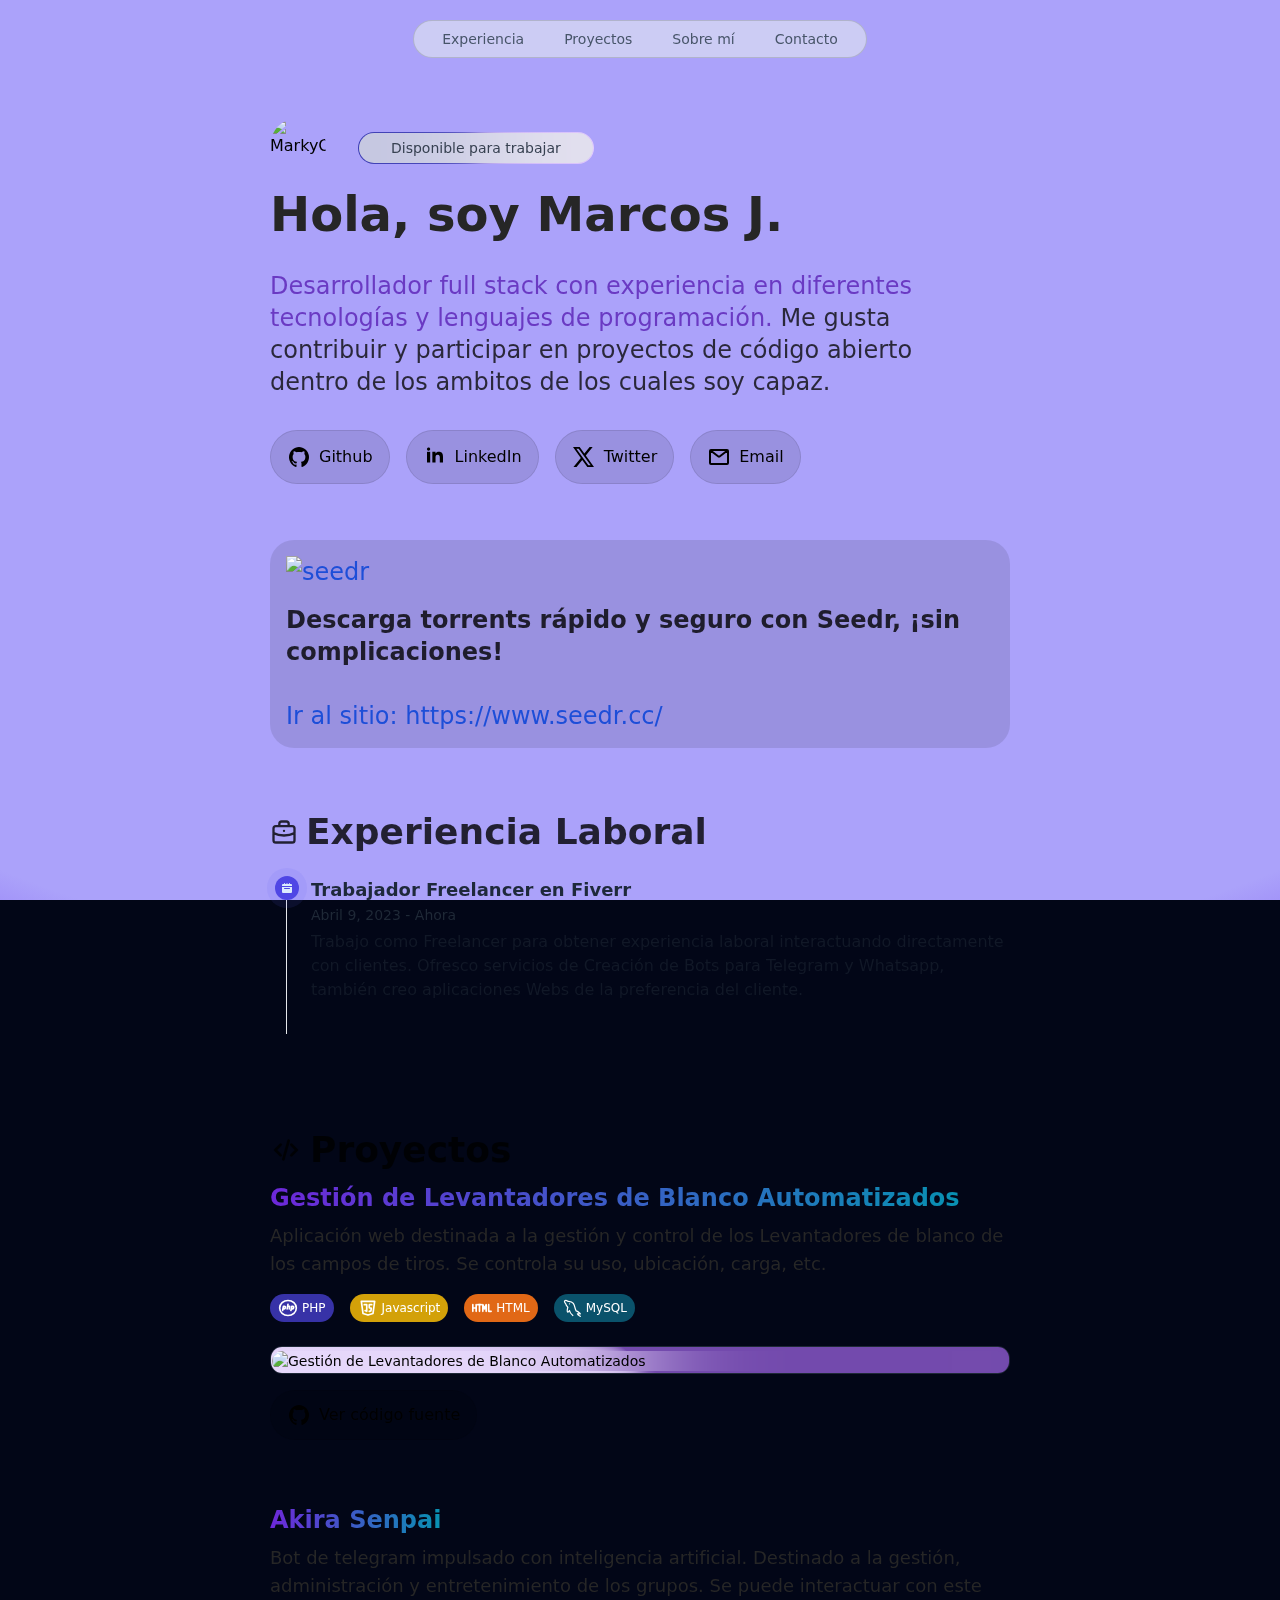
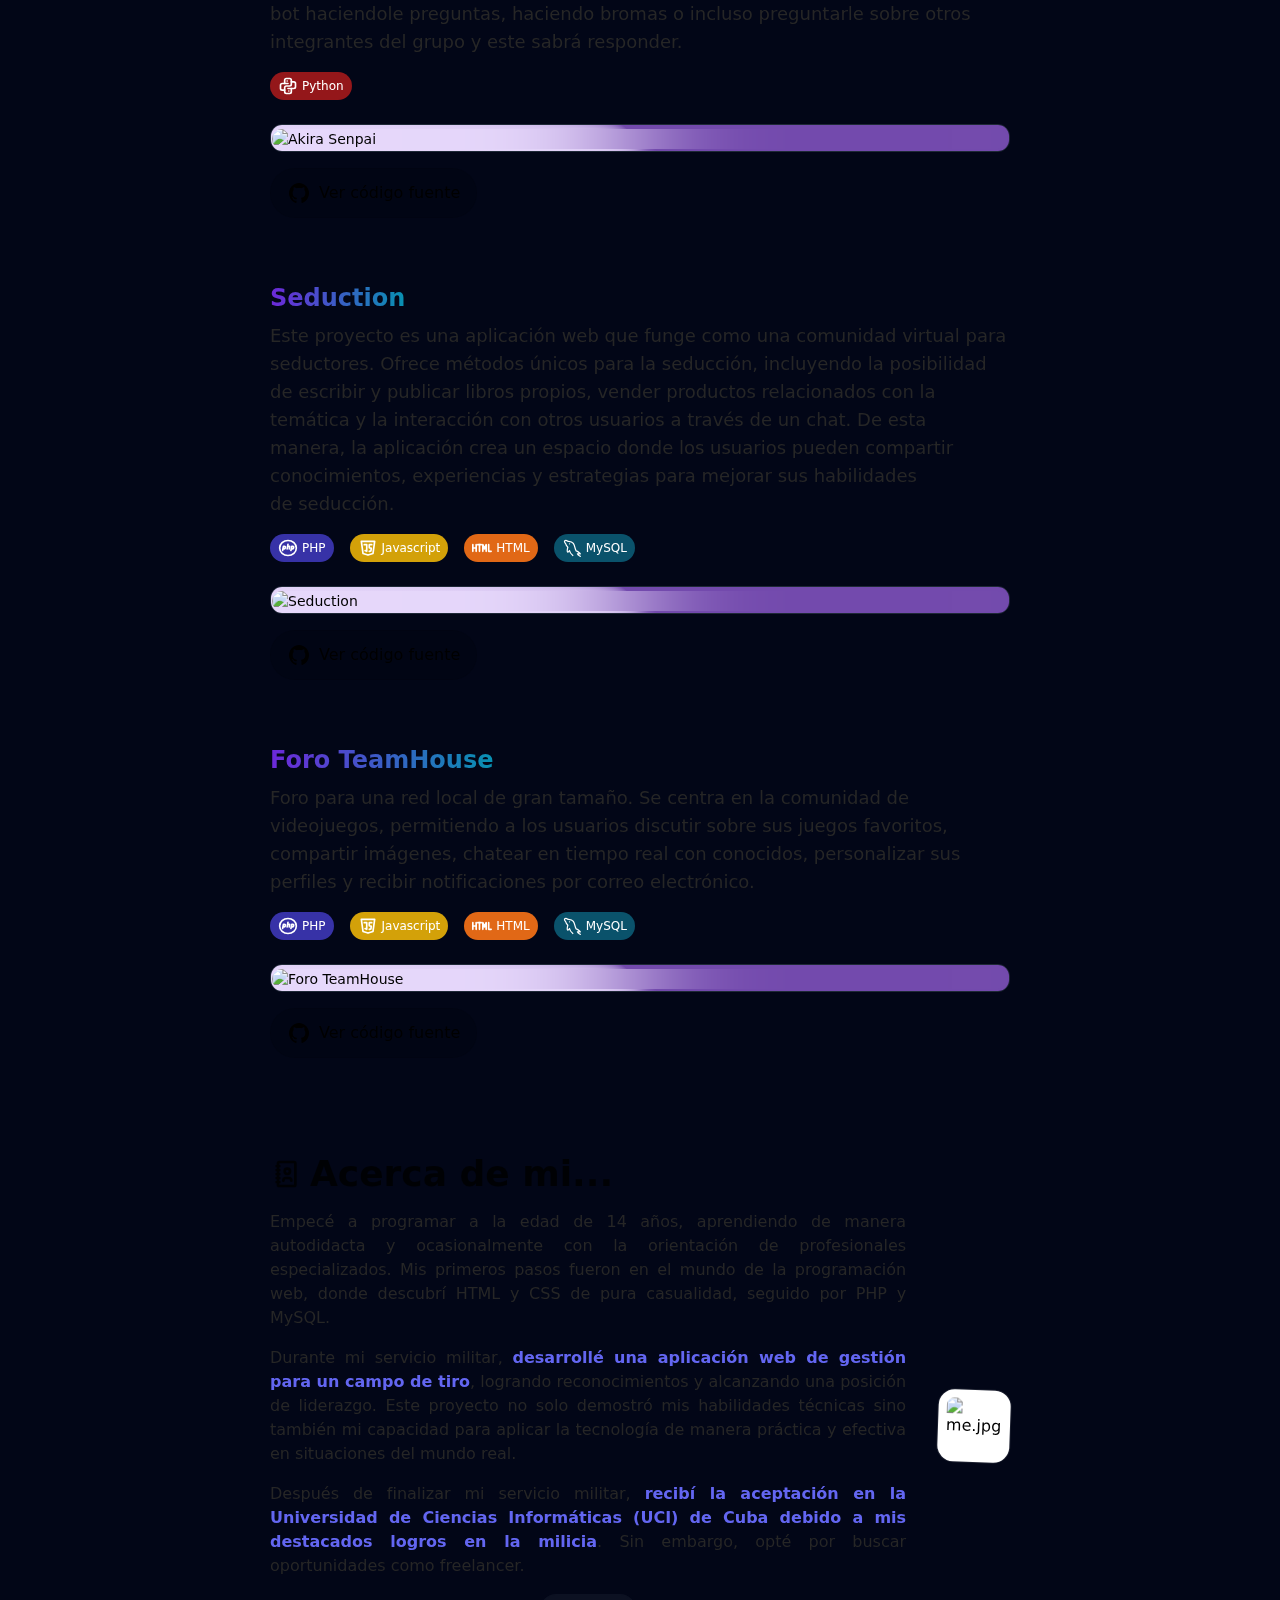
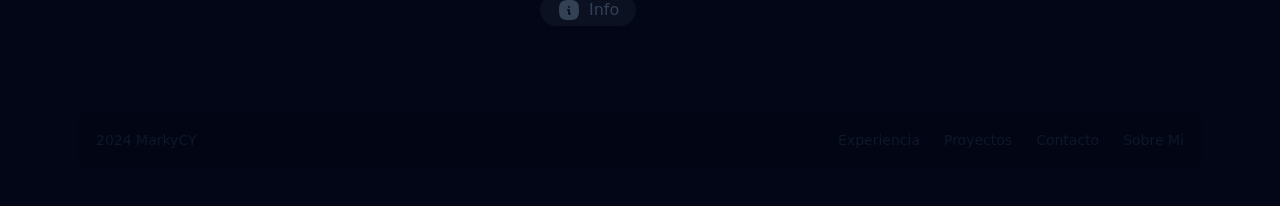
==== commit 2f05a222: "Up Astro Profile" ====
--- a/index.html
+++ b/index.html
@@ -1,4 +1,4 @@
-<!DOCTYPE html><html lang="es"> <head><meta charset="UTF-8"><meta name="description" content="Desarrollador con más de 6 años de experiencia programando aplicaciones web y desarrollando chatbots en diferentes plataformas"><meta name="viewport" content="width=device-width"><link rel="icon" type="image/svg+xml" href="/favicon.svg"><meta name="generator" content="Astro v4.2.6"><meta name="google-site-verification" content="xA6AXIph3bFCJZR_qYAr6-5vg1tBL0GVL_lZnEllQ54"><title>Marcos J. Cardenas P. | Desarrollador Full Stack</title><link rel="stylesheet" href="/astro/index.yfO-0Qh7.css" /></head> <body> <div class="fixed left-0 top-0 -z-10 h-full w-full"> <div class="absolute inset-0 -z-10 h-full w-full items-center px-5 py-24 bg-white [background:radial-gradient(125%_125%_at_50%_10%,#fff_40%,#63e_100%)] dark:bg-black dark:[background:radial-gradient(125%_125%_at_50%_10%,#000_40%,#63e_100%)]"></div> </div> <header class="
+<!DOCTYPE html><html lang="es"> <head><meta charset="UTF-8"><meta name="description" content="Desarrollador con más de 6 años de experiencia programando aplicaciones web y desarrollando chatbots en diferentes plataformas"><meta name="viewport" content="width=device-width"><link rel="icon" type="image/svg+xml" href="/favicon.svg"><meta name="generator" content="Astro v4.2.6"><meta name="google-site-verification" content="xA6AXIph3bFCJZR_qYAr6-5vg1tBL0GVL_lZnEllQ54"><title>Marcos J. Cardenas P. | Desarrollador Full Stack</title><link rel="stylesheet" href="/astro/index.D0LplwId.css" /></head> <body> <div class="fixed left-0 top-0 -z-10 h-full w-full"> <div class="absolute inset-0 -z-10 h-full w-full items-center px-5 py-24 bg-white [background:radial-gradient(125%_125%_at_50%_10%,#aba2fa_80%,#63e_100%)] dark:bg-black dark:[background:radial-gradient(125%_125%_at_50%_10%,#000_40%,#63e_100%)]"></div> </div> <header class="
     flex justify-center items-center
     mx-auto
     py-5
@@ -13,79 +13,91 @@
       bg-slate-200/60 dark:bg-black/50
       backdrop-blur-2xl
       items-center text-xs md:text-sm
-    "> <a class="hover:bg-white/10 rounded-full px-5 transition" href="#experience">Experiencia</a> <a class="hover:bg-white/10 rounded-full px-5 transition" href="#projects">Proyectos</a> <a class="hover:bg-white/10 rounded-full px-5 transition" href="#about-me">Sobre mí</a> <a class="hover:bg-white/10 rounded-full px-5 transition" href="#contact">Contacto</a> </nav> </header>  <main class="px-5"> <section class="py-10 md:py-44 pb-30 w-full lg:w-[740px] mx-auto pb-24">  <section class="flex flex-row gap-x-8"> <img class="rounded-full size-14 mb-4" src="https://media.licdn.com/dms/image/D4E03AQHW2z-FMbVpww/profile-displayphoto-shrink_800_800/0/1695973438305?e=2147483647&v=beta&t=uRAjx4l2xS2_IV1V0fY6VthE8vj7tr2wcKuUucaRX9g" alt="MarkyCY's"> <a class="flex justify-center items-center pb-3" href="https://www.linkedin.com/in/markycy" target="_blank" rel="noopener"> <span class="relative inline-flex h-8 overflow-hidden rounded-full p-[1px] focus:outline-none focus:ring-2 focus:ring-gray-400 focus:ring-offset-2 focus:ring-offset-gray-50"> <span class="absolute inset-[-1000%] animate-[spin_2s_linear_infinite] bg-[conic-gradient(from_90deg_at_50%_50%,#E2CBFF_0%,#393BB2_50%,#E2CBFF_100%)]"></span> <span class="inline-flex h-full w-full cursor-pointer items-center justify-center rounded-full bg-gray-200/80 dark:bg-gray-950 px-8 py-1 text-sm font-medium text-gray-700 dark:text-gray-50 backdrop-blur-3xl"> Disponible para trabajar </span> </span> </a> </section> <h1 class="text-black/90 dark:text-white text-3xl md:text-4xl lg:text-5xl
+    "> <a class="hover:bg-white/10 rounded-full px-5 transition" href="#experience">Experiencia</a> <a class="hover:bg-white/10 rounded-full px-5 transition" href="#projects">Proyectos</a> <a class="hover:bg-white/10 rounded-full px-5 transition" href="#about-me">Sobre mí</a> <a class="hover:bg-white/10 rounded-full px-5 transition" href="#contact">Contacto</a> </nav> </header>  <main class="px-5"> <section class="py-10 md:py-18 pb-18 w-full lg:w-[740px] mx-auto pb-14">  <section class="flex flex-row gap-x-8"> <img class="rounded-full size-14 mb-4" src="https://media.licdn.com/dms/image/D4E03AQHW2z-FMbVpww/profile-displayphoto-shrink_800_800/0/1695973438305?e=2147483647&v=beta&t=uRAjx4l2xS2_IV1V0fY6VthE8vj7tr2wcKuUucaRX9g" alt="MarkyCY's"> <a class="flex justify-center items-center pb-3" href="https://www.linkedin.com/in/markycy" target="_blank" rel="noopener"> <span class="relative inline-flex h-8 overflow-hidden rounded-full p-[1px] focus:outline-none focus:ring-2 focus:ring-gray-400 focus:ring-offset-2 focus:ring-offset-gray-50"> <span class="absolute inset-[-1000%] animate-[spin_2s_linear_infinite] bg-[conic-gradient(from_90deg_at_50%_50%,#E2CBFF_0%,#393BB2_50%,#E2CBFF_100%)]"></span> <span class="inline-flex h-full w-full cursor-pointer items-center justify-center rounded-full bg-gray-200/80 dark:bg-gray-950 px-8 py-1 text-sm font-medium text-gray-700 dark:text-gray-50 backdrop-blur-3xl"> Disponible para trabajar </span> </span> </a> </section> <h1 class="text-neutral-800 dark:text-white text-3xl md:text-4xl lg:text-5xl
       font-bold flex flex-row gap-x-4 pb-5 lg:pb-8">
 Hola, soy Marcos J.
-</h1> <h2 class="text-xl lg:text-2xl opacity-80 text-wrap max-w-[700px]"> <span class=" text-violet-800/90 dark:text-yellow-100">Desarrollador full stack con experiencia en diferentes tecnologías y
-          lenguajes de programación.</span> <span class="text-slate-800/90 dark:text-purple-200">Me gusta contribuir y participar en proyectos de código abierto
+</h1> <h2 class="text-xl lg:text-2xl opacity-80 text-wrap max-w-[700px]"> <span class="text-violet-800 dark:text-yellow-100">Desarrollador full stack con experiencia en diferentes tecnologías y
+          lenguajes de programación.</span> <span class="text-neutral-950 dark:text-purple-200">Me gusta contribuir y participar en proyectos de código abierto
           dentro de los ambitos de los cuales soy capaz.</span> </h2> <nav class="flex gap-2 md:gap-4 mt-8 flex-wrap"> <a class="rounded-full border border-black/10 dark:border-white/10
   flex justify-center
   items-center gap-x-2 
+  text-black dark:text-white
   py-1 px-3 md:py-3 md:px-4
-  text-xs lg:text-base
+  text-sm lg:text-base
    bg-black/10 dark:bg-white/5 hover:scale-110
    hover:bg-white/10 transition" href="https://github.com/MarkyCY" target="_blank" rel="noopener noreferrer">  <svg class="size-6" width="24" height="24" viewBox="0 0 24 24" xmlns="http://www.w3.org/2000/svg"> <path fill-rule="evenodd" clip-rule="evenodd" d="M12.0061 2.00001C9.63078 1.99737 7.3322 2.86251 5.52229 4.44037C3.71237 6.01823 2.50942 8.20566 2.12903 10.6107C1.74863 13.0157 2.21566 15.481 3.4464 17.5649C4.67715 19.6488 6.59116 21.215 8.84543 21.9828C9.34968 22.0779 9.52919 21.7604 9.52919 21.4893C9.52919 21.2442 9.51911 20.4373 9.51507 19.5807C6.73463 20.2014 6.1487 18.3714 6.1487 18.3714C5.96519 17.7515 5.57175 17.2191 5.03935 16.8704C4.13169 16.2342 5.10893 16.2498 5.10893 16.2498C5.42582 16.2945 5.72855 16.413 5.99404 16.596C6.25952 16.7791 6.48075 17.0219 6.64084 17.3059C6.77627 17.5588 6.95922 17.7816 7.17911 17.9615C7.39901 18.1414 7.6515 18.2748 7.92197 18.354C8.19244 18.4331 8.47552 18.4565 8.75486 18.4228C9.03419 18.389 9.30423 18.2988 9.54936 18.1573C9.59395 17.6372 9.81905 17.1509 10.1837 16.7866C7.96501 16.528 5.63033 15.6487 5.63033 11.7178C5.61654 10.6991 5.98563 9.71409 6.66101 8.96713C6.35487 8.08315 6.38913 7.11266 6.75682 6.25373C6.75682 6.25373 7.59589 5.97856 9.506 7.30474C11.144 6.84545 12.8722 6.84545 14.5102 7.30474C16.4162 5.97856 17.2503 6.25373 17.2503 6.25373C17.6195 7.11202 17.6556 8.08248 17.3511 8.96713C18.0262 9.71412 18.3946 10.6993 18.3798 11.7178C18.3798 15.656 16.0411 16.5218 13.8163 16.7753C14.0545 17.0238 14.2383 17.3216 14.3553 17.6487C14.4724 17.9759 14.52 18.3249 14.495 18.6725C14.495 20.0442 14.4829 21.149 14.4829 21.4862C14.4829 21.7583 14.6635 22.0779 15.1697 21.9776C17.4205 21.2069 19.3306 19.6399 20.5582 17.557C21.7859 15.4742 22.2511 13.0112 21.8707 10.6087C21.4902 8.20625 20.2889 6.02097 18.4816 4.44377C16.6743 2.86657 14.3789 2.00033 12.0061 2.00001Z" fill="currentColor"></path> </svg>
 Github
  </a> <a class="rounded-full border border-black/10 dark:border-white/10
   flex justify-center
   items-center gap-x-2 
+  text-black dark:text-white
   py-1 px-3 md:py-3 md:px-4
-  text-xs lg:text-base
+  text-sm lg:text-base
    bg-black/10 dark:bg-white/5 hover:scale-110
    hover:bg-white/10 transition" href="https://www.linkedin.com/in/MarkyCY" target="_blank" rel="noopener noreferrer">  <svg class="size-6 mb-1" width="24" height="24" viewBox="0 0 24 24" fill="none" xmlns="http://www.w3.org/2000/svg"> <path fill-rule="evenodd" clip-rule="evenodd" d="M12.5109 8.79565V10.4934C12.8664 9.95068 13.3563 9.51003 13.9326 9.21466C14.509 8.91928 15.1519 8.77932 15.7984 8.8085C19.2533 8.8085 20 10.9686 20 13.7785V19.5H16.8V14.4283C16.8 13.2187 16.5557 11.6623 14.672 11.6623C12.8448 11.6623 12.5333 12.9789 12.5333 14.3384V19.5H9.34293V8.79565H12.5109Z" fill="currentColor"></path> <path fill-rule="evenodd" clip-rule="evenodd" d="M7.2 6.10565C7.2 6.42322 7.10616 6.73366 6.93035 6.9977C6.75454 7.26175 6.50466 7.46755 6.21229 7.58908C5.91993 7.71061 5.59823 7.74241 5.28786 7.68045C4.97749 7.6185 4.69239 7.46557 4.46863 7.24102C4.24487 7.01646 4.09248 6.73037 4.03074 6.4189C3.96901 6.10743 4.00069 5.78459 4.12179 5.4912C4.24289 5.1978 4.44797 4.94703 4.71109 4.7706C4.97421 4.59417 5.28355 4.5 5.6 4.5C6.02435 4.5 6.43131 4.66917 6.73137 4.97028C7.03143 5.2714 7.2 5.67981 7.2 6.10565Z" fill="currentColor"></path> <path d="M7.2 8.8085H4V19.5H7.2V8.8085Z" fill="currentColor"></path> </svg>
 LinkedIn
  </a> <a class="rounded-full border border-black/10 dark:border-white/10
   flex justify-center
   items-center gap-x-2 
+  text-black dark:text-white
   py-1 px-3 md:py-3 md:px-4
-  text-xs lg:text-base
+  text-sm lg:text-base
    bg-black/10 dark:bg-white/5 hover:scale-110
    hover:bg-white/10 transition" href="https://twitter.com/MarkyCY_" target="_blank" rel="noopener noreferrer">  <svg class="size-6" width="24" height="24" viewBox="0 0 24 24" fill="none" xmlns="http://www.w3.org/2000/svg"> <path d="M13.7953 10.5331L20.6801 2H17.6068L12.3516 8.51718L7.68955 2H1L8.8057 12.9091L1.4704 22H4.54375L10.2495 14.9305L15.3105 22H22L13.7953 10.5331ZM11.4149 13.4835L9.9712 11.4643L4.36 3.62709H6.67L11.1976 9.94433L12.6414 11.9635L18.6589 20.3729H16.3489L11.4149 13.4835Z" fill="currentColor"></path> </svg>
 Twitter
  </a> <a class="rounded-full border border-black/10 dark:border-white/10
   flex justify-center
   items-center gap-x-2 
+  text-black dark:text-white
   py-1 px-3 md:py-3 md:px-4
-  text-xs lg:text-base
+  text-sm lg:text-base
    bg-black/10 dark:bg-white/5 hover:scale-110
    hover:bg-white/10 transition" href="mailto:oranmarcos@gmail.com" target="_blank" rel="noopener noreferrer">  <svg class="size-6" width="24" height="24" viewBox="0 0 24 24" fill="none" xmlns="http://www.w3.org/2000/svg"> <path d="M3.5 5.5L11.3926 11.5355C11.7511 11.8097 12.2489 11.8097 12.6075 11.5355L20.5 5.5M4 19H20C20.5523 19 21 18.5523 21 18V6C21 5.44772 20.5523 5 20 5H4C3.44772 5 3 5.44772 3 6V18C3 18.5523 3.44772 19 4 19Z" stroke="currentColor" stroke-width="2" stroke-linecap="round" fill="none"></path> </svg>
 Email
- </a> </nav>  </section> <section id="experience" class="pb-18 w-full lg:w-[740px] mx-auto pb-24">  <h2 class="text-4xl text-black/80 dark:text-white/95 font-semibold mb-4 flex gap-x-2 items-center"> <svg class="size-7" width="24" height="24" viewBox="0 0 24 24" fill="none" xmlns="http://www.w3.org/2000/svg"> <path d="M8 7H5C3.89543 7 3 7.89543 3 9V13M8 7H16M8 7V5C8 3.89543 8.89543 3 10 3H14C15.1046 3 16 3.89543 16 5V7M16 7H19C20.1046 7 21 7.89543 21 9V13M21 13V19C21 20.1046 20.1046 21 19 21H5C3.89543 21 3 20.1046 3 19V13M21 13C21 13 17 15 12 15C7 15 3 13 3 13M12 11H12.01" stroke="currentColor" stroke-width="2" stroke-linecap="round" stroke-linejoin="round"></path> </svg> Experiencia Laboral
-</h2> <ol class="relative border-s border-gray-200 ml-4"> <li class="mb-10 ms-6 mt-6"> <span class="absolute flex items-center justify-center w-6 h-6 bg-indigo-600 rounded-full -start-3 ring-8 ring-indigo-500/10 dark:ring-indigo-200/10 dark:ring-gray-900 dark:bg-blue-900"> <svg class="w-2.5 h-2.5 text-blue-100" aria-hidden="true" xmlns="http://www.w3.org/2000/svg" fill="currentColor" viewBox="0 0 20 20"> <path d="M20 4a2 2 0 0 0-2-2h-2V1a1 1 0 0 0-2 0v1h-3V1a1 1 0 0 0-2 0v1H6V1a1 1 0 0 0-2 0v1H2a2 2 0 0 0-2 2v2h20V4ZM0 18a2 2 0 0 0 2 2h16a2 2 0 0 0 2-2V8H0v10Zm5-8h10a1 1 0 0 1 0 2H5a1 1 0 0 1 0-2Z"></path> </svg> </span> <h3 class="flex items-center mb-1 text-lg font-semibold text-slate-800 dark:text-white/90"> Trabajador Freelancer en Fiverr </h3> <time class="block mb-2 text-sm font-normal leading-none text-gray-800 dark:text-gray-300/90">Abril 9, 2023 - Ahora</time> <p class="mb-4 text-base font-normal text-gray-900 dark:text-indigo-200/90"> Trabajo como Freelancer para obtener experiencia laboral interactuando directamente con clientes. Ofresco servicios de Creación de Bots para Telegram y Whatsapp, también creo aplicaciones Webs de la preferencia del cliente. </p> <div class="flex gap-2 md:gap-4 mt-8 flex-wrap">  </div> </li> </ol>  </section> <section id="projects" class="undefined w-full lg:w-[740px] mx-auto pb-24">  <h2 class="text-4xl text-black/80 dark:text-white/95 font-semibold mb-3 flex gap-x-2 items-center"> <svg class="size-8" width="24" height="24" viewBox="0 0 24 24" fill="none" xmlns="http://www.w3.org/2000/svg"> <path d="M8 8L4 12L8 16M16 16L20 12L16 8M14 5L9.99997 19" stroke="currentColor" stroke-width="2" stroke-linecap="round" stroke-linejoin="round"></path> </svg> Proyectos
-</h2> <div class="flex flex-col gap-y-16"> <article class=""> <h3 class="text-2xl font-semibold text-indigo-500/90 dark:text-orange-200 mb-2"> <span class="text-transparent bg-clip-text bg-gradient-to-r to-cyan-600 from-violet-700 dark:to-cyan-500 dark:from-violet-400">Gestión de Levantadores de Blanco Automatizados</span> </h3> <p class="text-lg mb-4 text-pretty">Aplicación web destinada a la gestión y control de los Levantadores de blanco de los campos de tiros. Se controla su uso, ubicación, carga, etc.</p> <ul class="flex gap-x-4 pb-6 flex-row"> <li class="flex gap-x-3 items-center"> <span class="flex gap-x-1 items-center rounded-full text-xs bg-indigo-600/70 dark:bg-indigo-600/70 text-white hover:bg-indigo-600/50 transition py-1 px-2"> <svg class="size-5" width="24" height="24" viewBox="0 0 24 24" stroke-width="2" stroke="currentColor" fill="none" stroke-linecap="round" stroke-linejoin="round"><path stroke="none" d="M0 0h24v24H0z" fill="none"></path><path d="M12 12m-10 0a10 9 0 1 0 20 0a10 9 0 1 0 -20 0"></path><path d="M5.5 15l.395 -1.974l.605 -3.026h1.32a1 1 0 0 1 .986 1.164l-.167 1a1 1 0 0 1 -.986 .836h-1.653"></path><path d="M15.5 15l.395 -1.974l.605 -3.026h1.32a1 1 0 0 1 .986 1.164l-.167 1a1 1 0 0 1 -.986 .836h-1.653"></path><path d="M12 7.5l-1 5.5"></path><path d="M11.6 10h2.4l-.5 3"></path></svg> PHP </span> </li><li class="flex gap-x-3 items-center"> <span class="flex gap-x-1 items-center rounded-full text-xs bg-yellow-500/90 dark:bg-yellow-500/80 text-white hover:bg-yellow-600/80 transition py-1 px-2"> <svg class="size-5" width="24" height="24" viewBox="0 0 24 24" stroke-width="2" stroke="currentColor" fill="none" stroke-linecap="round" stroke-linejoin="round"><path stroke="none" d="M0 0h24v24H0z" fill="none"></path><path d="M20 4l-2 14.5l-6 2l-6 -2l-2 -14.5z"></path><path d="M7.5 8h3v8l-2 -1"></path><path d="M16.5 8h-2.5a.5 .5 0 0 0 -.5 .5v3a.5 .5 0 0 0 .5 .5h1.423a.5 .5 0 0 1 .495 .57l-.418 2.93l-2 .5"></path></svg> Javascript </span> </li><li class="flex gap-x-3 items-center"> <span class="flex gap-x-1 items-center rounded-full text-xs bg-orange-500/90 dark:bg-orange-500/80 text-white hover:bg-orange-600/70 transition py-1 px-2"> <svg class="size-5" width="24" height="24" viewBox="0 0 24 24" stroke-width="2" stroke="currentColor" fill="none" stroke-linecap="round" stroke-linejoin="round"><path stroke="none" d="M0 0h24v24H0z" fill="none"></path><path d="M13 16v-8l2 5l2 -5v8"></path><path d="M1 16v-8"></path><path d="M5 8v8"></path><path d="M1 12h4"></path><path d="M7 8h4"></path><path d="M9 8v8"></path><path d="M20 8v8h3"></path></svg> HTML </span> </li><li class="flex gap-x-3 items-center"> <span class="flex gap-x-1 items-center rounded-full text-xs bg-cyan-700/70 dark:bg-cyan-700/80 text-white hover:bg-cyan-600/50 transition py-1 px-2"> <svg class="size-5" width="24" height="24" viewBox="0 0 24 24" stroke-width="1.5" stroke="currentColor" fill="none" stroke-linecap="round" stroke-linejoin="round"><path stroke="none" d="M0 0h24v24H0z" fill="none"></path><path d="M13 21c-1.427 -1.026 -3.59 -3.854 -4 -6c-.486 .77 -1.501 2 -2 2c-1.499 -.888 -.574 -3.973 0 -6c-1.596 -1.433 -2.468 -2.458 -2.5 -4c-3.35 -3.44 -.444 -5.27 2.5 -3h1c8.482 .5 6.421 8.07 9 11.5c2.295 .522 3.665 2.254 5 3.5c-2.086 -.2 -2.784 -.344 -3.5 0c.478 1.64 2.123 2.2 3.5 3"></path><path d="M9 7h.01"></path></svg> MySQL </span> </li> </ul> <a href="/projects/tables.webp" target="_blank" rel="noopener"> <div class="relative overflow-hidden rounded-xl border border-gray-800 p-[1px] backdrop-blur-3xl"> <span class="absolute inset-[-1000%] animate-[spin_2s_linear_infinite] bg-[conic-gradient(from_90deg_at_50%_50%,#734aad_10%,#e8dafc_50%,#734aad_60%)] dark:bg-[conic-gradient(from_90deg_at_50%_50%,#3e1f90_40%,#d9befc_90%,#3e1f90_100%)]"></span> <img class="rounded-xl shadow-2xl shadow-white/10 inline-flex h-full w-full items-center justify-center text-sm font-medium backdrop-blur-3xl" src="/projects/tables.webp" alt="Gestión de Levantadores de Blanco Automatizados"> </div> </a> <div class="flex gap-2 md:gap-4 mt-4 flex-wrap"> <a class="rounded-full border border-black/10 dark:border-white/10
+ </a> </nav>  </section> <a href="https://www.seedr.cc/" target="_blank" rel="noopener" class="flex gap-x-2 items-center text-blue-700 text-2xl"> <section class="rounded-3xl p-4 dark:bg-white/60 bg-black/10 w-full lg:w-[740px] mx-auto"> <img src="https://www.seedr.cc/assets/static/Logo_main.410d92f8.svg" alt="seedr" class="w-32 h-auto mb-4"> <h1 class="text-2xl text-black/80 dark:text-black/95 font-semibold">
+Descarga torrents rápido y seguro con Seedr, ¡sin complicaciones!
+</h1><br>
+Ir al sitio: https://www.seedr.cc/
+</section> </a> <section id="experience" class="py-16 w-full lg:w-[740px] mx-auto pb-14">  <h2 class="text-4xl text-black/80 dark:text-white/95 font-semibold mb-4 flex gap-x-2 items-center"> <svg class="size-7" width="24" height="24" viewBox="0 0 24 24" fill="none" xmlns="http://www.w3.org/2000/svg"> <path d="M8 7H5C3.89543 7 3 7.89543 3 9V13M8 7H16M8 7V5C8 3.89543 8.89543 3 10 3H14C15.1046 3 16 3.89543 16 5V7M16 7H19C20.1046 7 21 7.89543 21 9V13M21 13V19C21 20.1046 20.1046 21 19 21H5C3.89543 21 3 20.1046 3 19V13M21 13C21 13 17 15 12 15C7 15 3 13 3 13M12 11H12.01" stroke="currentColor" stroke-width="2" stroke-linecap="round" stroke-linejoin="round"></path> </svg> Experiencia Laboral
+</h2> <ol class="relative border-s border-gray-200 ml-4"> <li class="mb-10 ms-6 mt-6"> <span class="absolute flex items-center justify-center w-6 h-6 bg-indigo-600 rounded-full -start-3 ring-8 ring-indigo-500/10 dark:ring-indigo-200/10 dark:ring-gray-900 dark:bg-blue-900"> <svg class="w-2.5 h-2.5 text-blue-100" aria-hidden="true" xmlns="http://www.w3.org/2000/svg" fill="currentColor" viewBox="0 0 20 20"> <path d="M20 4a2 2 0 0 0-2-2h-2V1a1 1 0 0 0-2 0v1h-3V1a1 1 0 0 0-2 0v1H6V1a1 1 0 0 0-2 0v1H2a2 2 0 0 0-2 2v2h20V4ZM0 18a2 2 0 0 0 2 2h16a2 2 0 0 0 2-2V8H0v10Zm5-8h10a1 1 0 0 1 0 2H5a1 1 0 0 1 0-2Z"></path> </svg> </span> <h3 class="flex items-center mb-1 text-lg font-semibold text-slate-800 dark:text-white/90"> Trabajador Freelancer en Fiverr </h3> <time class="block mb-2 text-sm font-normal leading-none text-gray-800 dark:text-gray-300/90">Abril 9, 2023 - Ahora</time> <p class="mb-4 text-base font-normal text-gray-900 dark:text-indigo-200/90"> Trabajo como Freelancer para obtener experiencia laboral interactuando directamente con clientes. Ofresco servicios de Creación de Bots para Telegram y Whatsapp, también creo aplicaciones Webs de la preferencia del cliente. </p> <div class="flex gap-2 md:gap-4 mt-8 flex-wrap">  </div> </li> </ol>  </section> <section id="projects" class="undefined w-full lg:w-[740px] mx-auto pb-14">  <h2 class="text-4xl text-black/80 dark:text-white/95 font-semibold mb-3 flex gap-x-2 items-center"> <svg class="size-8" width="24" height="24" viewBox="0 0 24 24" fill="none" xmlns="http://www.w3.org/2000/svg"> <path d="M8 8L4 12L8 16M16 16L20 12L16 8M14 5L9.99997 19" stroke="currentColor" stroke-width="2" stroke-linecap="round" stroke-linejoin="round"></path> </svg> Proyectos
+</h2> <div class="flex flex-col gap-y-16"> <article class=""> <h3 class="text-2xl font-semibold text-indigo-500/90 dark:text-orange-200 mb-2"> <span class="text-transparent bg-clip-text bg-gradient-to-r to-cyan-600 from-violet-700 dark:to-cyan-500 dark:from-violet-400">Gestión de Levantadores de Blanco Automatizados</span> </h3> <p class="text-lg mb-4 text-pretty text-neutral-800 dark:text-white/90">Aplicación web destinada a la gestión y control de los Levantadores de blanco de los campos de tiros. Se controla su uso, ubicación, carga, etc.</p> <ul class="flex gap-x-4 pb-6 flex-row"> <li class="flex gap-x-3 items-center"> <span class="flex gap-x-1 items-center rounded-full text-xs bg-indigo-600/70 dark:bg-indigo-600/70 text-white hover:bg-indigo-600/50 transition py-1 px-2"> <svg class="size-5" width="24" height="24" viewBox="0 0 24 24" stroke-width="2" stroke="currentColor" fill="none" stroke-linecap="round" stroke-linejoin="round"><path stroke="none" d="M0 0h24v24H0z" fill="none"></path><path d="M12 12m-10 0a10 9 0 1 0 20 0a10 9 0 1 0 -20 0"></path><path d="M5.5 15l.395 -1.974l.605 -3.026h1.32a1 1 0 0 1 .986 1.164l-.167 1a1 1 0 0 1 -.986 .836h-1.653"></path><path d="M15.5 15l.395 -1.974l.605 -3.026h1.32a1 1 0 0 1 .986 1.164l-.167 1a1 1 0 0 1 -.986 .836h-1.653"></path><path d="M12 7.5l-1 5.5"></path><path d="M11.6 10h2.4l-.5 3"></path></svg> PHP </span> </li><li class="flex gap-x-3 items-center"> <span class="flex gap-x-1 items-center rounded-full text-xs bg-yellow-500/90 dark:bg-yellow-500/80 text-white hover:bg-yellow-600/80 transition py-1 px-2"> <svg class="size-5" width="24" height="24" viewBox="0 0 24 24" stroke-width="2" stroke="currentColor" fill="none" stroke-linecap="round" stroke-linejoin="round"><path stroke="none" d="M0 0h24v24H0z" fill="none"></path><path d="M20 4l-2 14.5l-6 2l-6 -2l-2 -14.5z"></path><path d="M7.5 8h3v8l-2 -1"></path><path d="M16.5 8h-2.5a.5 .5 0 0 0 -.5 .5v3a.5 .5 0 0 0 .5 .5h1.423a.5 .5 0 0 1 .495 .57l-.418 2.93l-2 .5"></path></svg> Javascript </span> </li><li class="flex gap-x-3 items-center"> <span class="flex gap-x-1 items-center rounded-full text-xs bg-orange-500/90 dark:bg-orange-500/80 text-white hover:bg-orange-600/70 transition py-1 px-2"> <svg class="size-5" width="24" height="24" viewBox="0 0 24 24" stroke-width="2" stroke="currentColor" fill="none" stroke-linecap="round" stroke-linejoin="round"><path stroke="none" d="M0 0h24v24H0z" fill="none"></path><path d="M13 16v-8l2 5l2 -5v8"></path><path d="M1 16v-8"></path><path d="M5 8v8"></path><path d="M1 12h4"></path><path d="M7 8h4"></path><path d="M9 8v8"></path><path d="M20 8v8h3"></path></svg> HTML </span> </li><li class="flex gap-x-3 items-center"> <span class="flex gap-x-1 items-center rounded-full text-xs bg-cyan-700/70 dark:bg-cyan-700/80 text-white hover:bg-cyan-600/50 transition py-1 px-2"> <svg class="size-5" width="24" height="24" viewBox="0 0 24 24" stroke-width="1.5" stroke="currentColor" fill="none" stroke-linecap="round" stroke-linejoin="round"><path stroke="none" d="M0 0h24v24H0z" fill="none"></path><path d="M13 21c-1.427 -1.026 -3.59 -3.854 -4 -6c-.486 .77 -1.501 2 -2 2c-1.499 -.888 -.574 -3.973 0 -6c-1.596 -1.433 -2.468 -2.458 -2.5 -4c-3.35 -3.44 -.444 -5.27 2.5 -3h1c8.482 .5 6.421 8.07 9 11.5c2.295 .522 3.665 2.254 5 3.5c-2.086 -.2 -2.784 -.344 -3.5 0c.478 1.64 2.123 2.2 3.5 3"></path><path d="M9 7h.01"></path></svg> MySQL </span> </li> </ul> <a href="/projects/tables.webp" target="_blank" rel="noopener"> <div class="relative overflow-hidden rounded-xl border border-gray-800 p-[1px] backdrop-blur-3xl"> <span class="absolute inset-[-1000%] animate-[spin_2s_linear_infinite] bg-[conic-gradient(from_90deg_at_50%_50%,#734aad_10%,#e8dafc_50%,#734aad_60%)] dark:bg-[conic-gradient(from_90deg_at_50%_50%,#3e1f90_40%,#d9befc_90%,#3e1f90_100%)]"></span> <img class="rounded-xl shadow-2xl shadow-white/10 inline-flex h-full w-full items-center justify-center text-sm font-medium backdrop-blur-3xl" src="/projects/tables.webp" alt="Gestión de Levantadores de Blanco Automatizados"> </div> </a> <div class="flex gap-2 md:gap-4 mt-4 flex-wrap"> <a class="rounded-full border border-black/10 dark:border-white/10
   flex justify-center
   items-center gap-x-2 
+  text-black dark:text-white
   py-1 px-3 md:py-3 md:px-4
-  text-xs lg:text-base
+  text-sm lg:text-base
    bg-black/10 dark:bg-white/5 hover:scale-110
    hover:bg-white/10 transition" href="https://github.com/MarkyCY/TargetLifterControlShootFields" target="_blank" rel="noopener noreferrer">  <svg width="24" height="24" viewBox="0 0 24 24" xmlns="http://www.w3.org/2000/svg"> <path fill-rule="evenodd" clip-rule="evenodd" d="M12.0061 2.00001C9.63078 1.99737 7.3322 2.86251 5.52229 4.44037C3.71237 6.01823 2.50942 8.20566 2.12903 10.6107C1.74863 13.0157 2.21566 15.481 3.4464 17.5649C4.67715 19.6488 6.59116 21.215 8.84543 21.9828C9.34968 22.0779 9.52919 21.7604 9.52919 21.4893C9.52919 21.2442 9.51911 20.4373 9.51507 19.5807C6.73463 20.2014 6.1487 18.3714 6.1487 18.3714C5.96519 17.7515 5.57175 17.2191 5.03935 16.8704C4.13169 16.2342 5.10893 16.2498 5.10893 16.2498C5.42582 16.2945 5.72855 16.413 5.99404 16.596C6.25952 16.7791 6.48075 17.0219 6.64084 17.3059C6.77627 17.5588 6.95922 17.7816 7.17911 17.9615C7.39901 18.1414 7.6515 18.2748 7.92197 18.354C8.19244 18.4331 8.47552 18.4565 8.75486 18.4228C9.03419 18.389 9.30423 18.2988 9.54936 18.1573C9.59395 17.6372 9.81905 17.1509 10.1837 16.7866C7.96501 16.528 5.63033 15.6487 5.63033 11.7178C5.61654 10.6991 5.98563 9.71409 6.66101 8.96713C6.35487 8.08315 6.38913 7.11266 6.75682 6.25373C6.75682 6.25373 7.59589 5.97856 9.506 7.30474C11.144 6.84545 12.8722 6.84545 14.5102 7.30474C16.4162 5.97856 17.2503 6.25373 17.2503 6.25373C17.6195 7.11202 17.6556 8.08248 17.3511 8.96713C18.0262 9.71412 18.3946 10.6993 18.3798 11.7178C18.3798 15.656 16.0411 16.5218 13.8163 16.7753C14.0545 17.0238 14.2383 17.3216 14.3553 17.6487C14.4724 17.9759 14.52 18.3249 14.495 18.6725C14.495 20.0442 14.4829 21.149 14.4829 21.4862C14.4829 21.7583 14.6635 22.0779 15.1697 21.9776C17.4205 21.2069 19.3306 19.6399 20.5582 17.557C21.7859 15.4742 22.2511 13.0112 21.8707 10.6087C21.4902 8.20625 20.2889 6.02097 18.4816 4.44377C16.6743 2.86657 14.3789 2.00033 12.0061 2.00001Z" fill="currentColor"></path> </svg>
 Ver código fuente
- </a> </div> </article><article class=""> <h3 class="text-2xl font-semibold text-indigo-500/90 dark:text-orange-200 mb-2"> <span class="text-transparent bg-clip-text bg-gradient-to-r to-cyan-600 from-violet-700 dark:to-cyan-500 dark:from-violet-400">Akira Senpai</span> </h3> <p class="text-lg mb-4 text-pretty">Bot de telegram impulsado con inteligencia artificial. Destinado a la gestión, administración y entretenimiento de los grupos. Se puede interactuar con este bot haciendole preguntas, haciendo bromas o incluso preguntarle sobre otros integrantes del grupo y este sabrá responder.</p> <ul class="flex gap-x-4 pb-6 flex-row"> <li class="flex gap-x-3 items-center"> <span class="flex gap-x-1 items-center rounded-full text-xs bg-red-700/80 dark:bg-red-700/80 text-white hover:bg-red-600/50 transition py-1 px-2"> <svg class="size-5" width="24" height="24" viewBox="0 0 24 24" stroke-width="2" stroke="currentColor" fill="none" stroke-linecap="round" stroke-linejoin="round"><path stroke="none" d="M0 0h24v24H0z" fill="none"></path><path d="M12 9h-7a2 2 0 0 0 -2 2v4a2 2 0 0 0 2 2h3"></path><path d="M12 15h7a2 2 0 0 0 2 -2v-4a2 2 0 0 0 -2 -2h-3"></path><path d="M8 9v-4a2 2 0 0 1 2 -2h4a2 2 0 0 1 2 2v5a2 2 0 0 1 -2 2h-4a2 2 0 0 0 -2 2v5a2 2 0 0 0 2 2h4a2 2 0 0 0 2 -2v-4"></path><path d="M11 6l0 .01"></path><path d="M13 18l0 .01"></path></svg> Python </span> </li> </ul> <a href="/projects/akira.webp" target="_blank" rel="noopener"> <div class="relative overflow-hidden rounded-xl border border-gray-800 p-[1px] backdrop-blur-3xl"> <span class="absolute inset-[-1000%] animate-[spin_2s_linear_infinite] bg-[conic-gradient(from_90deg_at_50%_50%,#734aad_10%,#e8dafc_50%,#734aad_60%)] dark:bg-[conic-gradient(from_90deg_at_50%_50%,#3e1f90_40%,#d9befc_90%,#3e1f90_100%)]"></span> <img class="rounded-xl shadow-2xl shadow-white/10 inline-flex h-full w-full items-center justify-center text-sm font-medium backdrop-blur-3xl" src="/projects/akira.webp" alt="Akira Senpai"> </div> </a> <div class="flex gap-2 md:gap-4 mt-4 flex-wrap"> <a class="rounded-full border border-black/10 dark:border-white/10
+ </a> </div> </article><article class=""> <h3 class="text-2xl font-semibold text-indigo-500/90 dark:text-orange-200 mb-2"> <span class="text-transparent bg-clip-text bg-gradient-to-r to-cyan-600 from-violet-700 dark:to-cyan-500 dark:from-violet-400">Akira Senpai</span> </h3> <p class="text-lg mb-4 text-pretty text-neutral-800 dark:text-white/90">Bot de telegram impulsado con inteligencia artificial. Destinado a la gestión, administración y entretenimiento de los grupos. Se puede interactuar con este bot haciendole preguntas, haciendo bromas o incluso preguntarle sobre otros integrantes del grupo y este sabrá responder.</p> <ul class="flex gap-x-4 pb-6 flex-row"> <li class="flex gap-x-3 items-center"> <span class="flex gap-x-1 items-center rounded-full text-xs bg-red-700/80 dark:bg-red-700/80 text-white hover:bg-red-600/50 transition py-1 px-2"> <svg class="size-5" width="24" height="24" viewBox="0 0 24 24" stroke-width="2" stroke="currentColor" fill="none" stroke-linecap="round" stroke-linejoin="round"><path stroke="none" d="M0 0h24v24H0z" fill="none"></path><path d="M12 9h-7a2 2 0 0 0 -2 2v4a2 2 0 0 0 2 2h3"></path><path d="M12 15h7a2 2 0 0 0 2 -2v-4a2 2 0 0 0 -2 -2h-3"></path><path d="M8 9v-4a2 2 0 0 1 2 -2h4a2 2 0 0 1 2 2v5a2 2 0 0 1 -2 2h-4a2 2 0 0 0 -2 2v5a2 2 0 0 0 2 2h4a2 2 0 0 0 2 -2v-4"></path><path d="M11 6l0 .01"></path><path d="M13 18l0 .01"></path></svg> Python </span> </li> </ul> <a href="/projects/akira.webp" target="_blank" rel="noopener"> <div class="relative overflow-hidden rounded-xl border border-gray-800 p-[1px] backdrop-blur-3xl"> <span class="absolute inset-[-1000%] animate-[spin_2s_linear_infinite] bg-[conic-gradient(from_90deg_at_50%_50%,#734aad_10%,#e8dafc_50%,#734aad_60%)] dark:bg-[conic-gradient(from_90deg_at_50%_50%,#3e1f90_40%,#d9befc_90%,#3e1f90_100%)]"></span> <img class="rounded-xl shadow-2xl shadow-white/10 inline-flex h-full w-full items-center justify-center text-sm font-medium backdrop-blur-3xl" src="/projects/akira.webp" alt="Akira Senpai"> </div> </a> <div class="flex gap-2 md:gap-4 mt-4 flex-wrap"> <a class="rounded-full border border-black/10 dark:border-white/10
   flex justify-center
   items-center gap-x-2 
+  text-black dark:text-white
   py-1 px-3 md:py-3 md:px-4
-  text-xs lg:text-base
+  text-sm lg:text-base
    bg-black/10 dark:bg-white/5 hover:scale-110
    hover:bg-white/10 transition" href="https://github.com/MarkyCY/OtakuSenpai-Telegram-Bot" target="_blank" rel="noopener noreferrer">  <svg width="24" height="24" viewBox="0 0 24 24" xmlns="http://www.w3.org/2000/svg"> <path fill-rule="evenodd" clip-rule="evenodd" d="M12.0061 2.00001C9.63078 1.99737 7.3322 2.86251 5.52229 4.44037C3.71237 6.01823 2.50942 8.20566 2.12903 10.6107C1.74863 13.0157 2.21566 15.481 3.4464 17.5649C4.67715 19.6488 6.59116 21.215 8.84543 21.9828C9.34968 22.0779 9.52919 21.7604 9.52919 21.4893C9.52919 21.2442 9.51911 20.4373 9.51507 19.5807C6.73463 20.2014 6.1487 18.3714 6.1487 18.3714C5.96519 17.7515 5.57175 17.2191 5.03935 16.8704C4.13169 16.2342 5.10893 16.2498 5.10893 16.2498C5.42582 16.2945 5.72855 16.413 5.99404 16.596C6.25952 16.7791 6.48075 17.0219 6.64084 17.3059C6.77627 17.5588 6.95922 17.7816 7.17911 17.9615C7.39901 18.1414 7.6515 18.2748 7.92197 18.354C8.19244 18.4331 8.47552 18.4565 8.75486 18.4228C9.03419 18.389 9.30423 18.2988 9.54936 18.1573C9.59395 17.6372 9.81905 17.1509 10.1837 16.7866C7.96501 16.528 5.63033 15.6487 5.63033 11.7178C5.61654 10.6991 5.98563 9.71409 6.66101 8.96713C6.35487 8.08315 6.38913 7.11266 6.75682 6.25373C6.75682 6.25373 7.59589 5.97856 9.506 7.30474C11.144 6.84545 12.8722 6.84545 14.5102 7.30474C16.4162 5.97856 17.2503 6.25373 17.2503 6.25373C17.6195 7.11202 17.6556 8.08248 17.3511 8.96713C18.0262 9.71412 18.3946 10.6993 18.3798 11.7178C18.3798 15.656 16.0411 16.5218 13.8163 16.7753C14.0545 17.0238 14.2383 17.3216 14.3553 17.6487C14.4724 17.9759 14.52 18.3249 14.495 18.6725C14.495 20.0442 14.4829 21.149 14.4829 21.4862C14.4829 21.7583 14.6635 22.0779 15.1697 21.9776C17.4205 21.2069 19.3306 19.6399 20.5582 17.557C21.7859 15.4742 22.2511 13.0112 21.8707 10.6087C21.4902 8.20625 20.2889 6.02097 18.4816 4.44377C16.6743 2.86657 14.3789 2.00033 12.0061 2.00001Z" fill="currentColor"></path> </svg>
 Ver código fuente
- </a> </div> </article><article class=""> <h3 class="text-2xl font-semibold text-indigo-500/90 dark:text-orange-200 mb-2"> <span class="text-transparent bg-clip-text bg-gradient-to-r to-cyan-600 from-violet-700 dark:to-cyan-500 dark:from-violet-400">Seduction</span> </h3> <p class="text-lg mb-4 text-pretty">Este proyecto es una aplicación web que funge como una comunidad virtual para seductores. Ofrece métodos únicos para la seducción, incluyendo la posibilidad de escribir y publicar libros propios, vender productos relacionados con la temática y la interacción con otros usuarios a través de un chat. De esta manera, la aplicación crea un espacio donde los usuarios pueden compartir conocimientos, experiencias y estrategias para mejorar sus habilidades de seducción.</p> <ul class="flex gap-x-4 pb-6 flex-row"> <li class="flex gap-x-3 items-center"> <span class="flex gap-x-1 items-center rounded-full text-xs bg-indigo-600/70 dark:bg-indigo-600/70 text-white hover:bg-indigo-600/50 transition py-1 px-2"> <svg class="size-5" width="24" height="24" viewBox="0 0 24 24" stroke-width="2" stroke="currentColor" fill="none" stroke-linecap="round" stroke-linejoin="round"><path stroke="none" d="M0 0h24v24H0z" fill="none"></path><path d="M12 12m-10 0a10 9 0 1 0 20 0a10 9 0 1 0 -20 0"></path><path d="M5.5 15l.395 -1.974l.605 -3.026h1.32a1 1 0 0 1 .986 1.164l-.167 1a1 1 0 0 1 -.986 .836h-1.653"></path><path d="M15.5 15l.395 -1.974l.605 -3.026h1.32a1 1 0 0 1 .986 1.164l-.167 1a1 1 0 0 1 -.986 .836h-1.653"></path><path d="M12 7.5l-1 5.5"></path><path d="M11.6 10h2.4l-.5 3"></path></svg> PHP </span> </li><li class="flex gap-x-3 items-center"> <span class="flex gap-x-1 items-center rounded-full text-xs bg-yellow-500/90 dark:bg-yellow-500/80 text-white hover:bg-yellow-600/80 transition py-1 px-2"> <svg class="size-5" width="24" height="24" viewBox="0 0 24 24" stroke-width="2" stroke="currentColor" fill="none" stroke-linecap="round" stroke-linejoin="round"><path stroke="none" d="M0 0h24v24H0z" fill="none"></path><path d="M20 4l-2 14.5l-6 2l-6 -2l-2 -14.5z"></path><path d="M7.5 8h3v8l-2 -1"></path><path d="M16.5 8h-2.5a.5 .5 0 0 0 -.5 .5v3a.5 .5 0 0 0 .5 .5h1.423a.5 .5 0 0 1 .495 .57l-.418 2.93l-2 .5"></path></svg> Javascript </span> </li><li class="flex gap-x-3 items-center"> <span class="flex gap-x-1 items-center rounded-full text-xs bg-orange-500/90 dark:bg-orange-500/80 text-white hover:bg-orange-600/70 transition py-1 px-2"> <svg class="size-5" width="24" height="24" viewBox="0 0 24 24" stroke-width="2" stroke="currentColor" fill="none" stroke-linecap="round" stroke-linejoin="round"><path stroke="none" d="M0 0h24v24H0z" fill="none"></path><path d="M13 16v-8l2 5l2 -5v8"></path><path d="M1 16v-8"></path><path d="M5 8v8"></path><path d="M1 12h4"></path><path d="M7 8h4"></path><path d="M9 8v8"></path><path d="M20 8v8h3"></path></svg> HTML </span> </li><li class="flex gap-x-3 items-center"> <span class="flex gap-x-1 items-center rounded-full text-xs bg-cyan-700/70 dark:bg-cyan-700/80 text-white hover:bg-cyan-600/50 transition py-1 px-2"> <svg class="size-5" width="24" height="24" viewBox="0 0 24 24" stroke-width="1.5" stroke="currentColor" fill="none" stroke-linecap="round" stroke-linejoin="round"><path stroke="none" d="M0 0h24v24H0z" fill="none"></path><path d="M13 21c-1.427 -1.026 -3.59 -3.854 -4 -6c-.486 .77 -1.501 2 -2 2c-1.499 -.888 -.574 -3.973 0 -6c-1.596 -1.433 -2.468 -2.458 -2.5 -4c-3.35 -3.44 -.444 -5.27 2.5 -3h1c8.482 .5 6.421 8.07 9 11.5c2.295 .522 3.665 2.254 5 3.5c-2.086 -.2 -2.784 -.344 -3.5 0c.478 1.64 2.123 2.2 3.5 3"></path><path d="M9 7h.01"></path></svg> MySQL </span> </li> </ul> <a href="/projects/sed.webp" target="_blank" rel="noopener"> <div class="relative overflow-hidden rounded-xl border border-gray-800 p-[1px] backdrop-blur-3xl"> <span class="absolute inset-[-1000%] animate-[spin_2s_linear_infinite] bg-[conic-gradient(from_90deg_at_50%_50%,#734aad_10%,#e8dafc_50%,#734aad_60%)] dark:bg-[conic-gradient(from_90deg_at_50%_50%,#3e1f90_40%,#d9befc_90%,#3e1f90_100%)]"></span> <img class="rounded-xl shadow-2xl shadow-white/10 inline-flex h-full w-full items-center justify-center text-sm font-medium backdrop-blur-3xl" src="/projects/sed.webp" alt="Seduction"> </div> </a> <div class="flex gap-2 md:gap-4 mt-4 flex-wrap"> <a class="rounded-full border border-black/10 dark:border-white/10
+ </a> </div> </article><article class=""> <h3 class="text-2xl font-semibold text-indigo-500/90 dark:text-orange-200 mb-2"> <span class="text-transparent bg-clip-text bg-gradient-to-r to-cyan-600 from-violet-700 dark:to-cyan-500 dark:from-violet-400">Seduction</span> </h3> <p class="text-lg mb-4 text-pretty text-neutral-800 dark:text-white/90">Este proyecto es una aplicación web que funge como una comunidad virtual para seductores. Ofrece métodos únicos para la seducción, incluyendo la posibilidad de escribir y publicar libros propios, vender productos relacionados con la temática y la interacción con otros usuarios a través de un chat. De esta manera, la aplicación crea un espacio donde los usuarios pueden compartir conocimientos, experiencias y estrategias para mejorar sus habilidades de seducción.</p> <ul class="flex gap-x-4 pb-6 flex-row"> <li class="flex gap-x-3 items-center"> <span class="flex gap-x-1 items-center rounded-full text-xs bg-indigo-600/70 dark:bg-indigo-600/70 text-white hover:bg-indigo-600/50 transition py-1 px-2"> <svg class="size-5" width="24" height="24" viewBox="0 0 24 24" stroke-width="2" stroke="currentColor" fill="none" stroke-linecap="round" stroke-linejoin="round"><path stroke="none" d="M0 0h24v24H0z" fill="none"></path><path d="M12 12m-10 0a10 9 0 1 0 20 0a10 9 0 1 0 -20 0"></path><path d="M5.5 15l.395 -1.974l.605 -3.026h1.32a1 1 0 0 1 .986 1.164l-.167 1a1 1 0 0 1 -.986 .836h-1.653"></path><path d="M15.5 15l.395 -1.974l.605 -3.026h1.32a1 1 0 0 1 .986 1.164l-.167 1a1 1 0 0 1 -.986 .836h-1.653"></path><path d="M12 7.5l-1 5.5"></path><path d="M11.6 10h2.4l-.5 3"></path></svg> PHP </span> </li><li class="flex gap-x-3 items-center"> <span class="flex gap-x-1 items-center rounded-full text-xs bg-yellow-500/90 dark:bg-yellow-500/80 text-white hover:bg-yellow-600/80 transition py-1 px-2"> <svg class="size-5" width="24" height="24" viewBox="0 0 24 24" stroke-width="2" stroke="currentColor" fill="none" stroke-linecap="round" stroke-linejoin="round"><path stroke="none" d="M0 0h24v24H0z" fill="none"></path><path d="M20 4l-2 14.5l-6 2l-6 -2l-2 -14.5z"></path><path d="M7.5 8h3v8l-2 -1"></path><path d="M16.5 8h-2.5a.5 .5 0 0 0 -.5 .5v3a.5 .5 0 0 0 .5 .5h1.423a.5 .5 0 0 1 .495 .57l-.418 2.93l-2 .5"></path></svg> Javascript </span> </li><li class="flex gap-x-3 items-center"> <span class="flex gap-x-1 items-center rounded-full text-xs bg-orange-500/90 dark:bg-orange-500/80 text-white hover:bg-orange-600/70 transition py-1 px-2"> <svg class="size-5" width="24" height="24" viewBox="0 0 24 24" stroke-width="2" stroke="currentColor" fill="none" stroke-linecap="round" stroke-linejoin="round"><path stroke="none" d="M0 0h24v24H0z" fill="none"></path><path d="M13 16v-8l2 5l2 -5v8"></path><path d="M1 16v-8"></path><path d="M5 8v8"></path><path d="M1 12h4"></path><path d="M7 8h4"></path><path d="M9 8v8"></path><path d="M20 8v8h3"></path></svg> HTML </span> </li><li class="flex gap-x-3 items-center"> <span class="flex gap-x-1 items-center rounded-full text-xs bg-cyan-700/70 dark:bg-cyan-700/80 text-white hover:bg-cyan-600/50 transition py-1 px-2"> <svg class="size-5" width="24" height="24" viewBox="0 0 24 24" stroke-width="1.5" stroke="currentColor" fill="none" stroke-linecap="round" stroke-linejoin="round"><path stroke="none" d="M0 0h24v24H0z" fill="none"></path><path d="M13 21c-1.427 -1.026 -3.59 -3.854 -4 -6c-.486 .77 -1.501 2 -2 2c-1.499 -.888 -.574 -3.973 0 -6c-1.596 -1.433 -2.468 -2.458 -2.5 -4c-3.35 -3.44 -.444 -5.27 2.5 -3h1c8.482 .5 6.421 8.07 9 11.5c2.295 .522 3.665 2.254 5 3.5c-2.086 -.2 -2.784 -.344 -3.5 0c.478 1.64 2.123 2.2 3.5 3"></path><path d="M9 7h.01"></path></svg> MySQL </span> </li> </ul> <a href="/projects/sed.webp" target="_blank" rel="noopener"> <div class="relative overflow-hidden rounded-xl border border-gray-800 p-[1px] backdrop-blur-3xl"> <span class="absolute inset-[-1000%] animate-[spin_2s_linear_infinite] bg-[conic-gradient(from_90deg_at_50%_50%,#734aad_10%,#e8dafc_50%,#734aad_60%)] dark:bg-[conic-gradient(from_90deg_at_50%_50%,#3e1f90_40%,#d9befc_90%,#3e1f90_100%)]"></span> <img class="rounded-xl shadow-2xl shadow-white/10 inline-flex h-full w-full items-center justify-center text-sm font-medium backdrop-blur-3xl" src="/projects/sed.webp" alt="Seduction"> </div> </a> <div class="flex gap-2 md:gap-4 mt-4 flex-wrap"> <a class="rounded-full border border-black/10 dark:border-white/10
   flex justify-center
   items-center gap-x-2 
+  text-black dark:text-white
   py-1 px-3 md:py-3 md:px-4
-  text-xs lg:text-base
+  text-sm lg:text-base
    bg-black/10 dark:bg-white/5 hover:scale-110
    hover:bg-white/10 transition" href="https://github.com/MarkyCY/seduction" target="_blank" rel="noopener noreferrer">  <svg width="24" height="24" viewBox="0 0 24 24" xmlns="http://www.w3.org/2000/svg"> <path fill-rule="evenodd" clip-rule="evenodd" d="M12.0061 2.00001C9.63078 1.99737 7.3322 2.86251 5.52229 4.44037C3.71237 6.01823 2.50942 8.20566 2.12903 10.6107C1.74863 13.0157 2.21566 15.481 3.4464 17.5649C4.67715 19.6488 6.59116 21.215 8.84543 21.9828C9.34968 22.0779 9.52919 21.7604 9.52919 21.4893C9.52919 21.2442 9.51911 20.4373 9.51507 19.5807C6.73463 20.2014 6.1487 18.3714 6.1487 18.3714C5.96519 17.7515 5.57175 17.2191 5.03935 16.8704C4.13169 16.2342 5.10893 16.2498 5.10893 16.2498C5.42582 16.2945 5.72855 16.413 5.99404 16.596C6.25952 16.7791 6.48075 17.0219 6.64084 17.3059C6.77627 17.5588 6.95922 17.7816 7.17911 17.9615C7.39901 18.1414 7.6515 18.2748 7.92197 18.354C8.19244 18.4331 8.47552 18.4565 8.75486 18.4228C9.03419 18.389 9.30423 18.2988 9.54936 18.1573C9.59395 17.6372 9.81905 17.1509 10.1837 16.7866C7.96501 16.528 5.63033 15.6487 5.63033 11.7178C5.61654 10.6991 5.98563 9.71409 6.66101 8.96713C6.35487 8.08315 6.38913 7.11266 6.75682 6.25373C6.75682 6.25373 7.59589 5.97856 9.506 7.30474C11.144 6.84545 12.8722 6.84545 14.5102 7.30474C16.4162 5.97856 17.2503 6.25373 17.2503 6.25373C17.6195 7.11202 17.6556 8.08248 17.3511 8.96713C18.0262 9.71412 18.3946 10.6993 18.3798 11.7178C18.3798 15.656 16.0411 16.5218 13.8163 16.7753C14.0545 17.0238 14.2383 17.3216 14.3553 17.6487C14.4724 17.9759 14.52 18.3249 14.495 18.6725C14.495 20.0442 14.4829 21.149 14.4829 21.4862C14.4829 21.7583 14.6635 22.0779 15.1697 21.9776C17.4205 21.2069 19.3306 19.6399 20.5582 17.557C21.7859 15.4742 22.2511 13.0112 21.8707 10.6087C21.4902 8.20625 20.2889 6.02097 18.4816 4.44377C16.6743 2.86657 14.3789 2.00033 12.0061 2.00001Z" fill="currentColor"></path> </svg>
 Ver código fuente
- </a> </div> </article><article class=""> <h3 class="text-2xl font-semibold text-indigo-500/90 dark:text-orange-200 mb-2"> <span class="text-transparent bg-clip-text bg-gradient-to-r to-cyan-600 from-violet-700 dark:to-cyan-500 dark:from-violet-400">Foro TeamHouse</span> </h3> <p class="text-lg mb-4 text-pretty">Foro para una red local de gran tamaño. Se centra en la comunidad de videojuegos, permitiendo a los usuarios discutir sobre sus juegos favoritos, compartir imágenes, chatear en tiempo real con conocidos, personalizar sus perfiles y recibir notificaciones por correo electrónico. </p> <ul class="flex gap-x-4 pb-6 flex-row"> <li class="flex gap-x-3 items-center"> <span class="flex gap-x-1 items-center rounded-full text-xs bg-indigo-600/70 dark:bg-indigo-600/70 text-white hover:bg-indigo-600/50 transition py-1 px-2"> <svg class="size-5" width="24" height="24" viewBox="0 0 24 24" stroke-width="2" stroke="currentColor" fill="none" stroke-linecap="round" stroke-linejoin="round"><path stroke="none" d="M0 0h24v24H0z" fill="none"></path><path d="M12 12m-10 0a10 9 0 1 0 20 0a10 9 0 1 0 -20 0"></path><path d="M5.5 15l.395 -1.974l.605 -3.026h1.32a1 1 0 0 1 .986 1.164l-.167 1a1 1 0 0 1 -.986 .836h-1.653"></path><path d="M15.5 15l.395 -1.974l.605 -3.026h1.32a1 1 0 0 1 .986 1.164l-.167 1a1 1 0 0 1 -.986 .836h-1.653"></path><path d="M12 7.5l-1 5.5"></path><path d="M11.6 10h2.4l-.5 3"></path></svg> PHP </span> </li><li class="flex gap-x-3 items-center"> <span class="flex gap-x-1 items-center rounded-full text-xs bg-yellow-500/90 dark:bg-yellow-500/80 text-white hover:bg-yellow-600/80 transition py-1 px-2"> <svg class="size-5" width="24" height="24" viewBox="0 0 24 24" stroke-width="2" stroke="currentColor" fill="none" stroke-linecap="round" stroke-linejoin="round"><path stroke="none" d="M0 0h24v24H0z" fill="none"></path><path d="M20 4l-2 14.5l-6 2l-6 -2l-2 -14.5z"></path><path d="M7.5 8h3v8l-2 -1"></path><path d="M16.5 8h-2.5a.5 .5 0 0 0 -.5 .5v3a.5 .5 0 0 0 .5 .5h1.423a.5 .5 0 0 1 .495 .57l-.418 2.93l-2 .5"></path></svg> Javascript </span> </li><li class="flex gap-x-3 items-center"> <span class="flex gap-x-1 items-center rounded-full text-xs bg-orange-500/90 dark:bg-orange-500/80 text-white hover:bg-orange-600/70 transition py-1 px-2"> <svg class="size-5" width="24" height="24" viewBox="0 0 24 24" stroke-width="2" stroke="currentColor" fill="none" stroke-linecap="round" stroke-linejoin="round"><path stroke="none" d="M0 0h24v24H0z" fill="none"></path><path d="M13 16v-8l2 5l2 -5v8"></path><path d="M1 16v-8"></path><path d="M5 8v8"></path><path d="M1 12h4"></path><path d="M7 8h4"></path><path d="M9 8v8"></path><path d="M20 8v8h3"></path></svg> HTML </span> </li><li class="flex gap-x-3 items-center"> <span class="flex gap-x-1 items-center rounded-full text-xs bg-cyan-700/70 dark:bg-cyan-700/80 text-white hover:bg-cyan-600/50 transition py-1 px-2"> <svg class="size-5" width="24" height="24" viewBox="0 0 24 24" stroke-width="1.5" stroke="currentColor" fill="none" stroke-linecap="round" stroke-linejoin="round"><path stroke="none" d="M0 0h24v24H0z" fill="none"></path><path d="M13 21c-1.427 -1.026 -3.59 -3.854 -4 -6c-.486 .77 -1.501 2 -2 2c-1.499 -.888 -.574 -3.973 0 -6c-1.596 -1.433 -2.468 -2.458 -2.5 -4c-3.35 -3.44 -.444 -5.27 2.5 -3h1c8.482 .5 6.421 8.07 9 11.5c2.295 .522 3.665 2.254 5 3.5c-2.086 -.2 -2.784 -.344 -3.5 0c.478 1.64 2.123 2.2 3.5 3"></path><path d="M9 7h.01"></path></svg> MySQL </span> </li> </ul> <a href="/projects/th_forum.webp" target="_blank" rel="noopener"> <div class="relative overflow-hidden rounded-xl border border-gray-800 p-[1px] backdrop-blur-3xl"> <span class="absolute inset-[-1000%] animate-[spin_2s_linear_infinite] bg-[conic-gradient(from_90deg_at_50%_50%,#734aad_10%,#e8dafc_50%,#734aad_60%)] dark:bg-[conic-gradient(from_90deg_at_50%_50%,#3e1f90_40%,#d9befc_90%,#3e1f90_100%)]"></span> <img class="rounded-xl shadow-2xl shadow-white/10 inline-flex h-full w-full items-center justify-center text-sm font-medium backdrop-blur-3xl" src="/projects/th_forum.webp" alt="Foro TeamHouse"> </div> </a> <div class="flex gap-2 md:gap-4 mt-4 flex-wrap"> <a class="rounded-full border border-black/10 dark:border-white/10
+ </a> </div> </article><article class=""> <h3 class="text-2xl font-semibold text-indigo-500/90 dark:text-orange-200 mb-2"> <span class="text-transparent bg-clip-text bg-gradient-to-r to-cyan-600 from-violet-700 dark:to-cyan-500 dark:from-violet-400">Foro TeamHouse</span> </h3> <p class="text-lg mb-4 text-pretty text-neutral-800 dark:text-white/90">Foro para una red local de gran tamaño. Se centra en la comunidad de videojuegos, permitiendo a los usuarios discutir sobre sus juegos favoritos, compartir imágenes, chatear en tiempo real con conocidos, personalizar sus perfiles y recibir notificaciones por correo electrónico. </p> <ul class="flex gap-x-4 pb-6 flex-row"> <li class="flex gap-x-3 items-center"> <span class="flex gap-x-1 items-center rounded-full text-xs bg-indigo-600/70 dark:bg-indigo-600/70 text-white hover:bg-indigo-600/50 transition py-1 px-2"> <svg class="size-5" width="24" height="24" viewBox="0 0 24 24" stroke-width="2" stroke="currentColor" fill="none" stroke-linecap="round" stroke-linejoin="round"><path stroke="none" d="M0 0h24v24H0z" fill="none"></path><path d="M12 12m-10 0a10 9 0 1 0 20 0a10 9 0 1 0 -20 0"></path><path d="M5.5 15l.395 -1.974l.605 -3.026h1.32a1 1 0 0 1 .986 1.164l-.167 1a1 1 0 0 1 -.986 .836h-1.653"></path><path d="M15.5 15l.395 -1.974l.605 -3.026h1.32a1 1 0 0 1 .986 1.164l-.167 1a1 1 0 0 1 -.986 .836h-1.653"></path><path d="M12 7.5l-1 5.5"></path><path d="M11.6 10h2.4l-.5 3"></path></svg> PHP </span> </li><li class="flex gap-x-3 items-center"> <span class="flex gap-x-1 items-center rounded-full text-xs bg-yellow-500/90 dark:bg-yellow-500/80 text-white hover:bg-yellow-600/80 transition py-1 px-2"> <svg class="size-5" width="24" height="24" viewBox="0 0 24 24" stroke-width="2" stroke="currentColor" fill="none" stroke-linecap="round" stroke-linejoin="round"><path stroke="none" d="M0 0h24v24H0z" fill="none"></path><path d="M20 4l-2 14.5l-6 2l-6 -2l-2 -14.5z"></path><path d="M7.5 8h3v8l-2 -1"></path><path d="M16.5 8h-2.5a.5 .5 0 0 0 -.5 .5v3a.5 .5 0 0 0 .5 .5h1.423a.5 .5 0 0 1 .495 .57l-.418 2.93l-2 .5"></path></svg> Javascript </span> </li><li class="flex gap-x-3 items-center"> <span class="flex gap-x-1 items-center rounded-full text-xs bg-orange-500/90 dark:bg-orange-500/80 text-white hover:bg-orange-600/70 transition py-1 px-2"> <svg class="size-5" width="24" height="24" viewBox="0 0 24 24" stroke-width="2" stroke="currentColor" fill="none" stroke-linecap="round" stroke-linejoin="round"><path stroke="none" d="M0 0h24v24H0z" fill="none"></path><path d="M13 16v-8l2 5l2 -5v8"></path><path d="M1 16v-8"></path><path d="M5 8v8"></path><path d="M1 12h4"></path><path d="M7 8h4"></path><path d="M9 8v8"></path><path d="M20 8v8h3"></path></svg> HTML </span> </li><li class="flex gap-x-3 items-center"> <span class="flex gap-x-1 items-center rounded-full text-xs bg-cyan-700/70 dark:bg-cyan-700/80 text-white hover:bg-cyan-600/50 transition py-1 px-2"> <svg class="size-5" width="24" height="24" viewBox="0 0 24 24" stroke-width="1.5" stroke="currentColor" fill="none" stroke-linecap="round" stroke-linejoin="round"><path stroke="none" d="M0 0h24v24H0z" fill="none"></path><path d="M13 21c-1.427 -1.026 -3.59 -3.854 -4 -6c-.486 .77 -1.501 2 -2 2c-1.499 -.888 -.574 -3.973 0 -6c-1.596 -1.433 -2.468 -2.458 -2.5 -4c-3.35 -3.44 -.444 -5.27 2.5 -3h1c8.482 .5 6.421 8.07 9 11.5c2.295 .522 3.665 2.254 5 3.5c-2.086 -.2 -2.784 -.344 -3.5 0c.478 1.64 2.123 2.2 3.5 3"></path><path d="M9 7h.01"></path></svg> MySQL </span> </li> </ul> <a href="/projects/th_forum.webp" target="_blank" rel="noopener"> <div class="relative overflow-hidden rounded-xl border border-gray-800 p-[1px] backdrop-blur-3xl"> <span class="absolute inset-[-1000%] animate-[spin_2s_linear_infinite] bg-[conic-gradient(from_90deg_at_50%_50%,#734aad_10%,#e8dafc_50%,#734aad_60%)] dark:bg-[conic-gradient(from_90deg_at_50%_50%,#3e1f90_40%,#d9befc_90%,#3e1f90_100%)]"></span> <img class="rounded-xl shadow-2xl shadow-white/10 inline-flex h-full w-full items-center justify-center text-sm font-medium backdrop-blur-3xl" src="/projects/th_forum.webp" alt="Foro TeamHouse"> </div> </a> <div class="flex gap-2 md:gap-4 mt-4 flex-wrap"> <a class="rounded-full border border-black/10 dark:border-white/10
   flex justify-center
   items-center gap-x-2 
+  text-black dark:text-white
   py-1 px-3 md:py-3 md:px-4
-  text-xs lg:text-base
+  text-sm lg:text-base
    bg-black/10 dark:bg-white/5 hover:scale-110
    hover:bg-white/10 transition" href="https://github.com/MarkyCY/TeamHouse_Forum" target="_blank" rel="noopener noreferrer">  <svg width="24" height="24" viewBox="0 0 24 24" xmlns="http://www.w3.org/2000/svg"> <path fill-rule="evenodd" clip-rule="evenodd" d="M12.0061 2.00001C9.63078 1.99737 7.3322 2.86251 5.52229 4.44037C3.71237 6.01823 2.50942 8.20566 2.12903 10.6107C1.74863 13.0157 2.21566 15.481 3.4464 17.5649C4.67715 19.6488 6.59116 21.215 8.84543 21.9828C9.34968 22.0779 9.52919 21.7604 9.52919 21.4893C9.52919 21.2442 9.51911 20.4373 9.51507 19.5807C6.73463 20.2014 6.1487 18.3714 6.1487 18.3714C5.96519 17.7515 5.57175 17.2191 5.03935 16.8704C4.13169 16.2342 5.10893 16.2498 5.10893 16.2498C5.42582 16.2945 5.72855 16.413 5.99404 16.596C6.25952 16.7791 6.48075 17.0219 6.64084 17.3059C6.77627 17.5588 6.95922 17.7816 7.17911 17.9615C7.39901 18.1414 7.6515 18.2748 7.92197 18.354C8.19244 18.4331 8.47552 18.4565 8.75486 18.4228C9.03419 18.389 9.30423 18.2988 9.54936 18.1573C9.59395 17.6372 9.81905 17.1509 10.1837 16.7866C7.96501 16.528 5.63033 15.6487 5.63033 11.7178C5.61654 10.6991 5.98563 9.71409 6.66101 8.96713C6.35487 8.08315 6.38913 7.11266 6.75682 6.25373C6.75682 6.25373 7.59589 5.97856 9.506 7.30474C11.144 6.84545 12.8722 6.84545 14.5102 7.30474C16.4162 5.97856 17.2503 6.25373 17.2503 6.25373C17.6195 7.11202 17.6556 8.08248 17.3511 8.96713C18.0262 9.71412 18.3946 10.6993 18.3798 11.7178C18.3798 15.656 16.0411 16.5218 13.8163 16.7753C14.0545 17.0238 14.2383 17.3216 14.3553 17.6487C14.4724 17.9759 14.52 18.3249 14.495 18.6725C14.495 20.0442 14.4829 21.149 14.4829 21.4862C14.4829 21.7583 14.6635 22.0779 15.1697 21.9776C17.4205 21.2069 19.3306 19.6399 20.5582 17.557C21.7859 15.4742 22.2511 13.0112 21.8707 10.6087C21.4902 8.20625 20.2889 6.02097 18.4816 4.44377C16.6743 2.86657 14.3789 2.00033 12.0061 2.00001Z" fill="currentColor"></path> </svg>
 Ver código fuente
- </a> </div> </article> </div>  </section> <section id="about-me" class="pb-10 w-full lg:w-[740px] mx-auto pb-24">  <h2 class="text-4xl text-black/80 dark:text-white/95 font-semibold mb-4 flex gap-x-2 items-center"> <svg class="size-8" width="24" height="24" viewBox="0 0 24 24" fill="none" xmlns="http://www.w3.org/2000/svg"> <path d="M7 6H5M7 9H5M7 12H5M7 15H5M7 18H5M16 17C16 15.8954 15.1046 15 14 15H12C10.8954 15 10 15.8954 10 17M7 3H18C18.5523 3 19 3.44772 19 4V20C19 20.5523 18.5523 21 18 21H7C6.44772 21 6 20.5523 6 20V4C6 3.44772 6.44772 3 7 3ZM15 10C15 11.1046 14.1046 12 13 12C11.8954 12 11 11.1046 11 10C11 8.89543 11.8954 8 13 8C14.1046 8 15 8.89543 15 10Z" stroke="currentColor" stroke-width="2" stroke-linecap="round" stroke-linejoin="round"></path> </svg> Acerca de mi...
-</h2> <article class="flex flex-col md:flex-row gap-8 justify-center items-center"> <div class="[&>p]:mb-4 [&>p>strong]:text-indigo-500 dark:[&>p>strong]:text-indigo-300 text-justify order-2 md:order-1"> <p>
+ </a> </div> </article> </div>  </section> <section id="about-me" class="py-10 w-full lg:w-[740px] mx-auto pb-14">  <h2 class="text-4xl text-black/80 dark:text-white/95 font-semibold mb-4 flex gap-x-2 items-center"> <svg class="size-8" width="24" height="24" viewBox="0 0 24 24" fill="none" xmlns="http://www.w3.org/2000/svg"> <path d="M7 6H5M7 9H5M7 12H5M7 15H5M7 18H5M16 17C16 15.8954 15.1046 15 14 15H12C10.8954 15 10 15.8954 10 17M7 3H18C18.5523 3 19 3.44772 19 4V20C19 20.5523 18.5523 21 18 21H7C6.44772 21 6 20.5523 6 20V4C6 3.44772 6.44772 3 7 3ZM15 10C15 11.1046 14.1046 12 13 12C11.8954 12 11 11.1046 11 10C11 8.89543 11.8954 8 13 8C14.1046 8 15 8.89543 15 10Z" stroke="currentColor" stroke-width="2" stroke-linecap="round" stroke-linejoin="round"></path> </svg> Acerca de mi...
+</h2> <article class="flex flex-col md:flex-row gap-8 justify-center items-center"> <div class="text-neutral-800 dark:text-white [&>p]:mb-4 [&>p>strong]:text-indigo-500 dark:[&>p>strong]:text-indigo-300 text-justify order-2 md:order-1"> <p>
 Empecé a programar a la edad de 14 años, aprendiendo de manera autodidacta
       y ocasionalmente con la orientación de profesionales especializados. Mis
       primeros pasos fueron en el mundo de la programación web, donde descubrí
--- a/astro/index.D0LplwId.css
+++ b/astro/index.D0LplwId.css
@@ -0,0 +1 @@
+*,:before,:after{box-sizing:border-box;border-width:0;border-style:solid;border-color:#e5e7eb}:before,:after{--tw-content: ""}html,:host{line-height:1.5;-webkit-text-size-adjust:100%;-moz-tab-size:4;-o-tab-size:4;tab-size:4;font-family:ui-sans-serif,system-ui,sans-serif,"Apple Color Emoji","Segoe UI Emoji",Segoe UI Symbol,"Noto Color Emoji";font-feature-settings:normal;font-variation-settings:normal;-webkit-tap-highlight-color:transparent}body{margin:0;line-height:inherit}hr{height:0;color:inherit;border-top-width:1px}abbr:where([title]){-webkit-text-decoration:underline dotted;text-decoration:underline dotted}h1,h2,h3,h4,h5,h6{font-size:inherit;font-weight:inherit}a{color:inherit;text-decoration:inherit}b,strong{font-weight:bolder}code,kbd,samp,pre{font-family:ui-monospace,SFMono-Regular,Menlo,Monaco,Consolas,Liberation Mono,Courier New,monospace;font-feature-settings:normal;font-variation-settings:normal;font-size:1em}small{font-size:80%}sub,sup{font-size:75%;line-height:0;position:relative;vertical-align:baseline}sub{bottom:-.25em}sup{top:-.5em}table{text-indent:0;border-color:inherit;border-collapse:collapse}button,input,optgroup,select,textarea{font-family:inherit;font-feature-settings:inherit;font-variation-settings:inherit;font-size:100%;font-weight:inherit;line-height:inherit;color:inherit;margin:0;padding:0}button,select{text-transform:none}button,[type=button],[type=reset],[type=submit]{-webkit-appearance:button;background-color:transparent;background-image:none}:-moz-focusring{outline:auto}:-moz-ui-invalid{box-shadow:none}progress{vertical-align:baseline}::-webkit-inner-spin-button,::-webkit-outer-spin-button{height:auto}[type=search]{-webkit-appearance:textfield;outline-offset:-2px}::-webkit-search-decoration{-webkit-appearance:none}::-webkit-file-upload-button{-webkit-appearance:button;font:inherit}summary{display:list-item}blockquote,dl,dd,h1,h2,h3,h4,h5,h6,hr,figure,p,pre{margin:0}fieldset{margin:0;padding:0}legend{padding:0}ol,ul,menu{list-style:none;margin:0;padding:0}dialog{padding:0}textarea{resize:vertical}input::-moz-placeholder,textarea::-moz-placeholder{opacity:1;color:#9ca3af}input::placeholder,textarea::placeholder{opacity:1;color:#9ca3af}button,[role=button]{cursor:pointer}:disabled{cursor:default}img,svg,video,canvas,audio,iframe,embed,object{display:block;vertical-align:middle}img,video{max-width:100%;height:auto}[hidden]{display:none}*,:before,:after{--tw-border-spacing-x: 0;--tw-border-spacing-y: 0;--tw-translate-x: 0;--tw-translate-y: 0;--tw-rotate: 0;--tw-skew-x: 0;--tw-skew-y: 0;--tw-scale-x: 1;--tw-scale-y: 1;--tw-pan-x: ;--tw-pan-y: ;--tw-pinch-zoom: ;--tw-scroll-snap-strictness: proximity;--tw-gradient-from-position: ;--tw-gradient-via-position: ;--tw-gradient-to-position: ;--tw-ordinal: ;--tw-slashed-zero: ;--tw-numeric-figure: ;--tw-numeric-spacing: ;--tw-numeric-fraction: ;--tw-ring-inset: ;--tw-ring-offset-width: 0px;--tw-ring-offset-color: #fff;--tw-ring-color: rgb(59 130 246 / .5);--tw-ring-offset-shadow: 0 0 #0000;--tw-ring-shadow: 0 0 #0000;--tw-shadow: 0 0 #0000;--tw-shadow-colored: 0 0 #0000;--tw-blur: ;--tw-brightness: ;--tw-contrast: ;--tw-grayscale: ;--tw-hue-rotate: ;--tw-invert: ;--tw-saturate: ;--tw-sepia: ;--tw-drop-shadow: ;--tw-backdrop-blur: ;--tw-backdrop-brightness: ;--tw-backdrop-contrast: ;--tw-backdrop-grayscale: ;--tw-backdrop-hue-rotate: ;--tw-backdrop-invert: ;--tw-backdrop-opacity: ;--tw-backdrop-saturate: ;--tw-backdrop-sepia: }::backdrop{--tw-border-spacing-x: 0;--tw-border-spacing-y: 0;--tw-translate-x: 0;--tw-translate-y: 0;--tw-rotate: 0;--tw-skew-x: 0;--tw-skew-y: 0;--tw-scale-x: 1;--tw-scale-y: 1;--tw-pan-x: ;--tw-pan-y: ;--tw-pinch-zoom: ;--tw-scroll-snap-strictness: proximity;--tw-gradient-from-position: ;--tw-gradient-via-position: ;--tw-gradient-to-position: ;--tw-ordinal: ;--tw-slashed-zero: ;--tw-numeric-figure: ;--tw-numeric-spacing: ;--tw-numeric-fraction: ;--tw-ring-inset: ;--tw-ring-offset-width: 0px;--tw-ring-offset-color: #fff;--tw-ring-color: rgb(59 130 246 / .5);--tw-ring-offset-shadow: 0 0 #0000;--tw-ring-shadow: 0 0 #0000;--tw-shadow: 0 0 #0000;--tw-shadow-colored: 0 0 #0000;--tw-blur: ;--tw-brightness: ;--tw-contrast: ;--tw-grayscale: ;--tw-hue-rotate: ;--tw-invert: ;--tw-saturate: ;--tw-sepia: ;--tw-drop-shadow: ;--tw-backdrop-blur: ;--tw-backdrop-brightness: ;--tw-backdrop-contrast: ;--tw-backdrop-grayscale: ;--tw-backdrop-hue-rotate: ;--tw-backdrop-invert: ;--tw-backdrop-opacity: ;--tw-backdrop-saturate: ;--tw-backdrop-sepia: }.sr-only{position:absolute;width:1px;height:1px;padding:0;margin:-1px;overflow:hidden;clip:rect(0,0,0,0);white-space:nowrap;border-width:0}.invisible{visibility:hidden}.fixed{position:fixed}.absolute{position:absolute}.relative{position:relative}.sticky{position:sticky}.inset-0{inset:0}.inset-\[-1000\%\]{inset:-1000%}.-start-3{inset-inline-start:-.75rem}.left-0{left:0}.right-0{right:0}.top-0{top:0}.top-8{top:2rem}.-z-10{z-index:-10}.z-10{z-index:10}.order-1{order:1}.order-2{order:2}.m-4{margin:1rem}.mx-auto{margin-left:auto;margin-right:auto}.mb-1{margin-bottom:.25rem}.mb-10{margin-bottom:2.5rem}.mb-2{margin-bottom:.5rem}.mb-3{margin-bottom:.75rem}.mb-4{margin-bottom:1rem}.me-4{margin-inline-end:1rem}.ml-1{margin-left:.25rem}.ml-4{margin-left:1rem}.mr-1{margin-right:.25rem}.ms-6{margin-inline-start:1.5rem}.mt-3{margin-top:.75rem}.mt-4{margin-top:1rem}.mt-6{margin-top:1.5rem}.mt-8{margin-top:2rem}.block{display:block}.inline-block{display:inline-block}.flex{display:flex}.inline-flex{display:inline-flex}.hidden{display:none}.aspect-square{aspect-ratio:1 / 1}.size-14{width:3.5rem;height:3.5rem}.size-5{width:1.25rem;height:1.25rem}.size-6{width:1.5rem;height:1.5rem}.size-7{width:1.75rem;height:1.75rem}.size-8{width:2rem;height:2rem}.h-2{height:.5rem}.h-2\.5{height:.625rem}.h-6{height:1.5rem}.h-8{height:2rem}.h-auto{height:auto}.h-full{height:100%}.w-2{width:.5rem}.w-2\.5{width:.625rem}.w-24{width:6rem}.w-32{width:8rem}.w-6{width:1.5rem}.w-64{width:16rem}.w-96{width:24rem}.w-full{width:100%}.min-w-\[8rem\]{min-width:8rem}.max-w-\[700px\]{max-width:700px}.max-w-screen-xl{max-width:1280px}.rotate-2{--tw-rotate: 2deg;transform:translate(var(--tw-translate-x),var(--tw-translate-y)) rotate(var(--tw-rotate)) skew(var(--tw-skew-x)) skewY(var(--tw-skew-y)) scaleX(var(--tw-scale-x)) scaleY(var(--tw-scale-y))}.transform{transform:translate(var(--tw-translate-x),var(--tw-translate-y)) rotate(var(--tw-rotate)) skew(var(--tw-skew-x)) skewY(var(--tw-skew-y)) scaleX(var(--tw-scale-x)) scaleY(var(--tw-scale-y))}@keyframes spin{to{transform:rotate(360deg)}}.animate-\[spin_2s_linear_infinite\]{animation:spin 2s linear infinite}.cursor-default{cursor:default}.cursor-pointer{cursor:pointer}.appearance-none{-webkit-appearance:none;-moz-appearance:none;appearance:none}.flex-row{flex-direction:row}.flex-col{flex-direction:column}.flex-wrap{flex-wrap:wrap}.items-center{align-items:center}.justify-center{justify-content:center}.gap-2{gap:.5rem}.gap-8{gap:2rem}.gap-x-1{-moz-column-gap:.25rem;column-gap:.25rem}.gap-x-2{-moz-column-gap:.5rem;column-gap:.5rem}.gap-x-3{-moz-column-gap:.75rem;column-gap:.75rem}.gap-x-4{-moz-column-gap:1rem;column-gap:1rem}.gap-x-8{-moz-column-gap:2rem;column-gap:2rem}.gap-y-16{row-gap:4rem}.overflow-hidden{overflow:hidden}.text-wrap{text-wrap:wrap}.text-pretty{text-wrap:pretty}.rounded-2xl{border-radius:1rem}.rounded-3xl{border-radius:1.5rem}.rounded-full{border-radius:9999px}.rounded-lg{border-radius:.5rem}.rounded-md{border-radius:.375rem}.rounded-sm{border-radius:.125rem}.rounded-xl{border-radius:.75rem}.border{border-width:1px}.border-s{border-inline-start-width:1px}.border-none{border-style:none}.border-black\/10{border-color:#0000001a}.border-gray-100{--tw-border-opacity: 1;border-color:rgb(243 244 246 / var(--tw-border-opacity))}.border-gray-200{--tw-border-opacity: 1;border-color:rgb(229 231 235 / var(--tw-border-opacity))}.border-gray-300{--tw-border-opacity: 1;border-color:rgb(209 213 219 / var(--tw-border-opacity))}.border-gray-400\/60{border-color:#9ca3af99}.border-gray-800{--tw-border-opacity: 1;border-color:rgb(31 41 55 / var(--tw-border-opacity))}.border-gray-900\/10{border-color:#1118271a}.bg-black\/10{background-color:#0000001a}.bg-black\/50{background-color:#00000080}.bg-cyan-700\/70{background-color:#0e7490b3}.bg-gray-200\/80{background-color:#e5e7ebcc}.bg-gray-700\/20{background-color:#37415133}.bg-gray-800\/60{background-color:#1f293799}.bg-indigo-600{--tw-bg-opacity: 1;background-color:rgb(79 70 229 / var(--tw-bg-opacity))}.bg-indigo-600\/70{background-color:#4f46e5b3}.bg-orange-500\/90{background-color:#f97316e6}.bg-red-700\/80{background-color:#b91c1ccc}.bg-slate-200\/60{background-color:#e2e8f099}.bg-white{--tw-bg-opacity: 1;background-color:rgb(255 255 255 / var(--tw-bg-opacity))}.bg-yellow-500\/90{background-color:#eab308e6}.bg-\[conic-gradient\(from_90deg_at_50\%_50\%\,\#734aad_10\%\,\#e8dafc_50\%\,\#734aad_60\%\)\]{background-image:conic-gradient(from 90deg at 50% 50%,#734aad 10%,#e8dafc 50%,#734aad 60%)}.bg-\[conic-gradient\(from_90deg_at_50\%_50\%\,\#E2CBFF_0\%\,\#393BB2_50\%\,\#E2CBFF_100\%\)\]{background-image:conic-gradient(from 90deg at 50% 50%,#e2cbff,#393bb2,#e2cbff)}.bg-gradient-to-r{background-image:linear-gradient(to right,var(--tw-gradient-stops))}.from-violet-700{--tw-gradient-from: #6d28d9 var(--tw-gradient-from-position);--tw-gradient-to: rgb(109 40 217 / 0) var(--tw-gradient-to-position);--tw-gradient-stops: var(--tw-gradient-from), var(--tw-gradient-to)}.to-cyan-600{--tw-gradient-to: #0891b2 var(--tw-gradient-to-position)}.bg-clip-text{-webkit-background-clip:text;background-clip:text}.object-cover{-o-object-fit:cover;object-fit:cover}.p-1{padding:.25rem}.p-4{padding:1rem}.p-\[1px\]{padding:1px}.px-2{padding-left:.5rem;padding-right:.5rem}.px-3{padding-left:.75rem;padding-right:.75rem}.px-5{padding-left:1.25rem;padding-right:1.25rem}.px-8{padding-left:2rem;padding-right:2rem}.py-1{padding-top:.25rem;padding-bottom:.25rem}.py-1\.5{padding-top:.375rem;padding-bottom:.375rem}.py-10{padding-top:2.5rem;padding-bottom:2.5rem}.py-16{padding-top:4rem;padding-bottom:4rem}.py-2{padding-top:.5rem;padding-bottom:.5rem}.py-24{padding-top:6rem;padding-bottom:6rem}.py-5{padding-top:1.25rem;padding-bottom:1.25rem}.pb-14{padding-bottom:3.5rem}.pb-3{padding-bottom:.75rem}.pb-5{padding-bottom:1.25rem}.pb-6{padding-bottom:1.5rem}.text-justify{text-align:justify}.text-2xl{font-size:1.5rem;line-height:2rem}.text-3xl{font-size:1.875rem;line-height:2.25rem}.text-4xl{font-size:2.25rem;line-height:2.5rem}.text-base{font-size:1rem;line-height:1.5rem}.text-lg{font-size:1.125rem;line-height:1.75rem}.text-sm{font-size:.875rem;line-height:1.25rem}.text-xl{font-size:1.25rem;line-height:1.75rem}.text-xs{font-size:.75rem;line-height:1rem}.font-bold{font-weight:700}.font-medium{font-weight:500}.font-normal{font-weight:400}.font-semibold{font-weight:600}.leading-none{line-height:1}.text-black{--tw-text-opacity: 1;color:rgb(0 0 0 / var(--tw-text-opacity))}.text-black\/80{color:#000c}.text-blue-100{--tw-text-opacity: 1;color:rgb(219 234 254 / var(--tw-text-opacity))}.text-blue-700{--tw-text-opacity: 1;color:rgb(29 78 216 / var(--tw-text-opacity))}.text-gray-100{--tw-text-opacity: 1;color:rgb(243 244 246 / var(--tw-text-opacity))}.text-gray-700{--tw-text-opacity: 1;color:rgb(55 65 81 / var(--tw-text-opacity))}.text-gray-800{--tw-text-opacity: 1;color:rgb(31 41 55 / var(--tw-text-opacity))}.text-gray-900{--tw-text-opacity: 1;color:rgb(17 24 39 / var(--tw-text-opacity))}.text-indigo-500\/90{color:#6366f1e6}.text-neutral-800{--tw-text-opacity: 1;color:rgb(38 38 38 / var(--tw-text-opacity))}.text-neutral-950{--tw-text-opacity: 1;color:rgb(10 10 10 / var(--tw-text-opacity))}.text-slate-600{--tw-text-opacity: 1;color:rgb(71 85 105 / var(--tw-text-opacity))}.text-slate-700{--tw-text-opacity: 1;color:rgb(51 65 85 / var(--tw-text-opacity))}.text-slate-800{--tw-text-opacity: 1;color:rgb(30 41 59 / var(--tw-text-opacity))}.text-slate-900{--tw-text-opacity: 1;color:rgb(15 23 42 / var(--tw-text-opacity))}.text-transparent{color:transparent}.text-violet-800{--tw-text-opacity: 1;color:rgb(91 33 182 / var(--tw-text-opacity))}.text-white{--tw-text-opacity: 1;color:rgb(255 255 255 / var(--tw-text-opacity))}.opacity-0{opacity:0}.opacity-80{opacity:.8}.shadow{--tw-shadow: 0 1px 3px 0 rgb(0 0 0 / .1), 0 1px 2px -1px rgb(0 0 0 / .1);--tw-shadow-colored: 0 1px 3px 0 var(--tw-shadow-color), 0 1px 2px -1px var(--tw-shadow-color);box-shadow:var(--tw-ring-offset-shadow, 0 0 #0000),var(--tw-ring-shadow, 0 0 #0000),var(--tw-shadow)}.shadow-2xl{--tw-shadow: 0 25px 50px -12px rgb(0 0 0 / .25);--tw-shadow-colored: 0 25px 50px -12px var(--tw-shadow-color);box-shadow:var(--tw-ring-offset-shadow, 0 0 #0000),var(--tw-ring-shadow, 0 0 #0000),var(--tw-shadow)}.shadow-\[0_3px_10px_rgb\(0\,0\,0\,0\.2\)\]{--tw-shadow: 0 3px 10px rgb(0,0,0,.2);--tw-shadow-colored: 0 3px 10px var(--tw-shadow-color);box-shadow:var(--tw-ring-offset-shadow, 0 0 #0000),var(--tw-ring-shadow, 0 0 #0000),var(--tw-shadow)}.shadow-sm{--tw-shadow: 0 1px 2px 0 rgb(0 0 0 / .05);--tw-shadow-colored: 0 1px 2px 0 var(--tw-shadow-color);box-shadow:var(--tw-ring-offset-shadow, 0 0 #0000),var(--tw-ring-shadow, 0 0 #0000),var(--tw-shadow)}.shadow-white\/10{--tw-shadow-color: rgb(255 255 255 / .1);--tw-shadow: var(--tw-shadow-colored)}.ring-1{--tw-ring-offset-shadow: var(--tw-ring-inset) 0 0 0 var(--tw-ring-offset-width) var(--tw-ring-offset-color);--tw-ring-shadow: var(--tw-ring-inset) 0 0 0 calc(1px + var(--tw-ring-offset-width)) var(--tw-ring-color);box-shadow:var(--tw-ring-offset-shadow),var(--tw-ring-shadow),var(--tw-shadow, 0 0 #0000)}.ring-8{--tw-ring-offset-shadow: var(--tw-ring-inset) 0 0 0 var(--tw-ring-offset-width) var(--tw-ring-offset-color);--tw-ring-shadow: var(--tw-ring-inset) 0 0 0 calc(8px + var(--tw-ring-offset-width)) var(--tw-ring-color);box-shadow:var(--tw-ring-offset-shadow),var(--tw-ring-shadow),var(--tw-shadow, 0 0 #0000)}.ring-indigo-500\/10{--tw-ring-color: rgb(99 102 241 / .1)}.ring-white\/10{--tw-ring-color: rgb(255 255 255 / .1)}.backdrop-blur-2xl{--tw-backdrop-blur: blur(40px);-webkit-backdrop-filter:var(--tw-backdrop-blur) var(--tw-backdrop-brightness) var(--tw-backdrop-contrast) var(--tw-backdrop-grayscale) var(--tw-backdrop-hue-rotate) var(--tw-backdrop-invert) var(--tw-backdrop-opacity) var(--tw-backdrop-saturate) var(--tw-backdrop-sepia);backdrop-filter:var(--tw-backdrop-blur) var(--tw-backdrop-brightness) var(--tw-backdrop-contrast) var(--tw-backdrop-grayscale) var(--tw-backdrop-hue-rotate) var(--tw-backdrop-invert) var(--tw-backdrop-opacity) var(--tw-backdrop-saturate) var(--tw-backdrop-sepia)}.backdrop-blur-3xl{--tw-backdrop-blur: blur(64px);-webkit-backdrop-filter:var(--tw-backdrop-blur) var(--tw-backdrop-brightness) var(--tw-backdrop-contrast) var(--tw-backdrop-grayscale) var(--tw-backdrop-hue-rotate) var(--tw-backdrop-invert) var(--tw-backdrop-opacity) var(--tw-backdrop-saturate) var(--tw-backdrop-sepia);backdrop-filter:var(--tw-backdrop-blur) var(--tw-backdrop-brightness) var(--tw-backdrop-contrast) var(--tw-backdrop-grayscale) var(--tw-backdrop-hue-rotate) var(--tw-backdrop-invert) var(--tw-backdrop-opacity) var(--tw-backdrop-saturate) var(--tw-backdrop-sepia)}.backdrop-blur-lg{--tw-backdrop-blur: blur(16px);-webkit-backdrop-filter:var(--tw-backdrop-blur) var(--tw-backdrop-brightness) var(--tw-backdrop-contrast) var(--tw-backdrop-grayscale) var(--tw-backdrop-hue-rotate) var(--tw-backdrop-invert) var(--tw-backdrop-opacity) var(--tw-backdrop-saturate) var(--tw-backdrop-sepia);backdrop-filter:var(--tw-backdrop-blur) var(--tw-backdrop-brightness) var(--tw-backdrop-contrast) var(--tw-backdrop-grayscale) var(--tw-backdrop-hue-rotate) var(--tw-backdrop-invert) var(--tw-backdrop-opacity) var(--tw-backdrop-saturate) var(--tw-backdrop-sepia)}.backdrop-blur-md{--tw-backdrop-blur: blur(12px);-webkit-backdrop-filter:var(--tw-backdrop-blur) var(--tw-backdrop-brightness) var(--tw-backdrop-contrast) var(--tw-backdrop-grayscale) var(--tw-backdrop-hue-rotate) var(--tw-backdrop-invert) var(--tw-backdrop-opacity) var(--tw-backdrop-saturate) var(--tw-backdrop-sepia);backdrop-filter:var(--tw-backdrop-blur) var(--tw-backdrop-brightness) var(--tw-backdrop-contrast) var(--tw-backdrop-grayscale) var(--tw-backdrop-hue-rotate) var(--tw-backdrop-invert) var(--tw-backdrop-opacity) var(--tw-backdrop-saturate) var(--tw-backdrop-sepia)}.transition{transition-property:color,background-color,border-color,text-decoration-color,fill,stroke,opacity,box-shadow,transform,filter,-webkit-backdrop-filter;transition-property:color,background-color,border-color,text-decoration-color,fill,stroke,opacity,box-shadow,transform,filter,backdrop-filter;transition-property:color,background-color,border-color,text-decoration-color,fill,stroke,opacity,box-shadow,transform,filter,backdrop-filter,-webkit-backdrop-filter;transition-timing-function:cubic-bezier(.4,0,.2,1);transition-duration:.15s}.transition-all{transition-property:all;transition-timing-function:cubic-bezier(.4,0,.2,1);transition-duration:.15s}.transition-opacity{transition-property:opacity;transition-timing-function:cubic-bezier(.4,0,.2,1);transition-duration:.15s}.duration-300{transition-duration:.3s}.\[background\:radial-gradient\(125\%_125\%_at_50\%_10\%\,\#aba2fa_80\%\,\#63e_100\%\)\]{background:radial-gradient(125% 125% at 50% 10%,#aba2fa 80%,#63e)}.hover\:scale-110:hover{--tw-scale-x: 1.1;--tw-scale-y: 1.1;transform:translate(var(--tw-translate-x),var(--tw-translate-y)) rotate(var(--tw-rotate)) skew(var(--tw-skew-x)) skewY(var(--tw-skew-y)) scaleX(var(--tw-scale-x)) scaleY(var(--tw-scale-y))}.hover\:scale-125:hover{--tw-scale-x: 1.25;--tw-scale-y: 1.25;transform:translate(var(--tw-translate-x),var(--tw-translate-y)) rotate(var(--tw-rotate)) skew(var(--tw-skew-x)) skewY(var(--tw-skew-y)) scaleX(var(--tw-scale-x)) scaleY(var(--tw-scale-y))}.hover\:bg-cyan-600\/50:hover{background-color:#0891b280}.hover\:bg-indigo-600\/50:hover{background-color:#4f46e580}.hover\:bg-neutral-400\/40:hover{background-color:#a3a3a366}.hover\:bg-orange-600\/70:hover{background-color:#ea580cb3}.hover\:bg-red-600\/50:hover{background-color:#dc262680}.hover\:bg-white\/10:hover{background-color:#ffffff1a}.hover\:bg-yellow-600\/80:hover{background-color:#ca8a04cc}.hover\:underline:hover{text-decoration-line:underline}.focus\:outline-none:focus{outline:2px solid transparent;outline-offset:2px}.focus\:ring-2:focus{--tw-ring-offset-shadow: var(--tw-ring-inset) 0 0 0 var(--tw-ring-offset-width) var(--tw-ring-offset-color);--tw-ring-shadow: var(--tw-ring-inset) 0 0 0 calc(2px + var(--tw-ring-offset-width)) var(--tw-ring-color);box-shadow:var(--tw-ring-offset-shadow),var(--tw-ring-shadow),var(--tw-shadow, 0 0 #0000)}.focus\:ring-gray-400:focus{--tw-ring-opacity: 1;--tw-ring-color: rgb(156 163 175 / var(--tw-ring-opacity))}.focus\:ring-offset-2:focus{--tw-ring-offset-width: 2px}.focus\:ring-offset-gray-50:focus{--tw-ring-offset-color: #f9fafb}@media (min-width: 640px){.sm\:mt-0{margin-top:0}.sm\:text-center{text-align:center}}@media (min-width: 768px){.md\:order-1{order:1}.md\:order-2{order:2}.md\:me-6{margin-inline-end:1.5rem}.md\:flex{display:flex}.md\:flex-row{flex-direction:row}.md\:items-center{align-items:center}.md\:justify-between{justify-content:space-between}.md\:gap-4{gap:1rem}.md\:px-4{padding-left:1rem;padding-right:1rem}.md\:py-3{padding-top:.75rem;padding-bottom:.75rem}.md\:text-4xl{font-size:2.25rem;line-height:2.5rem}.md\:text-sm{font-size:.875rem;line-height:1.25rem}}@media (min-width: 1024px){.lg\:w-64{width:16rem}.lg\:w-\[740px\]{width:740px}.lg\:p-2{padding:.5rem}.lg\:pb-8{padding-bottom:2rem}.lg\:text-2xl{font-size:1.5rem;line-height:2rem}.lg\:text-5xl{font-size:3rem;line-height:1}.lg\:text-base{font-size:1rem;line-height:1.5rem}}@media (min-width: 1280px){.xl\:w-\[1120px\]{width:1120px}}@media (prefers-color-scheme: dark){.dark\:border-gray-400\/10{border-color:#9ca3af1a}.dark\:border-gray-500\/20{border-color:#6b728033}.dark\:border-gray-600{--tw-border-opacity: 1;border-color:rgb(75 85 99 / var(--tw-border-opacity))}.dark\:border-white{--tw-border-opacity: 1;border-color:rgb(255 255 255 / var(--tw-border-opacity))}.dark\:border-white\/10{border-color:#ffffff1a}.dark\:bg-black{--tw-bg-opacity: 1;background-color:rgb(0 0 0 / var(--tw-bg-opacity))}.dark\:bg-black\/50{background-color:#00000080}.dark\:bg-blue-900{--tw-bg-opacity: 1;background-color:rgb(30 58 138 / var(--tw-bg-opacity))}.dark\:bg-cyan-700\/80{background-color:#0e7490cc}.dark\:bg-gray-800\/10{background-color:#1f29371a}.dark\:bg-gray-950{--tw-bg-opacity: 1;background-color:rgb(3 7 18 / var(--tw-bg-opacity))}.dark\:bg-indigo-600\/70{background-color:#4f46e5b3}.dark\:bg-orange-500\/80{background-color:#f97316cc}.dark\:bg-purple-500\/5{background-color:#a855f70d}.dark\:bg-red-700\/80{background-color:#b91c1ccc}.dark\:bg-white\/5{background-color:#ffffff0d}.dark\:bg-white\/60{background-color:#fff9}.dark\:bg-yellow-500\/80{background-color:#eab308cc}.dark\:bg-\[conic-gradient\(from_90deg_at_50\%_50\%\,\#3e1f90_40\%\,\#d9befc_90\%\,\#3e1f90_100\%\)\]{background-image:conic-gradient(from 90deg at 50% 50%,#3e1f90 40%,#d9befc 90%,#3e1f90)}.dark\:from-violet-400{--tw-gradient-from: #a78bfa var(--tw-gradient-from-position);--tw-gradient-to: rgb(167 139 250 / 0) var(--tw-gradient-to-position);--tw-gradient-stops: var(--tw-gradient-from), var(--tw-gradient-to)}.dark\:to-cyan-500{--tw-gradient-to: #06b6d4 var(--tw-gradient-to-position)}.dark\:text-black\/95{color:#000000f2}.dark\:text-gray-300\/90{color:#d1d5dbe6}.dark\:text-gray-50{--tw-text-opacity: 1;color:rgb(249 250 251 / var(--tw-text-opacity))}.dark\:text-indigo-200\/90{color:#c7d2fee6}.dark\:text-orange-200{--tw-text-opacity: 1;color:rgb(254 215 170 / var(--tw-text-opacity))}.dark\:text-purple-200{--tw-text-opacity: 1;color:rgb(233 213 255 / var(--tw-text-opacity))}.dark\:text-white{--tw-text-opacity: 1;color:rgb(255 255 255 / var(--tw-text-opacity))}.dark\:text-white\/90{color:#ffffffe6}.dark\:text-white\/95{color:#fffffff2}.dark\:text-yellow-100{--tw-text-opacity: 1;color:rgb(254 249 195 / var(--tw-text-opacity))}.dark\:ring-gray-900{--tw-ring-opacity: 1;--tw-ring-color: rgb(17 24 39 / var(--tw-ring-opacity))}.dark\:ring-indigo-200\/10{--tw-ring-color: rgb(199 210 254 / .1)}.dark\:\[background\:radial-gradient\(125\%_125\%_at_50\%_10\%\,\#000_40\%\,\#63e_100\%\)\]{background:radial-gradient(125% 125% at 50% 10%,#000 40%,#63e)}.dark\:hover\:bg-gray-500\/50:hover{background-color:#6b728080}}.\[\&\>p\>strong\]\:text-indigo-500>p>strong{--tw-text-opacity: 1;color:rgb(99 102 241 / var(--tw-text-opacity))}@media (prefers-color-scheme: dark){.dark\:\[\&\>p\>strong\]\:text-indigo-300>p>strong{--tw-text-opacity: 1;color:rgb(165 180 252 / var(--tw-text-opacity))}}.\[\&\>p\]\:mb-4>p{margin-bottom:1rem}@font-face{font-family:Onest Variable;font-style:normal;font-display:swap;font-weight:100 900;src:url([data-uri]) format("woff2-variations");unicode-range:U+0460-052F,U+1C80-1C88,U+20B4,U+2DE0-2DFF,U+A640-A69F,U+FE2E-FE2F}@font-face{font-family:Onest Variable;font-style:normal;font-display:swap;font-weight:100 900;src:url(/astro/onest-cyrillic-wght-normal.okE7jKFK.woff2) format("woff2-variations");unicode-range:U+0301,U+0400-045F,U+0490-0491,U+04B0-04B1,U+2116}@font-face{font-family:Onest Variable;font-style:normal;font-display:swap;font-weight:100 900;src:url(/astro/onest-latin-ext-wght-normal.NATBPiDw.woff2) format("woff2-variations");unicode-range:U+0100-02AF,U+0304,U+0308,U+0329,U+1E00-1E9F,U+1EF2-1EFF,U+2020,U+20A0-20AB,U+20AD-20CF,U+2113,U+2C60-2C7F,U+A720-A7FF}@font-face{font-family:Onest Variable;font-style:normal;font-display:swap;font-weight:100 900;src:url(/astro/onest-latin-wght-normal.ycwkluYs.woff2) format("woff2-variations");unicode-range:U+0000-00FF,U+0131,U+0152-0153,U+02BB-02BC,U+02C6,U+02DA,U+02DC,U+0304,U+0308,U+0329,U+2000-206F,U+2074,U+20AC,U+2122,U+2191,U+2193,U+2212,U+2215,U+FEFF,U+FFFD}:root{color-scheme:light dark}html{font-family:Onest Variable,system-ui,sans-serif}body{background:#020617;display:flex;flex-direction:column;min-height:100vh}@media (prefers-reduced-motion: reduce){html{scroll-behavior:auto}}
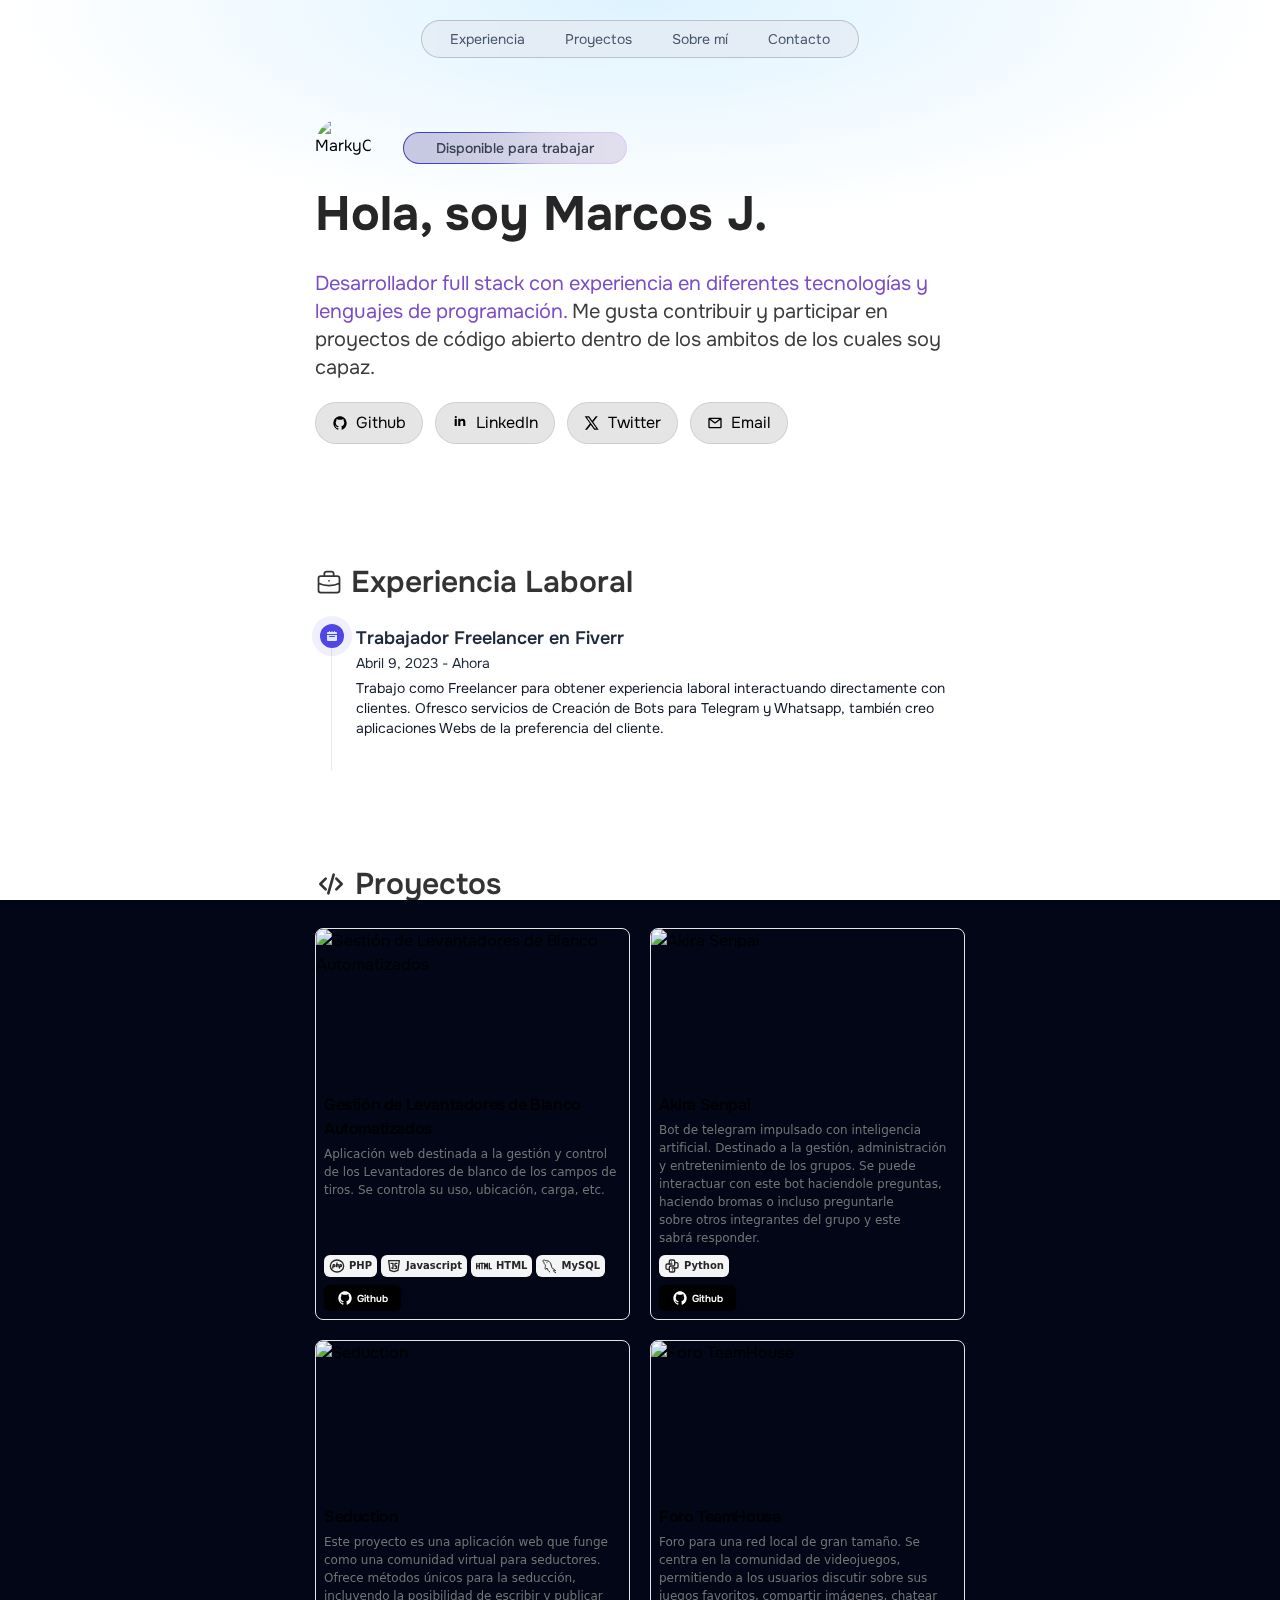
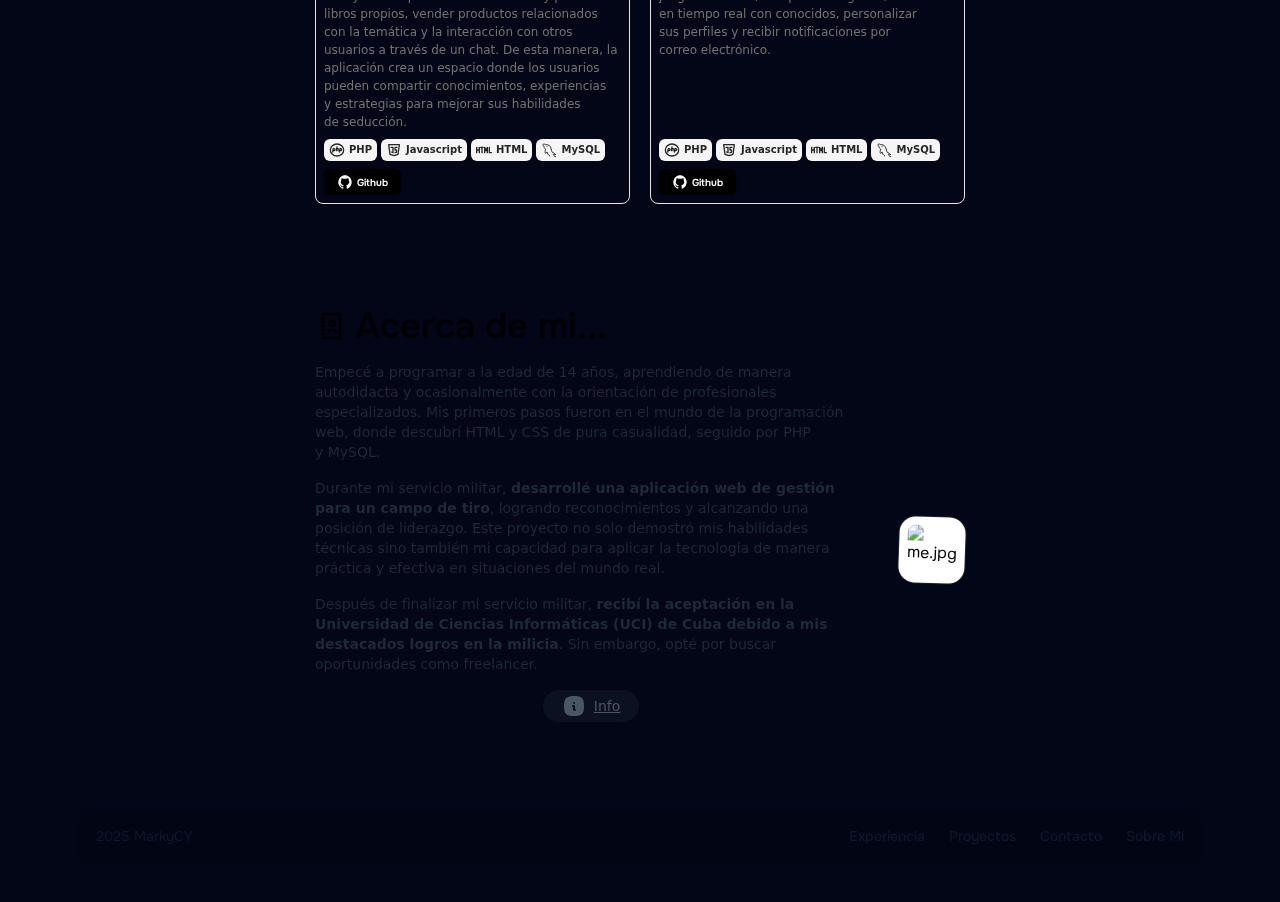
==== commit 487649d6: "Update code" ====
--- a/index.html
+++ b/index.html
@@ -1,4 +1,7 @@
-<!DOCTYPE html><html lang="es"> <head><meta charset="UTF-8"><meta name="description" content="Desarrollador con más de 6 años de experiencia programando aplicaciones web y desarrollando chatbots en diferentes plataformas"><meta name="viewport" content="width=device-width"><link rel="icon" type="image/svg+xml" href="/favicon.svg"><meta name="generator" content="Astro v4.2.6"><meta name="google-site-verification" content="xA6AXIph3bFCJZR_qYAr6-5vg1tBL0GVL_lZnEllQ54"><title>Marcos J. Cardenas P. | Desarrollador Full Stack</title><link rel="stylesheet" href="/astro/index.D0LplwId.css" /></head> <body> <div class="fixed left-0 top-0 -z-10 h-full w-full"> <div class="absolute inset-0 -z-10 h-full w-full items-center px-5 py-24 bg-white [background:radial-gradient(125%_125%_at_50%_10%,#aba2fa_80%,#63e_100%)] dark:bg-black dark:[background:radial-gradient(125%_125%_at_50%_10%,#000_40%,#63e_100%)]"></div> </div> <header class="
+<!DOCTYPE html><html lang="es" class="dark"> <head><meta charset="UTF-8"><meta name="description" content="Desarrollador con más de 6 años de experiencia programando aplicaciones web y desarrollando chatbots en diferentes plataformas"><meta name="viewport" content="width=device-width"><link rel="icon" type="image/svg+xml" href="/favicon.svg"><meta name="generator" content="Astro v4.2.6"><meta name="google-site-verification" content="xA6AXIph3bFCJZR_qYAr6-5vg1tBL0GVL_lZnEllQ54"><title>Marcos J. Cardenas P. | Desarrollador Full Stack</title><link rel="stylesheet" href="/astro/index.DPYwUyyC.css" /></head> <body> <div class="fixed left-0 top-0 -z-10 h-full w-full"> <!-- <div
+        class="absolute inset-0 -z-10 h-full w-full items-center px-5 py-24 bg-white [background:radial-gradient(125%_125%_at_50%_10%,#aba2fa_80%,#63e_100%)] dark:bg-black dark:[background:radial-gradient(125%_125%_at_50%_10%,#000_40%,#63e_100%)]"
+      >
+      </div> --> <div class="absolute inset-0 -z-10 h-full w-full items-center px-5 py-24 bg-white bg-[radial-gradient(100%_50%_at_50%_0%,rgba(0,163,255,0.13)_0,rgba(0,163,255,0)_50%,rgba(0,163,255,0)_100%)] dark:bg-black dark:bg-[radial-gradient(ellipse_80%_80%_at_50%_-20%,rgba(120,119,198,0.3),rgba(255,255,255,0))]"></div> </div> <header class="
     flex justify-center items-center
     mx-auto
     py-5
@@ -13,106 +16,108 @@
       bg-slate-200/60 dark:bg-black/50
       backdrop-blur-2xl
       items-center text-xs md:text-sm
-    "> <a class="hover:bg-white/10 rounded-full px-5 transition" href="#experience">Experiencia</a> <a class="hover:bg-white/10 rounded-full px-5 transition" href="#projects">Proyectos</a> <a class="hover:bg-white/10 rounded-full px-5 transition" href="#about-me">Sobre mí</a> <a class="hover:bg-white/10 rounded-full px-5 transition" href="#contact">Contacto</a> </nav> </header>  <main class="px-5"> <section class="py-10 md:py-18 pb-18 w-full lg:w-[740px] mx-auto pb-14">  <section class="flex flex-row gap-x-8"> <img class="rounded-full size-14 mb-4" src="https://media.licdn.com/dms/image/D4E03AQHW2z-FMbVpww/profile-displayphoto-shrink_800_800/0/1695973438305?e=2147483647&v=beta&t=uRAjx4l2xS2_IV1V0fY6VthE8vj7tr2wcKuUucaRX9g" alt="MarkyCY's"> <a class="flex justify-center items-center pb-3" href="https://www.linkedin.com/in/markycy" target="_blank" rel="noopener"> <span class="relative inline-flex h-8 overflow-hidden rounded-full p-[1px] focus:outline-none focus:ring-2 focus:ring-gray-400 focus:ring-offset-2 focus:ring-offset-gray-50"> <span class="absolute inset-[-1000%] animate-[spin_2s_linear_infinite] bg-[conic-gradient(from_90deg_at_50%_50%,#E2CBFF_0%,#393BB2_50%,#E2CBFF_100%)]"></span> <span class="inline-flex h-full w-full cursor-pointer items-center justify-center rounded-full bg-gray-200/80 dark:bg-gray-950 px-8 py-1 text-sm font-medium text-gray-700 dark:text-gray-50 backdrop-blur-3xl"> Disponible para trabajar </span> </span> </a> </section> <h1 class="text-neutral-800 dark:text-white text-3xl md:text-4xl lg:text-5xl
+    "> <a class="hover:bg-white/10 rounded-full px-5 transition" href="#experience">Experiencia</a> <a class="hover:bg-white/10 rounded-full px-5 transition" href="#projects">Proyectos</a> <a class="hover:bg-white/10 rounded-full px-5 transition" href="#about-me">Sobre mí</a> <a class="hover:bg-white/10 rounded-full px-5 transition" href="#contact">Contacto</a> </nav> </header>  <main class="px-5"> <section class="py-10 md:py-18 pb-18 w-full lg:w-[650px] mx-auto pb-14">  <section class="flex flex-row gap-x-8"> <img class="rounded-full size-14 mb-4" src="https://media.licdn.com/dms/image/D4E03AQHW2z-FMbVpww/profile-displayphoto-shrink_800_800/0/1695973438305?e=2147483647&v=beta&t=uRAjx4l2xS2_IV1V0fY6VthE8vj7tr2wcKuUucaRX9g" alt="MarkyCY's"> <a class="flex justify-center items-center pb-3" href="https://www.linkedin.com/in/markycy" target="_blank" rel="noopener"> <span class="relative inline-flex h-8 overflow-hidden rounded-full p-[1px] focus:outline-none focus:ring-2 focus:ring-gray-400 focus:ring-offset-2 focus:ring-offset-gray-50"> <span class="absolute inset-[-1000%] animate-[spin_2s_linear_infinite] bg-[conic-gradient(from_90deg_at_50%_50%,#E2CBFF_0%,#393BB2_50%,#E2CBFF_100%)]"></span> <span class="inline-flex h-full w-full cursor-pointer items-center justify-center rounded-full bg-gray-200/80 dark:bg-gray-950 px-8 py-1 text-sm font-medium text-gray-700 dark:text-gray-50 backdrop-blur-3xl"> Disponible para trabajar </span> </span> </a> </section> <h1 class="text-neutral-800 dark:text-white text-3xl md:text-4xl lg:text-5xl
       font-bold flex flex-row gap-x-4 pb-5 lg:pb-8">
 Hola, soy Marcos J.
-</h1> <h2 class="text-xl lg:text-2xl opacity-80 text-wrap max-w-[700px]"> <span class="text-violet-800 dark:text-yellow-100">Desarrollador full stack con experiencia en diferentes tecnologías y
+</h1> <h2 class="text-xl lg:text-xl opacity-80 text-wrap max-w-[700px]"> <span class="text-violet-800 dark:text-yellow-100">Desarrollador full stack con experiencia en diferentes tecnologías y
           lenguajes de programación.</span> <span class="text-neutral-950 dark:text-purple-200">Me gusta contribuir y participar en proyectos de código abierto
-          dentro de los ambitos de los cuales soy capaz.</span> </h2> <nav class="flex gap-2 md:gap-4 mt-8 flex-wrap"> <a class="rounded-full border border-black/10 dark:border-white/10
+          dentro de los ambitos de los cuales soy capaz.</span> </h2> <nav class="flex gap-2 md:gap-3 mt-5 flex-wrap"> <a class="rounded-full border border-black/10 dark:border-white/10
   flex justify-center
   items-center gap-x-2 
   text-black dark:text-white
-  py-1 px-3 md:py-3 md:px-4
+  py-1 px-3 md:py-2 md:px-4
   text-sm lg:text-base
    bg-black/10 dark:bg-white/5 hover:scale-110
-   hover:bg-white/10 transition" href="https://github.com/MarkyCY" target="_blank" rel="noopener noreferrer">  <svg class="size-6" width="24" height="24" viewBox="0 0 24 24" xmlns="http://www.w3.org/2000/svg"> <path fill-rule="evenodd" clip-rule="evenodd" d="M12.0061 2.00001C9.63078 1.99737 7.3322 2.86251 5.52229 4.44037C3.71237 6.01823 2.50942 8.20566 2.12903 10.6107C1.74863 13.0157 2.21566 15.481 3.4464 17.5649C4.67715 19.6488 6.59116 21.215 8.84543 21.9828C9.34968 22.0779 9.52919 21.7604 9.52919 21.4893C9.52919 21.2442 9.51911 20.4373 9.51507 19.5807C6.73463 20.2014 6.1487 18.3714 6.1487 18.3714C5.96519 17.7515 5.57175 17.2191 5.03935 16.8704C4.13169 16.2342 5.10893 16.2498 5.10893 16.2498C5.42582 16.2945 5.72855 16.413 5.99404 16.596C6.25952 16.7791 6.48075 17.0219 6.64084 17.3059C6.77627 17.5588 6.95922 17.7816 7.17911 17.9615C7.39901 18.1414 7.6515 18.2748 7.92197 18.354C8.19244 18.4331 8.47552 18.4565 8.75486 18.4228C9.03419 18.389 9.30423 18.2988 9.54936 18.1573C9.59395 17.6372 9.81905 17.1509 10.1837 16.7866C7.96501 16.528 5.63033 15.6487 5.63033 11.7178C5.61654 10.6991 5.98563 9.71409 6.66101 8.96713C6.35487 8.08315 6.38913 7.11266 6.75682 6.25373C6.75682 6.25373 7.59589 5.97856 9.506 7.30474C11.144 6.84545 12.8722 6.84545 14.5102 7.30474C16.4162 5.97856 17.2503 6.25373 17.2503 6.25373C17.6195 7.11202 17.6556 8.08248 17.3511 8.96713C18.0262 9.71412 18.3946 10.6993 18.3798 11.7178C18.3798 15.656 16.0411 16.5218 13.8163 16.7753C14.0545 17.0238 14.2383 17.3216 14.3553 17.6487C14.4724 17.9759 14.52 18.3249 14.495 18.6725C14.495 20.0442 14.4829 21.149 14.4829 21.4862C14.4829 21.7583 14.6635 22.0779 15.1697 21.9776C17.4205 21.2069 19.3306 19.6399 20.5582 17.557C21.7859 15.4742 22.2511 13.0112 21.8707 10.6087C21.4902 8.20625 20.2889 6.02097 18.4816 4.44377C16.6743 2.86657 14.3789 2.00033 12.0061 2.00001Z" fill="currentColor"></path> </svg>
+   hover:bg-white/10 transition" href="https://github.com/MarkyCY" target="_blank" rel="noopener noreferrer">  <svg class="size-4" width="24" height="24" viewBox="0 0 24 24" xmlns="http://www.w3.org/2000/svg"> <path fill-rule="evenodd" clip-rule="evenodd" d="M12.0061 2.00001C9.63078 1.99737 7.3322 2.86251 5.52229 4.44037C3.71237 6.01823 2.50942 8.20566 2.12903 10.6107C1.74863 13.0157 2.21566 15.481 3.4464 17.5649C4.67715 19.6488 6.59116 21.215 8.84543 21.9828C9.34968 22.0779 9.52919 21.7604 9.52919 21.4893C9.52919 21.2442 9.51911 20.4373 9.51507 19.5807C6.73463 20.2014 6.1487 18.3714 6.1487 18.3714C5.96519 17.7515 5.57175 17.2191 5.03935 16.8704C4.13169 16.2342 5.10893 16.2498 5.10893 16.2498C5.42582 16.2945 5.72855 16.413 5.99404 16.596C6.25952 16.7791 6.48075 17.0219 6.64084 17.3059C6.77627 17.5588 6.95922 17.7816 7.17911 17.9615C7.39901 18.1414 7.6515 18.2748 7.92197 18.354C8.19244 18.4331 8.47552 18.4565 8.75486 18.4228C9.03419 18.389 9.30423 18.2988 9.54936 18.1573C9.59395 17.6372 9.81905 17.1509 10.1837 16.7866C7.96501 16.528 5.63033 15.6487 5.63033 11.7178C5.61654 10.6991 5.98563 9.71409 6.66101 8.96713C6.35487 8.08315 6.38913 7.11266 6.75682 6.25373C6.75682 6.25373 7.59589 5.97856 9.506 7.30474C11.144 6.84545 12.8722 6.84545 14.5102 7.30474C16.4162 5.97856 17.2503 6.25373 17.2503 6.25373C17.6195 7.11202 17.6556 8.08248 17.3511 8.96713C18.0262 9.71412 18.3946 10.6993 18.3798 11.7178C18.3798 15.656 16.0411 16.5218 13.8163 16.7753C14.0545 17.0238 14.2383 17.3216 14.3553 17.6487C14.4724 17.9759 14.52 18.3249 14.495 18.6725C14.495 20.0442 14.4829 21.149 14.4829 21.4862C14.4829 21.7583 14.6635 22.0779 15.1697 21.9776C17.4205 21.2069 19.3306 19.6399 20.5582 17.557C21.7859 15.4742 22.2511 13.0112 21.8707 10.6087C21.4902 8.20625 20.2889 6.02097 18.4816 4.44377C16.6743 2.86657 14.3789 2.00033 12.0061 2.00001Z" fill="currentColor"></path> </svg>
 Github
  </a> <a class="rounded-full border border-black/10 dark:border-white/10
   flex justify-center
   items-center gap-x-2 
   text-black dark:text-white
-  py-1 px-3 md:py-3 md:px-4
+  py-1 px-3 md:py-2 md:px-4
   text-sm lg:text-base
    bg-black/10 dark:bg-white/5 hover:scale-110
-   hover:bg-white/10 transition" href="https://www.linkedin.com/in/MarkyCY" target="_blank" rel="noopener noreferrer">  <svg class="size-6 mb-1" width="24" height="24" viewBox="0 0 24 24" fill="none" xmlns="http://www.w3.org/2000/svg"> <path fill-rule="evenodd" clip-rule="evenodd" d="M12.5109 8.79565V10.4934C12.8664 9.95068 13.3563 9.51003 13.9326 9.21466C14.509 8.91928 15.1519 8.77932 15.7984 8.8085C19.2533 8.8085 20 10.9686 20 13.7785V19.5H16.8V14.4283C16.8 13.2187 16.5557 11.6623 14.672 11.6623C12.8448 11.6623 12.5333 12.9789 12.5333 14.3384V19.5H9.34293V8.79565H12.5109Z" fill="currentColor"></path> <path fill-rule="evenodd" clip-rule="evenodd" d="M7.2 6.10565C7.2 6.42322 7.10616 6.73366 6.93035 6.9977C6.75454 7.26175 6.50466 7.46755 6.21229 7.58908C5.91993 7.71061 5.59823 7.74241 5.28786 7.68045C4.97749 7.6185 4.69239 7.46557 4.46863 7.24102C4.24487 7.01646 4.09248 6.73037 4.03074 6.4189C3.96901 6.10743 4.00069 5.78459 4.12179 5.4912C4.24289 5.1978 4.44797 4.94703 4.71109 4.7706C4.97421 4.59417 5.28355 4.5 5.6 4.5C6.02435 4.5 6.43131 4.66917 6.73137 4.97028C7.03143 5.2714 7.2 5.67981 7.2 6.10565Z" fill="currentColor"></path> <path d="M7.2 8.8085H4V19.5H7.2V8.8085Z" fill="currentColor"></path> </svg>
+   hover:bg-white/10 transition" href="https://www.linkedin.com/in/MarkyCY" target="_blank" rel="noopener noreferrer">  <svg class="size-4 mb-1" width="24" height="24" viewBox="0 0 24 24" fill="none" xmlns="http://www.w3.org/2000/svg"> <path fill-rule="evenodd" clip-rule="evenodd" d="M12.5109 8.79565V10.4934C12.8664 9.95068 13.3563 9.51003 13.9326 9.21466C14.509 8.91928 15.1519 8.77932 15.7984 8.8085C19.2533 8.8085 20 10.9686 20 13.7785V19.5H16.8V14.4283C16.8 13.2187 16.5557 11.6623 14.672 11.6623C12.8448 11.6623 12.5333 12.9789 12.5333 14.3384V19.5H9.34293V8.79565H12.5109Z" fill="currentColor"></path> <path fill-rule="evenodd" clip-rule="evenodd" d="M7.2 6.10565C7.2 6.42322 7.10616 6.73366 6.93035 6.9977C6.75454 7.26175 6.50466 7.46755 6.21229 7.58908C5.91993 7.71061 5.59823 7.74241 5.28786 7.68045C4.97749 7.6185 4.69239 7.46557 4.46863 7.24102C4.24487 7.01646 4.09248 6.73037 4.03074 6.4189C3.96901 6.10743 4.00069 5.78459 4.12179 5.4912C4.24289 5.1978 4.44797 4.94703 4.71109 4.7706C4.97421 4.59417 5.28355 4.5 5.6 4.5C6.02435 4.5 6.43131 4.66917 6.73137 4.97028C7.03143 5.2714 7.2 5.67981 7.2 6.10565Z" fill="currentColor"></path> <path d="M7.2 8.8085H4V19.5H7.2V8.8085Z" fill="currentColor"></path> </svg>
 LinkedIn
  </a> <a class="rounded-full border border-black/10 dark:border-white/10
   flex justify-center
   items-center gap-x-2 
   text-black dark:text-white
-  py-1 px-3 md:py-3 md:px-4
+  py-1 px-3 md:py-2 md:px-4
   text-sm lg:text-base
    bg-black/10 dark:bg-white/5 hover:scale-110
-   hover:bg-white/10 transition" href="https://twitter.com/MarkyCY_" target="_blank" rel="noopener noreferrer">  <svg class="size-6" width="24" height="24" viewBox="0 0 24 24" fill="none" xmlns="http://www.w3.org/2000/svg"> <path d="M13.7953 10.5331L20.6801 2H17.6068L12.3516 8.51718L7.68955 2H1L8.8057 12.9091L1.4704 22H4.54375L10.2495 14.9305L15.3105 22H22L13.7953 10.5331ZM11.4149 13.4835L9.9712 11.4643L4.36 3.62709H6.67L11.1976 9.94433L12.6414 11.9635L18.6589 20.3729H16.3489L11.4149 13.4835Z" fill="currentColor"></path> </svg>
+   hover:bg-white/10 transition" href="https://twitter.com/MarkyCY_" target="_blank" rel="noopener noreferrer">  <svg class="size-4" width="24" height="24" viewBox="0 0 24 24" fill="none" xmlns="http://www.w3.org/2000/svg"> <path d="M13.7953 10.5331L20.6801 2H17.6068L12.3516 8.51718L7.68955 2H1L8.8057 12.9091L1.4704 22H4.54375L10.2495 14.9305L15.3105 22H22L13.7953 10.5331ZM11.4149 13.4835L9.9712 11.4643L4.36 3.62709H6.67L11.1976 9.94433L12.6414 11.9635L18.6589 20.3729H16.3489L11.4149 13.4835Z" fill="currentColor"></path> </svg>
 Twitter
  </a> <a class="rounded-full border border-black/10 dark:border-white/10
   flex justify-center
   items-center gap-x-2 
   text-black dark:text-white
-  py-1 px-3 md:py-3 md:px-4
+  py-1 px-3 md:py-2 md:px-4
   text-sm lg:text-base
    bg-black/10 dark:bg-white/5 hover:scale-110
-   hover:bg-white/10 transition" href="mailto:oranmarcos@gmail.com" target="_blank" rel="noopener noreferrer">  <svg class="size-6" width="24" height="24" viewBox="0 0 24 24" fill="none" xmlns="http://www.w3.org/2000/svg"> <path d="M3.5 5.5L11.3926 11.5355C11.7511 11.8097 12.2489 11.8097 12.6075 11.5355L20.5 5.5M4 19H20C20.5523 19 21 18.5523 21 18V6C21 5.44772 20.5523 5 20 5H4C3.44772 5 3 5.44772 3 6V18C3 18.5523 3.44772 19 4 19Z" stroke="currentColor" stroke-width="2" stroke-linecap="round" fill="none"></path> </svg>
+   hover:bg-white/10 transition" href="mailto:oranmarcos@gmail.com" target="_blank" rel="noopener noreferrer">  <svg class="size-4" width="24" height="24" viewBox="0 0 24 24" fill="none" xmlns="http://www.w3.org/2000/svg"> <path d="M3.5 5.5L11.3926 11.5355C11.7511 11.8097 12.2489 11.8097 12.6075 11.5355L20.5 5.5M4 19H20C20.5523 19 21 18.5523 21 18V6C21 5.44772 20.5523 5 20 5H4C3.44772 5 3 5.44772 3 6V18C3 18.5523 3.44772 19 4 19Z" stroke="currentColor" stroke-width="2" stroke-linecap="round" fill="none"></path> </svg>
 Email
- </a> </nav>  </section> <a href="https://www.seedr.cc/" target="_blank" rel="noopener" class="flex gap-x-2 items-center text-blue-700 text-2xl"> <section class="rounded-3xl p-4 dark:bg-white/60 bg-black/10 w-full lg:w-[740px] mx-auto"> <img src="https://www.seedr.cc/assets/static/Logo_main.410d92f8.svg" alt="seedr" class="w-32 h-auto mb-4"> <h1 class="text-2xl text-black/80 dark:text-black/95 font-semibold">
-Descarga torrents rápido y seguro con Seedr, ¡sin complicaciones!
-</h1><br>
-Ir al sitio: https://www.seedr.cc/
-</section> </a> <section id="experience" class="py-16 w-full lg:w-[740px] mx-auto pb-14">  <h2 class="text-4xl text-black/80 dark:text-white/95 font-semibold mb-4 flex gap-x-2 items-center"> <svg class="size-7" width="24" height="24" viewBox="0 0 24 24" fill="none" xmlns="http://www.w3.org/2000/svg"> <path d="M8 7H5C3.89543 7 3 7.89543 3 9V13M8 7H16M8 7V5C8 3.89543 8.89543 3 10 3H14C15.1046 3 16 3.89543 16 5V7M16 7H19C20.1046 7 21 7.89543 21 9V13M21 13V19C21 20.1046 20.1046 21 19 21H5C3.89543 21 3 20.1046 3 19V13M21 13C21 13 17 15 12 15C7 15 3 13 3 13M12 11H12.01" stroke="currentColor" stroke-width="2" stroke-linecap="round" stroke-linejoin="round"></path> </svg> Experiencia Laboral
-</h2> <ol class="relative border-s border-gray-200 ml-4"> <li class="mb-10 ms-6 mt-6"> <span class="absolute flex items-center justify-center w-6 h-6 bg-indigo-600 rounded-full -start-3 ring-8 ring-indigo-500/10 dark:ring-indigo-200/10 dark:ring-gray-900 dark:bg-blue-900"> <svg class="w-2.5 h-2.5 text-blue-100" aria-hidden="true" xmlns="http://www.w3.org/2000/svg" fill="currentColor" viewBox="0 0 20 20"> <path d="M20 4a2 2 0 0 0-2-2h-2V1a1 1 0 0 0-2 0v1h-3V1a1 1 0 0 0-2 0v1H6V1a1 1 0 0 0-2 0v1H2a2 2 0 0 0-2 2v2h20V4ZM0 18a2 2 0 0 0 2 2h16a2 2 0 0 0 2-2V8H0v10Zm5-8h10a1 1 0 0 1 0 2H5a1 1 0 0 1 0-2Z"></path> </svg> </span> <h3 class="flex items-center mb-1 text-lg font-semibold text-slate-800 dark:text-white/90"> Trabajador Freelancer en Fiverr </h3> <time class="block mb-2 text-sm font-normal leading-none text-gray-800 dark:text-gray-300/90">Abril 9, 2023 - Ahora</time> <p class="mb-4 text-base font-normal text-gray-900 dark:text-indigo-200/90"> Trabajo como Freelancer para obtener experiencia laboral interactuando directamente con clientes. Ofresco servicios de Creación de Bots para Telegram y Whatsapp, también creo aplicaciones Webs de la preferencia del cliente. </p> <div class="flex gap-2 md:gap-4 mt-8 flex-wrap">  </div> </li> </ol>  </section> <section id="projects" class="undefined w-full lg:w-[740px] mx-auto pb-14">  <h2 class="text-4xl text-black/80 dark:text-white/95 font-semibold mb-3 flex gap-x-2 items-center"> <svg class="size-8" width="24" height="24" viewBox="0 0 24 24" fill="none" xmlns="http://www.w3.org/2000/svg"> <path d="M8 8L4 12L8 16M16 16L20 12L16 8M14 5L9.99997 19" stroke="currentColor" stroke-width="2" stroke-linecap="round" stroke-linejoin="round"></path> </svg> Proyectos
-</h2> <div class="flex flex-col gap-y-16"> <article class=""> <h3 class="text-2xl font-semibold text-indigo-500/90 dark:text-orange-200 mb-2"> <span class="text-transparent bg-clip-text bg-gradient-to-r to-cyan-600 from-violet-700 dark:to-cyan-500 dark:from-violet-400">Gestión de Levantadores de Blanco Automatizados</span> </h3> <p class="text-lg mb-4 text-pretty text-neutral-800 dark:text-white/90">Aplicación web destinada a la gestión y control de los Levantadores de blanco de los campos de tiros. Se controla su uso, ubicación, carga, etc.</p> <ul class="flex gap-x-4 pb-6 flex-row"> <li class="flex gap-x-3 items-center"> <span class="flex gap-x-1 items-center rounded-full text-xs bg-indigo-600/70 dark:bg-indigo-600/70 text-white hover:bg-indigo-600/50 transition py-1 px-2"> <svg class="size-5" width="24" height="24" viewBox="0 0 24 24" stroke-width="2" stroke="currentColor" fill="none" stroke-linecap="round" stroke-linejoin="round"><path stroke="none" d="M0 0h24v24H0z" fill="none"></path><path d="M12 12m-10 0a10 9 0 1 0 20 0a10 9 0 1 0 -20 0"></path><path d="M5.5 15l.395 -1.974l.605 -3.026h1.32a1 1 0 0 1 .986 1.164l-.167 1a1 1 0 0 1 -.986 .836h-1.653"></path><path d="M15.5 15l.395 -1.974l.605 -3.026h1.32a1 1 0 0 1 .986 1.164l-.167 1a1 1 0 0 1 -.986 .836h-1.653"></path><path d="M12 7.5l-1 5.5"></path><path d="M11.6 10h2.4l-.5 3"></path></svg> PHP </span> </li><li class="flex gap-x-3 items-center"> <span class="flex gap-x-1 items-center rounded-full text-xs bg-yellow-500/90 dark:bg-yellow-500/80 text-white hover:bg-yellow-600/80 transition py-1 px-2"> <svg class="size-5" width="24" height="24" viewBox="0 0 24 24" stroke-width="2" stroke="currentColor" fill="none" stroke-linecap="round" stroke-linejoin="round"><path stroke="none" d="M0 0h24v24H0z" fill="none"></path><path d="M20 4l-2 14.5l-6 2l-6 -2l-2 -14.5z"></path><path d="M7.5 8h3v8l-2 -1"></path><path d="M16.5 8h-2.5a.5 .5 0 0 0 -.5 .5v3a.5 .5 0 0 0 .5 .5h1.423a.5 .5 0 0 1 .495 .57l-.418 2.93l-2 .5"></path></svg> Javascript </span> </li><li class="flex gap-x-3 items-center"> <span class="flex gap-x-1 items-center rounded-full text-xs bg-orange-500/90 dark:bg-orange-500/80 text-white hover:bg-orange-600/70 transition py-1 px-2"> <svg class="size-5" width="24" height="24" viewBox="0 0 24 24" stroke-width="2" stroke="currentColor" fill="none" stroke-linecap="round" stroke-linejoin="round"><path stroke="none" d="M0 0h24v24H0z" fill="none"></path><path d="M13 16v-8l2 5l2 -5v8"></path><path d="M1 16v-8"></path><path d="M5 8v8"></path><path d="M1 12h4"></path><path d="M7 8h4"></path><path d="M9 8v8"></path><path d="M20 8v8h3"></path></svg> HTML </span> </li><li class="flex gap-x-3 items-center"> <span class="flex gap-x-1 items-center rounded-full text-xs bg-cyan-700/70 dark:bg-cyan-700/80 text-white hover:bg-cyan-600/50 transition py-1 px-2"> <svg class="size-5" width="24" height="24" viewBox="0 0 24 24" stroke-width="1.5" stroke="currentColor" fill="none" stroke-linecap="round" stroke-linejoin="round"><path stroke="none" d="M0 0h24v24H0z" fill="none"></path><path d="M13 21c-1.427 -1.026 -3.59 -3.854 -4 -6c-.486 .77 -1.501 2 -2 2c-1.499 -.888 -.574 -3.973 0 -6c-1.596 -1.433 -2.468 -2.458 -2.5 -4c-3.35 -3.44 -.444 -5.27 2.5 -3h1c8.482 .5 6.421 8.07 9 11.5c2.295 .522 3.665 2.254 5 3.5c-2.086 -.2 -2.784 -.344 -3.5 0c.478 1.64 2.123 2.2 3.5 3"></path><path d="M9 7h.01"></path></svg> MySQL </span> </li> </ul> <a href="/projects/tables.webp" target="_blank" rel="noopener"> <div class="relative overflow-hidden rounded-xl border border-gray-800 p-[1px] backdrop-blur-3xl"> <span class="absolute inset-[-1000%] animate-[spin_2s_linear_infinite] bg-[conic-gradient(from_90deg_at_50%_50%,#734aad_10%,#e8dafc_50%,#734aad_60%)] dark:bg-[conic-gradient(from_90deg_at_50%_50%,#3e1f90_40%,#d9befc_90%,#3e1f90_100%)]"></span> <img class="rounded-xl shadow-2xl shadow-white/10 inline-flex h-full w-full items-center justify-center text-sm font-medium backdrop-blur-3xl" src="/projects/tables.webp" alt="Gestión de Levantadores de Blanco Automatizados"> </div> </a> <div class="flex gap-2 md:gap-4 mt-4 flex-wrap"> <a class="rounded-full border border-black/10 dark:border-white/10
-  flex justify-center
-  items-center gap-x-2 
-  text-black dark:text-white
-  py-1 px-3 md:py-3 md:px-4
-  text-sm lg:text-base
-   bg-black/10 dark:bg-white/5 hover:scale-110
-   hover:bg-white/10 transition" href="https://github.com/MarkyCY/TargetLifterControlShootFields" target="_blank" rel="noopener noreferrer">  <svg width="24" height="24" viewBox="0 0 24 24" xmlns="http://www.w3.org/2000/svg"> <path fill-rule="evenodd" clip-rule="evenodd" d="M12.0061 2.00001C9.63078 1.99737 7.3322 2.86251 5.52229 4.44037C3.71237 6.01823 2.50942 8.20566 2.12903 10.6107C1.74863 13.0157 2.21566 15.481 3.4464 17.5649C4.67715 19.6488 6.59116 21.215 8.84543 21.9828C9.34968 22.0779 9.52919 21.7604 9.52919 21.4893C9.52919 21.2442 9.51911 20.4373 9.51507 19.5807C6.73463 20.2014 6.1487 18.3714 6.1487 18.3714C5.96519 17.7515 5.57175 17.2191 5.03935 16.8704C4.13169 16.2342 5.10893 16.2498 5.10893 16.2498C5.42582 16.2945 5.72855 16.413 5.99404 16.596C6.25952 16.7791 6.48075 17.0219 6.64084 17.3059C6.77627 17.5588 6.95922 17.7816 7.17911 17.9615C7.39901 18.1414 7.6515 18.2748 7.92197 18.354C8.19244 18.4331 8.47552 18.4565 8.75486 18.4228C9.03419 18.389 9.30423 18.2988 9.54936 18.1573C9.59395 17.6372 9.81905 17.1509 10.1837 16.7866C7.96501 16.528 5.63033 15.6487 5.63033 11.7178C5.61654 10.6991 5.98563 9.71409 6.66101 8.96713C6.35487 8.08315 6.38913 7.11266 6.75682 6.25373C6.75682 6.25373 7.59589 5.97856 9.506 7.30474C11.144 6.84545 12.8722 6.84545 14.5102 7.30474C16.4162 5.97856 17.2503 6.25373 17.2503 6.25373C17.6195 7.11202 17.6556 8.08248 17.3511 8.96713C18.0262 9.71412 18.3946 10.6993 18.3798 11.7178C18.3798 15.656 16.0411 16.5218 13.8163 16.7753C14.0545 17.0238 14.2383 17.3216 14.3553 17.6487C14.4724 17.9759 14.52 18.3249 14.495 18.6725C14.495 20.0442 14.4829 21.149 14.4829 21.4862C14.4829 21.7583 14.6635 22.0779 15.1697 21.9776C17.4205 21.2069 19.3306 19.6399 20.5582 17.557C21.7859 15.4742 22.2511 13.0112 21.8707 10.6087C21.4902 8.20625 20.2889 6.02097 18.4816 4.44377C16.6743 2.86657 14.3789 2.00033 12.0061 2.00001Z" fill="currentColor"></path> </svg>
-Ver código fuente
- </a> </div> </article><article class=""> <h3 class="text-2xl font-semibold text-indigo-500/90 dark:text-orange-200 mb-2"> <span class="text-transparent bg-clip-text bg-gradient-to-r to-cyan-600 from-violet-700 dark:to-cyan-500 dark:from-violet-400">Akira Senpai</span> </h3> <p class="text-lg mb-4 text-pretty text-neutral-800 dark:text-white/90">Bot de telegram impulsado con inteligencia artificial. Destinado a la gestión, administración y entretenimiento de los grupos. Se puede interactuar con este bot haciendole preguntas, haciendo bromas o incluso preguntarle sobre otros integrantes del grupo y este sabrá responder.</p> <ul class="flex gap-x-4 pb-6 flex-row"> <li class="flex gap-x-3 items-center"> <span class="flex gap-x-1 items-center rounded-full text-xs bg-red-700/80 dark:bg-red-700/80 text-white hover:bg-red-600/50 transition py-1 px-2"> <svg class="size-5" width="24" height="24" viewBox="0 0 24 24" stroke-width="2" stroke="currentColor" fill="none" stroke-linecap="round" stroke-linejoin="round"><path stroke="none" d="M0 0h24v24H0z" fill="none"></path><path d="M12 9h-7a2 2 0 0 0 -2 2v4a2 2 0 0 0 2 2h3"></path><path d="M12 15h7a2 2 0 0 0 2 -2v-4a2 2 0 0 0 -2 -2h-3"></path><path d="M8 9v-4a2 2 0 0 1 2 -2h4a2 2 0 0 1 2 2v5a2 2 0 0 1 -2 2h-4a2 2 0 0 0 -2 2v5a2 2 0 0 0 2 2h4a2 2 0 0 0 2 -2v-4"></path><path d="M11 6l0 .01"></path><path d="M13 18l0 .01"></path></svg> Python </span> </li> </ul> <a href="/projects/akira.webp" target="_blank" rel="noopener"> <div class="relative overflow-hidden rounded-xl border border-gray-800 p-[1px] backdrop-blur-3xl"> <span class="absolute inset-[-1000%] animate-[spin_2s_linear_infinite] bg-[conic-gradient(from_90deg_at_50%_50%,#734aad_10%,#e8dafc_50%,#734aad_60%)] dark:bg-[conic-gradient(from_90deg_at_50%_50%,#3e1f90_40%,#d9befc_90%,#3e1f90_100%)]"></span> <img class="rounded-xl shadow-2xl shadow-white/10 inline-flex h-full w-full items-center justify-center text-sm font-medium backdrop-blur-3xl" src="/projects/akira.webp" alt="Akira Senpai"> </div> </a> <div class="flex gap-2 md:gap-4 mt-4 flex-wrap"> <a class="rounded-full border border-black/10 dark:border-white/10
-  flex justify-center
-  items-center gap-x-2 
-  text-black dark:text-white
-  py-1 px-3 md:py-3 md:px-4
-  text-sm lg:text-base
-   bg-black/10 dark:bg-white/5 hover:scale-110
-   hover:bg-white/10 transition" href="https://github.com/MarkyCY/OtakuSenpai-Telegram-Bot" target="_blank" rel="noopener noreferrer">  <svg width="24" height="24" viewBox="0 0 24 24" xmlns="http://www.w3.org/2000/svg"> <path fill-rule="evenodd" clip-rule="evenodd" d="M12.0061 2.00001C9.63078 1.99737 7.3322 2.86251 5.52229 4.44037C3.71237 6.01823 2.50942 8.20566 2.12903 10.6107C1.74863 13.0157 2.21566 15.481 3.4464 17.5649C4.67715 19.6488 6.59116 21.215 8.84543 21.9828C9.34968 22.0779 9.52919 21.7604 9.52919 21.4893C9.52919 21.2442 9.51911 20.4373 9.51507 19.5807C6.73463 20.2014 6.1487 18.3714 6.1487 18.3714C5.96519 17.7515 5.57175 17.2191 5.03935 16.8704C4.13169 16.2342 5.10893 16.2498 5.10893 16.2498C5.42582 16.2945 5.72855 16.413 5.99404 16.596C6.25952 16.7791 6.48075 17.0219 6.64084 17.3059C6.77627 17.5588 6.95922 17.7816 7.17911 17.9615C7.39901 18.1414 7.6515 18.2748 7.92197 18.354C8.19244 18.4331 8.47552 18.4565 8.75486 18.4228C9.03419 18.389 9.30423 18.2988 9.54936 18.1573C9.59395 17.6372 9.81905 17.1509 10.1837 16.7866C7.96501 16.528 5.63033 15.6487 5.63033 11.7178C5.61654 10.6991 5.98563 9.71409 6.66101 8.96713C6.35487 8.08315 6.38913 7.11266 6.75682 6.25373C6.75682 6.25373 7.59589 5.97856 9.506 7.30474C11.144 6.84545 12.8722 6.84545 14.5102 7.30474C16.4162 5.97856 17.2503 6.25373 17.2503 6.25373C17.6195 7.11202 17.6556 8.08248 17.3511 8.96713C18.0262 9.71412 18.3946 10.6993 18.3798 11.7178C18.3798 15.656 16.0411 16.5218 13.8163 16.7753C14.0545 17.0238 14.2383 17.3216 14.3553 17.6487C14.4724 17.9759 14.52 18.3249 14.495 18.6725C14.495 20.0442 14.4829 21.149 14.4829 21.4862C14.4829 21.7583 14.6635 22.0779 15.1697 21.9776C17.4205 21.2069 19.3306 19.6399 20.5582 17.557C21.7859 15.4742 22.2511 13.0112 21.8707 10.6087C21.4902 8.20625 20.2889 6.02097 18.4816 4.44377C16.6743 2.86657 14.3789 2.00033 12.0061 2.00001Z" fill="currentColor"></path> </svg>
-Ver código fuente
- </a> </div> </article><article class=""> <h3 class="text-2xl font-semibold text-indigo-500/90 dark:text-orange-200 mb-2"> <span class="text-transparent bg-clip-text bg-gradient-to-r to-cyan-600 from-violet-700 dark:to-cyan-500 dark:from-violet-400">Seduction</span> </h3> <p class="text-lg mb-4 text-pretty text-neutral-800 dark:text-white/90">Este proyecto es una aplicación web que funge como una comunidad virtual para seductores. Ofrece métodos únicos para la seducción, incluyendo la posibilidad de escribir y publicar libros propios, vender productos relacionados con la temática y la interacción con otros usuarios a través de un chat. De esta manera, la aplicación crea un espacio donde los usuarios pueden compartir conocimientos, experiencias y estrategias para mejorar sus habilidades de seducción.</p> <ul class="flex gap-x-4 pb-6 flex-row"> <li class="flex gap-x-3 items-center"> <span class="flex gap-x-1 items-center rounded-full text-xs bg-indigo-600/70 dark:bg-indigo-600/70 text-white hover:bg-indigo-600/50 transition py-1 px-2"> <svg class="size-5" width="24" height="24" viewBox="0 0 24 24" stroke-width="2" stroke="currentColor" fill="none" stroke-linecap="round" stroke-linejoin="round"><path stroke="none" d="M0 0h24v24H0z" fill="none"></path><path d="M12 12m-10 0a10 9 0 1 0 20 0a10 9 0 1 0 -20 0"></path><path d="M5.5 15l.395 -1.974l.605 -3.026h1.32a1 1 0 0 1 .986 1.164l-.167 1a1 1 0 0 1 -.986 .836h-1.653"></path><path d="M15.5 15l.395 -1.974l.605 -3.026h1.32a1 1 0 0 1 .986 1.164l-.167 1a1 1 0 0 1 -.986 .836h-1.653"></path><path d="M12 7.5l-1 5.5"></path><path d="M11.6 10h2.4l-.5 3"></path></svg> PHP </span> </li><li class="flex gap-x-3 items-center"> <span class="flex gap-x-1 items-center rounded-full text-xs bg-yellow-500/90 dark:bg-yellow-500/80 text-white hover:bg-yellow-600/80 transition py-1 px-2"> <svg class="size-5" width="24" height="24" viewBox="0 0 24 24" stroke-width="2" stroke="currentColor" fill="none" stroke-linecap="round" stroke-linejoin="round"><path stroke="none" d="M0 0h24v24H0z" fill="none"></path><path d="M20 4l-2 14.5l-6 2l-6 -2l-2 -14.5z"></path><path d="M7.5 8h3v8l-2 -1"></path><path d="M16.5 8h-2.5a.5 .5 0 0 0 -.5 .5v3a.5 .5 0 0 0 .5 .5h1.423a.5 .5 0 0 1 .495 .57l-.418 2.93l-2 .5"></path></svg> Javascript </span> </li><li class="flex gap-x-3 items-center"> <span class="flex gap-x-1 items-center rounded-full text-xs bg-orange-500/90 dark:bg-orange-500/80 text-white hover:bg-orange-600/70 transition py-1 px-2"> <svg class="size-5" width="24" height="24" viewBox="0 0 24 24" stroke-width="2" stroke="currentColor" fill="none" stroke-linecap="round" stroke-linejoin="round"><path stroke="none" d="M0 0h24v24H0z" fill="none"></path><path d="M13 16v-8l2 5l2 -5v8"></path><path d="M1 16v-8"></path><path d="M5 8v8"></path><path d="M1 12h4"></path><path d="M7 8h4"></path><path d="M9 8v8"></path><path d="M20 8v8h3"></path></svg> HTML </span> </li><li class="flex gap-x-3 items-center"> <span class="flex gap-x-1 items-center rounded-full text-xs bg-cyan-700/70 dark:bg-cyan-700/80 text-white hover:bg-cyan-600/50 transition py-1 px-2"> <svg class="size-5" width="24" height="24" viewBox="0 0 24 24" stroke-width="1.5" stroke="currentColor" fill="none" stroke-linecap="round" stroke-linejoin="round"><path stroke="none" d="M0 0h24v24H0z" fill="none"></path><path d="M13 21c-1.427 -1.026 -3.59 -3.854 -4 -6c-.486 .77 -1.501 2 -2 2c-1.499 -.888 -.574 -3.973 0 -6c-1.596 -1.433 -2.468 -2.458 -2.5 -4c-3.35 -3.44 -.444 -5.27 2.5 -3h1c8.482 .5 6.421 8.07 9 11.5c2.295 .522 3.665 2.254 5 3.5c-2.086 -.2 -2.784 -.344 -3.5 0c.478 1.64 2.123 2.2 3.5 3"></path><path d="M9 7h.01"></path></svg> MySQL </span> </li> </ul> <a href="/projects/sed.webp" target="_blank" rel="noopener"> <div class="relative overflow-hidden rounded-xl border border-gray-800 p-[1px] backdrop-blur-3xl"> <span class="absolute inset-[-1000%] animate-[spin_2s_linear_infinite] bg-[conic-gradient(from_90deg_at_50%_50%,#734aad_10%,#e8dafc_50%,#734aad_60%)] dark:bg-[conic-gradient(from_90deg_at_50%_50%,#3e1f90_40%,#d9befc_90%,#3e1f90_100%)]"></span> <img class="rounded-xl shadow-2xl shadow-white/10 inline-flex h-full w-full items-center justify-center text-sm font-medium backdrop-blur-3xl" src="/projects/sed.webp" alt="Seduction"> </div> </a> <div class="flex gap-2 md:gap-4 mt-4 flex-wrap"> <a class="rounded-full border border-black/10 dark:border-white/10
-  flex justify-center
-  items-center gap-x-2 
-  text-black dark:text-white
-  py-1 px-3 md:py-3 md:px-4
-  text-sm lg:text-base
-   bg-black/10 dark:bg-white/5 hover:scale-110
-   hover:bg-white/10 transition" href="https://github.com/MarkyCY/seduction" target="_blank" rel="noopener noreferrer">  <svg width="24" height="24" viewBox="0 0 24 24" xmlns="http://www.w3.org/2000/svg"> <path fill-rule="evenodd" clip-rule="evenodd" d="M12.0061 2.00001C9.63078 1.99737 7.3322 2.86251 5.52229 4.44037C3.71237 6.01823 2.50942 8.20566 2.12903 10.6107C1.74863 13.0157 2.21566 15.481 3.4464 17.5649C4.67715 19.6488 6.59116 21.215 8.84543 21.9828C9.34968 22.0779 9.52919 21.7604 9.52919 21.4893C9.52919 21.2442 9.51911 20.4373 9.51507 19.5807C6.73463 20.2014 6.1487 18.3714 6.1487 18.3714C5.96519 17.7515 5.57175 17.2191 5.03935 16.8704C4.13169 16.2342 5.10893 16.2498 5.10893 16.2498C5.42582 16.2945 5.72855 16.413 5.99404 16.596C6.25952 16.7791 6.48075 17.0219 6.64084 17.3059C6.77627 17.5588 6.95922 17.7816 7.17911 17.9615C7.39901 18.1414 7.6515 18.2748 7.92197 18.354C8.19244 18.4331 8.47552 18.4565 8.75486 18.4228C9.03419 18.389 9.30423 18.2988 9.54936 18.1573C9.59395 17.6372 9.81905 17.1509 10.1837 16.7866C7.96501 16.528 5.63033 15.6487 5.63033 11.7178C5.61654 10.6991 5.98563 9.71409 6.66101 8.96713C6.35487 8.08315 6.38913 7.11266 6.75682 6.25373C6.75682 6.25373 7.59589 5.97856 9.506 7.30474C11.144 6.84545 12.8722 6.84545 14.5102 7.30474C16.4162 5.97856 17.2503 6.25373 17.2503 6.25373C17.6195 7.11202 17.6556 8.08248 17.3511 8.96713C18.0262 9.71412 18.3946 10.6993 18.3798 11.7178C18.3798 15.656 16.0411 16.5218 13.8163 16.7753C14.0545 17.0238 14.2383 17.3216 14.3553 17.6487C14.4724 17.9759 14.52 18.3249 14.495 18.6725C14.495 20.0442 14.4829 21.149 14.4829 21.4862C14.4829 21.7583 14.6635 22.0779 15.1697 21.9776C17.4205 21.2069 19.3306 19.6399 20.5582 17.557C21.7859 15.4742 22.2511 13.0112 21.8707 10.6087C21.4902 8.20625 20.2889 6.02097 18.4816 4.44377C16.6743 2.86657 14.3789 2.00033 12.0061 2.00001Z" fill="currentColor"></path> </svg>
-Ver código fuente
- </a> </div> </article><article class=""> <h3 class="text-2xl font-semibold text-indigo-500/90 dark:text-orange-200 mb-2"> <span class="text-transparent bg-clip-text bg-gradient-to-r to-cyan-600 from-violet-700 dark:to-cyan-500 dark:from-violet-400">Foro TeamHouse</span> </h3> <p class="text-lg mb-4 text-pretty text-neutral-800 dark:text-white/90">Foro para una red local de gran tamaño. Se centra en la comunidad de videojuegos, permitiendo a los usuarios discutir sobre sus juegos favoritos, compartir imágenes, chatear en tiempo real con conocidos, personalizar sus perfiles y recibir notificaciones por correo electrónico. </p> <ul class="flex gap-x-4 pb-6 flex-row"> <li class="flex gap-x-3 items-center"> <span class="flex gap-x-1 items-center rounded-full text-xs bg-indigo-600/70 dark:bg-indigo-600/70 text-white hover:bg-indigo-600/50 transition py-1 px-2"> <svg class="size-5" width="24" height="24" viewBox="0 0 24 24" stroke-width="2" stroke="currentColor" fill="none" stroke-linecap="round" stroke-linejoin="round"><path stroke="none" d="M0 0h24v24H0z" fill="none"></path><path d="M12 12m-10 0a10 9 0 1 0 20 0a10 9 0 1 0 -20 0"></path><path d="M5.5 15l.395 -1.974l.605 -3.026h1.32a1 1 0 0 1 .986 1.164l-.167 1a1 1 0 0 1 -.986 .836h-1.653"></path><path d="M15.5 15l.395 -1.974l.605 -3.026h1.32a1 1 0 0 1 .986 1.164l-.167 1a1 1 0 0 1 -.986 .836h-1.653"></path><path d="M12 7.5l-1 5.5"></path><path d="M11.6 10h2.4l-.5 3"></path></svg> PHP </span> </li><li class="flex gap-x-3 items-center"> <span class="flex gap-x-1 items-center rounded-full text-xs bg-yellow-500/90 dark:bg-yellow-500/80 text-white hover:bg-yellow-600/80 transition py-1 px-2"> <svg class="size-5" width="24" height="24" viewBox="0 0 24 24" stroke-width="2" stroke="currentColor" fill="none" stroke-linecap="round" stroke-linejoin="round"><path stroke="none" d="M0 0h24v24H0z" fill="none"></path><path d="M20 4l-2 14.5l-6 2l-6 -2l-2 -14.5z"></path><path d="M7.5 8h3v8l-2 -1"></path><path d="M16.5 8h-2.5a.5 .5 0 0 0 -.5 .5v3a.5 .5 0 0 0 .5 .5h1.423a.5 .5 0 0 1 .495 .57l-.418 2.93l-2 .5"></path></svg> Javascript </span> </li><li class="flex gap-x-3 items-center"> <span class="flex gap-x-1 items-center rounded-full text-xs bg-orange-500/90 dark:bg-orange-500/80 text-white hover:bg-orange-600/70 transition py-1 px-2"> <svg class="size-5" width="24" height="24" viewBox="0 0 24 24" stroke-width="2" stroke="currentColor" fill="none" stroke-linecap="round" stroke-linejoin="round"><path stroke="none" d="M0 0h24v24H0z" fill="none"></path><path d="M13 16v-8l2 5l2 -5v8"></path><path d="M1 16v-8"></path><path d="M5 8v8"></path><path d="M1 12h4"></path><path d="M7 8h4"></path><path d="M9 8v8"></path><path d="M20 8v8h3"></path></svg> HTML </span> </li><li class="flex gap-x-3 items-center"> <span class="flex gap-x-1 items-center rounded-full text-xs bg-cyan-700/70 dark:bg-cyan-700/80 text-white hover:bg-cyan-600/50 transition py-1 px-2"> <svg class="size-5" width="24" height="24" viewBox="0 0 24 24" stroke-width="1.5" stroke="currentColor" fill="none" stroke-linecap="round" stroke-linejoin="round"><path stroke="none" d="M0 0h24v24H0z" fill="none"></path><path d="M13 21c-1.427 -1.026 -3.59 -3.854 -4 -6c-.486 .77 -1.501 2 -2 2c-1.499 -.888 -.574 -3.973 0 -6c-1.596 -1.433 -2.468 -2.458 -2.5 -4c-3.35 -3.44 -.444 -5.27 2.5 -3h1c8.482 .5 6.421 8.07 9 11.5c2.295 .522 3.665 2.254 5 3.5c-2.086 -.2 -2.784 -.344 -3.5 0c.478 1.64 2.123 2.2 3.5 3"></path><path d="M9 7h.01"></path></svg> MySQL </span> </li> </ul> <a href="/projects/th_forum.webp" target="_blank" rel="noopener"> <div class="relative overflow-hidden rounded-xl border border-gray-800 p-[1px] backdrop-blur-3xl"> <span class="absolute inset-[-1000%] animate-[spin_2s_linear_infinite] bg-[conic-gradient(from_90deg_at_50%_50%,#734aad_10%,#e8dafc_50%,#734aad_60%)] dark:bg-[conic-gradient(from_90deg_at_50%_50%,#3e1f90_40%,#d9befc_90%,#3e1f90_100%)]"></span> <img class="rounded-xl shadow-2xl shadow-white/10 inline-flex h-full w-full items-center justify-center text-sm font-medium backdrop-blur-3xl" src="/projects/th_forum.webp" alt="Foro TeamHouse"> </div> </a> <div class="flex gap-2 md:gap-4 mt-4 flex-wrap"> <a class="rounded-full border border-black/10 dark:border-white/10
-  flex justify-center
-  items-center gap-x-2 
-  text-black dark:text-white
-  py-1 px-3 md:py-3 md:px-4
-  text-sm lg:text-base
-   bg-black/10 dark:bg-white/5 hover:scale-110
-   hover:bg-white/10 transition" href="https://github.com/MarkyCY/TeamHouse_Forum" target="_blank" rel="noopener noreferrer">  <svg width="24" height="24" viewBox="0 0 24 24" xmlns="http://www.w3.org/2000/svg"> <path fill-rule="evenodd" clip-rule="evenodd" d="M12.0061 2.00001C9.63078 1.99737 7.3322 2.86251 5.52229 4.44037C3.71237 6.01823 2.50942 8.20566 2.12903 10.6107C1.74863 13.0157 2.21566 15.481 3.4464 17.5649C4.67715 19.6488 6.59116 21.215 8.84543 21.9828C9.34968 22.0779 9.52919 21.7604 9.52919 21.4893C9.52919 21.2442 9.51911 20.4373 9.51507 19.5807C6.73463 20.2014 6.1487 18.3714 6.1487 18.3714C5.96519 17.7515 5.57175 17.2191 5.03935 16.8704C4.13169 16.2342 5.10893 16.2498 5.10893 16.2498C5.42582 16.2945 5.72855 16.413 5.99404 16.596C6.25952 16.7791 6.48075 17.0219 6.64084 17.3059C6.77627 17.5588 6.95922 17.7816 7.17911 17.9615C7.39901 18.1414 7.6515 18.2748 7.92197 18.354C8.19244 18.4331 8.47552 18.4565 8.75486 18.4228C9.03419 18.389 9.30423 18.2988 9.54936 18.1573C9.59395 17.6372 9.81905 17.1509 10.1837 16.7866C7.96501 16.528 5.63033 15.6487 5.63033 11.7178C5.61654 10.6991 5.98563 9.71409 6.66101 8.96713C6.35487 8.08315 6.38913 7.11266 6.75682 6.25373C6.75682 6.25373 7.59589 5.97856 9.506 7.30474C11.144 6.84545 12.8722 6.84545 14.5102 7.30474C16.4162 5.97856 17.2503 6.25373 17.2503 6.25373C17.6195 7.11202 17.6556 8.08248 17.3511 8.96713C18.0262 9.71412 18.3946 10.6993 18.3798 11.7178C18.3798 15.656 16.0411 16.5218 13.8163 16.7753C14.0545 17.0238 14.2383 17.3216 14.3553 17.6487C14.4724 17.9759 14.52 18.3249 14.495 18.6725C14.495 20.0442 14.4829 21.149 14.4829 21.4862C14.4829 21.7583 14.6635 22.0779 15.1697 21.9776C17.4205 21.2069 19.3306 19.6399 20.5582 17.557C21.7859 15.4742 22.2511 13.0112 21.8707 10.6087C21.4902 8.20625 20.2889 6.02097 18.4816 4.44377C16.6743 2.86657 14.3789 2.00033 12.0061 2.00001Z" fill="currentColor"></path> </svg>
-Ver código fuente
- </a> </div> </article> </div>  </section> <section id="about-me" class="py-10 w-full lg:w-[740px] mx-auto pb-14">  <h2 class="text-4xl text-black/80 dark:text-white/95 font-semibold mb-4 flex gap-x-2 items-center"> <svg class="size-8" width="24" height="24" viewBox="0 0 24 24" fill="none" xmlns="http://www.w3.org/2000/svg"> <path d="M7 6H5M7 9H5M7 12H5M7 15H5M7 18H5M16 17C16 15.8954 15.1046 15 14 15H12C10.8954 15 10 15.8954 10 17M7 3H18C18.5523 3 19 3.44772 19 4V20C19 20.5523 18.5523 21 18 21H7C6.44772 21 6 20.5523 6 20V4C6 3.44772 6.44772 3 7 3ZM15 10C15 11.1046 14.1046 12 13 12C11.8954 12 11 11.1046 11 10C11 8.89543 11.8954 8 13 8C14.1046 8 15 8.89543 15 10Z" stroke="currentColor" stroke-width="2" stroke-linecap="round" stroke-linejoin="round"></path> </svg> Acerca de mi...
-</h2> <article class="flex flex-col md:flex-row gap-8 justify-center items-center"> <div class="text-neutral-800 dark:text-white [&>p]:mb-4 [&>p>strong]:text-indigo-500 dark:[&>p>strong]:text-indigo-300 text-justify order-2 md:order-1"> <p>
+ </a> </nav>  </section> <section id="experience" class="py-16 w-full lg:w-[650px] mx-auto pb-14">  <h2 class="text-3xl text-black/80 dark:text-white/95 font-semibold mb-4 flex gap-x-2 items-center"> <svg class="size-7" width="24" height="24" viewBox="0 0 24 24" fill="none" xmlns="http://www.w3.org/2000/svg"> <path d="M8 7H5C3.89543 7 3 7.89543 3 9V13M8 7H16M8 7V5C8 3.89543 8.89543 3 10 3H14C15.1046 3 16 3.89543 16 5V7M16 7H19C20.1046 7 21 7.89543 21 9V13M21 13V19C21 20.1046 20.1046 21 19 21H5C3.89543 21 3 20.1046 3 19V13M21 13C21 13 17 15 12 15C7 15 3 13 3 13M12 11H12.01" stroke="currentColor" stroke-width="1.5" stroke-linecap="round" stroke-linejoin="round"></path> </svg> Experiencia Laboral
+</h2> <ol class="relative border-s border-gray-200 ml-4"> <li class="mb-10 ms-6 mt-6"> <span class="absolute flex items-center justify-center w-6 h-6 bg-indigo-600 rounded-full -start-3 ring-8 ring-indigo-500/10 dark:ring-indigo-200/10 dark:ring-gray-900 dark:bg-blue-900"> <svg class="w-2.5 h-2.5 text-blue-100" aria-hidden="true" xmlns="http://www.w3.org/2000/svg" fill="currentColor" viewBox="0 0 20 20"> <path d="M20 4a2 2 0 0 0-2-2h-2V1a1 1 0 0 0-2 0v1h-3V1a1 1 0 0 0-2 0v1H6V1a1 1 0 0 0-2 0v1H2a2 2 0 0 0-2 2v2h20V4ZM0 18a2 2 0 0 0 2 2h16a2 2 0 0 0 2-2V8H0v10Zm5-8h10a1 1 0 0 1 0 2H5a1 1 0 0 1 0-2Z"></path> </svg> </span> <h3 class="flex items-center mb-1 text-lg font-semibold text-slate-800 dark:text-white/90"> Trabajador Freelancer en Fiverr </h3> <time class="block mb-2 text-sm font-normal leading-none text-gray-800 dark:text-gray-300/90">Abril 9, 2023 - Ahora</time> <p class="mb-4 text-sm font-normal text-gray-900 dark:text-indigo-100/90"> Trabajo como Freelancer para obtener experiencia laboral interactuando directamente con clientes. Ofresco servicios de Creación de Bots para Telegram y Whatsapp, también creo aplicaciones Webs de la preferencia del cliente. </p> <div class="flex gap-2 md:gap-4 mt-8 flex-wrap">  </div> </li> </ol>  </section> <section id="projects" class="undefined w-full lg:w-[650px] mx-auto pb-14">  <h2 class="text-3xl text-black/80 dark:text-white/95 font-semibold mb-3 pb-5 flex gap-x-2 items-center"> <svg class="size-8" width="24" height="24" viewBox="0 0 24 24" fill="none" xmlns="http://www.w3.org/2000/svg"> <path d="M8 8L4 12L8 16M16 16L20 12L16 8M14 5L9.99997 19" stroke="currentColor" stroke-width="2" stroke-linecap="round" stroke-linejoin="round"></path> </svg> Proyectos
+</h2> <div class="grid grid-cols-1 md:grid-cols-2 gap-5"> <div style="opacity: 1; filter: blur(0px); transform: translateY(-6px) translateZ(0px);"> <div class="rounded-lg bg-card text-card-foreground flex flex-col overflow-hidden border border-neutral-200 dark:border-neutral-800 hover:shadow-lg transition-all duration-300 ease-out h-full">  <a class="block cursor-pointer" href="/projects/tables.webp"> <img src="/projects/tables.webp" alt="Gestión de Levantadores de Blanco Automatizados" class="pointer-events-none mx-auto h-40 w-full object-cover object-top"> </a> <div class="flex flex-col px-2"> <div class="space-y-1">  <h3 class="font-semibold tracking-tight mt-1 text-base"> Gestión de Levantadores de Blanco Automatizados </h3> <div class="hidden font-sans text-xs underline print:visible"></div> <div class="prose max-w-full text-pretty font-sans text-[12px] text-neutral-500 dark:text-neutral-400 dark:prose-invert"> <p> Aplicación web destinada a la gestión y control de los Levantadores de blanco de los campos de tiros. Se controla su uso, ubicación, carga, etc. </p> </div>  </div> </div> <div class="text-pretty font-sans text-sm text-muted-foreground mt-auto flex flex-col px-2"> <div class="mt-2 flex flex-wrap gap-1"> <li class="flex gap-x-3 items-center"> <div class="inline-flex items-center rounded-md border font-semibold transition-colors focus:outline-none focus:ring-2 focus:ring-ring focus:ring-offset-2 border-transparent bg-neutral-100 text-neutral-800 hover:bg-neutral-200/80 dark:bg-neutral-800 dark:text-neutral-100 dark:hover:bg-neutral-600/80 px-1 py-0 text-[10px] gap-1"> <svg class="size-4" width="24" height="24" viewBox="0 0 24 24" stroke-width="2" stroke="currentColor" fill="none" stroke-linecap="round" stroke-linejoin="round"><path stroke="none" d="M0 0h24v24H0z" fill="none"></path><path d="M12 12m-10 0a10 9 0 1 0 20 0a10 9 0 1 0 -20 0"></path><path d="M5.5 15l.395 -1.974l.605 -3.026h1.32a1 1 0 0 1 .986 1.164l-.167 1a1 1 0 0 1 -.986 .836h-1.653"></path><path d="M15.5 15l.395 -1.974l.605 -3.026h1.32a1 1 0 0 1 .986 1.164l-.167 1a1 1 0 0 1 -.986 .836h-1.653"></path><path d="M12 7.5l-1 5.5"></path><path d="M11.6 10h2.4l-.5 3"></path></svg> PHP </div> </li><li class="flex gap-x-3 items-center"> <div class="inline-flex items-center rounded-md border font-semibold transition-colors focus:outline-none focus:ring-2 focus:ring-ring focus:ring-offset-2 border-transparent bg-neutral-100 text-neutral-800 hover:bg-neutral-200/80 dark:bg-neutral-800 dark:text-neutral-100 dark:hover:bg-neutral-600/80 px-1 py-0 text-[10px] gap-1"> <svg class="size-4" width="24" height="24" viewBox="0 0 24 24" stroke-width="2" stroke="currentColor" fill="none" stroke-linecap="round" stroke-linejoin="round"><path stroke="none" d="M0 0h24v24H0z" fill="none"></path><path d="M20 4l-2 14.5l-6 2l-6 -2l-2 -14.5z"></path><path d="M7.5 8h3v8l-2 -1"></path><path d="M16.5 8h-2.5a.5 .5 0 0 0 -.5 .5v3a.5 .5 0 0 0 .5 .5h1.423a.5 .5 0 0 1 .495 .57l-.418 2.93l-2 .5"></path></svg> Javascript </div> </li><li class="flex gap-x-3 items-center"> <div class="inline-flex items-center rounded-md border font-semibold transition-colors focus:outline-none focus:ring-2 focus:ring-ring focus:ring-offset-2 border-transparent bg-neutral-100 text-neutral-800 hover:bg-neutral-200/80 dark:bg-neutral-800 dark:text-neutral-100 dark:hover:bg-neutral-600/80 px-1 py-0 text-[10px] gap-1"> <svg class="size-4" width="24" height="24" viewBox="0 0 24 24" stroke-width="2" stroke="currentColor" fill="none" stroke-linecap="round" stroke-linejoin="round"><path stroke="none" d="M0 0h24v24H0z" fill="none"></path><path d="M13 16v-8l2 5l2 -5v8"></path><path d="M1 16v-8"></path><path d="M5 8v8"></path><path d="M1 12h4"></path><path d="M7 8h4"></path><path d="M9 8v8"></path><path d="M20 8v8h3"></path></svg> HTML </div> </li><li class="flex gap-x-3 items-center"> <div class="inline-flex items-center rounded-md border font-semibold transition-colors focus:outline-none focus:ring-2 focus:ring-ring focus:ring-offset-2 border-transparent bg-neutral-100 text-neutral-800 hover:bg-neutral-200/80 dark:bg-neutral-800 dark:text-neutral-100 dark:hover:bg-neutral-600/80 px-1 py-0 text-[10px] gap-1"> <svg class="size-4" width="24" height="24" viewBox="0 0 24 24" stroke-width="1.5" stroke="currentColor" fill="none" stroke-linecap="round" stroke-linejoin="round"><path stroke="none" d="M0 0h24v24H0z" fill="none"></path><path d="M13 21c-1.427 -1.026 -3.59 -3.854 -4 -6c-.486 .77 -1.501 2 -2 2c-1.499 -.888 -.574 -3.973 0 -6c-1.596 -1.433 -2.468 -2.458 -2.5 -4c-3.35 -3.44 -.444 -5.27 2.5 -3h1c8.482 .5 6.421 8.07 9 11.5c2.295 .522 3.665 2.254 5 3.5c-2.086 -.2 -2.784 -.344 -3.5 0c.478 1.64 2.123 2.2 3.5 3"></path><path d="M9 7h.01"></path></svg> MySQL </div> </li> </div> </div> <div class="flex items-center pt-2 px-2 pb-2"> <div class="flex flex-row flex-wrap items-start gap-1">  <a target="_blank" href="https://github.com/MarkyCY/TargetLifterControlShootFields"> <div class="items-center rounded-md border font-semibold transition-colors focus:outline-none focus:ring-2 focus:ring-ring focus:ring-offset-2 border-transparent bg-black text-white hover:bg-black/80 dark:bg-white dark:text-black dark:hover:bg-white/80 shadow flex gap-1 px-3 py-1 text-[10px]"> <svg class="size-4" width="24" height="24" viewBox="0 0 24 24" xmlns="http://www.w3.org/2000/svg"> <path fill-rule="evenodd" clip-rule="evenodd" d="M12.0061 2.00001C9.63078 1.99737 7.3322 2.86251 5.52229 4.44037C3.71237 6.01823 2.50942 8.20566 2.12903 10.6107C1.74863 13.0157 2.21566 15.481 3.4464 17.5649C4.67715 19.6488 6.59116 21.215 8.84543 21.9828C9.34968 22.0779 9.52919 21.7604 9.52919 21.4893C9.52919 21.2442 9.51911 20.4373 9.51507 19.5807C6.73463 20.2014 6.1487 18.3714 6.1487 18.3714C5.96519 17.7515 5.57175 17.2191 5.03935 16.8704C4.13169 16.2342 5.10893 16.2498 5.10893 16.2498C5.42582 16.2945 5.72855 16.413 5.99404 16.596C6.25952 16.7791 6.48075 17.0219 6.64084 17.3059C6.77627 17.5588 6.95922 17.7816 7.17911 17.9615C7.39901 18.1414 7.6515 18.2748 7.92197 18.354C8.19244 18.4331 8.47552 18.4565 8.75486 18.4228C9.03419 18.389 9.30423 18.2988 9.54936 18.1573C9.59395 17.6372 9.81905 17.1509 10.1837 16.7866C7.96501 16.528 5.63033 15.6487 5.63033 11.7178C5.61654 10.6991 5.98563 9.71409 6.66101 8.96713C6.35487 8.08315 6.38913 7.11266 6.75682 6.25373C6.75682 6.25373 7.59589 5.97856 9.506 7.30474C11.144 6.84545 12.8722 6.84545 14.5102 7.30474C16.4162 5.97856 17.2503 6.25373 17.2503 6.25373C17.6195 7.11202 17.6556 8.08248 17.3511 8.96713C18.0262 9.71412 18.3946 10.6993 18.3798 11.7178C18.3798 15.656 16.0411 16.5218 13.8163 16.7753C14.0545 17.0238 14.2383 17.3216 14.3553 17.6487C14.4724 17.9759 14.52 18.3249 14.495 18.6725C14.495 20.0442 14.4829 21.149 14.4829 21.4862C14.4829 21.7583 14.6635 22.0779 15.1697 21.9776C17.4205 21.2069 19.3306 19.6399 20.5582 17.557C21.7859 15.4742 22.2511 13.0112 21.8707 10.6087C21.4902 8.20625 20.2889 6.02097 18.4816 4.44377C16.6743 2.86657 14.3789 2.00033 12.0061 2.00001Z" fill="currentColor"></path> </svg>Github
+</div> </a> </div> </div>  </div> </div><div style="opacity: 1; filter: blur(0px); transform: translateY(-6px) translateZ(0px);"> <div class="rounded-lg bg-card text-card-foreground flex flex-col overflow-hidden border border-neutral-200 dark:border-neutral-800 hover:shadow-lg transition-all duration-300 ease-out h-full">  <a class="block cursor-pointer" href="/projects/akira.webp"> <img src="/projects/akira.webp" alt="Akira Senpai" class="pointer-events-none mx-auto h-40 w-full object-cover object-top"> </a> <div class="flex flex-col px-2"> <div class="space-y-1">  <h3 class="font-semibold tracking-tight mt-1 text-base"> Akira Senpai </h3> <div class="hidden font-sans text-xs underline print:visible"></div> <div class="prose max-w-full text-pretty font-sans text-[12px] text-neutral-500 dark:text-neutral-400 dark:prose-invert"> <p> Bot de telegram impulsado con inteligencia artificial. Destinado a la gestión, administración y entretenimiento de los grupos. Se puede interactuar con este bot haciendole preguntas, haciendo bromas o incluso preguntarle sobre otros integrantes del grupo y este sabrá responder. </p> </div>  </div> </div> <div class="text-pretty font-sans text-sm text-muted-foreground mt-auto flex flex-col px-2"> <div class="mt-2 flex flex-wrap gap-1"> <li class="flex gap-x-3 items-center"> <div class="inline-flex items-center rounded-md border font-semibold transition-colors focus:outline-none focus:ring-2 focus:ring-ring focus:ring-offset-2 border-transparent bg-neutral-100 text-neutral-800 hover:bg-neutral-200/80 dark:bg-neutral-800 dark:text-neutral-100 dark:hover:bg-neutral-600/80 px-1 py-0 text-[10px] gap-1"> <svg class="size-4" width="24" height="24" viewBox="0 0 24 24" stroke-width="2" stroke="currentColor" fill="none" stroke-linecap="round" stroke-linejoin="round"><path stroke="none" d="M0 0h24v24H0z" fill="none"></path><path d="M12 9h-7a2 2 0 0 0 -2 2v4a2 2 0 0 0 2 2h3"></path><path d="M12 15h7a2 2 0 0 0 2 -2v-4a2 2 0 0 0 -2 -2h-3"></path><path d="M8 9v-4a2 2 0 0 1 2 -2h4a2 2 0 0 1 2 2v5a2 2 0 0 1 -2 2h-4a2 2 0 0 0 -2 2v5a2 2 0 0 0 2 2h4a2 2 0 0 0 2 -2v-4"></path><path d="M11 6l0 .01"></path><path d="M13 18l0 .01"></path></svg> Python </div> </li> </div> </div> <div class="flex items-center pt-2 px-2 pb-2"> <div class="flex flex-row flex-wrap items-start gap-1">  <a target="_blank" href="https://github.com/MarkyCY/OtakuSenpai-Telegram-Bot"> <div class="items-center rounded-md border font-semibold transition-colors focus:outline-none focus:ring-2 focus:ring-ring focus:ring-offset-2 border-transparent bg-black text-white hover:bg-black/80 dark:bg-white dark:text-black dark:hover:bg-white/80 shadow flex gap-1 px-3 py-1 text-[10px]"> <svg class="size-4" width="24" height="24" viewBox="0 0 24 24" xmlns="http://www.w3.org/2000/svg"> <path fill-rule="evenodd" clip-rule="evenodd" d="M12.0061 2.00001C9.63078 1.99737 7.3322 2.86251 5.52229 4.44037C3.71237 6.01823 2.50942 8.20566 2.12903 10.6107C1.74863 13.0157 2.21566 15.481 3.4464 17.5649C4.67715 19.6488 6.59116 21.215 8.84543 21.9828C9.34968 22.0779 9.52919 21.7604 9.52919 21.4893C9.52919 21.2442 9.51911 20.4373 9.51507 19.5807C6.73463 20.2014 6.1487 18.3714 6.1487 18.3714C5.96519 17.7515 5.57175 17.2191 5.03935 16.8704C4.13169 16.2342 5.10893 16.2498 5.10893 16.2498C5.42582 16.2945 5.72855 16.413 5.99404 16.596C6.25952 16.7791 6.48075 17.0219 6.64084 17.3059C6.77627 17.5588 6.95922 17.7816 7.17911 17.9615C7.39901 18.1414 7.6515 18.2748 7.92197 18.354C8.19244 18.4331 8.47552 18.4565 8.75486 18.4228C9.03419 18.389 9.30423 18.2988 9.54936 18.1573C9.59395 17.6372 9.81905 17.1509 10.1837 16.7866C7.96501 16.528 5.63033 15.6487 5.63033 11.7178C5.61654 10.6991 5.98563 9.71409 6.66101 8.96713C6.35487 8.08315 6.38913 7.11266 6.75682 6.25373C6.75682 6.25373 7.59589 5.97856 9.506 7.30474C11.144 6.84545 12.8722 6.84545 14.5102 7.30474C16.4162 5.97856 17.2503 6.25373 17.2503 6.25373C17.6195 7.11202 17.6556 8.08248 17.3511 8.96713C18.0262 9.71412 18.3946 10.6993 18.3798 11.7178C18.3798 15.656 16.0411 16.5218 13.8163 16.7753C14.0545 17.0238 14.2383 17.3216 14.3553 17.6487C14.4724 17.9759 14.52 18.3249 14.495 18.6725C14.495 20.0442 14.4829 21.149 14.4829 21.4862C14.4829 21.7583 14.6635 22.0779 15.1697 21.9776C17.4205 21.2069 19.3306 19.6399 20.5582 17.557C21.7859 15.4742 22.2511 13.0112 21.8707 10.6087C21.4902 8.20625 20.2889 6.02097 18.4816 4.44377C16.6743 2.86657 14.3789 2.00033 12.0061 2.00001Z" fill="currentColor"></path> </svg>Github
+</div> </a> </div> </div>  </div> </div><div style="opacity: 1; filter: blur(0px); transform: translateY(-6px) translateZ(0px);"> <div class="rounded-lg bg-card text-card-foreground flex flex-col overflow-hidden border border-neutral-200 dark:border-neutral-800 hover:shadow-lg transition-all duration-300 ease-out h-full">  <a class="block cursor-pointer" href="/projects/sed.webp"> <img src="/projects/sed.webp" alt="Seduction" class="pointer-events-none mx-auto h-40 w-full object-cover object-top"> </a> <div class="flex flex-col px-2"> <div class="space-y-1">  <h3 class="font-semibold tracking-tight mt-1 text-base"> Seduction </h3> <div class="hidden font-sans text-xs underline print:visible"></div> <div class="prose max-w-full text-pretty font-sans text-[12px] text-neutral-500 dark:text-neutral-400 dark:prose-invert"> <p> Este proyecto es una aplicación web que funge como una comunidad virtual para seductores. Ofrece métodos únicos para la seducción, incluyendo la posibilidad de escribir y publicar libros propios, vender productos relacionados con la temática y la interacción con otros usuarios a través de un chat. De esta manera, la aplicación crea un espacio donde los usuarios pueden compartir conocimientos, experiencias y estrategias para mejorar sus habilidades de seducción. </p> </div>  </div> </div> <div class="text-pretty font-sans text-sm text-muted-foreground mt-auto flex flex-col px-2"> <div class="mt-2 flex flex-wrap gap-1"> <li class="flex gap-x-3 items-center"> <div class="inline-flex items-center rounded-md border font-semibold transition-colors focus:outline-none focus:ring-2 focus:ring-ring focus:ring-offset-2 border-transparent bg-neutral-100 text-neutral-800 hover:bg-neutral-200/80 dark:bg-neutral-800 dark:text-neutral-100 dark:hover:bg-neutral-600/80 px-1 py-0 text-[10px] gap-1"> <svg class="size-4" width="24" height="24" viewBox="0 0 24 24" stroke-width="2" stroke="currentColor" fill="none" stroke-linecap="round" stroke-linejoin="round"><path stroke="none" d="M0 0h24v24H0z" fill="none"></path><path d="M12 12m-10 0a10 9 0 1 0 20 0a10 9 0 1 0 -20 0"></path><path d="M5.5 15l.395 -1.974l.605 -3.026h1.32a1 1 0 0 1 .986 1.164l-.167 1a1 1 0 0 1 -.986 .836h-1.653"></path><path d="M15.5 15l.395 -1.974l.605 -3.026h1.32a1 1 0 0 1 .986 1.164l-.167 1a1 1 0 0 1 -.986 .836h-1.653"></path><path d="M12 7.5l-1 5.5"></path><path d="M11.6 10h2.4l-.5 3"></path></svg> PHP </div> </li><li class="flex gap-x-3 items-center"> <div class="inline-flex items-center rounded-md border font-semibold transition-colors focus:outline-none focus:ring-2 focus:ring-ring focus:ring-offset-2 border-transparent bg-neutral-100 text-neutral-800 hover:bg-neutral-200/80 dark:bg-neutral-800 dark:text-neutral-100 dark:hover:bg-neutral-600/80 px-1 py-0 text-[10px] gap-1"> <svg class="size-4" width="24" height="24" viewBox="0 0 24 24" stroke-width="2" stroke="currentColor" fill="none" stroke-linecap="round" stroke-linejoin="round"><path stroke="none" d="M0 0h24v24H0z" fill="none"></path><path d="M20 4l-2 14.5l-6 2l-6 -2l-2 -14.5z"></path><path d="M7.5 8h3v8l-2 -1"></path><path d="M16.5 8h-2.5a.5 .5 0 0 0 -.5 .5v3a.5 .5 0 0 0 .5 .5h1.423a.5 .5 0 0 1 .495 .57l-.418 2.93l-2 .5"></path></svg> Javascript </div> </li><li class="flex gap-x-3 items-center"> <div class="inline-flex items-center rounded-md border font-semibold transition-colors focus:outline-none focus:ring-2 focus:ring-ring focus:ring-offset-2 border-transparent bg-neutral-100 text-neutral-800 hover:bg-neutral-200/80 dark:bg-neutral-800 dark:text-neutral-100 dark:hover:bg-neutral-600/80 px-1 py-0 text-[10px] gap-1"> <svg class="size-4" width="24" height="24" viewBox="0 0 24 24" stroke-width="2" stroke="currentColor" fill="none" stroke-linecap="round" stroke-linejoin="round"><path stroke="none" d="M0 0h24v24H0z" fill="none"></path><path d="M13 16v-8l2 5l2 -5v8"></path><path d="M1 16v-8"></path><path d="M5 8v8"></path><path d="M1 12h4"></path><path d="M7 8h4"></path><path d="M9 8v8"></path><path d="M20 8v8h3"></path></svg> HTML </div> </li><li class="flex gap-x-3 items-center"> <div class="inline-flex items-center rounded-md border font-semibold transition-colors focus:outline-none focus:ring-2 focus:ring-ring focus:ring-offset-2 border-transparent bg-neutral-100 text-neutral-800 hover:bg-neutral-200/80 dark:bg-neutral-800 dark:text-neutral-100 dark:hover:bg-neutral-600/80 px-1 py-0 text-[10px] gap-1"> <svg class="size-4" width="24" height="24" viewBox="0 0 24 24" stroke-width="1.5" stroke="currentColor" fill="none" stroke-linecap="round" stroke-linejoin="round"><path stroke="none" d="M0 0h24v24H0z" fill="none"></path><path d="M13 21c-1.427 -1.026 -3.59 -3.854 -4 -6c-.486 .77 -1.501 2 -2 2c-1.499 -.888 -.574 -3.973 0 -6c-1.596 -1.433 -2.468 -2.458 -2.5 -4c-3.35 -3.44 -.444 -5.27 2.5 -3h1c8.482 .5 6.421 8.07 9 11.5c2.295 .522 3.665 2.254 5 3.5c-2.086 -.2 -2.784 -.344 -3.5 0c.478 1.64 2.123 2.2 3.5 3"></path><path d="M9 7h.01"></path></svg> MySQL </div> </li> </div> </div> <div class="flex items-center pt-2 px-2 pb-2"> <div class="flex flex-row flex-wrap items-start gap-1">  <a target="_blank" href="https://github.com/MarkyCY/seduction"> <div class="items-center rounded-md border font-semibold transition-colors focus:outline-none focus:ring-2 focus:ring-ring focus:ring-offset-2 border-transparent bg-black text-white hover:bg-black/80 dark:bg-white dark:text-black dark:hover:bg-white/80 shadow flex gap-1 px-3 py-1 text-[10px]"> <svg class="size-4" width="24" height="24" viewBox="0 0 24 24" xmlns="http://www.w3.org/2000/svg"> <path fill-rule="evenodd" clip-rule="evenodd" d="M12.0061 2.00001C9.63078 1.99737 7.3322 2.86251 5.52229 4.44037C3.71237 6.01823 2.50942 8.20566 2.12903 10.6107C1.74863 13.0157 2.21566 15.481 3.4464 17.5649C4.67715 19.6488 6.59116 21.215 8.84543 21.9828C9.34968 22.0779 9.52919 21.7604 9.52919 21.4893C9.52919 21.2442 9.51911 20.4373 9.51507 19.5807C6.73463 20.2014 6.1487 18.3714 6.1487 18.3714C5.96519 17.7515 5.57175 17.2191 5.03935 16.8704C4.13169 16.2342 5.10893 16.2498 5.10893 16.2498C5.42582 16.2945 5.72855 16.413 5.99404 16.596C6.25952 16.7791 6.48075 17.0219 6.64084 17.3059C6.77627 17.5588 6.95922 17.7816 7.17911 17.9615C7.39901 18.1414 7.6515 18.2748 7.92197 18.354C8.19244 18.4331 8.47552 18.4565 8.75486 18.4228C9.03419 18.389 9.30423 18.2988 9.54936 18.1573C9.59395 17.6372 9.81905 17.1509 10.1837 16.7866C7.96501 16.528 5.63033 15.6487 5.63033 11.7178C5.61654 10.6991 5.98563 9.71409 6.66101 8.96713C6.35487 8.08315 6.38913 7.11266 6.75682 6.25373C6.75682 6.25373 7.59589 5.97856 9.506 7.30474C11.144 6.84545 12.8722 6.84545 14.5102 7.30474C16.4162 5.97856 17.2503 6.25373 17.2503 6.25373C17.6195 7.11202 17.6556 8.08248 17.3511 8.96713C18.0262 9.71412 18.3946 10.6993 18.3798 11.7178C18.3798 15.656 16.0411 16.5218 13.8163 16.7753C14.0545 17.0238 14.2383 17.3216 14.3553 17.6487C14.4724 17.9759 14.52 18.3249 14.495 18.6725C14.495 20.0442 14.4829 21.149 14.4829 21.4862C14.4829 21.7583 14.6635 22.0779 15.1697 21.9776C17.4205 21.2069 19.3306 19.6399 20.5582 17.557C21.7859 15.4742 22.2511 13.0112 21.8707 10.6087C21.4902 8.20625 20.2889 6.02097 18.4816 4.44377C16.6743 2.86657 14.3789 2.00033 12.0061 2.00001Z" fill="currentColor"></path> </svg>Github
+</div> </a> </div> </div>  </div> </div><div style="opacity: 1; filter: blur(0px); transform: translateY(-6px) translateZ(0px);"> <div class="rounded-lg bg-card text-card-foreground flex flex-col overflow-hidden border border-neutral-200 dark:border-neutral-800 hover:shadow-lg transition-all duration-300 ease-out h-full">  <a class="block cursor-pointer" href="/projects/th_forum.webp"> <img src="/projects/th_forum.webp" alt="Foro TeamHouse" class="pointer-events-none mx-auto h-40 w-full object-cover object-top"> </a> <div class="flex flex-col px-2"> <div class="space-y-1">  <h3 class="font-semibold tracking-tight mt-1 text-base"> Foro TeamHouse </h3> <div class="hidden font-sans text-xs underline print:visible"></div> <div class="prose max-w-full text-pretty font-sans text-[12px] text-neutral-500 dark:text-neutral-400 dark:prose-invert"> <p> Foro para una red local de gran tamaño. Se centra en la comunidad de videojuegos, permitiendo a los usuarios discutir sobre sus juegos favoritos, compartir imágenes, chatear en tiempo real con conocidos, personalizar sus perfiles y recibir notificaciones por correo electrónico.  </p> </div>  </div> </div> <div class="text-pretty font-sans text-sm text-muted-foreground mt-auto flex flex-col px-2"> <div class="mt-2 flex flex-wrap gap-1"> <li class="flex gap-x-3 items-center"> <div class="inline-flex items-center rounded-md border font-semibold transition-colors focus:outline-none focus:ring-2 focus:ring-ring focus:ring-offset-2 border-transparent bg-neutral-100 text-neutral-800 hover:bg-neutral-200/80 dark:bg-neutral-800 dark:text-neutral-100 dark:hover:bg-neutral-600/80 px-1 py-0 text-[10px] gap-1"> <svg class="size-4" width="24" height="24" viewBox="0 0 24 24" stroke-width="2" stroke="currentColor" fill="none" stroke-linecap="round" stroke-linejoin="round"><path stroke="none" d="M0 0h24v24H0z" fill="none"></path><path d="M12 12m-10 0a10 9 0 1 0 20 0a10 9 0 1 0 -20 0"></path><path d="M5.5 15l.395 -1.974l.605 -3.026h1.32a1 1 0 0 1 .986 1.164l-.167 1a1 1 0 0 1 -.986 .836h-1.653"></path><path d="M15.5 15l.395 -1.974l.605 -3.026h1.32a1 1 0 0 1 .986 1.164l-.167 1a1 1 0 0 1 -.986 .836h-1.653"></path><path d="M12 7.5l-1 5.5"></path><path d="M11.6 10h2.4l-.5 3"></path></svg> PHP </div> </li><li class="flex gap-x-3 items-center"> <div class="inline-flex items-center rounded-md border font-semibold transition-colors focus:outline-none focus:ring-2 focus:ring-ring focus:ring-offset-2 border-transparent bg-neutral-100 text-neutral-800 hover:bg-neutral-200/80 dark:bg-neutral-800 dark:text-neutral-100 dark:hover:bg-neutral-600/80 px-1 py-0 text-[10px] gap-1"> <svg class="size-4" width="24" height="24" viewBox="0 0 24 24" stroke-width="2" stroke="currentColor" fill="none" stroke-linecap="round" stroke-linejoin="round"><path stroke="none" d="M0 0h24v24H0z" fill="none"></path><path d="M20 4l-2 14.5l-6 2l-6 -2l-2 -14.5z"></path><path d="M7.5 8h3v8l-2 -1"></path><path d="M16.5 8h-2.5a.5 .5 0 0 0 -.5 .5v3a.5 .5 0 0 0 .5 .5h1.423a.5 .5 0 0 1 .495 .57l-.418 2.93l-2 .5"></path></svg> Javascript </div> </li><li class="flex gap-x-3 items-center"> <div class="inline-flex items-center rounded-md border font-semibold transition-colors focus:outline-none focus:ring-2 focus:ring-ring focus:ring-offset-2 border-transparent bg-neutral-100 text-neutral-800 hover:bg-neutral-200/80 dark:bg-neutral-800 dark:text-neutral-100 dark:hover:bg-neutral-600/80 px-1 py-0 text-[10px] gap-1"> <svg class="size-4" width="24" height="24" viewBox="0 0 24 24" stroke-width="2" stroke="currentColor" fill="none" stroke-linecap="round" stroke-linejoin="round"><path stroke="none" d="M0 0h24v24H0z" fill="none"></path><path d="M13 16v-8l2 5l2 -5v8"></path><path d="M1 16v-8"></path><path d="M5 8v8"></path><path d="M1 12h4"></path><path d="M7 8h4"></path><path d="M9 8v8"></path><path d="M20 8v8h3"></path></svg> HTML </div> </li><li class="flex gap-x-3 items-center"> <div class="inline-flex items-center rounded-md border font-semibold transition-colors focus:outline-none focus:ring-2 focus:ring-ring focus:ring-offset-2 border-transparent bg-neutral-100 text-neutral-800 hover:bg-neutral-200/80 dark:bg-neutral-800 dark:text-neutral-100 dark:hover:bg-neutral-600/80 px-1 py-0 text-[10px] gap-1"> <svg class="size-4" width="24" height="24" viewBox="0 0 24 24" stroke-width="1.5" stroke="currentColor" fill="none" stroke-linecap="round" stroke-linejoin="round"><path stroke="none" d="M0 0h24v24H0z" fill="none"></path><path d="M13 21c-1.427 -1.026 -3.59 -3.854 -4 -6c-.486 .77 -1.501 2 -2 2c-1.499 -.888 -.574 -3.973 0 -6c-1.596 -1.433 -2.468 -2.458 -2.5 -4c-3.35 -3.44 -.444 -5.27 2.5 -3h1c8.482 .5 6.421 8.07 9 11.5c2.295 .522 3.665 2.254 5 3.5c-2.086 -.2 -2.784 -.344 -3.5 0c.478 1.64 2.123 2.2 3.5 3"></path><path d="M9 7h.01"></path></svg> MySQL </div> </li> </div> </div> <div class="flex items-center pt-2 px-2 pb-2"> <div class="flex flex-row flex-wrap items-start gap-1">  <a target="_blank" href="https://github.com/MarkyCY/TeamHouse_Forum"> <div class="items-center rounded-md border font-semibold transition-colors focus:outline-none focus:ring-2 focus:ring-ring focus:ring-offset-2 border-transparent bg-black text-white hover:bg-black/80 dark:bg-white dark:text-black dark:hover:bg-white/80 shadow flex gap-1 px-3 py-1 text-[10px]"> <svg class="size-4" width="24" height="24" viewBox="0 0 24 24" xmlns="http://www.w3.org/2000/svg"> <path fill-rule="evenodd" clip-rule="evenodd" d="M12.0061 2.00001C9.63078 1.99737 7.3322 2.86251 5.52229 4.44037C3.71237 6.01823 2.50942 8.20566 2.12903 10.6107C1.74863 13.0157 2.21566 15.481 3.4464 17.5649C4.67715 19.6488 6.59116 21.215 8.84543 21.9828C9.34968 22.0779 9.52919 21.7604 9.52919 21.4893C9.52919 21.2442 9.51911 20.4373 9.51507 19.5807C6.73463 20.2014 6.1487 18.3714 6.1487 18.3714C5.96519 17.7515 5.57175 17.2191 5.03935 16.8704C4.13169 16.2342 5.10893 16.2498 5.10893 16.2498C5.42582 16.2945 5.72855 16.413 5.99404 16.596C6.25952 16.7791 6.48075 17.0219 6.64084 17.3059C6.77627 17.5588 6.95922 17.7816 7.17911 17.9615C7.39901 18.1414 7.6515 18.2748 7.92197 18.354C8.19244 18.4331 8.47552 18.4565 8.75486 18.4228C9.03419 18.389 9.30423 18.2988 9.54936 18.1573C9.59395 17.6372 9.81905 17.1509 10.1837 16.7866C7.96501 16.528 5.63033 15.6487 5.63033 11.7178C5.61654 10.6991 5.98563 9.71409 6.66101 8.96713C6.35487 8.08315 6.38913 7.11266 6.75682 6.25373C6.75682 6.25373 7.59589 5.97856 9.506 7.30474C11.144 6.84545 12.8722 6.84545 14.5102 7.30474C16.4162 5.97856 17.2503 6.25373 17.2503 6.25373C17.6195 7.11202 17.6556 8.08248 17.3511 8.96713C18.0262 9.71412 18.3946 10.6993 18.3798 11.7178C18.3798 15.656 16.0411 16.5218 13.8163 16.7753C14.0545 17.0238 14.2383 17.3216 14.3553 17.6487C14.4724 17.9759 14.52 18.3249 14.495 18.6725C14.495 20.0442 14.4829 21.149 14.4829 21.4862C14.4829 21.7583 14.6635 22.0779 15.1697 21.9776C17.4205 21.2069 19.3306 19.6399 20.5582 17.557C21.7859 15.4742 22.2511 13.0112 21.8707 10.6087C21.4902 8.20625 20.2889 6.02097 18.4816 4.44377C16.6743 2.86657 14.3789 2.00033 12.0061 2.00001Z" fill="currentColor"></path> </svg>Github
+</div> </a> </div> </div>  </div> </div> </div>  </section> <section id="about-me" class="py-10 w-full lg:w-[650px] mx-auto pb-14">  <h2 class="text-4xl text-black/80 dark:text-white/95 font-semibold mb-4 flex gap-x-2 items-center"> <svg class="size-8" width="24" height="24" viewBox="0 0 24 24" fill="none" xmlns="http://www.w3.org/2000/svg"> <path d="M7 6H5M7 9H5M7 12H5M7 15H5M7 18H5M16 17C16 15.8954 15.1046 15 14 15H12C10.8954 15 10 15.8954 10 17M7 3H18C18.5523 3 19 3.44772 19 4V20C19 20.5523 18.5523 21 18 21H7C6.44772 21 6 20.5523 6 20V4C6 3.44772 6.44772 3 7 3ZM15 10C15 11.1046 14.1046 12 13 12C11.8954 12 11 11.1046 11 10C11 8.89543 11.8954 8 13 8C14.1046 8 15 8.89543 15 10Z" stroke="currentColor" stroke-width="2" stroke-linecap="round" stroke-linejoin="round"></path> </svg> Acerca de mi...
+</h2> <article class="flex flex-col md:flex-row gap-8 justify-center items-center"> <div class="prose max-w-full text-pretty [&>p]:mb-4 text-gray-800 dark:text-gray-400 font-sans text-sm text-muted-foreground dark:prose-invert [&>p>a]:text-gray-600 dark:[&>p>a]:text-gray-200 [&>p>a]:underline"> <p>
 Empecé a programar a la edad de 14 años, aprendiendo de manera autodidacta
+    y ocasionalmente con la orientación de profesionales especializados. Mis
+    primeros pasos fueron en el mundo de la programación web, donde descubrí
+    HTML y CSS de pura casualidad, seguido por PHP y MySQL.
+</p> <p>
+Durante mi servicio militar, <strong>desarrollé una aplicación web de gestión para un campo de tiro</strong>, logrando reconocimientos y alcanzando una posición de liderazgo. Este
+    proyecto no solo demostró mis habilidades técnicas sino también mi
+    capacidad para aplicar la tecnología de manera práctica y efectiva en
+    situaciones del mundo real.
+</p> <p>
+Después de finalizar mi servicio militar, <strong>recibí la aceptación en la Universidad de Ciencias Informáticas (UCI)
+      de Cuba debido a mis destacados logros en la milicia</strong>. Sin embargo, opté por buscar oportunidades como freelancer. <br> <a href="javascript:void(0)" class="flex gap-x-2 items-center justify-center mx-auto mt-4 rounded-full  bg-gray-700/20 w-24 h-8 text-slate-700 dark:text-white" data-popover-target="popover-default"><svg width="24" height="24" viewBox="0 0 24 24" stroke-width="2" stroke="currentColor" fill="none" stroke-linecap="round" stroke-linejoin="round"><path stroke="none" d="M0 0h24v24H0z" fill="none"></path><path d="M12 2l.642 .005l.616 .017l.299 .013l.579 .034l.553 .046c4.687 .455 6.65 2.333 7.166 6.906l.03 .29l.046 .553l.041 .727l.006 .15l.017 .617l.005 .642l-.005 .642l-.017 .616l-.013 .299l-.034 .579l-.046 .553c-.455 4.687 -2.333 6.65 -6.906 7.166l-.29 .03l-.553 .046l-.727 .041l-.15 .006l-.617 .017l-.642 .005l-.642 -.005l-.616 -.017l-.299 -.013l-.579 -.034l-.553 -.046c-4.687 -.455 -6.65 -2.333 -7.166 -6.906l-.03 -.29l-.046 -.553l-.041 -.727l-.006 -.15l-.017 -.617l-.004 -.318v-.648l.004 -.318l.017 -.616l.013 -.299l.034 -.579l.046 -.553c.455 -4.687 2.333 -6.65 6.906 -7.166l.29 -.03l.553 -.046l.727 -.041l.15 -.006l.617 -.017c.21 -.003 .424 -.005 .642 -.005zm0 9h-1l-.117 .007a1 1 0 0 0 0 1.986l.117 .007v3l.007 .117a1 1 0 0 0 .876 .876l.117 .007h1l.117 -.007a1 1 0 0 0 .876 -.876l.007 -.117l-.007 -.117a1 1 0 0 0 -.764 -.857l-.112 -.02l-.117 -.006v-3l-.007 -.117a1 1 0 0 0 -.876 -.876l-.117 -.007zm.01 -3l-.127 .007a1 1 0 0 0 0 1.986l.117 .007l.127 -.007a1 1 0 0 0 0 -1.986l-.117 -.007z" stroke-width="0" fill="currentColor"></path></svg> Info</a> </p> <p class="hidden">
+He creado aplicaciones de comercio electrónico, clientes de correo web,
+    dashboards analíticos, bots de Telegram, bots de WhatsApp y servidores API
+    con sólidas medidas de seguridad. Entre mis proyectos más significativos,
+    destaca Akira, un bot de Telegram que he desarrollado y del cual me siento
+    especialmente orgulloso. Akira es un bot impulsado por inteligencia
+    artificial y de código abierto diseñado para un grupo de Telegram
+    compuesto por entusiastas de la cultura japonesa. Su función principal es
+    gestionar, entretener y servir como una herramienta funcional para las
+    actividades del grupo.
+</p> </div> <!-- <div
+    class="text-neutral-800 dark:text-white [&>p]:mb-4 [&>p>strong]:text-indigo-500 dark:[&>p>strong]:text-indigo-300 text-justify order-2 md:order-1"
+  >
+    <p>
+      Empecé a programar a la edad de 14 años, aprendiendo de manera autodidacta
       y ocasionalmente con la orientación de profesionales especializados. Mis
       primeros pasos fueron en el mundo de la programación web, donde descubrí
       HTML y CSS de pura casualidad, seguido por PHP y MySQL.
-</p> <p>
-Durante mi servicio militar, <strong>desarrollé una aplicación web de gestión para un campo de tiro</strong>, logrando reconocimientos y alcanzando una posición de liderazgo. Este
+    </p>
+
+    <p>
+      Durante mi servicio militar, <strong
+        >desarrollé una aplicación web de gestión para un campo de tiro</strong
+      >, logrando reconocimientos y alcanzando una posición de liderazgo. Este
       proyecto no solo demostró mis habilidades técnicas sino también mi
       capacidad para aplicar la tecnología de manera práctica y efectiva en
       situaciones del mundo real.
-</p> <p>
-Después de finalizar mi servicio militar, <strong>recibí la aceptación en la
-      Universidad de Ciencias Informáticas (UCI) de Cuba debido a mis destacados
-      logros en la milicia</strong>. Sin embargo, opté por buscar oportunidades como
-      freelancer. <br> <a href="javascript:void(0)" class="flex gap-x-2 items-center justify-center mx-auto mt-4 rounded-full border border-gray-900/10 dark:border-white bg-gray-700/20 w-24 h-8 text-slate-700 dark:text-white" data-popover-target="popover-default"><svg width="24" height="24" viewBox="0 0 24 24" stroke-width="2" stroke="currentColor" fill="none" stroke-linecap="round" stroke-linejoin="round"><path stroke="none" d="M0 0h24v24H0z" fill="none"></path><path d="M12 2l.642 .005l.616 .017l.299 .013l.579 .034l.553 .046c4.687 .455 6.65 2.333 7.166 6.906l.03 .29l.046 .553l.041 .727l.006 .15l.017 .617l.005 .642l-.005 .642l-.017 .616l-.013 .299l-.034 .579l-.046 .553c-.455 4.687 -2.333 6.65 -6.906 7.166l-.29 .03l-.553 .046l-.727 .041l-.15 .006l-.617 .017l-.642 .005l-.642 -.005l-.616 -.017l-.299 -.013l-.579 -.034l-.553 -.046c-4.687 -.455 -6.65 -2.333 -7.166 -6.906l-.03 -.29l-.046 -.553l-.041 -.727l-.006 -.15l-.017 -.617l-.004 -.318v-.648l.004 -.318l.017 -.616l.013 -.299l.034 -.579l.046 -.553c.455 -4.687 2.333 -6.65 6.906 -7.166l.29 -.03l.553 -.046l.727 -.041l.15 -.006l.617 -.017c.21 -.003 .424 -.005 .642 -.005zm0 9h-1l-.117 .007a1 1 0 0 0 0 1.986l.117 .007v3l.007 .117a1 1 0 0 0 .876 .876l.117 .007h1l.117 -.007a1 1 0 0 0 .876 -.876l.007 -.117l-.007 -.117a1 1 0 0 0 -.764 -.857l-.112 -.02l-.117 -.006v-3l-.007 -.117a1 1 0 0 0 -.876 -.876l-.117 -.007zm.01 -3l-.127 .007a1 1 0 0 0 0 1.986l.117 .007l.127 -.007a1 1 0 0 0 0 -1.986l-.117 -.007z" stroke-width="0" fill="currentColor"></path></svg> Info</a> </p> <p class="hidden">
-He creado aplicaciones de comercio electrónico, clientes de correo web,
+    </p>
+
+    <p>
+      Después de finalizar mi servicio militar, <strong
+        >recibí la aceptación en la Universidad de Ciencias Informáticas (UCI)
+        de Cuba debido a mis destacados logros en la milicia</strong
+      >. Sin embargo, opté por buscar oportunidades como freelancer. <br />
+      <a
+        href="javascript:void(0)"
+        class="flex gap-x-2 items-center justify-center mx-auto mt-4 rounded-full border border-gray-900/10 dark:border-white bg-gray-700/20 w-24 h-8 text-slate-700 dark:text-white"
+        data-popover-target="popover-default"><Info /> Info</a
+      >
+    </p>
+    <p class="hidden">
+      He creado aplicaciones de comercio electrónico, clientes de correo web,
       dashboards analíticos, bots de Telegram, bots de WhatsApp y servidores API
       con sólidas medidas de seguridad. Entre mis proyectos más significativos,
       destaca Akira, un bot de Telegram que he desarrollado y del cual me siento
@@ -121,8 +126,9 @@
       compuesto por entusiastas de la cultura japonesa. Su función principal es
       gestionar, entretener y servir como una herramienta funcional para las
       actividades del grupo.
-</p> </div> <img src="/me.jpg" alt="me.jpg" class="order-1 object-cover w-64 h-full p-1 bg-white md:order-2 rotate-2 lg:p-2 lg:w-64 aspect-square rounded-2xl dark:bg-purple-500/5 ring-1 ring-white/10 "> <div data-popover id="popover-default" role="tooltip" class="absolute z-10 invisible inline-block w-96 text-sm transition-opacity duration-300 rounded-lg shadow-sm opacity-0 text-gray-100 border-gray-300 bg-black/50 backdrop-blur-2xl"> <div class="px-3 py-2 border-brounded-t-lg bg-gray-800/60 dark:border-gray-600 dark:bg-gray-800/10 backdrop-blur-2xl"> <h3 class="font-semibold text-white" aria-label="Blue Label">Info</h3> </div> <div class="px-3 py-2"> <i class="text-pretty">A pesar de que esta universidad es reconocida como la más prestigiosa
+    </p>
+  </div> --> <img src="/me.jpg" alt="me.jpg" class="order-1 object-cover w-64 h-full p-1 bg-white md:order-2 rotate-2 lg:p-2 lg:w-40 aspect-square rounded-2xl dark:bg-purple-500/5 ring-1 ring-white/10"> <div data-popover id="popover-default" role="tooltip" class="absolute z-10 invisible inline-block w-96 text-sm transition-opacity duration-300 rounded-lg shadow-sm opacity-0 text-gray-400 dark:text-gray-100 border-gray-300 bg-black/50 backdrop-blur-2xl"> <div class="px-3 py-2 border-brounded-t-lg bg-gray-800/60 dark:border-gray-600 dark:bg-gray-800/10 backdrop-blur-2xl"> <h3 class="font-semibold text-white" aria-label="Blue Label">Info</h3> </div> <div class="px-3 py-2"> <i class="prose max-w-full text-pretty [&>p]:mb-4 text-gray-400 font-sans text-sm text-muted-foreground ">A pesar de que esta universidad es reconocida como la más prestigiosa
         en mi país. La razón detrás de mi elección fue la percepción
         generalizada de que la UCI arrastraba una mala reputación por su
         obsolescencia, con más de una década de conocimientos desactualizados
-        para impartir a sus estudiantes.</i> </div> <div data-popper-arrow></div> </div> </article>  </section> </main>  <footer class="rounded-lg shadow m-4 bg-black/10 backdrop-blur-lg w-full xl:w-[1120px] mx-auto mb-10"> <div class="w-full mx-auto max-w-screen-xl p-4 md:flex md:items-center md:justify-between"> <span class="text-sm sm:text-center text-slate-900 dark:text-white/90">2024 <a href="/" class="hover:underline">MarkyCY</a> </span> <ul class="flex flex-wrap items-center mt-3 text-sm font-medium text-slate-900 dark:text-white/90 sm:mt-0"> <li> <a href="#experience" class="hover:underline me-4 md:me-6">Experiencia</a> </li> <li> <a href="#projects" class="hover:underline me-4 md:me-6">Proyectos</a> </li> <li> <a href="#contact" class="hover:underline me-4 md:me-6">Contacto</a> </li> <li> <a href="#about-me" class="hover:underline">Sobre Mi</a> </li> </ul> </div> </footer> <script src="https://cdnjs.cloudflare.com/ajax/libs/flowbite/1.8.0/flowbite.min.js"></script> </body> </html> +        para impartir a sus estudiantes.</i> </div> <div data-popper-arrow></div> </div> </article>  </section> </main>  <footer class="rounded-lg shadow m-4 bg-black/10 backdrop-blur-lg w-full xl:w-[1120px] mx-auto mb-10"> <div class="w-full mx-auto max-w-screen-xl p-4 md:flex md:items-center md:justify-between"> <span class="text-sm sm:text-center text-slate-900 dark:text-white/90">2025 <a href="/" class="hover:underline">MarkyCY</a> </span> <ul class="flex flex-wrap items-center mt-3 text-sm font-medium text-slate-900 dark:text-white/90 sm:mt-0"> <li> <a href="#experience" class="hover:underline me-4 md:me-6">Experiencia</a> </li> <li> <a href="#projects" class="hover:underline me-4 md:me-6">Proyectos</a> </li> <li> <a href="#contact" class="hover:underline me-4 md:me-6">Contacto</a> </li> <li> <a href="#about-me" class="hover:underline">Sobre Mi</a> </li> </ul> </div> </footer> <script src="https://cdnjs.cloudflare.com/ajax/libs/flowbite/1.8.0/flowbite.min.js"></script> </body> </html> --- a/astro/index.DPYwUyyC.css
+++ b/astro/index.DPYwUyyC.css
@@ -0,0 +1 @@
+*,:before,:after{box-sizing:border-box;border-width:0;border-style:solid;border-color:#e5e7eb}:before,:after{--tw-content: ""}html,:host{line-height:1.5;-webkit-text-size-adjust:100%;-moz-tab-size:4;-o-tab-size:4;tab-size:4;font-family:ui-sans-serif,system-ui,sans-serif,"Apple Color Emoji","Segoe UI Emoji",Segoe UI Symbol,"Noto Color Emoji";font-feature-settings:normal;font-variation-settings:normal;-webkit-tap-highlight-color:transparent}body{margin:0;line-height:inherit}hr{height:0;color:inherit;border-top-width:1px}abbr:where([title]){-webkit-text-decoration:underline dotted;text-decoration:underline dotted}h1,h2,h3,h4,h5,h6{font-size:inherit;font-weight:inherit}a{color:inherit;text-decoration:inherit}b,strong{font-weight:bolder}code,kbd,samp,pre{font-family:ui-monospace,SFMono-Regular,Menlo,Monaco,Consolas,Liberation Mono,Courier New,monospace;font-feature-settings:normal;font-variation-settings:normal;font-size:1em}small{font-size:80%}sub,sup{font-size:75%;line-height:0;position:relative;vertical-align:baseline}sub{bottom:-.25em}sup{top:-.5em}table{text-indent:0;border-color:inherit;border-collapse:collapse}button,input,optgroup,select,textarea{font-family:inherit;font-feature-settings:inherit;font-variation-settings:inherit;font-size:100%;font-weight:inherit;line-height:inherit;color:inherit;margin:0;padding:0}button,select{text-transform:none}button,[type=button],[type=reset],[type=submit]{-webkit-appearance:button;background-color:transparent;background-image:none}:-moz-focusring{outline:auto}:-moz-ui-invalid{box-shadow:none}progress{vertical-align:baseline}::-webkit-inner-spin-button,::-webkit-outer-spin-button{height:auto}[type=search]{-webkit-appearance:textfield;outline-offset:-2px}::-webkit-search-decoration{-webkit-appearance:none}::-webkit-file-upload-button{-webkit-appearance:button;font:inherit}summary{display:list-item}blockquote,dl,dd,h1,h2,h3,h4,h5,h6,hr,figure,p,pre{margin:0}fieldset{margin:0;padding:0}legend{padding:0}ol,ul,menu{list-style:none;margin:0;padding:0}dialog{padding:0}textarea{resize:vertical}input::-moz-placeholder,textarea::-moz-placeholder{opacity:1;color:#9ca3af}input::placeholder,textarea::placeholder{opacity:1;color:#9ca3af}button,[role=button]{cursor:pointer}:disabled{cursor:default}img,svg,video,canvas,audio,iframe,embed,object{display:block;vertical-align:middle}img,video{max-width:100%;height:auto}[hidden]{display:none}*,:before,:after{--tw-border-spacing-x: 0;--tw-border-spacing-y: 0;--tw-translate-x: 0;--tw-translate-y: 0;--tw-rotate: 0;--tw-skew-x: 0;--tw-skew-y: 0;--tw-scale-x: 1;--tw-scale-y: 1;--tw-pan-x: ;--tw-pan-y: ;--tw-pinch-zoom: ;--tw-scroll-snap-strictness: proximity;--tw-gradient-from-position: ;--tw-gradient-via-position: ;--tw-gradient-to-position: ;--tw-ordinal: ;--tw-slashed-zero: ;--tw-numeric-figure: ;--tw-numeric-spacing: ;--tw-numeric-fraction: ;--tw-ring-inset: ;--tw-ring-offset-width: 0px;--tw-ring-offset-color: #fff;--tw-ring-color: rgb(59 130 246 / .5);--tw-ring-offset-shadow: 0 0 #0000;--tw-ring-shadow: 0 0 #0000;--tw-shadow: 0 0 #0000;--tw-shadow-colored: 0 0 #0000;--tw-blur: ;--tw-brightness: ;--tw-contrast: ;--tw-grayscale: ;--tw-hue-rotate: ;--tw-invert: ;--tw-saturate: ;--tw-sepia: ;--tw-drop-shadow: ;--tw-backdrop-blur: ;--tw-backdrop-brightness: ;--tw-backdrop-contrast: ;--tw-backdrop-grayscale: ;--tw-backdrop-hue-rotate: ;--tw-backdrop-invert: ;--tw-backdrop-opacity: ;--tw-backdrop-saturate: ;--tw-backdrop-sepia: }::backdrop{--tw-border-spacing-x: 0;--tw-border-spacing-y: 0;--tw-translate-x: 0;--tw-translate-y: 0;--tw-rotate: 0;--tw-skew-x: 0;--tw-skew-y: 0;--tw-scale-x: 1;--tw-scale-y: 1;--tw-pan-x: ;--tw-pan-y: ;--tw-pinch-zoom: ;--tw-scroll-snap-strictness: proximity;--tw-gradient-from-position: ;--tw-gradient-via-position: ;--tw-gradient-to-position: ;--tw-ordinal: ;--tw-slashed-zero: ;--tw-numeric-figure: ;--tw-numeric-spacing: ;--tw-numeric-fraction: ;--tw-ring-inset: ;--tw-ring-offset-width: 0px;--tw-ring-offset-color: #fff;--tw-ring-color: rgb(59 130 246 / .5);--tw-ring-offset-shadow: 0 0 #0000;--tw-ring-shadow: 0 0 #0000;--tw-shadow: 0 0 #0000;--tw-shadow-colored: 0 0 #0000;--tw-blur: ;--tw-brightness: ;--tw-contrast: ;--tw-grayscale: ;--tw-hue-rotate: ;--tw-invert: ;--tw-saturate: ;--tw-sepia: ;--tw-drop-shadow: ;--tw-backdrop-blur: ;--tw-backdrop-brightness: ;--tw-backdrop-contrast: ;--tw-backdrop-grayscale: ;--tw-backdrop-hue-rotate: ;--tw-backdrop-invert: ;--tw-backdrop-opacity: ;--tw-backdrop-saturate: ;--tw-backdrop-sepia: }.sr-only{position:absolute;width:1px;height:1px;padding:0;margin:-1px;overflow:hidden;clip:rect(0,0,0,0);white-space:nowrap;border-width:0}.pointer-events-none{pointer-events:none}.invisible{visibility:hidden}.fixed{position:fixed}.absolute{position:absolute}.relative{position:relative}.sticky{position:sticky}.inset-0{inset:0}.inset-\[-1000\%\]{inset:-1000%}.-start-3{inset-inline-start:-.75rem}.left-0{left:0}.right-0{right:0}.top-0{top:0}.top-8{top:2rem}.-z-10{z-index:-10}.z-10{z-index:10}.order-1{order:1}.order-2{order:2}.m-4{margin:1rem}.mx-auto{margin-left:auto;margin-right:auto}.mb-1{margin-bottom:.25rem}.mb-10{margin-bottom:2.5rem}.mb-2{margin-bottom:.5rem}.mb-3{margin-bottom:.75rem}.mb-4{margin-bottom:1rem}.me-4{margin-inline-end:1rem}.ml-1{margin-left:.25rem}.ml-4{margin-left:1rem}.mr-1{margin-right:.25rem}.ms-6{margin-inline-start:1.5rem}.mt-1{margin-top:.25rem}.mt-2{margin-top:.5rem}.mt-3{margin-top:.75rem}.mt-4{margin-top:1rem}.mt-5{margin-top:1.25rem}.mt-6{margin-top:1.5rem}.mt-8{margin-top:2rem}.mt-auto{margin-top:auto}.block{display:block}.inline-block{display:inline-block}.flex{display:flex}.inline-flex{display:inline-flex}.grid{display:grid}.hidden{display:none}.aspect-square{aspect-ratio:1 / 1}.size-14{width:3.5rem;height:3.5rem}.size-3{width:.75rem;height:.75rem}.size-4{width:1rem;height:1rem}.size-5{width:1.25rem;height:1.25rem}.size-7{width:1.75rem;height:1.75rem}.size-8{width:2rem;height:2rem}.h-2{height:.5rem}.h-2\.5{height:.625rem}.h-40{height:10rem}.h-6{height:1.5rem}.h-8{height:2rem}.h-full{height:100%}.w-2{width:.5rem}.w-2\.5{width:.625rem}.w-24{width:6rem}.w-6{width:1.5rem}.w-64{width:16rem}.w-96{width:24rem}.w-full{width:100%}.min-w-\[8rem\]{min-width:8rem}.max-w-\[700px\]{max-width:700px}.max-w-full{max-width:100%}.max-w-screen-xl{max-width:1280px}.rotate-2{--tw-rotate: 2deg;transform:translate(var(--tw-translate-x),var(--tw-translate-y)) rotate(var(--tw-rotate)) skew(var(--tw-skew-x)) skewY(var(--tw-skew-y)) scaleX(var(--tw-scale-x)) scaleY(var(--tw-scale-y))}.transform{transform:translate(var(--tw-translate-x),var(--tw-translate-y)) rotate(var(--tw-rotate)) skew(var(--tw-skew-x)) skewY(var(--tw-skew-y)) scaleX(var(--tw-scale-x)) scaleY(var(--tw-scale-y))}@keyframes spin{to{transform:rotate(360deg)}}.animate-\[spin_2s_linear_infinite\]{animation:spin 2s linear infinite}.cursor-default{cursor:default}.cursor-pointer{cursor:pointer}.appearance-none{-webkit-appearance:none;-moz-appearance:none;appearance:none}.grid-cols-1{grid-template-columns:repeat(1,minmax(0,1fr))}.flex-row{flex-direction:row}.flex-col{flex-direction:column}.flex-wrap{flex-wrap:wrap}.items-start{align-items:flex-start}.items-center{align-items:center}.justify-center{justify-content:center}.gap-1{gap:.25rem}.gap-2{gap:.5rem}.gap-5{gap:1.25rem}.gap-8{gap:2rem}.gap-x-1{-moz-column-gap:.25rem;column-gap:.25rem}.gap-x-2{-moz-column-gap:.5rem;column-gap:.5rem}.gap-x-3{-moz-column-gap:.75rem;column-gap:.75rem}.gap-x-4{-moz-column-gap:1rem;column-gap:1rem}.gap-x-8{-moz-column-gap:2rem;column-gap:2rem}.space-y-1>:not([hidden])~:not([hidden]){--tw-space-y-reverse: 0;margin-top:calc(.25rem * calc(1 - var(--tw-space-y-reverse)));margin-bottom:calc(.25rem * var(--tw-space-y-reverse))}.overflow-hidden{overflow:hidden}.text-wrap{text-wrap:wrap}.text-pretty{text-wrap:pretty}.rounded-2xl{border-radius:1rem}.rounded-full{border-radius:9999px}.rounded-lg{border-radius:.5rem}.rounded-md{border-radius:.375rem}.rounded-sm{border-radius:.125rem}.rounded-xl{border-radius:.75rem}.border{border-width:1px}.border-s{border-inline-start-width:1px}.border-none{border-style:none}.border-black\/10{border-color:#0000001a}.border-gray-100{--tw-border-opacity: 1;border-color:rgb(243 244 246 / var(--tw-border-opacity))}.border-gray-200{--tw-border-opacity: 1;border-color:rgb(229 231 235 / var(--tw-border-opacity))}.border-gray-300{--tw-border-opacity: 1;border-color:rgb(209 213 219 / var(--tw-border-opacity))}.border-gray-400\/60{border-color:#9ca3af99}.border-gray-800{--tw-border-opacity: 1;border-color:rgb(31 41 55 / var(--tw-border-opacity))}.border-gray-900\/10{border-color:#1118271a}.border-neutral-200{--tw-border-opacity: 1;border-color:rgb(229 229 229 / var(--tw-border-opacity))}.border-transparent{border-color:transparent}.bg-black{--tw-bg-opacity: 1;background-color:rgb(0 0 0 / var(--tw-bg-opacity))}.bg-black\/10{background-color:#0000001a}.bg-black\/50{background-color:#00000080}.bg-cyan-700\/70{background-color:#0e7490b3}.bg-gray-200\/80{background-color:#e5e7ebcc}.bg-gray-700\/20{background-color:#37415133}.bg-gray-800\/60{background-color:#1f293799}.bg-indigo-600{--tw-bg-opacity: 1;background-color:rgb(79 70 229 / var(--tw-bg-opacity))}.bg-indigo-600\/70{background-color:#4f46e5b3}.bg-neutral-100{--tw-bg-opacity: 1;background-color:rgb(245 245 245 / var(--tw-bg-opacity))}.bg-orange-500\/90{background-color:#f97316e6}.bg-red-700\/80{background-color:#b91c1ccc}.bg-slate-200\/60{background-color:#e2e8f099}.bg-white{--tw-bg-opacity: 1;background-color:rgb(255 255 255 / var(--tw-bg-opacity))}.bg-yellow-500\/90{background-color:#eab308e6}.bg-\[conic-gradient\(from_90deg_at_50\%_50\%\,\#734aad_10\%\,\#e8dafc_50\%\,\#734aad_60\%\)\]{background-image:conic-gradient(from 90deg at 50% 50%,#734aad 10%,#e8dafc 50%,#734aad 60%)}.bg-\[conic-gradient\(from_90deg_at_50\%_50\%\,\#E2CBFF_0\%\,\#393BB2_50\%\,\#E2CBFF_100\%\)\]{background-image:conic-gradient(from 90deg at 50% 50%,#e2cbff,#393bb2,#e2cbff)}.bg-\[radial-gradient\(100\%_50\%_at_50\%_0\%\,rgba\(0\,163\,255\,0\.13\)_0\,rgba\(0\,163\,255\,0\)_50\%\,rgba\(0\,163\,255\,0\)_100\%\)\]{background-image:radial-gradient(100% 50% at 50% 0%,#00a3ff21 0,#00a3ff00 50% 100%)}.bg-gradient-to-r{background-image:linear-gradient(to right,var(--tw-gradient-stops))}.from-violet-700{--tw-gradient-from: #6d28d9 var(--tw-gradient-from-position);--tw-gradient-to: rgb(109 40 217 / 0) var(--tw-gradient-to-position);--tw-gradient-stops: var(--tw-gradient-from), var(--tw-gradient-to)}.to-cyan-600{--tw-gradient-to: #0891b2 var(--tw-gradient-to-position)}.bg-clip-text{-webkit-background-clip:text;background-clip:text}.object-cover{-o-object-fit:cover;object-fit:cover}.object-top{-o-object-position:top;object-position:top}.p-1{padding:.25rem}.p-4{padding:1rem}.p-\[1px\]{padding:1px}.px-1{padding-left:.25rem;padding-right:.25rem}.px-2{padding-left:.5rem;padding-right:.5rem}.px-3{padding-left:.75rem;padding-right:.75rem}.px-5{padding-left:1.25rem;padding-right:1.25rem}.px-8{padding-left:2rem;padding-right:2rem}.py-0{padding-top:0;padding-bottom:0}.py-1{padding-top:.25rem;padding-bottom:.25rem}.py-1\.5{padding-top:.375rem;padding-bottom:.375rem}.py-10{padding-top:2.5rem;padding-bottom:2.5rem}.py-16{padding-top:4rem;padding-bottom:4rem}.py-2{padding-top:.5rem;padding-bottom:.5rem}.py-24{padding-top:6rem;padding-bottom:6rem}.py-5{padding-top:1.25rem;padding-bottom:1.25rem}.pb-14{padding-bottom:3.5rem}.pb-2{padding-bottom:.5rem}.pb-3{padding-bottom:.75rem}.pb-5{padding-bottom:1.25rem}.pb-6{padding-bottom:1.5rem}.pt-2{padding-top:.5rem}.text-justify{text-align:justify}.font-sans{font-family:ui-sans-serif,system-ui,sans-serif,"Apple Color Emoji","Segoe UI Emoji",Segoe UI Symbol,"Noto Color Emoji"}.text-2xl{font-size:1.5rem;line-height:2rem}.text-3xl{font-size:1.875rem;line-height:2.25rem}.text-4xl{font-size:2.25rem;line-height:2.5rem}.text-\[10px\]{font-size:10px}.text-\[12px\]{font-size:12px}.text-base{font-size:1rem;line-height:1.5rem}.text-lg{font-size:1.125rem;line-height:1.75rem}.text-sm{font-size:.875rem;line-height:1.25rem}.text-xl{font-size:1.25rem;line-height:1.75rem}.text-xs{font-size:.75rem;line-height:1rem}.font-bold{font-weight:700}.font-medium{font-weight:500}.font-normal{font-weight:400}.font-semibold{font-weight:600}.leading-none{line-height:1}.tracking-tight{letter-spacing:-.025em}.text-black{--tw-text-opacity: 1;color:rgb(0 0 0 / var(--tw-text-opacity))}.text-black\/80{color:#000c}.text-blue-100{--tw-text-opacity: 1;color:rgb(219 234 254 / var(--tw-text-opacity))}.text-gray-400{--tw-text-opacity: 1;color:rgb(156 163 175 / var(--tw-text-opacity))}.text-gray-700{--tw-text-opacity: 1;color:rgb(55 65 81 / var(--tw-text-opacity))}.text-gray-800{--tw-text-opacity: 1;color:rgb(31 41 55 / var(--tw-text-opacity))}.text-gray-900{--tw-text-opacity: 1;color:rgb(17 24 39 / var(--tw-text-opacity))}.text-indigo-500\/90{color:#6366f1e6}.text-neutral-500{--tw-text-opacity: 1;color:rgb(115 115 115 / var(--tw-text-opacity))}.text-neutral-800{--tw-text-opacity: 1;color:rgb(38 38 38 / var(--tw-text-opacity))}.text-neutral-950{--tw-text-opacity: 1;color:rgb(10 10 10 / var(--tw-text-opacity))}.text-slate-600{--tw-text-opacity: 1;color:rgb(71 85 105 / var(--tw-text-opacity))}.text-slate-700{--tw-text-opacity: 1;color:rgb(51 65 85 / var(--tw-text-opacity))}.text-slate-800{--tw-text-opacity: 1;color:rgb(30 41 59 / var(--tw-text-opacity))}.text-slate-900{--tw-text-opacity: 1;color:rgb(15 23 42 / var(--tw-text-opacity))}.text-transparent{color:transparent}.text-violet-800{--tw-text-opacity: 1;color:rgb(91 33 182 / var(--tw-text-opacity))}.text-white{--tw-text-opacity: 1;color:rgb(255 255 255 / var(--tw-text-opacity))}.underline{text-decoration-line:underline}.opacity-0{opacity:0}.opacity-80{opacity:.8}.shadow{--tw-shadow: 0 1px 3px 0 rgb(0 0 0 / .1), 0 1px 2px -1px rgb(0 0 0 / .1);--tw-shadow-colored: 0 1px 3px 0 var(--tw-shadow-color), 0 1px 2px -1px var(--tw-shadow-color);box-shadow:var(--tw-ring-offset-shadow, 0 0 #0000),var(--tw-ring-shadow, 0 0 #0000),var(--tw-shadow)}.shadow-2xl{--tw-shadow: 0 25px 50px -12px rgb(0 0 0 / .25);--tw-shadow-colored: 0 25px 50px -12px var(--tw-shadow-color);box-shadow:var(--tw-ring-offset-shadow, 0 0 #0000),var(--tw-ring-shadow, 0 0 #0000),var(--tw-shadow)}.shadow-\[0_3px_10px_rgb\(0\,0\,0\,0\.2\)\]{--tw-shadow: 0 3px 10px rgb(0,0,0,.2);--tw-shadow-colored: 0 3px 10px var(--tw-shadow-color);box-shadow:var(--tw-ring-offset-shadow, 0 0 #0000),var(--tw-ring-shadow, 0 0 #0000),var(--tw-shadow)}.shadow-sm{--tw-shadow: 0 1px 2px 0 rgb(0 0 0 / .05);--tw-shadow-colored: 0 1px 2px 0 var(--tw-shadow-color);box-shadow:var(--tw-ring-offset-shadow, 0 0 #0000),var(--tw-ring-shadow, 0 0 #0000),var(--tw-shadow)}.shadow-white\/10{--tw-shadow-color: rgb(255 255 255 / .1);--tw-shadow: var(--tw-shadow-colored)}.ring-1{--tw-ring-offset-shadow: var(--tw-ring-inset) 0 0 0 var(--tw-ring-offset-width) var(--tw-ring-offset-color);--tw-ring-shadow: var(--tw-ring-inset) 0 0 0 calc(1px + var(--tw-ring-offset-width)) var(--tw-ring-color);box-shadow:var(--tw-ring-offset-shadow),var(--tw-ring-shadow),var(--tw-shadow, 0 0 #0000)}.ring-8{--tw-ring-offset-shadow: var(--tw-ring-inset) 0 0 0 var(--tw-ring-offset-width) var(--tw-ring-offset-color);--tw-ring-shadow: var(--tw-ring-inset) 0 0 0 calc(8px + var(--tw-ring-offset-width)) var(--tw-ring-color);box-shadow:var(--tw-ring-offset-shadow),var(--tw-ring-shadow),var(--tw-shadow, 0 0 #0000)}.ring-indigo-500\/10{--tw-ring-color: rgb(99 102 241 / .1)}.ring-white\/10{--tw-ring-color: rgb(255 255 255 / .1)}.blur{--tw-blur: blur(8px);filter:var(--tw-blur) var(--tw-brightness) var(--tw-contrast) var(--tw-grayscale) var(--tw-hue-rotate) var(--tw-invert) var(--tw-saturate) var(--tw-sepia) var(--tw-drop-shadow)}.filter{filter:var(--tw-blur) var(--tw-brightness) var(--tw-contrast) var(--tw-grayscale) var(--tw-hue-rotate) var(--tw-invert) var(--tw-saturate) var(--tw-sepia) var(--tw-drop-shadow)}.backdrop-blur-2xl{--tw-backdrop-blur: blur(40px);-webkit-backdrop-filter:var(--tw-backdrop-blur) var(--tw-backdrop-brightness) var(--tw-backdrop-contrast) var(--tw-backdrop-grayscale) var(--tw-backdrop-hue-rotate) var(--tw-backdrop-invert) var(--tw-backdrop-opacity) var(--tw-backdrop-saturate) var(--tw-backdrop-sepia);backdrop-filter:var(--tw-backdrop-blur) var(--tw-backdrop-brightness) var(--tw-backdrop-contrast) var(--tw-backdrop-grayscale) var(--tw-backdrop-hue-rotate) var(--tw-backdrop-invert) var(--tw-backdrop-opacity) var(--tw-backdrop-saturate) var(--tw-backdrop-sepia)}.backdrop-blur-3xl{--tw-backdrop-blur: blur(64px);-webkit-backdrop-filter:var(--tw-backdrop-blur) var(--tw-backdrop-brightness) var(--tw-backdrop-contrast) var(--tw-backdrop-grayscale) var(--tw-backdrop-hue-rotate) var(--tw-backdrop-invert) var(--tw-backdrop-opacity) var(--tw-backdrop-saturate) var(--tw-backdrop-sepia);backdrop-filter:var(--tw-backdrop-blur) var(--tw-backdrop-brightness) var(--tw-backdrop-contrast) var(--tw-backdrop-grayscale) var(--tw-backdrop-hue-rotate) var(--tw-backdrop-invert) var(--tw-backdrop-opacity) var(--tw-backdrop-saturate) var(--tw-backdrop-sepia)}.backdrop-blur-lg{--tw-backdrop-blur: blur(16px);-webkit-backdrop-filter:var(--tw-backdrop-blur) var(--tw-backdrop-brightness) var(--tw-backdrop-contrast) var(--tw-backdrop-grayscale) var(--tw-backdrop-hue-rotate) var(--tw-backdrop-invert) var(--tw-backdrop-opacity) var(--tw-backdrop-saturate) var(--tw-backdrop-sepia);backdrop-filter:var(--tw-backdrop-blur) var(--tw-backdrop-brightness) var(--tw-backdrop-contrast) var(--tw-backdrop-grayscale) var(--tw-backdrop-hue-rotate) var(--tw-backdrop-invert) var(--tw-backdrop-opacity) var(--tw-backdrop-saturate) var(--tw-backdrop-sepia)}.backdrop-blur-md{--tw-backdrop-blur: blur(12px);-webkit-backdrop-filter:var(--tw-backdrop-blur) var(--tw-backdrop-brightness) var(--tw-backdrop-contrast) var(--tw-backdrop-grayscale) var(--tw-backdrop-hue-rotate) var(--tw-backdrop-invert) var(--tw-backdrop-opacity) var(--tw-backdrop-saturate) var(--tw-backdrop-sepia);backdrop-filter:var(--tw-backdrop-blur) var(--tw-backdrop-brightness) var(--tw-backdrop-contrast) var(--tw-backdrop-grayscale) var(--tw-backdrop-hue-rotate) var(--tw-backdrop-invert) var(--tw-backdrop-opacity) var(--tw-backdrop-saturate) var(--tw-backdrop-sepia)}.transition{transition-property:color,background-color,border-color,text-decoration-color,fill,stroke,opacity,box-shadow,transform,filter,-webkit-backdrop-filter;transition-property:color,background-color,border-color,text-decoration-color,fill,stroke,opacity,box-shadow,transform,filter,backdrop-filter;transition-property:color,background-color,border-color,text-decoration-color,fill,stroke,opacity,box-shadow,transform,filter,backdrop-filter,-webkit-backdrop-filter;transition-timing-function:cubic-bezier(.4,0,.2,1);transition-duration:.15s}.transition-all{transition-property:all;transition-timing-function:cubic-bezier(.4,0,.2,1);transition-duration:.15s}.transition-colors{transition-property:color,background-color,border-color,text-decoration-color,fill,stroke;transition-timing-function:cubic-bezier(.4,0,.2,1);transition-duration:.15s}.transition-opacity{transition-property:opacity;transition-timing-function:cubic-bezier(.4,0,.2,1);transition-duration:.15s}.duration-300{transition-duration:.3s}.ease-out{transition-timing-function:cubic-bezier(0,0,.2,1)}.\[background\:radial-gradient\(125\%_125\%_at_50\%_10\%\,\#aba2fa_80\%\,\#63e_100\%\)\]{background:radial-gradient(125% 125% at 50% 10%,#aba2fa 80%,#63e)}.hover\:scale-110:hover{--tw-scale-x: 1.1;--tw-scale-y: 1.1;transform:translate(var(--tw-translate-x),var(--tw-translate-y)) rotate(var(--tw-rotate)) skew(var(--tw-skew-x)) skewY(var(--tw-skew-y)) scaleX(var(--tw-scale-x)) scaleY(var(--tw-scale-y))}.hover\:scale-125:hover{--tw-scale-x: 1.25;--tw-scale-y: 1.25;transform:translate(var(--tw-translate-x),var(--tw-translate-y)) rotate(var(--tw-rotate)) skew(var(--tw-skew-x)) skewY(var(--tw-skew-y)) scaleX(var(--tw-scale-x)) scaleY(var(--tw-scale-y))}.hover\:bg-black\/80:hover{background-color:#000c}.hover\:bg-cyan-600\/50:hover{background-color:#0891b280}.hover\:bg-indigo-600\/50:hover{background-color:#4f46e580}.hover\:bg-neutral-200\/80:hover{background-color:#e5e5e5cc}.hover\:bg-neutral-400\/40:hover{background-color:#a3a3a366}.hover\:bg-orange-600\/70:hover{background-color:#ea580cb3}.hover\:bg-red-600\/50:hover{background-color:#dc262680}.hover\:bg-white\/10:hover{background-color:#ffffff1a}.hover\:bg-yellow-600\/80:hover{background-color:#ca8a04cc}.hover\:underline:hover{text-decoration-line:underline}.hover\:shadow-lg:hover{--tw-shadow: 0 10px 15px -3px rgb(0 0 0 / .1), 0 4px 6px -4px rgb(0 0 0 / .1);--tw-shadow-colored: 0 10px 15px -3px var(--tw-shadow-color), 0 4px 6px -4px var(--tw-shadow-color);box-shadow:var(--tw-ring-offset-shadow, 0 0 #0000),var(--tw-ring-shadow, 0 0 #0000),var(--tw-shadow)}.focus\:outline-none:focus{outline:2px solid transparent;outline-offset:2px}.focus\:ring-2:focus{--tw-ring-offset-shadow: var(--tw-ring-inset) 0 0 0 var(--tw-ring-offset-width) var(--tw-ring-offset-color);--tw-ring-shadow: var(--tw-ring-inset) 0 0 0 calc(2px + var(--tw-ring-offset-width)) var(--tw-ring-color);box-shadow:var(--tw-ring-offset-shadow),var(--tw-ring-shadow),var(--tw-shadow, 0 0 #0000)}.focus\:ring-gray-400:focus{--tw-ring-opacity: 1;--tw-ring-color: rgb(156 163 175 / var(--tw-ring-opacity))}.focus\:ring-offset-2:focus{--tw-ring-offset-width: 2px}.focus\:ring-offset-gray-50:focus{--tw-ring-offset-color: #f9fafb}@media (min-width: 640px){.sm\:mt-0{margin-top:0}.sm\:text-center{text-align:center}}@media (min-width: 768px){.md\:order-1{order:1}.md\:order-2{order:2}.md\:me-6{margin-inline-end:1.5rem}.md\:flex{display:flex}.md\:grid-cols-2{grid-template-columns:repeat(2,minmax(0,1fr))}.md\:flex-row{flex-direction:row}.md\:items-center{align-items:center}.md\:justify-between{justify-content:space-between}.md\:gap-3{gap:.75rem}.md\:gap-4{gap:1rem}.md\:px-4{padding-left:1rem;padding-right:1rem}.md\:py-2{padding-top:.5rem;padding-bottom:.5rem}.md\:text-4xl{font-size:2.25rem;line-height:2.5rem}.md\:text-sm{font-size:.875rem;line-height:1.25rem}}@media (min-width: 1024px){.lg\:w-40{width:10rem}.lg\:w-\[650px\]{width:650px}.lg\:p-2{padding:.5rem}.lg\:pb-8{padding-bottom:2rem}.lg\:text-5xl{font-size:3rem;line-height:1}.lg\:text-base{font-size:1rem;line-height:1.5rem}.lg\:text-xl{font-size:1.25rem;line-height:1.75rem}}@media (min-width: 1280px){.xl\:w-\[1120px\]{width:1120px}}@media (prefers-color-scheme: dark){.dark\:border-gray-400\/10{border-color:#9ca3af1a}.dark\:border-gray-500\/20{border-color:#6b728033}.dark\:border-gray-600{--tw-border-opacity: 1;border-color:rgb(75 85 99 / var(--tw-border-opacity))}.dark\:border-neutral-800{--tw-border-opacity: 1;border-color:rgb(38 38 38 / var(--tw-border-opacity))}.dark\:border-white{--tw-border-opacity: 1;border-color:rgb(255 255 255 / var(--tw-border-opacity))}.dark\:border-white\/10{border-color:#ffffff1a}.dark\:bg-black{--tw-bg-opacity: 1;background-color:rgb(0 0 0 / var(--tw-bg-opacity))}.dark\:bg-black\/50{background-color:#00000080}.dark\:bg-blue-900{--tw-bg-opacity: 1;background-color:rgb(30 58 138 / var(--tw-bg-opacity))}.dark\:bg-cyan-700\/80{background-color:#0e7490cc}.dark\:bg-gray-800\/10{background-color:#1f29371a}.dark\:bg-gray-950{--tw-bg-opacity: 1;background-color:rgb(3 7 18 / var(--tw-bg-opacity))}.dark\:bg-indigo-600\/70{background-color:#4f46e5b3}.dark\:bg-neutral-800{--tw-bg-opacity: 1;background-color:rgb(38 38 38 / var(--tw-bg-opacity))}.dark\:bg-orange-500\/80{background-color:#f97316cc}.dark\:bg-purple-500\/5{background-color:#a855f70d}.dark\:bg-red-700\/80{background-color:#b91c1ccc}.dark\:bg-white{--tw-bg-opacity: 1;background-color:rgb(255 255 255 / var(--tw-bg-opacity))}.dark\:bg-white\/5{background-color:#ffffff0d}.dark\:bg-yellow-500\/80{background-color:#eab308cc}.dark\:bg-\[conic-gradient\(from_90deg_at_50\%_50\%\,\#3e1f90_40\%\,\#d9befc_90\%\,\#3e1f90_100\%\)\]{background-image:conic-gradient(from 90deg at 50% 50%,#3e1f90 40%,#d9befc 90%,#3e1f90)}.dark\:bg-\[radial-gradient\(ellipse_80\%_80\%_at_50\%_-20\%\,rgba\(120\,119\,198\,0\.3\)\,rgba\(255\,255\,255\,0\)\)\]{background-image:radial-gradient(ellipse 80% 80% at 50% -20%,#7877c64d,#fff0)}.dark\:from-violet-400{--tw-gradient-from: #a78bfa var(--tw-gradient-from-position);--tw-gradient-to: rgb(167 139 250 / 0) var(--tw-gradient-to-position);--tw-gradient-stops: var(--tw-gradient-from), var(--tw-gradient-to)}.dark\:to-cyan-500{--tw-gradient-to: #06b6d4 var(--tw-gradient-to-position)}.dark\:text-black{--tw-text-opacity: 1;color:rgb(0 0 0 / var(--tw-text-opacity))}.dark\:text-gray-100{--tw-text-opacity: 1;color:rgb(243 244 246 / var(--tw-text-opacity))}.dark\:text-gray-300\/90{color:#d1d5dbe6}.dark\:text-gray-400{--tw-text-opacity: 1;color:rgb(156 163 175 / var(--tw-text-opacity))}.dark\:text-gray-50{--tw-text-opacity: 1;color:rgb(249 250 251 / var(--tw-text-opacity))}.dark\:text-indigo-100\/90{color:#e0e7ffe6}.dark\:text-neutral-100{--tw-text-opacity: 1;color:rgb(245 245 245 / var(--tw-text-opacity))}.dark\:text-neutral-400{--tw-text-opacity: 1;color:rgb(163 163 163 / var(--tw-text-opacity))}.dark\:text-orange-200{--tw-text-opacity: 1;color:rgb(254 215 170 / var(--tw-text-opacity))}.dark\:text-purple-200{--tw-text-opacity: 1;color:rgb(233 213 255 / var(--tw-text-opacity))}.dark\:text-white{--tw-text-opacity: 1;color:rgb(255 255 255 / var(--tw-text-opacity))}.dark\:text-white\/90{color:#ffffffe6}.dark\:text-white\/95{color:#fffffff2}.dark\:text-yellow-100{--tw-text-opacity: 1;color:rgb(254 249 195 / var(--tw-text-opacity))}.dark\:ring-gray-900{--tw-ring-opacity: 1;--tw-ring-color: rgb(17 24 39 / var(--tw-ring-opacity))}.dark\:ring-indigo-200\/10{--tw-ring-color: rgb(199 210 254 / .1)}.dark\:\[background\:radial-gradient\(125\%_125\%_at_50\%_10\%\,\#000_40\%\,\#63e_100\%\)\]{background:radial-gradient(125% 125% at 50% 10%,#000 40%,#63e)}.dark\:hover\:bg-gray-500\/50:hover{background-color:#6b728080}.dark\:hover\:bg-neutral-600\/80:hover{background-color:#525252cc}.dark\:hover\:bg-white\/80:hover{background-color:#fffc}}@media print{.print\:visible{visibility:visible}}.\[\&\>p\>a\]\:text-gray-600>p>a{--tw-text-opacity: 1;color:rgb(75 85 99 / var(--tw-text-opacity))}.\[\&\>p\>a\]\:underline>p>a{text-decoration-line:underline}@media (prefers-color-scheme: dark){.dark\:\[\&\>p\>a\]\:text-gray-200>p>a{--tw-text-opacity: 1;color:rgb(229 231 235 / var(--tw-text-opacity))}}.\[\&\>p\>strong\]\:text-indigo-500>p>strong{--tw-text-opacity: 1;color:rgb(99 102 241 / var(--tw-text-opacity))}@media (prefers-color-scheme: dark){.dark\:\[\&\>p\>strong\]\:text-indigo-300>p>strong{--tw-text-opacity: 1;color:rgb(165 180 252 / var(--tw-text-opacity))}}.\[\&\>p\]\:mb-4>p{margin-bottom:1rem}@font-face{font-family:Onest Variable;font-style:normal;font-display:swap;font-weight:100 900;src:url([data-uri]) format("woff2-variations");unicode-range:U+0460-052F,U+1C80-1C88,U+20B4,U+2DE0-2DFF,U+A640-A69F,U+FE2E-FE2F}@font-face{font-family:Onest Variable;font-style:normal;font-display:swap;font-weight:100 900;src:url(/_astro/onest-cyrillic-wght-normal.okE7jKFK.woff2) format("woff2-variations");unicode-range:U+0301,U+0400-045F,U+0490-0491,U+04B0-04B1,U+2116}@font-face{font-family:Onest Variable;font-style:normal;font-display:swap;font-weight:100 900;src:url(/_astro/onest-latin-ext-wght-normal.NATBPiDw.woff2) format("woff2-variations");unicode-range:U+0100-02AF,U+0304,U+0308,U+0329,U+1E00-1E9F,U+1EF2-1EFF,U+2020,U+20A0-20AB,U+20AD-20CF,U+2113,U+2C60-2C7F,U+A720-A7FF}@font-face{font-family:Onest Variable;font-style:normal;font-display:swap;font-weight:100 900;src:url(/_astro/onest-latin-wght-normal.ycwkluYs.woff2) format("woff2-variations");unicode-range:U+0000-00FF,U+0131,U+0152-0153,U+02BB-02BC,U+02C6,U+02DA,U+02DC,U+0304,U+0308,U+0329,U+2000-206F,U+2074,U+20AC,U+2122,U+2191,U+2193,U+2212,U+2215,U+FEFF,U+FFFD}:root{color-scheme:light dark}html{font-family:Onest Variable,system-ui,sans-serif}body{background:#020617;display:flex;flex-direction:column;min-height:100vh}@media (prefers-reduced-motion: reduce){html{scroll-behavior:auto}}
